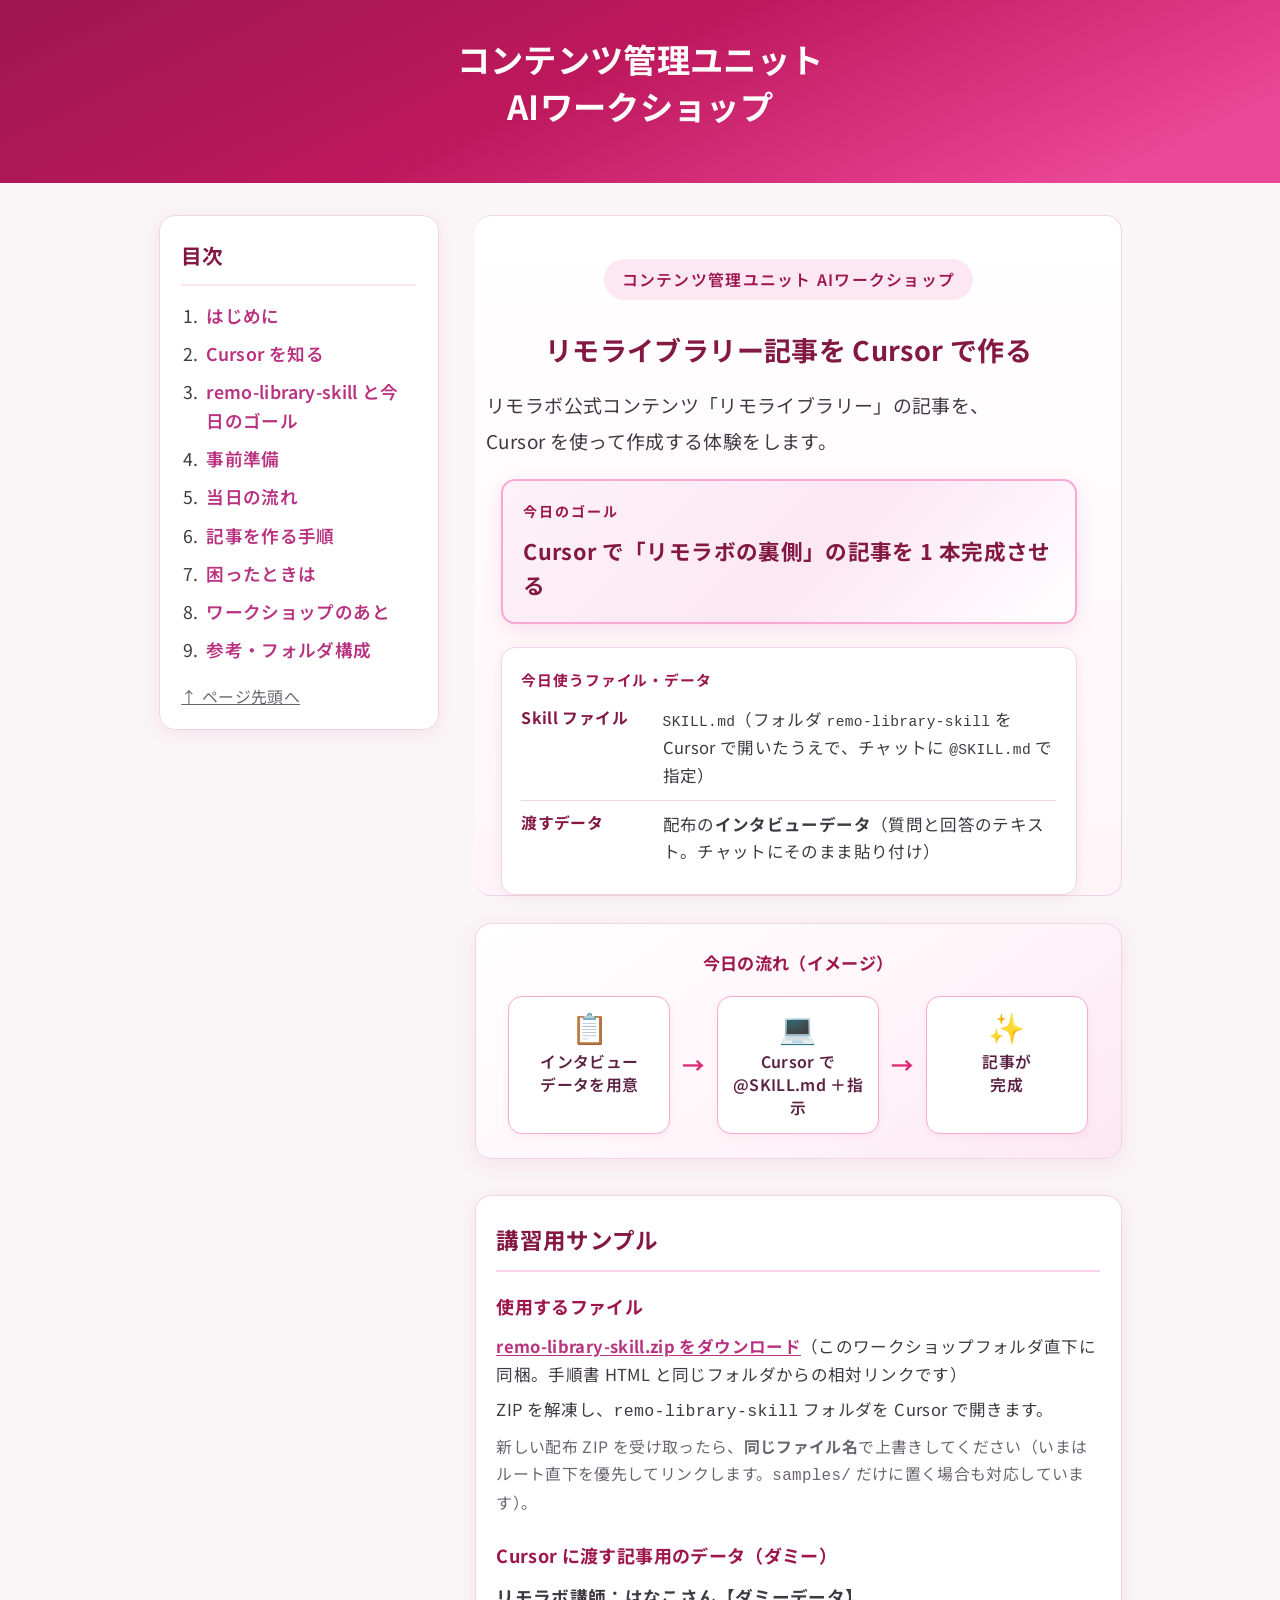
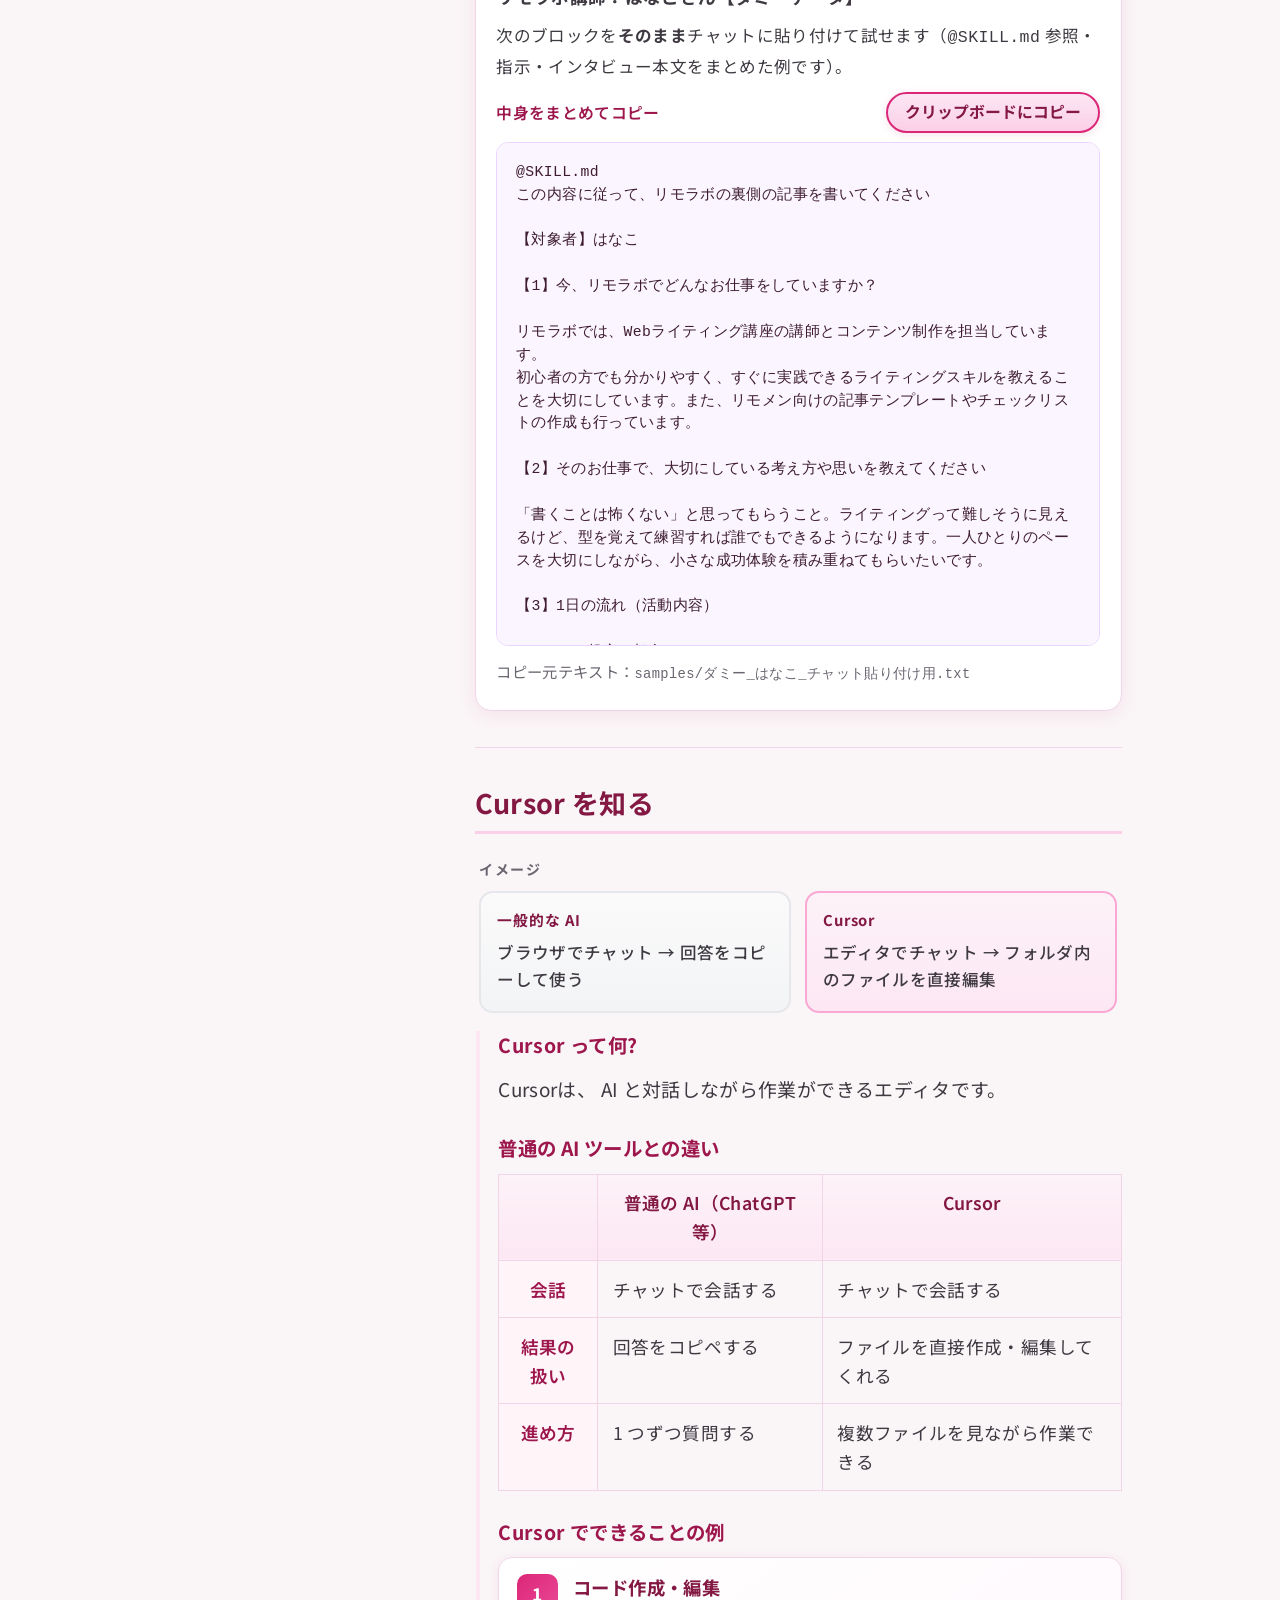
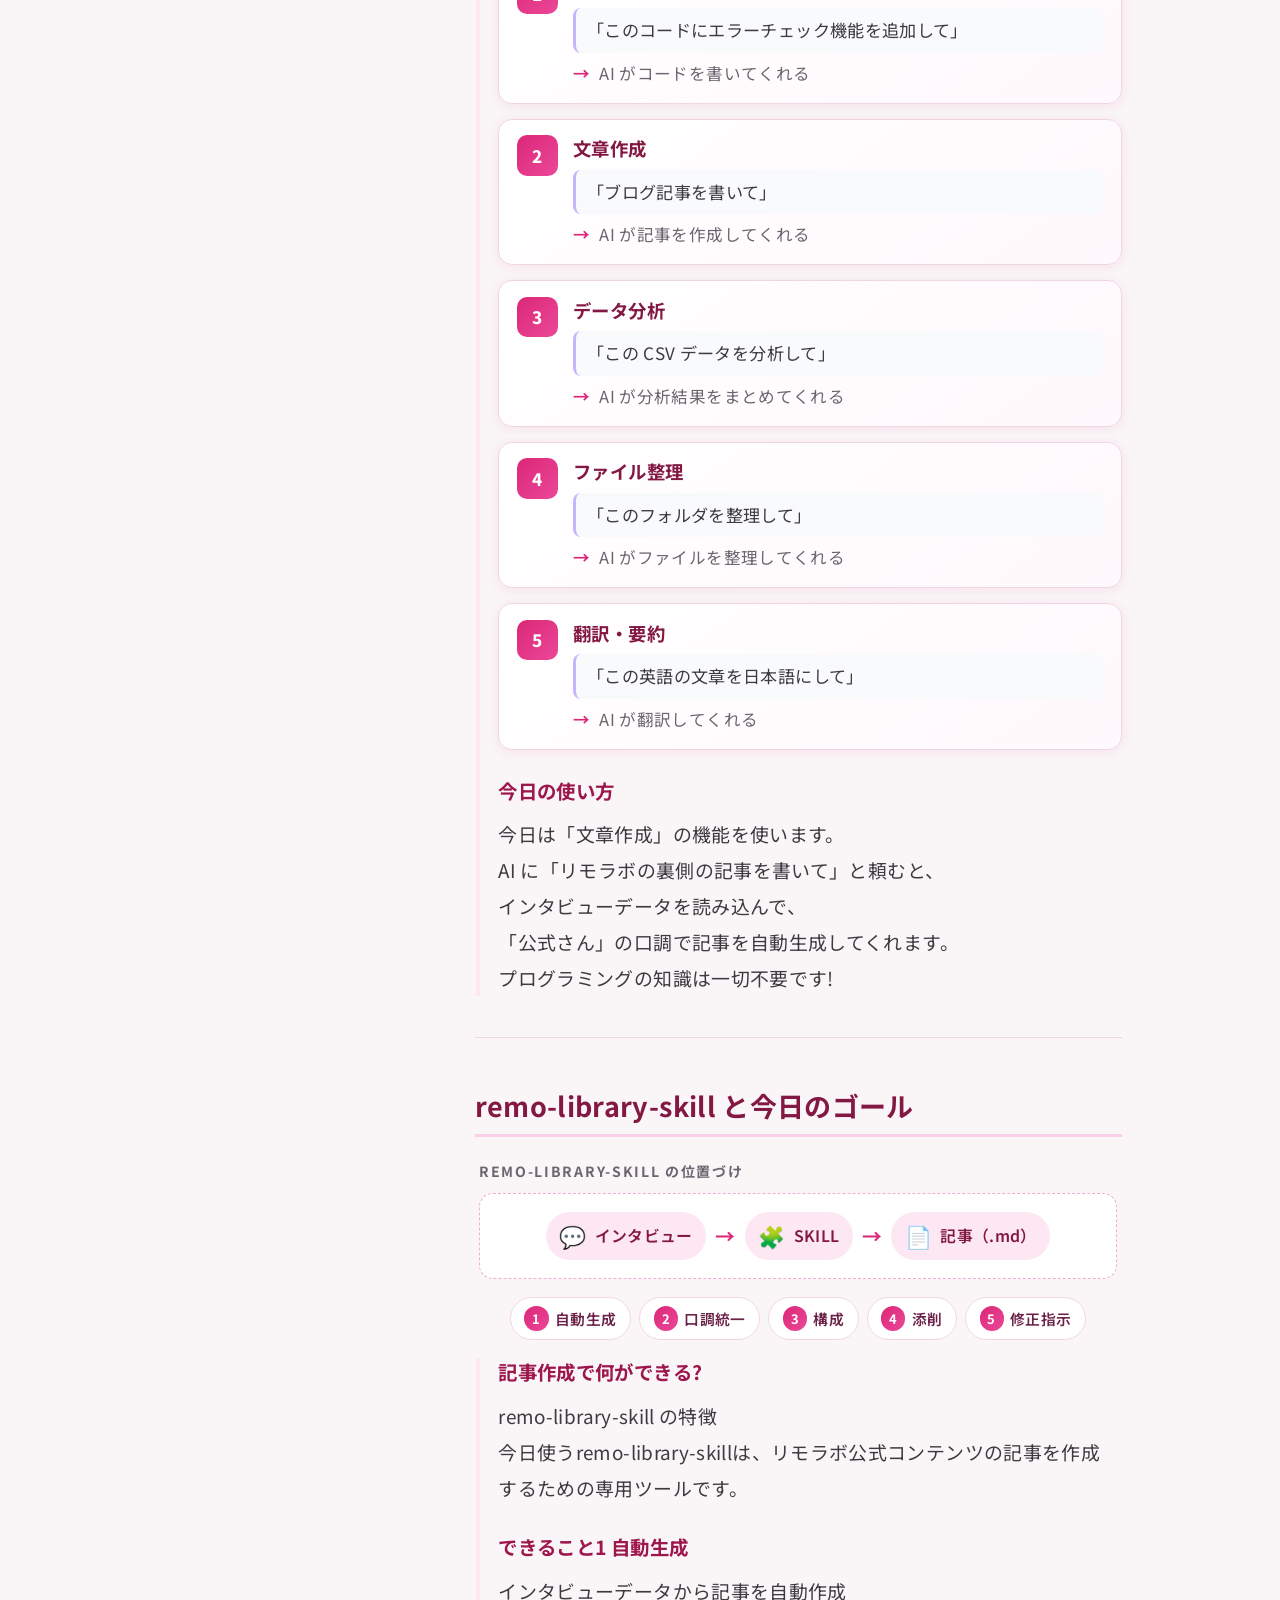
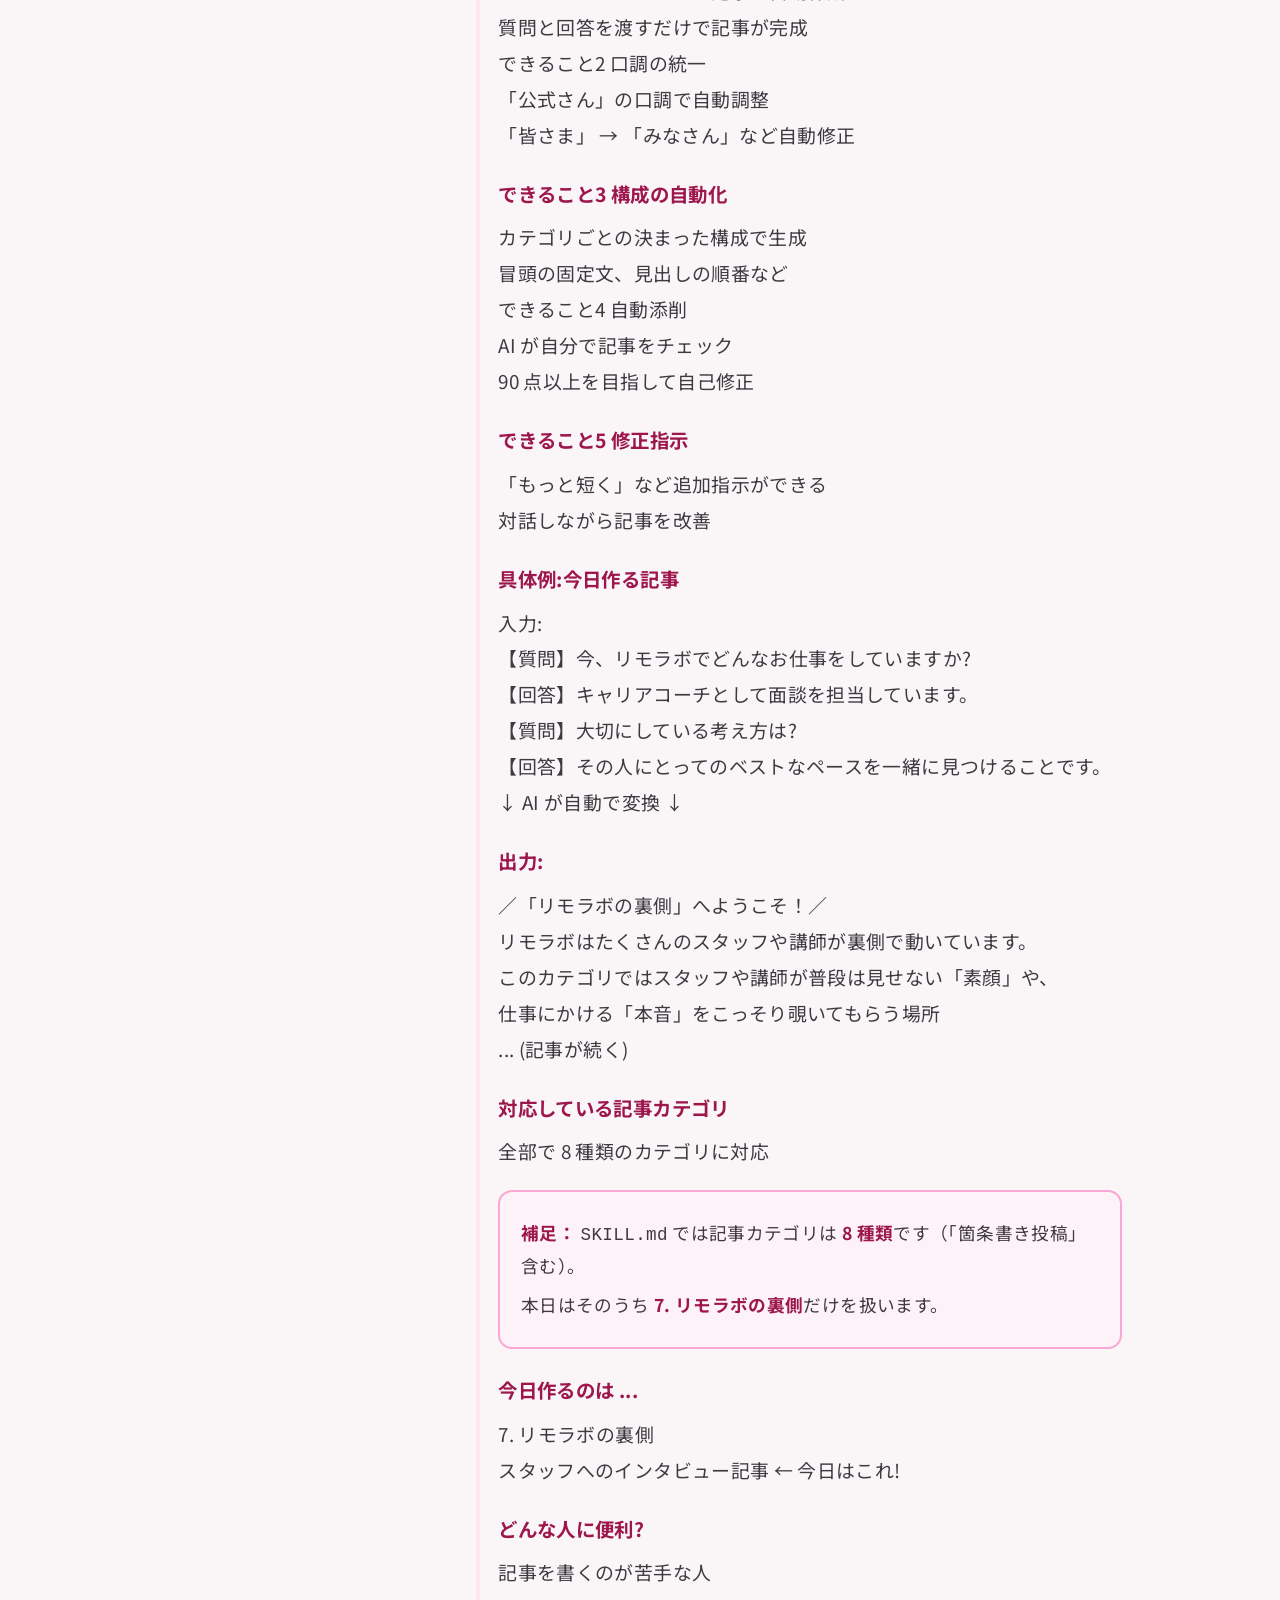
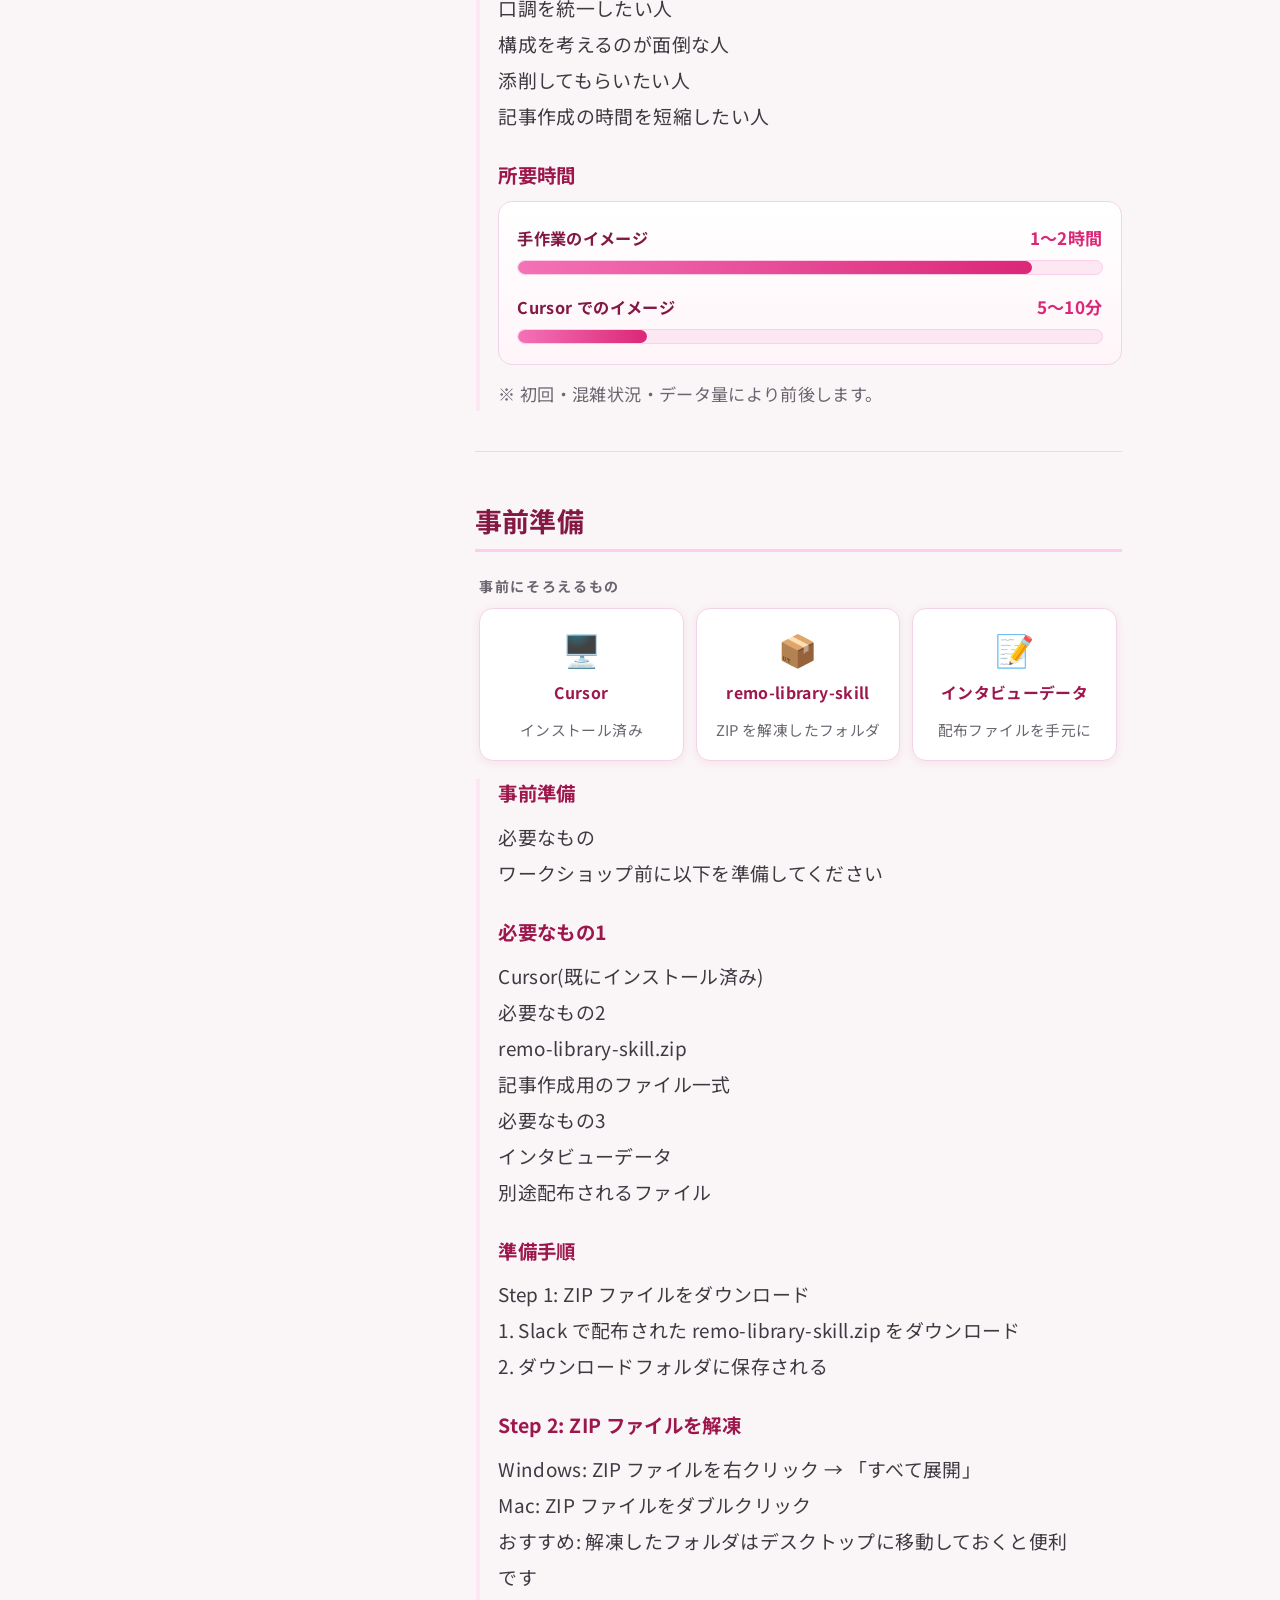
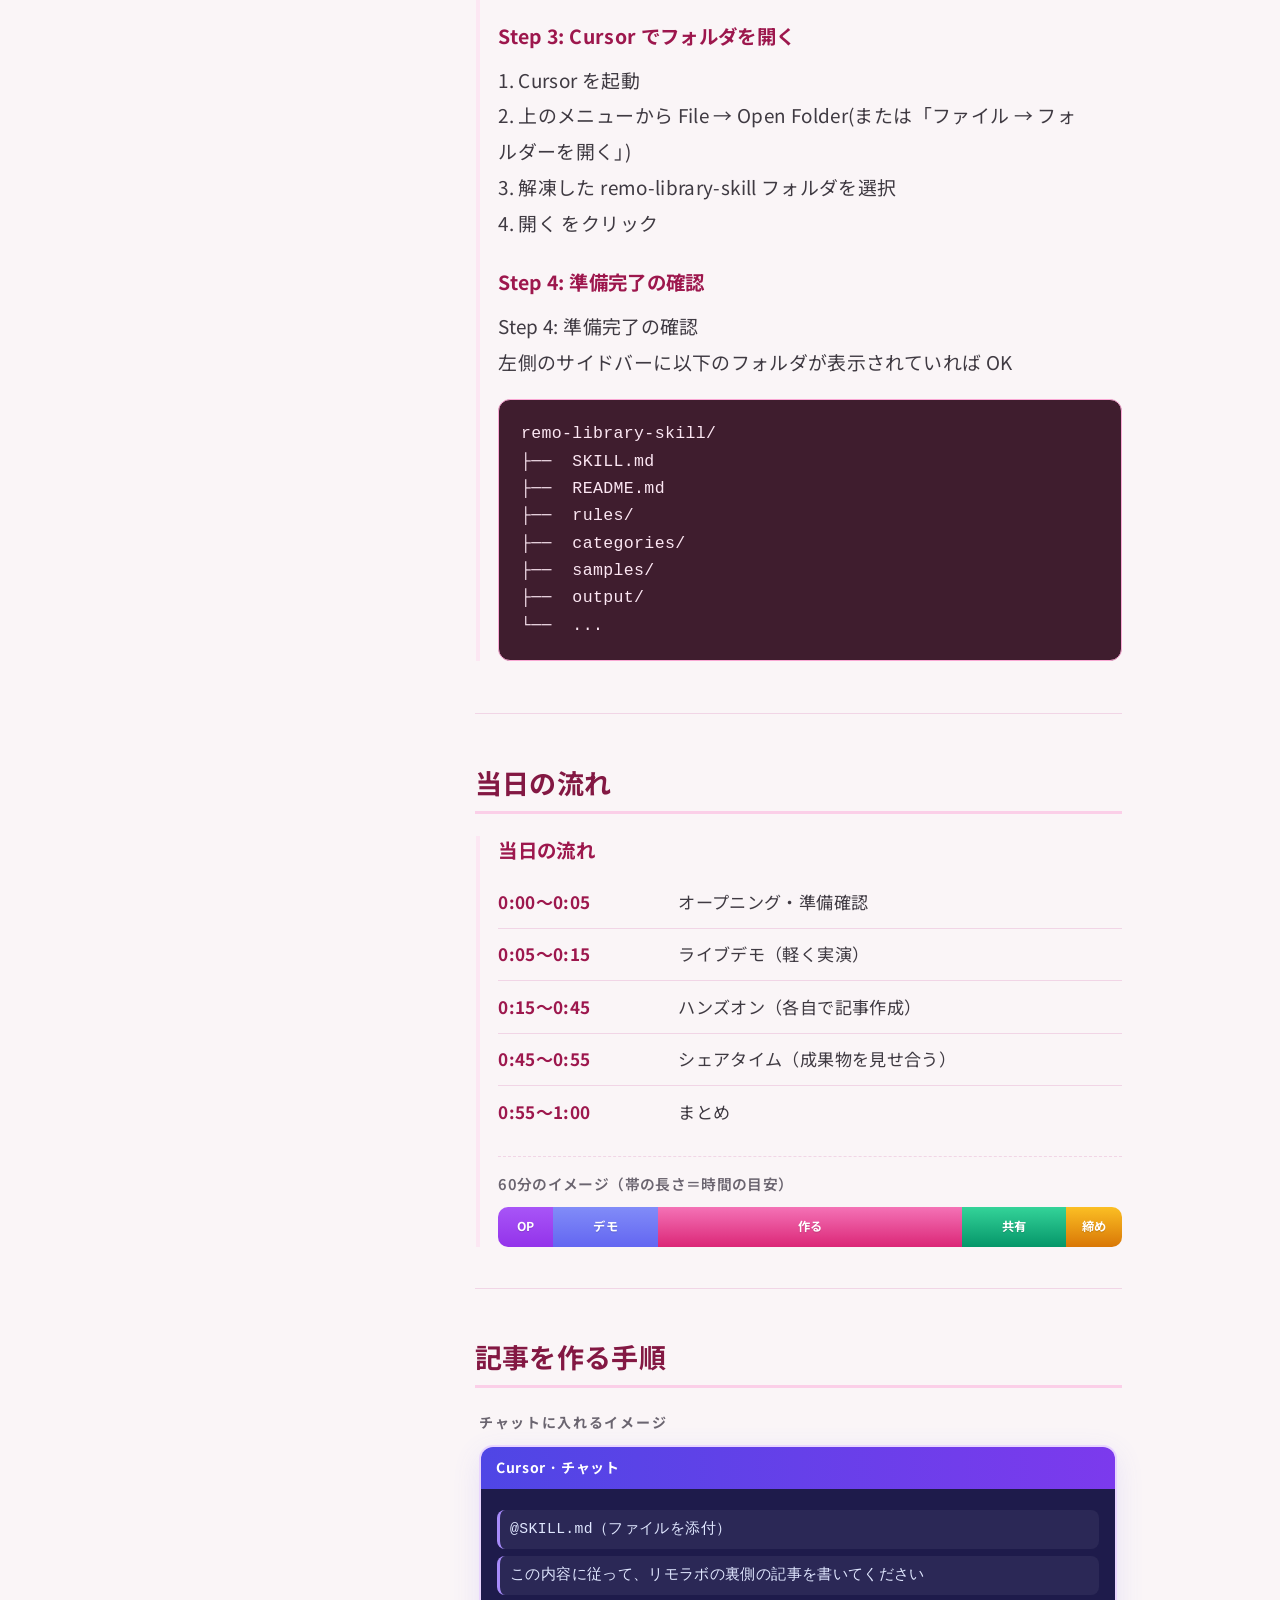
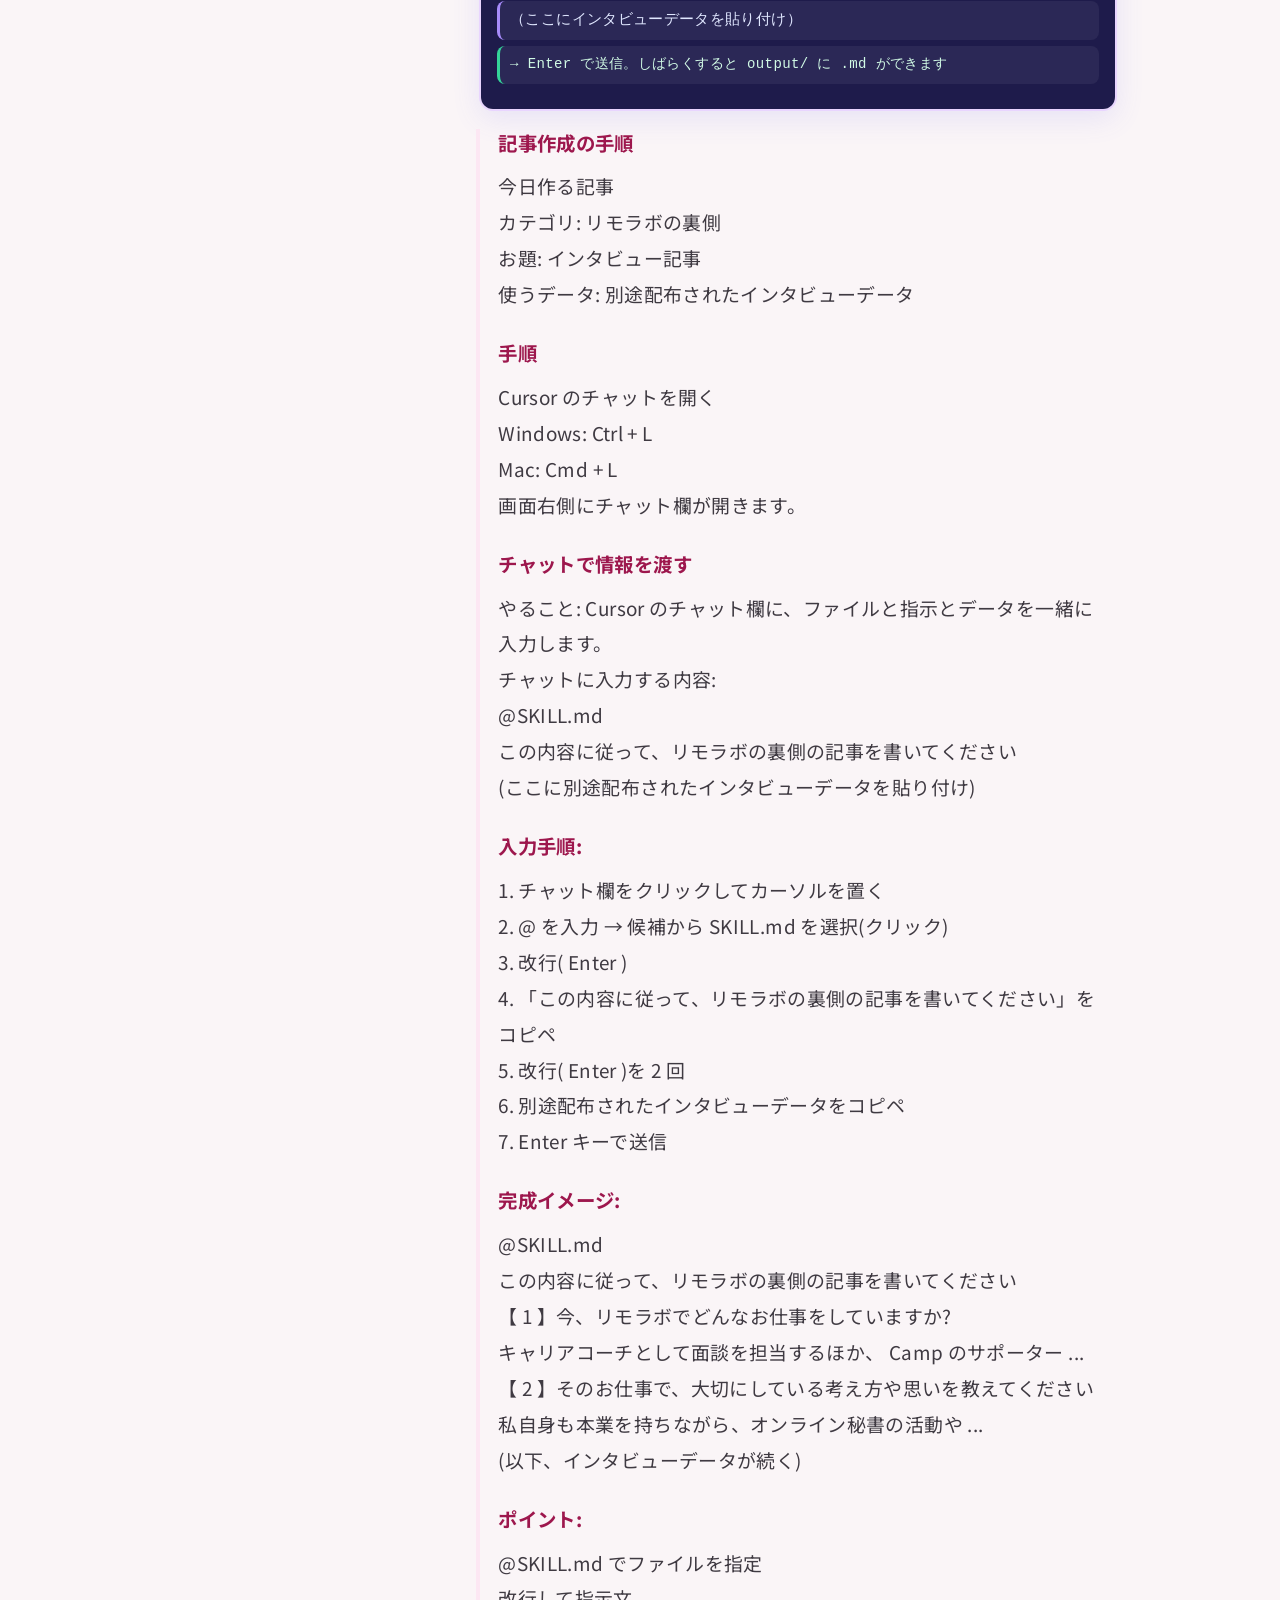
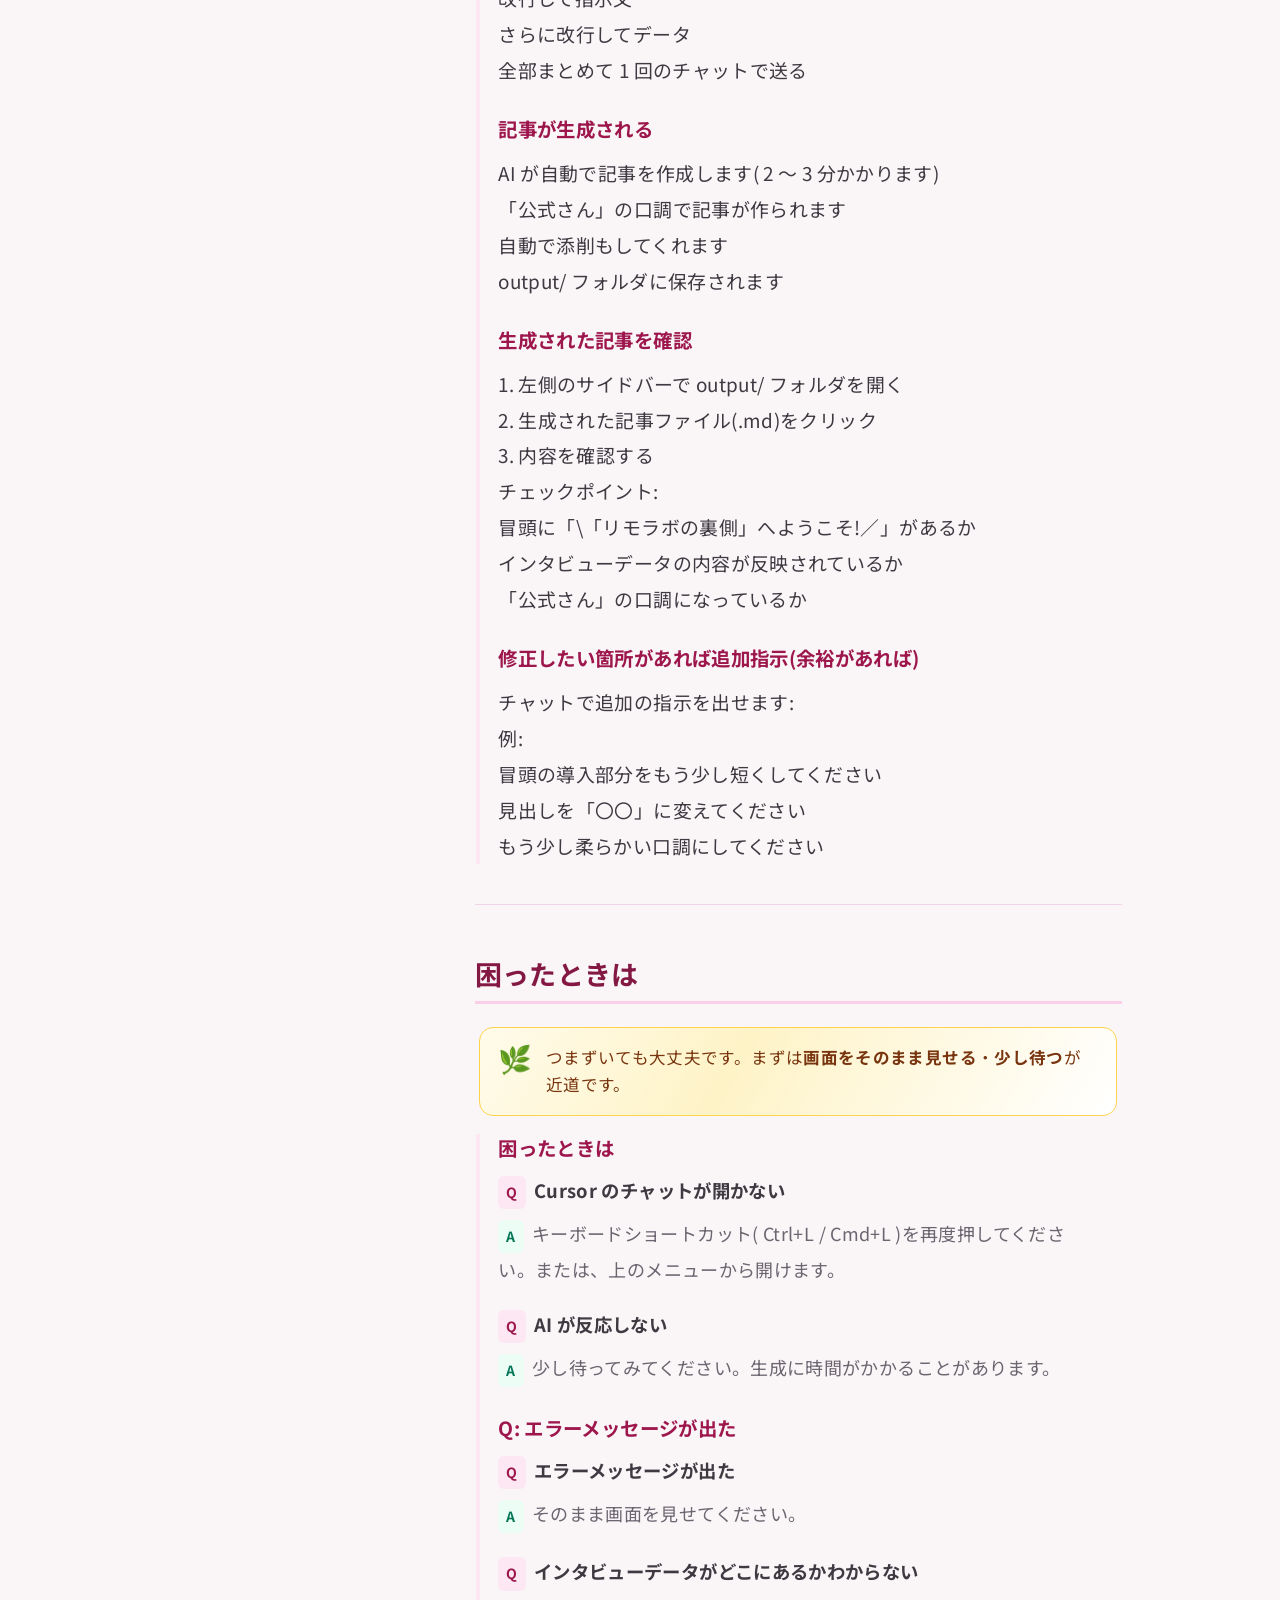
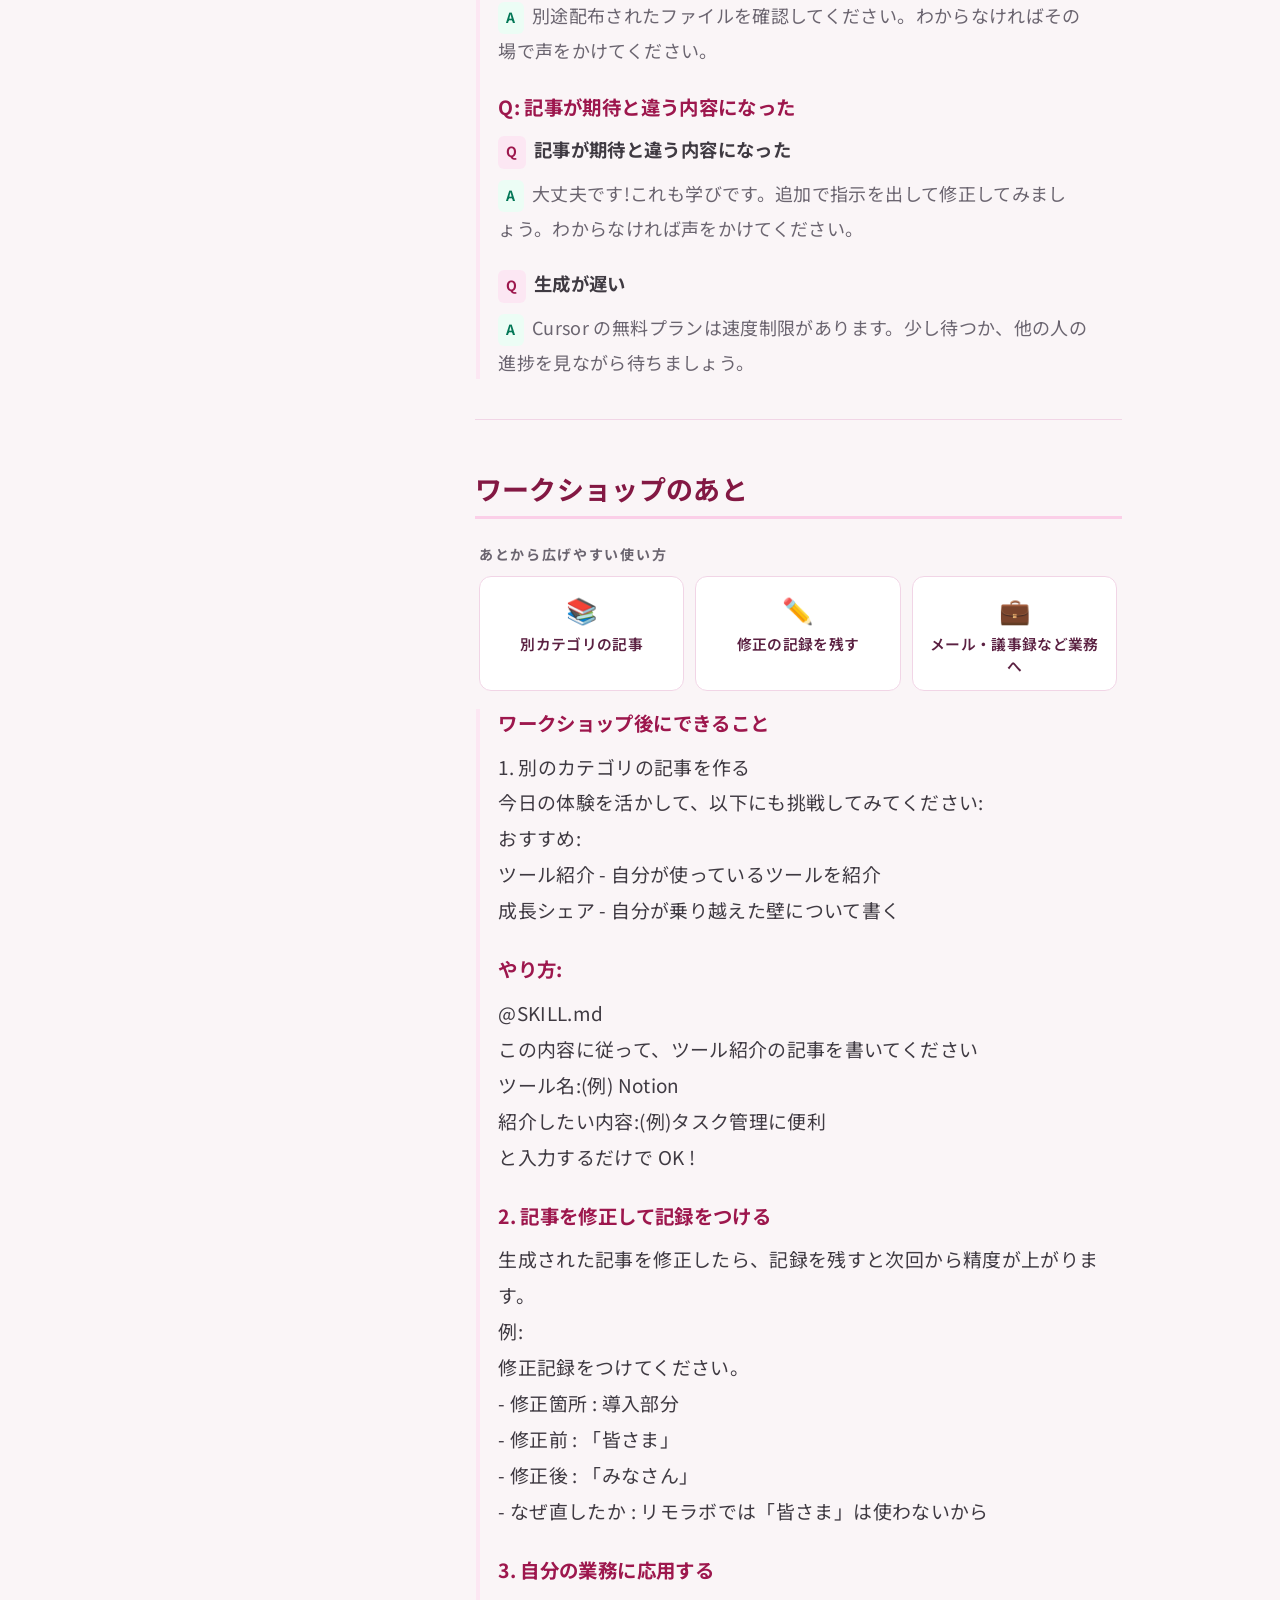
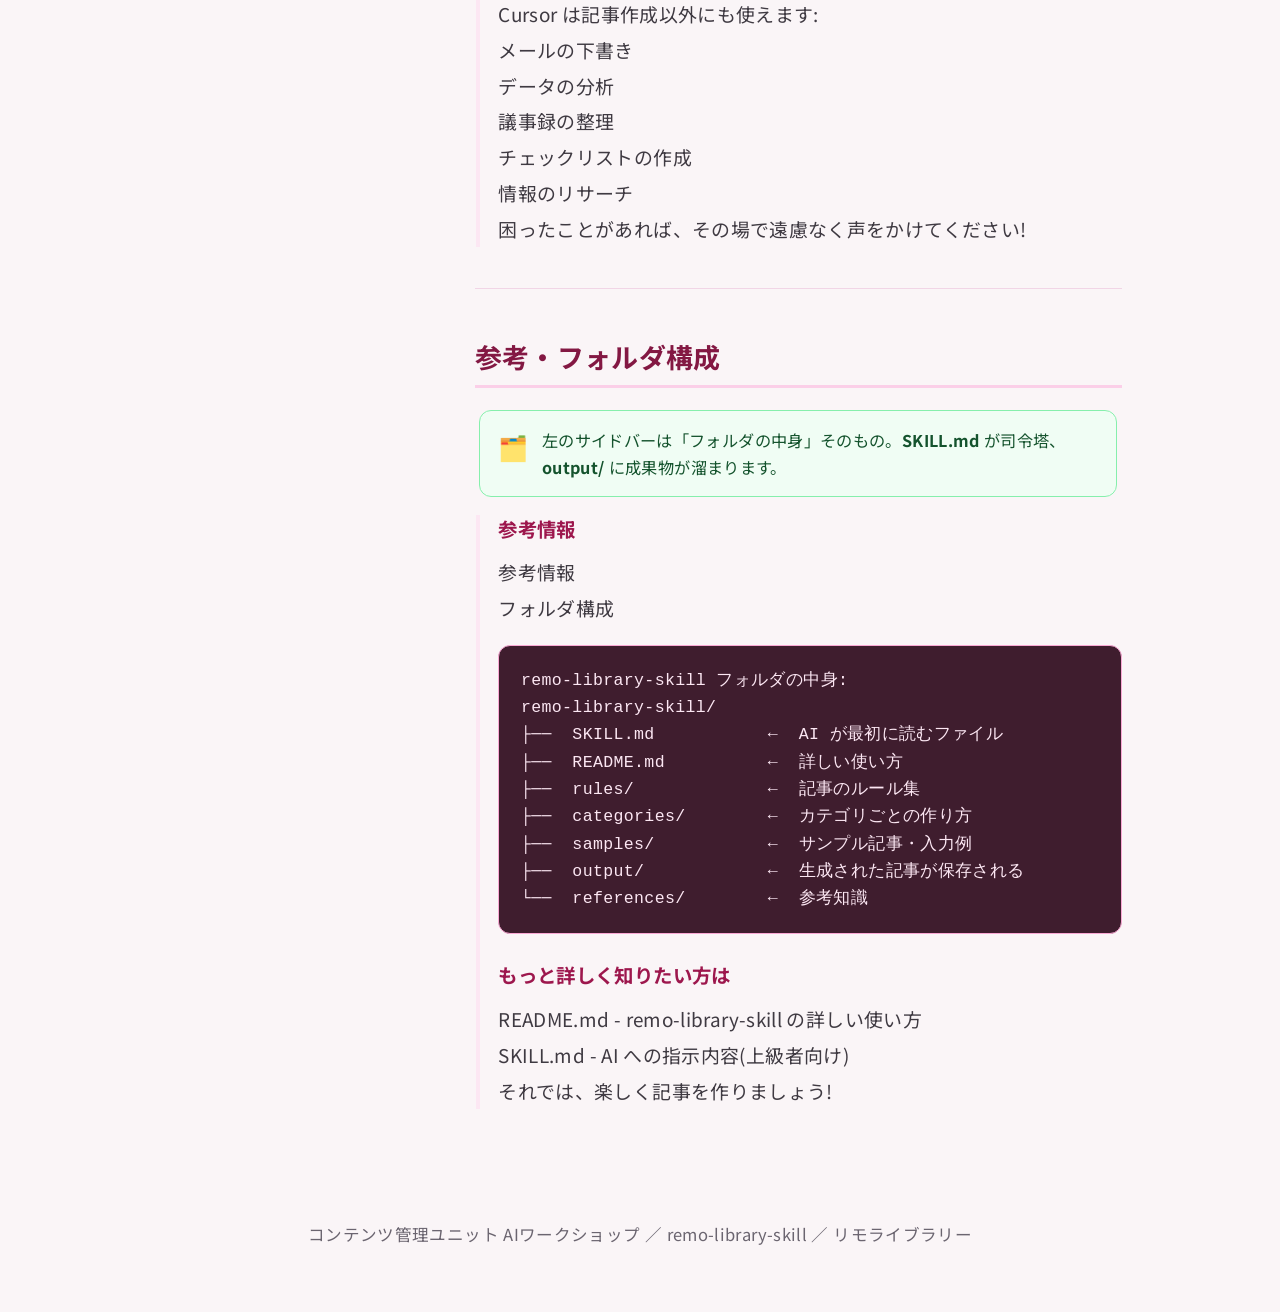
==== ワークショップ手順書_v2.html @ b2c441dd "Initial publish: workshop handbook and assets for GitHub Pages Made-with: Cursor" ====
<!DOCTYPE html>
<html lang="ja">
<head>
  <meta charset="UTF-8" />
  <meta name="viewport" content="width=device-width, initial-scale=1" />
  <meta name="robots" content="noindex, nofollow" />
  <title>コンテンツ管理ユニット AIワークショップ｜手順書（読みやすい版）</title>
  <link rel="preconnect" href="https://fonts.googleapis.com" />
  <link rel="preconnect" href="https://fonts.gstatic.com" crossorigin />
  <link href="https://fonts.googleapis.com/css2?family=Noto+Sans+JP:wght@400;500;600;700&display=swap" rel="stylesheet" />
  <link rel="stylesheet" href="workshop-handbook.css" />
  <link rel="stylesheet" href="workshop-document.css" />
  <link rel="stylesheet" href="workshop-visual.css" />
</head>
<body>
  <a class="skip-link" href="#toc">目次へスキップ</a>
  <header class="site-header">
    <div class="site-header-inner">
      <h1 class="site-title">コンテンツ管理ユニット<br />AIワークショップ</h1>
    </div>
  </header>

  <div class="doc-shell">
    <nav class="doc-toc" id="toc" aria-label="目次">
      <h2 class="toc-title">目次</h2>
      <ol class="toc-list">
      <li><a href="#intro">はじめに</a></li>
      <li><a href="#cursor">Cursor を知る</a></li>
      <li><a href="#skill">remo-library-skill と今日のゴール</a></li>
      <li><a href="#prep">事前準備</a></li>
      <li><a href="#schedule">当日の流れ</a></li>
      <li><a href="#howto">記事を作る手順</a></li>
      <li><a href="#trouble">困ったときは</a></li>
      <li><a href="#after">ワークショップのあと</a></li>
      <li><a href="#ref">参考・フォルダ構成</a></li>
      </ol>
      <p class="toc-back"><a href="#top">↑ ページ先頭へ</a></p>
    </nav>

    <article class="doc-article" id="top">
  <section class="chapter chapter-intro" id="intro" aria-label="はじめに">
    <div class="doc-hero-inner">
      <p class="badge">コンテンツ管理ユニット AIワークショップ</p>
      <h1>リモライブラリー記事を Cursor で作る</h1>
      <p class="hero-lead">リモラボ公式コンテンツ「リモライブラリー」の記事を、<br>Cursor を使って作成する体験をします。</p>
      <div class="hero-goal" role="region" aria-labelledby="today-goal-label">
        <p class="hero-goal-label" id="today-goal-label">今日のゴール</p>
        <p class="hero-goal-text">Cursor で「リモラボの裏側」の記事を 1 本完成させる</p>
      </div>

      <div class="hero-materials" role="region" aria-labelledby="hero-materials-heading">
        <p class="hero-materials-heading" id="hero-materials-heading">今日使うファイル・データ</p>
        <dl class="hero-materials-dl">
          <div class="hero-materials-item">
            <dt>Skill ファイル</dt>
            <dd><code>SKILL.md</code>（フォルダ <code>remo-library-skill</code> を Cursor で開いたうえで、チャットに <code>@SKILL.md</code> で指定）</dd>
          </div>
          <div class="hero-materials-item">
            <dt>渡すデータ</dt>
            <dd>配布の<strong>インタビューデータ</strong>（質問と回答のテキスト。チャットにそのまま貼り付け）</dd>
          </div>
        </dl>
      </div>
    </div>
    <figure class="viz-intro-flow">
      <figcaption>今日の流れ（イメージ）</figcaption>
      <div class="viz-steps">
        <div class="viz-step"><span class="viz-step-icon" aria-hidden="true">📋</span>インタビュー<br>データを用意</div>
        <span class="viz-arrow" aria-hidden="true">→</span>
        <div class="viz-step"><span class="viz-step-icon" aria-hidden="true">💻</span>Cursor で<br>@SKILL.md ＋指示</div>
        <span class="viz-arrow" aria-hidden="true">→</span>
        <div class="viz-step"><span class="viz-step-icon" aria-hidden="true">✨</span>記事が<br>完成</div>
      </div>
    </figure>
    <div class="workshop-sample-pack">
      <h2 class="workshop-sample-title">講習用サンプル</h2>

      <section class="workshop-sample-section" aria-labelledby="ws-zip-h">
        <h3 class="workshop-sample-h3" id="ws-zip-h">使用するファイル</h3>
        <p class="workshop-sample-p"><a href="remo-library-skill.zip" download="remo-library-skill.zip" class="zip-download">remo-library-skill.zip をダウンロード</a>（このワークショップフォルダ直下に同梱。手順書 HTML と同じフォルダからの相対リンクです）</p>
        <p class="workshop-sample-p">ZIP を解凍し、<code>remo-library-skill</code> フォルダを Cursor で開きます。</p>
        <p class="workshop-sample-note">新しい配布 ZIP を受け取ったら、<strong>同じファイル名</strong>で上書きしてください（いまはルート直下を優先してリンクします。<code>samples/</code> だけに置く場合も対応しています）。</p>
      </section>

      <section class="workshop-sample-section" aria-labelledby="ws-dummy-h">
        <h3 class="workshop-sample-h3" id="ws-dummy-h">Cursor に渡す記事用のデータ（ダミー）</h3>
        <p class="workshop-sample-lead"><strong>リモラボ講師：はなこさん【ダミーデータ】</strong></p>
        <p class="workshop-sample-hint">次のブロックを<strong>そのまま</strong>チャットに貼り付けて試せます（<code>@SKILL.md</code> 参照・指示・インタビュー本文をまとめた例です）。</p>
        <div class="prompt-sample-toolbar">
          <span class="prompt-sample-toolbar-hint">中身をまとめてコピー</span>
          <button type="button" class="copy-prompt-btn" data-copy-target="dummy-prompt-pre" data-copy-label="コピーしました！" aria-describedby="ws-dummy-h">クリップボードにコピー</button>
        </div>
        <div class="prompt-sample-wrap">
          <pre class="prompt-sample" id="dummy-prompt-pre" tabindex="0" title="クリックで全選択もできます"><code>@SKILL.md
この内容に従って、リモラボの裏側の記事を書いてください

【対象者】はなこ

【1】今、リモラボでどんなお仕事をしていますか？

リモラボでは、Webライティング講座の講師とコンテンツ制作を担当しています。
初心者の方でも分かりやすく、すぐに実践できるライティングスキルを教えることを大切にしています。また、リモメン向けの記事テンプレートやチェックリストの作成も行っています。

【2】そのお仕事で、大切にしている考え方や思いを教えてください

「書くことは怖くない」と思ってもらうこと。ライティングって難しそうに見えるけど、型を覚えて練習すれば誰でもできるようになります。一人ひとりのペースを大切にしながら、小さな成功体験を積み重ねてもらいたいです。

【3】1日の流れ（活動内容）

  7:00　起床・朝食
  8:00　子供を学校に送り出す
  9:00　メールチェック・講座準備
 10:00　ライティング講座（週2回）
 12:00　お昼休憩
 13:00　コンテンツ制作・記事執筆
 15:00　リモメンの課題添削
 16:00　子供のお迎え・おやつタイム
 17:00　夕食準備
 18:30　家族との時間
 20:00　講座の振り返り・改善案作成
 21:30　自由時間（読書や映画）
 23:00　就寝

【4】リモメンにおすすめしたいコンテンツ

・Webライティング基礎講座
・記事添削会
・SEOライティング実践講座
・ライティングチェックリスト
・記事構成テンプレート集

推しコンテンツは「記事添削会」です。
実際に書いた記事を一緒に見直しながら、どこをどう改善すればもっと良くなるかを具体的にお伝えしています。添削を受けた後、ぐんと成長する姿を見るのが本当に嬉しいです！

【5】推しコンテンツの推しポイントや作っていて大変なこと

記事添削会では、一人ひとりの記事を丁寧に読んで、その人に合ったアドバイスを心がけています。「ここが良い！」というポジティブなフィードバックを必ず入れながら、改善点も具体的に伝えるようにしています。大変なのは、添削に時間がかかること（笑）。一つの記事に30分以上かけることもありますが、「わかりやすかったです！」「すぐに修正できました！」という声をいただくと、疲れも吹き飛びます。ライティングって、ちょっとしたコツで劇的に変わるんです。そのコツを伝えられる瞬間が、講師としての一番のやりがいです。

【6】リモメンにメッセージをお願いします

私も最初は「文章書くの苦手…」って思ってました。でも、型を覚えて、練習して、添削してもらって、を繰り返したら、今では記事を書くのが楽しくなりました。ライティングスキルは一生使えるスキルです。最初は完璧じゃなくていいので、まずは書いてみることから始めましょう！間違えても大丈夫。添削会でたくさん質問してください。一緒に成長していきましょう✨

【7】公開していいアカウント（SNS等）

Instagram: https://www.instagram.com/hanako_writing/
X（Twitter）: https://x.com/hanako_writer
</code></pre>
        </div>
        <p class="workshop-sample-source">コピー元テキスト：<code>samples/ダミー_はなこ_チャット貼り付け用.txt</code></p>
      </section>
    </div>
  </section>

  <section class="chapter" id="cursor" data-chapter="cursor" aria-labelledby="cursor-heading">
    <h2 id="cursor-heading">Cursor を知る</h2>

    <div class="chapter-viz" aria-hidden="true">
      <p class="viz-caption">イメージ</p>
      <div class="viz-lanes">
        <div class="viz-lane viz-lane-chatgpt">
          <span class="viz-lane-label">一般的な AI</span>
          <span>ブラウザでチャット → 回答をコピーして使う</span>
        </div>
        <div class="viz-lane viz-lane-cursor">
          <span class="viz-lane-label">Cursor</span>
          <span>エディタでチャット → フォルダ内のファイルを直接編集</span>
        </div>
      </div>
    </div>
    <div class="chapter-inner">
    <h3 class="chunk-title">Cursor って何?</h3>
    <div class="chunk-body"><div class="prose">Cursorは、 AI と対話しながら作業ができるエディタです。</div></div>

    <h3 class="chunk-title">普通の AI ツールとの違い</h3>
    <div class="chunk-body">
      <table class="compare">
        <thead><tr><th></th><th>普通の AI（ChatGPT 等）</th><th>Cursor</th></tr></thead>
        <tbody>
          <tr><th>会話</th><td>チャットで会話する</td><td>チャットで会話する</td></tr>
          <tr><th>結果の扱い</th><td>回答をコピペする</td><td>ファイルを直接作成・編集してくれる</td></tr>
          <tr><th>進め方</th><td>1 つずつ質問する</td><td>複数ファイルを見ながら作業できる</td></tr>
        </tbody>
      </table>
    </div>

    <h3 class="chunk-title">Cursor でできることの例</h3>
    <div class="chunk-body">
      <ol class="cursor-example-list" aria-label="Cursor でできることの例（5つ）">
      <li class="cursor-example-item">
        <span class="cursor-example-num">1</span>
        <div class="cursor-example-body">
          <strong class="cursor-example-label">コード作成・編集</strong>
          <p class="cursor-example-prompt">「このコードにエラーチェック機能を追加して」</p>
          <p class="cursor-example-result"><span class="cursor-example-arrow" aria-hidden="true">→</span> AI がコードを書いてくれる</p>
        </div>
      </li>
      <li class="cursor-example-item">
        <span class="cursor-example-num">2</span>
        <div class="cursor-example-body">
          <strong class="cursor-example-label">文章作成</strong>
          <p class="cursor-example-prompt">「ブログ記事を書いて」</p>
          <p class="cursor-example-result"><span class="cursor-example-arrow" aria-hidden="true">→</span> AI が記事を作成してくれる</p>
        </div>
      </li>
      <li class="cursor-example-item">
        <span class="cursor-example-num">3</span>
        <div class="cursor-example-body">
          <strong class="cursor-example-label">データ分析</strong>
          <p class="cursor-example-prompt">「この CSV データを分析して」</p>
          <p class="cursor-example-result"><span class="cursor-example-arrow" aria-hidden="true">→</span> AI が分析結果をまとめてくれる</p>
        </div>
      </li>
      <li class="cursor-example-item">
        <span class="cursor-example-num">4</span>
        <div class="cursor-example-body">
          <strong class="cursor-example-label">ファイル整理</strong>
          <p class="cursor-example-prompt">「このフォルダを整理して」</p>
          <p class="cursor-example-result"><span class="cursor-example-arrow" aria-hidden="true">→</span> AI がファイルを整理してくれる</p>
        </div>
      </li>
      <li class="cursor-example-item">
        <span class="cursor-example-num">5</span>
        <div class="cursor-example-body">
          <strong class="cursor-example-label">翻訳・要約</strong>
          <p class="cursor-example-prompt">「この英語の文章を日本語にして」</p>
          <p class="cursor-example-result"><span class="cursor-example-arrow" aria-hidden="true">→</span> AI が翻訳してくれる</p>
        </div>
      </li>
      </ol>
    </div>

    <h3 class="chunk-title">今日の使い方</h3>
    <div class="chunk-body"><div class="prose">今日は「文章作成」の機能を使います。<br>AI に「リモラボの裏側の記事を書いて」と頼むと、<br>インタビューデータを読み込んで、<br>「公式さん」の口調で記事を自動生成してくれます。<br>プログラミングの知識は一切不要です!</div></div>
    </div>
  </section>

  <section class="chapter" id="skill" data-chapter="skill" aria-labelledby="skill-heading">
    <h2 id="skill-heading">remo-library-skill と今日のゴール</h2>

    <div class="chapter-viz">
      <p class="viz-caption">remo-library-skill の位置づけ</p>
      <div class="viz-pipeline" role="img" aria-label="インタビューから記事までの流れ">
        <span class="viz-pipe"><span class="viz-pipe-ico" aria-hidden="true">💬</span>インタビュー</span>
        <span class="viz-pipe-arrow" aria-hidden="true">→</span>
        <span class="viz-pipe"><span class="viz-pipe-ico" aria-hidden="true">🧩</span>SKILL</span>
        <span class="viz-pipe-arrow" aria-hidden="true">→</span>
        <span class="viz-pipe"><span class="viz-pipe-ico" aria-hidden="true">📄</span>記事（.md）</span>
      </div>
      <div class="viz-feature-chips" aria-label="主な機能（5つ）">
        <span class="viz-chip"><span class="viz-chip-num">1</span>自動生成</span>
        <span class="viz-chip"><span class="viz-chip-num">2</span>口調統一</span>
        <span class="viz-chip"><span class="viz-chip-num">3</span>構成</span>
        <span class="viz-chip"><span class="viz-chip-num">4</span>添削</span>
        <span class="viz-chip"><span class="viz-chip-num">5</span>修正指示</span>
      </div>
    </div>
    <div class="chapter-inner">
    <h3 class="chunk-title">記事作成で何ができる?</h3>
    <div class="chunk-body"><div class="prose">remo-library-skill の特徴<br>今日使うremo-library-skillは、リモラボ公式コンテンツの記事を作成<br>するための専用ツールです。</div></div>

    <h3 class="chunk-title">できること1  自動生成</h3>
    <div class="chunk-body"><div class="prose">インタビューデータから記事を自動作成<br>質問と回答を渡すだけで記事が完成<br>できること2  口調の統一<br>「公式さん」の口調で自動調整<br>「皆さま」 → 「みなさん」など自動修正</div></div>

    <h3 class="chunk-title">できること3  構成の自動化</h3>
    <div class="chunk-body"><div class="prose">カテゴリごとの決まった構成で生成<br>冒頭の固定文、見出しの順番など<br>できること4  自動添削<br>AI が自分で記事をチェック<br>90 点以上を目指して自己修正</div></div>

    <h3 class="chunk-title">できること5  修正指示</h3>
    <div class="chunk-body"><div class="prose">「もっと短く」など追加指示ができる<br>対話しながら記事を改善</div></div>

    <h3 class="chunk-title">具体例:今日作る記事</h3>
    <div class="chunk-body"><div class="prose">入力:<br>【質問】今、リモラボでどんなお仕事をしていますか?<br>【回答】キャリアコーチとして面談を担当しています。<br>【質問】大切にしている考え方は?<br>【回答】その人にとってのベストなペースを一緒に見つけることです。<br>↓  AI が自動で変換 ↓</div></div>

    <h3 class="chunk-title">出力:</h3>
    <div class="chunk-body"><div class="prose">／「リモラボの裏側」へようこそ！／<br>リモラボはたくさんのスタッフや講師が裏側で動いています。<br>このカテゴリではスタッフや講師が普段は見せない「素顔」や、<br>仕事にかける「本音」をこっそり覗いてもらう場所<br>... (記事が続く)</div></div>

    <h3 class="chunk-title">対応している記事カテゴリ</h3>
    <div class="chunk-body"><div class="prose">全部で 8 種類のカテゴリに対応</div></div>
    <aside class="callout callout-info">
      <p><strong>補足：</strong> <code>SKILL.md</code> では記事カテゴリは <strong>8 種類</strong>です（「箇条書き投稿」含む）。</p>
      <p>本日はそのうち <strong>7. リモラボの裏側</strong>だけを扱います。</p>
    </aside>

    <h3 class="chunk-title">今日作るのは ...</h3>
    <div class="chunk-body"><div class="prose">7. リモラボの裏側<br>スタッフへのインタビュー記事  ←  今日はこれ!</div></div>

    <h3 class="chunk-title">どんな人に便利?</h3>
    <div class="chunk-body"><div class="prose">記事を書くのが苦手な人<br> 口調を統一したい人<br> 構成を考えるのが面倒な人<br> 添削してもらいたい人<br> 記事作成の時間を短縮したい人</div></div>

    <h3 class="chunk-title">所要時間</h3>
    <div class="chunk-body">
      <div class="viz-time-compare" role="img" aria-label="作業時間の目安">
        <div class="viz-time-row viz-time-row--manual">
          <div class="viz-time-label"><span>手作業のイメージ</span><span class="viz-time-value">1〜2時間</span></div>
          <div class="viz-time-track"><span class="viz-time-fill"></span></div>
        </div>
        <div class="viz-time-row viz-time-row--cursor">
          <div class="viz-time-label"><span>Cursor でのイメージ</span><span class="viz-time-value">5〜10分</span></div>
          <div class="viz-time-track"><span class="viz-time-fill"></span></div>
        </div>
      </div>
      <p class="prose viz-note">※ 初回・混雑状況・データ量により前後します。</p>
    </div>
    </div>
  </section>

  <section class="chapter" id="prep" data-chapter="prep" aria-labelledby="prep-heading">
    <h2 id="prep-heading">事前準備</h2>

    <div class="chapter-viz">
      <p class="viz-caption">事前にそろえるもの</p>
      <div class="viz-prep-row">
        <div class="viz-prep-card">
          <span class="ico" aria-hidden="true">🖥️</span>
          <strong>Cursor</strong>
          <span>インストール済み</span>
        </div>
        <div class="viz-prep-card">
          <span class="ico" aria-hidden="true">📦</span>
          <strong>remo-library-skill</strong>
          <span>ZIP を解凍したフォルダ</span>
        </div>
        <div class="viz-prep-card">
          <span class="ico" aria-hidden="true">📝</span>
          <strong>インタビューデータ</strong>
          <span>配布ファイルを手元に</span>
        </div>
      </div>
    </div>
    <div class="chapter-inner">
    <h3 class="chunk-title">事前準備</h3>
    <div class="chunk-body"><div class="prose">必要なもの<br>ワークショップ前に以下を準備してください</div></div>

    <h3 class="chunk-title">必要なもの1</h3>
    <div class="chunk-body"><div class="prose">Cursor(既にインストール済み)<br>必要なもの2<br>remo-library-skill.zip<br>記事作成用のファイル一式<br>必要なもの3<br>インタビューデータ<br>別途配布されるファイル</div></div>

    <h3 class="chunk-title">準備手順</h3>
    <div class="chunk-body"><div class="prose">Step 1: ZIP ファイルをダウンロード<br>1. Slack で配布された  remo-library-skill.zip をダウンロード<br>2. ダウンロードフォルダに保存される</div></div>

    <h3 class="chunk-title">Step 2: ZIP ファイルを解凍</h3>
    <div class="chunk-body"><div class="prose">Windows: ZIP ファイルを右クリック  →  「すべて展開」<br>Mac: ZIP ファイルをダブルクリック<br> おすすめ: 解凍したフォルダはデスクトップに移動しておくと便利<br>です</div></div>

    <h3 class="chunk-title">Step 3: Cursor でフォルダを開く</h3>
    <div class="chunk-body"><div class="prose">1. Cursor を起動<br>2. 上のメニューから  File →  Open Folder(または「ファイル  →  フォ<br>ルダーを開く」)<br>3. 解凍した  remo-library-skill フォルダを選択<br>4. 開く をクリック</div></div>

    <h3 class="chunk-title">Step 4: 準備完了の確認</h3><div class="chunk-body"><p class="prose">Step 4: 準備完了の確認<br>左側のサイドバーに以下のフォルダが表示されていれば OK</p><pre class="tree">remo-library-skill/
├──  SKILL.md
├──  README.md
├──  rules/
├──  categories/
├──  samples/
├──  output/
└──  ...</pre></div>
    </div>
  </section>

  <section class="chapter" id="schedule" data-chapter="schedule" aria-labelledby="schedule-heading">
    <h2 id="schedule-heading">当日の流れ</h2>

    <div class="chapter-inner">
    <h3 class="chunk-title">当日の流れ</h3>
    <div class="chunk-body">
      <ol class="time-schedule" role="list">
        <li><span class="time-slot">0:00〜0:05</span><span class="time-desc">オープニング・準備確認</span></li>
        <li><span class="time-slot">0:05〜0:15</span><span class="time-desc">ライブデモ（軽く実演）</span></li>
        <li><span class="time-slot">0:15〜0:45</span><span class="time-desc">ハンズオン（各自で記事作成）</span></li>
        <li><span class="time-slot">0:45〜0:55</span><span class="time-desc">シェアタイム（成果物を見せ合う）</span></li>
        <li><span class="time-slot">0:55〜1:00</span><span class="time-desc">まとめ</span></li>
      </ol>
      <div class="schedule-strip-wrap">
        <p>60分のイメージ（帯の長さ＝時間の目安）</p>
        <div class="schedule-strip" role="img" aria-label="プログラムの時間配分の比較">
          <span class="schedule-seg schedule-seg--a" title="オープニング">OP</span>
          <span class="schedule-seg schedule-seg--b" title="デモ">デモ</span>
          <span class="schedule-seg schedule-seg--c" title="ハンズオン">作る</span>
          <span class="schedule-seg schedule-seg--d" title="シェア">共有</span>
          <span class="schedule-seg schedule-seg--e" title="まとめ">締め</span>
        </div>
      </div>
    </div>
    </div>
  </section>

  <section class="chapter" id="howto" data-chapter="howto" aria-labelledby="howto-heading">
    <h2 id="howto-heading">記事を作る手順</h2>

    <div class="chapter-viz">
      <p class="viz-caption">チャットに入れるイメージ</p>
      <div class="viz-chat-window" role="img" aria-label="チャット入力のイメージ">
        <div class="viz-chat-titlebar">Cursor · チャット</div>
        <div class="viz-chat-body">
          <div class="viz-chat-line">@SKILL.md（ファイルを添付）</div>
          <div class="viz-chat-line">この内容に従って、リモラボの裏側の記事を書いてください</div>
          <div class="viz-chat-line">（ここにインタビューデータを貼り付け）</div>
          <div class="viz-chat-line viz-chat-line--hint">→ Enter で送信。しばらくすると output/ に .md ができます</div>
        </div>
      </div>
    </div>
    <div class="chapter-inner">
    <h3 class="chunk-title">記事作成の手順</h3>
    <div class="chunk-body"><div class="prose">今日作る記事<br>カテゴリ: リモラボの裏側<br>お題: インタビュー記事<br>使うデータ: 別途配布されたインタビューデータ</div></div>

    <h3 class="chunk-title">手順</h3>
    <div class="chunk-body"><div class="prose">Cursor のチャットを開く<br>Windows: Ctrl + L<br>Mac: Cmd + L<br>画面右側にチャット欄が開きます。</div></div>

    <h3 class="chunk-title">チャットで情報を渡す</h3>
    <div class="chunk-body"><div class="prose">やること: Cursor のチャット欄に、ファイルと指示とデータを一緒に<br>入力します。<br> チャットに入力する内容:<br>@SKILL.md <br>この内容に従って、リモラボの裏側の記事を書いてください<br>(ここに別途配布されたインタビューデータを貼り付け)</div></div>

    <h3 class="chunk-title">入力手順:</h3>
    <div class="chunk-body"><div class="prose">1. チャット欄をクリックしてカーソルを置く<br>2. @ を入力  →  候補から  SKILL.md を選択(クリック)<br>3. 改行( Enter )<br>4. 「この内容に従って、リモラボの裏側の記事を書いてください」を<br>コピペ<br>5. 改行( Enter )を 2 回<br>6. 別途配布されたインタビューデータをコピペ<br>7. Enter キーで送信</div></div>

    <h3 class="chunk-title">完成イメージ:</h3>
    <div class="chunk-body"><div class="prose">@SKILL.md <br>この内容に従って、リモラボの裏側の記事を書いてください<br>【 1 】今、リモラボでどんなお仕事をしていますか?<br>キャリアコーチとして面談を担当するほか、 Camp のサポーター ...<br>【 2 】そのお仕事で、大切にしている考え方や思いを教えてください<br>私自身も本業を持ちながら、オンライン秘書の活動や ...<br>(以下、インタビューデータが続く)</div></div>

    <h3 class="chunk-title">ポイント:</h3>
    <div class="chunk-body"><div class="prose">@SKILL.md でファイルを指定<br>改行して指示文<br>さらに改行してデータ<br>全部まとめて 1 回のチャットで送る</div></div>

    <h3 class="chunk-title">記事が生成される</h3>
    <div class="chunk-body"><div class="prose">AI が自動で記事を作成します( 2 〜 3 分かかります)<br>「公式さん」の口調で記事が作られます<br>自動で添削もしてくれます<br>output/ フォルダに保存されます</div></div>

    <h3 class="chunk-title">生成された記事を確認</h3>
    <div class="chunk-body"><div class="prose">1. 左側のサイドバーで  output/ フォルダを開く<br>2. 生成された記事ファイル(.md)をクリック<br>3. 内容を確認する<br>チェックポイント:<br>冒頭に「\「リモラボの裏側」へようこそ!∕」があるか<br>インタビューデータの内容が反映されているか<br>「公式さん」の口調になっているか</div></div>

    <h3 class="chunk-title">修正したい箇所があれば追加指示(余裕があれば)</h3>
    <div class="chunk-body"><div class="prose">チャットで追加の指示を出せます:<br>例:<br>冒頭の導入部分をもう少し短くしてください<br>見出しを「〇〇」に変えてください<br>もう少し柔らかい口調にしてください</div></div>
    </div>
  </section>

  <section class="chapter" id="trouble" data-chapter="trouble" aria-labelledby="trouble-heading">
    <h2 id="trouble-heading">困ったときは</h2>

    <div class="chapter-viz">
      <div class="viz-trouble-banner">
        <span class="ico" aria-hidden="true">🌿</span>
        <span>つまずいても大丈夫です。まずは<strong>画面をそのまま見せる</strong>・<strong>少し待つ</strong>が近道です。</span>
      </div>
    </div>
    <div class="chapter-inner">
    <h3 class="chunk-title">困ったときは</h3><div class="chunk-body"><div class="qa-list"><div class="qa-item"><p class="q"><span class="label">Q</span>Cursor のチャットが開かない</p><p class="a"><span class="label">A</span>キーボードショートカット( Ctrl+L / Cmd+L )を再度押してくださ<br>い。または、上のメニューから開けます。</p></div><div class="qa-item"><p class="q"><span class="label">Q</span>AI が反応しない</p><p class="a"><span class="label">A</span>少し待ってみてください。生成に時間がかかることがあります。</p></div></div></div>

    <h3 class="chunk-title">Q: エラーメッセージが出た</h3><div class="chunk-body"><div class="qa-list"><div class="qa-item"><p class="q"><span class="label">Q</span>エラーメッセージが出た</p><p class="a"><span class="label">A</span>そのまま画面を見せてください。</p></div><div class="qa-item"><p class="q"><span class="label">Q</span>インタビューデータがどこにあるかわからない</p><p class="a"><span class="label">A</span>別途配布されたファイルを確認してください。わからなければその<br>場で声をかけてください。</p></div></div></div>

    <h3 class="chunk-title">Q: 記事が期待と違う内容になった</h3><div class="chunk-body"><div class="qa-list"><div class="qa-item"><p class="q"><span class="label">Q</span>記事が期待と違う内容になった</p><p class="a"><span class="label">A</span>大丈夫です!これも学びです。追加で指示を出して修正してみまし<br>ょう。わからなければ声をかけてください。</p></div><div class="qa-item"><p class="q"><span class="label">Q</span>生成が遅い</p><p class="a"><span class="label">A</span>Cursor の無料プランは速度制限があります。少し待つか、他の人の<br>進捗を見ながら待ちましょう。</p></div></div></div>
    </div>
  </section>

  <section class="chapter" id="after" data-chapter="after" aria-labelledby="after-heading">
    <h2 id="after-heading">ワークショップのあと</h2>

    <div class="chapter-viz">
      <p class="viz-caption">あとから広げやすい使い方</p>
      <div class="viz-after-grid">
        <div class="viz-after-card"><span class="ico" aria-hidden="true">📚</span>別カテゴリの記事</div>
        <div class="viz-after-card"><span class="ico" aria-hidden="true">✏️</span>修正の記録を残す</div>
        <div class="viz-after-card"><span class="ico" aria-hidden="true">💼</span>メール・議事録など業務へ</div>
      </div>
    </div>
    <div class="chapter-inner">
    <h3 class="chunk-title">ワークショップ後にできること</h3>
    <div class="chunk-body"><div class="prose">1. 別のカテゴリの記事を作る<br>今日の体験を活かして、以下にも挑戦してみてください:<br>おすすめ:<br>ツール紹介 - 自分が使っているツールを紹介<br>成⻑シェア - 自分が乗り越えた壁について書く</div></div>

    <h3 class="chunk-title">やり方:</h3>
    <div class="chunk-body"><div class="prose">@SKILL.md <br>この内容に従って、ツール紹介の記事を書いてください<br>ツール名:(例) Notion<br>紹介したい内容:(例)タスク管理に便利<br>と入力するだけで OK !</div></div>

    <h3 class="chunk-title">2. 記事を修正して記録をつける</h3>
    <div class="chunk-body"><div class="prose">生成された記事を修正したら、記録を残すと次回から精度が上がりま<br>す。<br>例:<br>修正記録をつけてください。<br>- 修正箇所 : 導入部分<br>- 修正前 : 「皆さま」<br>- 修正後 : 「みなさん」<br>- なぜ直したか : リモラボでは「皆さま」は使わないから</div></div>

    <h3 class="chunk-title">3. 自分の業務に応用する</h3>
    <div class="chunk-body"><div class="prose">Cursor は記事作成以外にも使えます:<br> メールの下書き<br> データの分析<br> 議事録の整理<br> チェックリストの作成<br> 情報のリサーチ<br>困ったことがあれば、その場で遠慮なく声をかけてください!</div></div>
    </div>
  </section>

  <section class="chapter" id="ref" data-chapter="ref" aria-labelledby="ref-heading">
    <h2 id="ref-heading">参考・フォルダ構成</h2>

    <div class="chapter-viz">
      <div class="viz-ref-note">
        <span class="ico" aria-hidden="true">🗂️</span>
        <span>左のサイドバーは「フォルダの中身」そのもの。<strong>SKILL.md</strong> が司令塔、<strong>output/</strong> に成果物が溜まります。</span>
      </div>
    </div>
    <div class="chapter-inner">
    <h3 class="chunk-title">参考情報</h3><div class="chunk-body"><p class="prose">参考情報<br>フォルダ構成</p><pre class="tree">remo-library-skill フォルダの中身:
remo-library-skill/
├──  SKILL.md           ←  AI が最初に読むファイル
├──  README.md          ←  詳しい使い方
├──  rules/             ←  記事のルール集
├──  categories/        ←  カテゴリごとの作り方
├──  samples/           ←  サンプル記事・入力例
├──  output/            ←  生成された記事が保存される
└──  references/        ←  参考知識</pre></div>

    <h3 class="chunk-title">もっと詳しく知りたい方は</h3>
    <div class="chunk-body"><div class="prose">README.md - remo-library-skill の詳しい使い方<br>SKILL.md - AI への指示内容(上級者向け)<br>それでは、楽しく記事を作りましょう!</div></div>
    </div>
  </section>
    </article>
  </div>

  <footer class="doc-footer">
    <p>コンテンツ管理ユニット AIワークショップ ／ remo-library-skill ／ リモライブラリー</p>
  </footer>
  <script src="workshop-copy.js" defer></script>
</body>
</html>
---- workshop-handbook.css ----
/* ワークショップ手順書 HTML 用（大きめフォント・ポイント強調・女性向けトーン） */
:root {
  --bg: #faf5f7;
  --card: #ffffff;
  --text: #3f3a42;
  --muted: #6b6570;
  --accent: #b83280;
  --accent-light: #fce7f3;
  --border: #f1d5e6;
  --callout: #fdf2f8;
  --point-line: #f472b6;
  --shadow: rgba(190, 24, 93, 0.08);
  font-size: 112.5%;
}
* { box-sizing: border-box; }
body {
  margin: 0;
  font-family: "Noto Sans JP", "Hiragino Sans", "Hiragino Kaku Gothic ProN", "Yu Gothic UI", "Meiryo", sans-serif;
  background: var(--bg);
  color: var(--text);
  line-height: 1.85;
  letter-spacing: 0.02em;
  -webkit-font-smoothing: antialiased;
}
.topbar {
  position: sticky;
  top: 0;
  z-index: 20;
  background: rgba(250,245,247,.94);
  backdrop-filter: blur(10px);
  border-bottom: 1px solid var(--border);
  padding: .85rem 1.1rem;
}
.topbar-inner {
  max-width: 42rem;
  margin: 0 auto;
  display: flex;
  align-items: center;
  gap: 1rem;
  flex-wrap: wrap;
}
.topbar h1 {
  font-size: 1.05rem;
  font-weight: 700;
  margin: 0;
  flex: 1;
  min-width: 200px;
  color: var(--text);
}
.nav-slides {
  display: flex;
  flex-wrap: wrap;
  gap: .4rem;
  max-height: 5.5rem;
  overflow-y: auto;
}
.nav-slides a {
  font-size: .88rem;
  font-weight: 600;
  padding: .4rem .55rem;
  min-width: 2.1rem;
  text-align: center;
  border-radius: 10px;
  background: var(--card);
  border: 1px solid var(--border);
  color: var(--accent);
  text-decoration: none;
  box-shadow: 0 1px 2px var(--shadow);
}
.nav-slides a:hover { background: var(--accent-light); border-color: #f9a8d4; }
main { max-width: 42rem; margin: 0 auto; padding: 1.75rem 1.15rem 4rem; }
.slide {
  background: var(--card);
  border: 1px solid var(--border);
  border-radius: 18px;
  padding: 1.6rem 1.5rem 1.75rem;
  margin-bottom: 1.5rem;
  box-shadow: 0 4px 20px var(--shadow);
}
.slide-cover {
  text-align: center;
  padding: 2.75rem 1.5rem;
  background: linear-gradient(155deg, #9d174d 0%, #be185d 40%, #ec4899 85%, #fbcfe8 100%);
  color: #fffdfb;
  border: none;
  box-shadow: 0 8px 32px rgba(157, 23, 77, 0.2);
}
.slide-cover h1 {
  font-size: clamp(1.35rem, 4.5vw, 1.75rem);
  margin: .6rem 0 1.1rem;
  font-weight: 700;
  line-height: 1.45;
  text-shadow: 0 1px 2px rgba(0,0,0,.12);
}
.slide-cover .lead {
  font-size: 1.05rem;
  line-height: 1.85;
  opacity: .98;
  text-align: left;
  max-width: 28em;
  margin: 0 auto;
}
.slide-cover .hero-lead {
  font-size: 1.05rem;
  line-height: 1.85;
  opacity: .98;
  text-align: left;
  max-width: 28em;
  margin: 0 auto 1rem;
}
.slide-cover .hero-goal {
  max-width: 28em;
  margin: 0 auto;
  padding: 0.95rem 1.1rem 1.05rem;
  text-align: left;
  background: rgba(255, 255, 255, 0.2);
  border: 2px solid rgba(255, 255, 255, 0.45);
  border-radius: 14px;
  backdrop-filter: blur(6px);
}
.slide-cover .hero-goal-label {
  margin: 0 0 0.4rem;
  font-size: 0.78rem;
  font-weight: 700;
  letter-spacing: 0.14em;
  opacity: 0.95;
}
.slide-cover .hero-goal-text {
  margin: 0;
  font-size: clamp(1.05rem, 3vw, 1.22rem);
  font-weight: 700;
  line-height: 1.55;
  text-shadow: 0 1px 2px rgba(0, 0, 0, 0.1);
}
.slide-cover .hero-materials {
  max-width: 28em;
  margin: 1rem auto 0;
  padding: 0.75rem 0.9rem 0.85rem;
  text-align: left;
  background: rgba(255, 255, 255, 0.16);
  border: 1px solid rgba(255, 255, 255, 0.35);
  border-radius: 12px;
}
.slide-cover .hero-materials-heading {
  margin: 0 0 0.45rem;
  font-size: 0.72rem;
  font-weight: 700;
  letter-spacing: 0.08em;
  opacity: 0.95;
}
.slide-cover .hero-materials-item {
  display: grid;
  grid-template-columns: minmax(4.5rem, 6rem) 1fr;
  gap: 0.25rem 0.6rem;
  padding: 0.4rem 0;
  border-top: 1px solid rgba(255, 255, 255, 0.2);
  font-size: 0.88rem;
  line-height: 1.5;
}
.slide-cover .hero-materials-item:first-of-type {
  border-top: none;
  padding-top: 0;
}
.slide-cover .hero-materials-item dt {
  margin: 0;
  font-weight: 700;
  font-size: 0.82rem;
}
.slide-cover .hero-materials-item dd {
  margin: 0;
  opacity: 0.98;
}
.slide-cover .hero-materials-item code {
  font-size: 0.85em;
  background: rgba(0, 0, 0, 0.15);
  padding: 0.1rem 0.35rem;
  border-radius: 4px;
}
@media (max-width: 520px) {
  .slide-cover .hero-materials-item {
    grid-template-columns: 1fr;
  }
}
.slide-cover-footnote {
  max-width: 28em;
  margin: 0.85rem auto 0;
  font-size: 0.82rem;
  line-height: 1.55;
  opacity: 0.92;
  text-align: left;
}
.slide-cover .badge {
  display: inline-block;
  font-size: .88rem;
  font-weight: 600;
  letter-spacing: .08em;
  background: rgba(255,255,255,.22);
  padding: .35rem 1rem;
  border-radius: 999px;
}
.slide header {
  display: flex;
  align-items: flex-start;
  gap: .85rem;
  margin-bottom: 1.15rem;
  padding-bottom: .85rem;
  border-bottom: 2px solid var(--accent-light);
}
.slide header h2 {
  margin: 0;
  font-size: clamp(1.2rem, 3.8vw, 1.45rem);
  font-weight: 700;
  line-height: 1.45;
  color: #831843;
}
.num {
  flex-shrink: 0;
  font-size: .95rem;
  font-weight: 700;
  color: #fff;
  background: linear-gradient(135deg, #db2777, #ec4899);
  padding: .25rem .6rem;
  border-radius: 10px;
  min-width: 2.4rem;
  text-align: center;
  line-height: 1.3;
}
.slide-body {
  padding-left: .35rem;
  border-left: 4px solid #fbcfe8;
  margin-left: .15rem;
}
.slide-cover .slide-body,
#slide-4 .slide-body {
  border-left: none;
  padding-left: 0;
  margin-left: 0;
}
.prose {
  font-size: 1.05rem;
  line-height: 1.9;
  color: var(--text);
}
.prose code {
  font-size: .92em;
  background: var(--accent-light);
  padding: .15rem .4rem;
  border-radius: 6px;
  color: #831843;
}
table.compare {
  width: 100%;
  border-collapse: collapse;
  font-size: .98rem;
  line-height: 1.65;
}
table.compare th, table.compare td {
  border: 1px solid var(--border);
  padding: .75rem .8rem;
  vertical-align: top;
}
table.compare thead th {
  background: linear-gradient(180deg, #fdf2f8, #fce7f3);
  color: #831843;
  font-weight: 600;
}
table.compare tbody th {
  width: 5.5rem;
  background: #fff5f9;
  font-weight: 600;
  color: #9d174d;
}
ol.toc {
  margin: 0;
  padding-left: 1.5rem;
  font-size: 1.05rem;
  line-height: 1.85;
}
ol.toc li {
  margin: .55rem 0;
  padding-left: .25rem;
}
ol.toc li::marker { color: #db2777; font-weight: 700; }
pre.tree {
  background: #3f1d2e;
  color: #fce7f3;
  padding: 1.15rem 1.2rem;
  border-radius: 12px;
  overflow-x: auto;
  font-size: .92rem;
  line-height: 1.65;
  border: 1px solid #f9a8d4;
}
.qa-list { display: flex; flex-direction: column; gap: 1.25rem; }
.qa-item .label {
  display: inline-block;
  font-size: .78rem;
  font-weight: 700;
  margin-right: .45rem;
  padding: .2rem .45rem;
  border-radius: 6px;
  vertical-align: middle;
}
.qa-item .q .label { background: #fce7f3; color: #9d174d; }
.qa-item .a .label { background: #ecfdf5; color: #047857; }
.qa-item .q { margin: 0 0 .45rem; font-weight: 700; font-size: 1.02rem; }
.qa-item .a { margin: 0; color: var(--muted); font-size: 1rem; line-height: 1.8; }
.callout {
  margin-top: 1.15rem;
  padding: 1rem 1.15rem;
  border-radius: 14px;
  font-size: .98rem;
  line-height: 1.75;
  border: 2px solid #f9a8d4;
  background: var(--callout);
}
.callout p { margin: .45rem 0; }
.callout strong { color: #9d174d; }
footer.doc {
  text-align: center;
  font-size: .92rem;
  line-height: 1.75;
  color: var(--muted);
  padding: 2.5rem 1rem;
}
@media (max-width: 520px) {
  :root { font-size: 106%; }
  main { padding-left: .85rem; padding-right: .85rem; }
  .slide { padding: 1.35rem 1.1rem; }
}
@media print {
  .topbar { display: none; }
  .slide { break-inside: avoid; box-shadow: none; }
}
---- workshop-document.css ----
/* 章立てドキュメント用（スライド1枚=1カードは使わない） */
html {
  scroll-behavior: smooth;
}
.skip-link {
  position: absolute;
  left: -9999px;
  z-index: 100;
  padding: .5rem 1rem;
  background: #be185d;
  color: #fff;
  font-weight: 600;
}
.skip-link:focus {
  left: 1rem;
  top: 1rem;
}

.site-header {
  background: linear-gradient(155deg, #9d174d 0%, #be185d 45%, #ec4899 90%);
  color: #fffdfb;
  padding: 2rem 1.25rem 2.25rem;
  text-align: center;
}
.site-header-inner {
  max-width: 40rem;
  margin: 0 auto;
}
.site-tagline {
  margin: 0 0 .5rem;
  font-size: .88rem;
  opacity: .92;
  letter-spacing: .04em;
}
.site-title {
  margin: 0 0 .75rem;
  font-size: clamp(1.35rem, 4vw, 1.85rem);
  font-weight: 700;
  line-height: 1.4;
}
.site-title br {
  display: block;
}
.site-note {
  margin: 0;
  font-size: .95rem;
  line-height: 1.7;
  opacity: .95;
}

.doc-shell {
  max-width: 56rem;
  margin: 0 auto;
  padding: 1.75rem 1rem 3rem;
  display: grid;
  gap: 2rem;
  align-items: start;
}

@media (min-width: 900px) {
  .doc-shell {
    grid-template-columns: minmax(220px, 280px) minmax(0, 1fr);
    padding-left: 1.25rem;
    padding-right: 1.25rem;
  }
}

/* 目次 */
.doc-toc {
  position: sticky;
  top: 0.75rem;
  background: var(--card);
  border: 1px solid var(--border);
  border-radius: 16px;
  padding: 1.15rem 1.2rem 1rem;
  box-shadow: 0 4px 18px var(--shadow);
}
.toc-title {
  margin: 0 0 .85rem;
  font-size: 1.15rem;
  font-weight: 700;
  color: #831843;
  padding-bottom: .5rem;
  border-bottom: 2px solid var(--accent-light);
}
.toc-list {
  margin: 0;
  padding-left: 1.2rem;
  font-size: .98rem;
  line-height: 1.65;
}
.toc-list li {
  margin: .5rem 0;
  padding-left: .2rem;
}
.toc-list a {
  color: var(--accent);
  font-weight: 600;
  text-decoration: none;
}
.toc-list a:hover {
  text-decoration: underline;
}
.toc-back {
  margin: 1rem 0 0;
  font-size: .88rem;
}
.toc-back a {
  color: var(--muted);
}

/* 本文エリア */
.doc-article {
  min-width: 0;
}
.chapter {
  margin-bottom: 2.75rem;
  padding-bottom: 2rem;
  border-bottom: 1px solid var(--border);
}
.chapter:last-child {
  margin-bottom: 0;
  padding-bottom: 0;
  border-bottom: none;
}
.chapter > h2 {
  margin: 0 0 1.25rem;
  font-size: clamp(1.25rem, 3vw, 1.5rem);
  font-weight: 700;
  color: #831843;
  line-height: 1.4;
  padding-bottom: .5rem;
  border-bottom: 3px solid #fbcfe8;
}
.chapter-inner {
  padding-left: .25rem;
  border-left: 4px solid #fce7f3;
  margin-left: .1rem;
  padding-left: 1rem;
}

.chapter-intro {
  border-bottom: 1px solid var(--border);
  padding-bottom: 2rem;
  margin-bottom: 2rem;
}
.chapter-intro .doc-hero-inner {
  border-left: none;
  padding-left: 0;
  margin-left: 0;
}
.chapter-intro .viz-intro-flow {
  margin-top: 1.5rem;
}

.chunk-title {
  margin: 1.5rem 0 .65rem;
  font-size: 1.08rem;
  font-weight: 700;
  color: #9d174d;
  line-height: 1.45;
}
.chapter-inner > .chunk-title:first-child {
  margin-top: 0;
}
.chunk-body {
  margin-bottom: .25rem;
}
.chunk-body .prose {
  margin-top: 0;
}

/* 表紙ブロック（はじめに） */
.doc-hero-inner {
  text-align: center;
  padding: 1.5rem 1rem 0;
  background: linear-gradient(180deg, #fff 0%, #fff5f9 100%);
  border-radius: 16px;
  border: 1px solid var(--border);
}
.doc-hero-inner .badge {
  display: inline-block;
  font-size: .88rem;
  font-weight: 600;
  letter-spacing: .08em;
  background: var(--accent-light);
  color: #9d174d;
  padding: .35rem 1rem;
  border-radius: 999px;
}
.doc-hero-inner h1 {
  font-size: clamp(1.2rem, 3.5vw, 1.5rem);
  margin: .75rem 0 1rem;
  font-weight: 700;
  color: #831843;
  line-height: 1.45;
}
.doc-hero-inner .lead {
  text-align: left;
  max-width: 32em;
  margin: 0 auto;
  font-size: 1.05rem;
  line-height: 1.9;
  color: var(--text);
}

.doc-hero-inner .hero-lead {
  text-align: left;
  max-width: 32em;
  margin: 0 auto 1.15rem;
  font-size: 1.05rem;
  line-height: 1.9;
  color: var(--text);
}

.doc-hero-inner .hero-goal {
  max-width: 32em;
  margin: 0 auto;
  padding: 1rem 1.15rem 1.15rem;
  text-align: left;
  background: linear-gradient(135deg, #fdf2f8 0%, #fce7f3 55%, #fff 100%);
  border: 2px solid #f9a8d4;
  border-radius: 14px;
  box-shadow: 0 6px 20px rgba(190, 24, 93, 0.1);
}
.doc-hero-inner .hero-goal-label {
  margin: 0 0 0.5rem;
  font-size: 0.78rem;
  font-weight: 700;
  letter-spacing: 0.14em;
  color: #9d174d;
  text-transform: uppercase;
}
.doc-hero-inner .hero-goal-text {
  margin: 0;
  font-size: clamp(1.05rem, 2.8vw, 1.2rem);
  font-weight: 700;
  line-height: 1.55;
  color: #831843;
}

.doc-hero-inner .hero-materials {
  max-width: 32em;
  margin: 1.25rem auto 0;
  padding: 1rem 1.1rem 1.05rem;
  text-align: left;
  background: #fff;
  border: 1px solid var(--border);
  border-radius: 14px;
  box-shadow: 0 2px 14px var(--shadow);
}
.doc-hero-inner .hero-materials-heading {
  margin: 0 0 0.75rem;
  font-size: 0.82rem;
  font-weight: 700;
  letter-spacing: 0.06em;
  color: #9d174d;
}
.doc-hero-inner .hero-materials-dl {
  margin: 0;
}
.doc-hero-inner .hero-materials-item {
  display: grid;
  grid-template-columns: minmax(5.5rem, 7rem) 1fr;
  gap: 0.45rem 0.85rem;
  align-items: start;
  padding: 0.55rem 0;
  border-top: 1px solid var(--border);
}
.doc-hero-inner .hero-materials-item:first-of-type {
  border-top: none;
  padding-top: 0;
}
.doc-hero-inner .hero-materials-item dt {
  margin: 0;
  font-size: 0.88rem;
  font-weight: 700;
  color: #831843;
  line-height: 1.5;
}
.doc-hero-inner .hero-materials-item dd {
  margin: 0;
  font-size: 0.92rem;
  line-height: 1.65;
  color: var(--text);
}
.doc-hero-inner .hero-materials-item code {
  font-size: 0.88em;
}
@media (max-width: 520px) {
  .doc-hero-inner .hero-materials-item {
    grid-template-columns: 1fr;
    gap: 0.2rem;
  }
}

/* はじめに：講習用サンプル（ZIP 案内・ダミー貼り付け） */
.workshop-sample-pack {
  margin: 2rem 0 0;
  padding: 1.25rem 1.15rem 1.35rem;
  background: var(--card);
  border: 1px solid var(--border);
  border-radius: 16px;
  box-shadow: 0 4px 18px var(--shadow);
  text-align: left;
}
.workshop-sample-title {
  margin: 0 0 1rem;
  font-size: clamp(1.1rem, 2.5vw, 1.25rem);
  font-weight: 700;
  color: #831843;
  padding-bottom: 0.5rem;
  border-bottom: 2px solid #fbcfe8;
}
.workshop-sample-section {
  margin: 0 0 1.25rem;
}
.workshop-sample-section:last-child {
  margin-bottom: 0;
}
.workshop-sample-h3 {
  margin: 0 0 0.5rem;
  font-size: 1rem;
  font-weight: 700;
  color: #9d174d;
}
.workshop-sample-p,
.workshop-sample-note,
.workshop-sample-hint,
.workshop-sample-source {
  margin: 0.4rem 0 0;
  font-size: 0.92rem;
  line-height: 1.7;
  color: var(--text);
}
.workshop-sample-note {
  color: var(--muted);
  font-size: 0.88rem;
}
.workshop-sample-lead {
  margin: 0 0 0.35rem;
  font-size: 0.98rem;
}
.workshop-sample-hint {
  margin-bottom: 0.65rem;
}

.prompt-sample-toolbar {
  display: flex;
  flex-wrap: wrap;
  align-items: center;
  justify-content: space-between;
  gap: 0.5rem 0.75rem;
  margin: 0 0 0.5rem;
}
.prompt-sample-toolbar-hint {
  font-size: 0.88rem;
  font-weight: 600;
  color: #9d174d;
}
.copy-prompt-btn {
  appearance: none;
  border: 2px solid #db2777;
  background: linear-gradient(180deg, #fce7f3 0%, #fbcfe8 100%);
  color: #831843;
  font-size: 0.88rem;
  font-weight: 700;
  padding: 0.45rem 0.95rem;
  border-radius: 999px;
  cursor: pointer;
  font-family: inherit;
  line-height: 1.3;
  box-shadow: 0 2px 8px rgba(190, 24, 93, 0.12);
}
.copy-prompt-btn:hover {
  background: linear-gradient(180deg, #fbcfe8 0%, #f9a8d4 100%);
  border-color: #be185d;
}
.copy-prompt-btn:focus-visible {
  outline: 3px solid #f472b6;
  outline-offset: 2px;
}
.copy-prompt-btn:disabled {
  opacity: 0.85;
  cursor: wait;
}
.workshop-sample-source {
  margin-top: 0.65rem;
  font-size: 0.85rem;
  color: var(--muted);
}
.workshop-sample-source code {
  font-size: 0.9em;
}
a.zip-download {
  font-weight: 700;
  color: var(--accent);
  text-decoration: underline;
  text-underline-offset: 0.15em;
}
a.zip-download:hover {
  color: #9d174d;
}
.prompt-sample-wrap {
  margin: 0;
  border-radius: 12px;
  border: 1px solid #e9d5ff;
  background: #faf5ff;
  max-height: min(70vh, 28rem);
  overflow: auto;
}
.prompt-sample {
  margin: 0;
  padding: 1rem 1.05rem 1.1rem;
  font-size: 0.82rem;
  line-height: 1.55;
  color: #3f1d2e;
  white-space: pre-wrap;
  word-break: break-word;
  cursor: text;
}
.prompt-sample:focus {
  outline: 2px solid #c4b5fd;
  outline-offset: 2px;
}
.prompt-sample code {
  font-family: ui-monospace, "Cascadia Code", "Consolas", "Meiryo UI", monospace;
  font-size: inherit;
  background: transparent;
  padding: 0;
  color: inherit;
}

/* 本文の左ラインは chapter-inner で統一。スライド用 .slide-body は未使用 */
.doc-article .slide-body {
  border-left: none;
  padding-left: 0;
  margin-left: 0;
}

.doc-footer {
  text-align: center;
  padding: 2rem 1rem 3rem;
  font-size: .92rem;
  color: var(--muted);
  line-height: 1.7;
}

@media (max-width: 899px) {
  .doc-toc {
    position: relative;
    top: 0;
  }
}
---- workshop-visual.css ----
/* 手順書の視覚補助（図解・タイムライン・チャット風モック等） */
@media (prefers-reduced-motion: reduce) {
  .viz * {
    animation: none !important;
    transition: none !important;
  }
}

/* ── はじめに：今日の流れ ── */
.viz-intro-flow {
  margin: 1.25rem auto 0;
  max-width: 36rem;
  padding: 1.25rem 1rem 1.35rem;
  background: linear-gradient(145deg, #fff 0%, #fff5f9 55%, #fce7f3 100%);
  border: 1px solid var(--border);
  border-radius: 16px;
  box-shadow: 0 6px 24px var(--shadow);
}
.viz-intro-flow figcaption {
  margin: 0 0 1rem;
  font-size: 0.95rem;
  font-weight: 700;
  color: #9d174d;
  text-align: center;
}
.viz-steps {
  display: flex;
  flex-wrap: wrap;
  align-items: stretch;
  justify-content: center;
  gap: 0.35rem 0.5rem;
}
.viz-step {
  flex: 1 1 5.5rem;
  min-width: 5rem;
  max-width: 9rem;
  text-align: center;
  padding: 0.65rem 0.5rem 0.75rem;
  background: #fff;
  border: 1px solid #f9a8d4;
  border-radius: 14px;
  font-size: 0.88rem;
  font-weight: 600;
  line-height: 1.45;
  color: #5b2142;
  box-shadow: 0 2px 8px rgba(190, 24, 93, 0.06);
}
.viz-step-icon {
  display: block;
  font-size: 1.65rem;
  line-height: 1.2;
  margin-bottom: 0.35rem;
}
.viz-arrow {
  align-self: center;
  font-size: 1.25rem;
  font-weight: 700;
  color: #db2777;
  padding: 0 0.15rem;
}

/* ── Cursor を知る：2レーン比較 ── */
.viz-lanes {
  display: grid;
  grid-template-columns: 1fr 1fr;
  gap: 0.75rem;
  margin-top: 0.35rem;
}
@media (max-width: 520px) {
  .viz-lanes {
    grid-template-columns: 1fr;
  }
}
.viz-lane {
  padding: 0.85rem 0.9rem 1rem;
  border-radius: 14px;
  border: 2px solid var(--border);
  font-size: 0.92rem;
  line-height: 1.65;
}
.viz-lane-label {
  display: block;
  font-weight: 700;
  font-size: 0.82rem;
  letter-spacing: 0.06em;
  margin-bottom: 0.35rem;
  color: #831843;
}
.viz-lane-chatgpt {
  background: linear-gradient(180deg, #fafafa 0%, #f3f4f6 100%);
  border-color: #e5e7eb;
}
.viz-lane-cursor {
  background: linear-gradient(180deg, #fdf2f8 0%, #fce7f3 100%);
  border-color: #f9a8d4;
}
.viz-lane span:last-child {
  color: var(--text);
  font-weight: 500;
}

/* ── skill：パイプライン ── */
.viz-pipeline {
  display: flex;
  flex-wrap: wrap;
  align-items: center;
  justify-content: center;
  gap: 0.5rem;
  margin: 0 0 1rem;
  padding: 1rem;
  background: #fff;
  border: 1px dashed #f9a8d4;
  border-radius: 14px;
}
.viz-pipe {
  display: flex;
  align-items: center;
  gap: 0.45rem;
  padding: 0.5rem 0.75rem;
  background: var(--accent-light);
  border-radius: 999px;
  font-size: 0.88rem;
  font-weight: 600;
  color: #831843;
}
.viz-pipe-ico {
  font-size: 1.2rem;
  line-height: 1;
}
.viz-pipe-arrow {
  color: #db2777;
  font-weight: 700;
  font-size: 1.1rem;
}

/* ── skill：5つのメリットチップ ── */
.viz-feature-chips {
  display: flex;
  flex-wrap: wrap;
  gap: 0.45rem;
  margin: 0 0 1rem;
  justify-content: center;
}
.viz-chip {
  display: inline-flex;
  align-items: center;
  gap: 0.35rem;
  padding: 0.4rem 0.75rem;
  background: #fff;
  border: 1px solid var(--border);
  border-radius: 999px;
  font-size: 0.82rem;
  font-weight: 600;
  color: #6b2148;
}
.viz-chip-num {
  display: inline-flex;
  align-items: center;
  justify-content: center;
  width: 1.35rem;
  height: 1.35rem;
  border-radius: 50%;
  background: linear-gradient(135deg, #db2777, #ec4899);
  color: #fff;
  font-size: 0.72rem;
  font-weight: 700;
}

/* ── 事前準備：必要なもの ── */
.viz-prep-row {
  display: grid;
  grid-template-columns: repeat(3, 1fr);
  gap: 0.65rem;
  margin: 0 0 1rem;
}
@media (max-width: 600px) {
  .viz-prep-row {
    grid-template-columns: 1fr;
  }
}
.viz-prep-card {
  text-align: center;
  padding: 0.85rem 0.65rem;
  background: #fff;
  border: 1px solid var(--border);
  border-radius: 14px;
  box-shadow: 0 2px 10px var(--shadow);
}
.viz-prep-card .ico {
  font-size: 1.75rem;
  display: block;
  margin-bottom: 0.35rem;
}
.viz-prep-card strong {
  display: block;
  font-size: 0.88rem;
  color: #9d174d;
  margin-bottom: 0.25rem;
}
.viz-prep-card span {
  font-size: 0.82rem;
  color: var(--muted);
  line-height: 1.5;
}

/* ── 所要時間：バー比較 ── */
.viz-time-compare {
  margin: 0 0 0.75rem;
  padding: 1.1rem 1rem;
  background: linear-gradient(180deg, #fff 0%, #fff5f9 100%);
  border-radius: 14px;
  border: 1px solid var(--border);
}
.viz-time-row {
  margin-bottom: 0.85rem;
}
.viz-time-row:last-of-type {
  margin-bottom: 0;
}
.viz-time-label {
  display: flex;
  justify-content: space-between;
  align-items: baseline;
  margin-bottom: 0.35rem;
  font-size: 0.9rem;
  font-weight: 700;
  color: #831843;
}
.viz-time-value {
  font-size: 0.95rem;
  font-weight: 700;
  color: #db2777;
}
.viz-time-track {
  height: 0.85rem;
  border-radius: 999px;
  background: #fce7f3;
  overflow: hidden;
  border: 1px solid #fbcfe8;
}
.viz-time-fill {
  display: block;
  height: 100%;
  border-radius: 999px;
  background: linear-gradient(90deg, #f472b6, #db2777);
  transition: width 0.6s ease;
}
.viz-time-row--manual .viz-time-fill {
  width: 88%;
}
.viz-time-row--cursor .viz-time-fill {
  width: 22%;
}
.viz-note {
  margin: 0.75rem 0 0;
  font-size: 0.95rem;
  color: var(--muted);
}

/* ── 当日の流れ：リスト＋帯グラフ ── */
.time-schedule {
  list-style: none;
  margin: 0;
  padding: 0;
}
.time-schedule li {
  display: grid;
  grid-template-columns: minmax(7.5rem, 9rem) 1fr;
  gap: 0.65rem 1rem;
  align-items: start;
  padding: 0.65rem 0;
  border-bottom: 1px solid var(--border);
  font-size: 0.95rem;
  line-height: 1.65;
}
.time-schedule li:last-child {
  border-bottom: none;
}
.time-slot {
  font-weight: 700;
  color: #9d174d;
  font-variant-numeric: tabular-nums;
}
.time-desc {
  color: var(--text);
}
.schedule-strip-wrap {
  margin: 1rem 0 0;
  padding: 0.75rem 0 0;
  border-top: 1px dashed var(--border);
}
.schedule-strip-wrap p {
  margin: 0 0 0.5rem;
  font-size: 0.82rem;
  font-weight: 600;
  color: var(--muted);
}
.schedule-strip {
  display: flex;
  height: 2.25rem;
  border-radius: 10px;
  overflow: hidden;
  font-size: 0.68rem;
  font-weight: 700;
  color: #fff;
  text-shadow: 0 1px 1px rgba(0, 0, 0, 0.15);
  box-shadow: inset 0 0 0 1px rgba(255, 255, 255, 0.2);
}
.schedule-seg {
  display: flex;
  align-items: center;
  justify-content: center;
  text-align: center;
  padding: 0.15rem;
  line-height: 1.25;
  min-width: 0;
}
.schedule-seg--a {
  flex: 5;
  background: linear-gradient(180deg, #a855f7, #9333ea);
}
.schedule-seg--b {
  flex: 10;
  background: linear-gradient(180deg, #818cf8, #6366f1);
}
.schedule-seg--c {
  flex: 30;
  background: linear-gradient(180deg, #f472b6, #db2777);
}
.schedule-seg--d {
  flex: 10;
  background: linear-gradient(180deg, #34d399, #059669);
}
.schedule-seg--e {
  flex: 5;
  background: linear-gradient(180deg, #fbbf24, #d97706);
}

/* ── 記事を作る手順：チャット風モック ── */
.viz-chat-window {
  margin: 0 0 1rem;
  border-radius: 14px;
  overflow: hidden;
  border: 2px solid #e9d5ff;
  box-shadow: 0 8px 28px rgba(99, 102, 241, 0.12);
  background: #fafafa;
}
.viz-chat-titlebar {
  padding: 0.45rem 0.85rem;
  font-size: 0.78rem;
  font-weight: 700;
  letter-spacing: 0.04em;
  background: linear-gradient(90deg, #4f46e5, #7c3aed);
  color: #fff;
}
.viz-chat-body {
  padding: 0.85rem 0.9rem 1rem;
  font-family: ui-monospace, "Cascadia Code", "Consolas", monospace;
  font-size: 0.82rem;
  line-height: 1.55;
  background: #1e1b4b;
  color: #e0e7ff;
}
.viz-chat-line {
  margin: 0.35rem 0;
  padding: 0.45rem 0.55rem;
  border-radius: 8px;
  border-left: 3px solid #a78bfa;
  background: rgba(255, 255, 255, 0.06);
}
.viz-chat-line--hint {
  border-left-color: #34d399;
  color: #d1fae5;
  font-size: 0.78rem;
}

/* ── 困ったとき ── */
.viz-trouble-banner {
  display: flex;
  align-items: flex-start;
  gap: 0.75rem;
  margin: 0 0 1rem;
  padding: 0.9rem 1rem;
  border-radius: 14px;
  background: linear-gradient(120deg, #fffbeb 0%, #fef3c7 40%, #fff 100%);
  border: 1px solid #fcd34d;
  font-size: 0.92rem;
  line-height: 1.65;
  color: #78350f;
}
.viz-trouble-banner .ico {
  font-size: 1.5rem;
  flex-shrink: 0;
  line-height: 1;
}

/* ── あと：活用アイデア ── */
.viz-after-grid {
  display: grid;
  grid-template-columns: repeat(3, 1fr);
  gap: 0.6rem;
  margin: 0 0 1rem;
}
@media (max-width: 640px) {
  .viz-after-grid {
    grid-template-columns: 1fr;
  }
}
.viz-after-card {
  padding: 0.75rem 0.65rem;
  text-align: center;
  background: #fff;
  border: 1px solid var(--border);
  border-radius: 12px;
  font-size: 0.82rem;
  font-weight: 600;
  line-height: 1.45;
  color: #5b2142;
}
.viz-after-card .ico {
  display: block;
  font-size: 1.4rem;
  margin-bottom: 0.35rem;
}

/* ── 参考：フォルダのイメージ ── */
.viz-ref-note {
  display: flex;
  gap: 0.75rem;
  align-items: flex-start;
  margin: 0 0 1rem;
  padding: 0.85rem 1rem;
  background: #f0fdf4;
  border: 1px solid #86efac;
  border-radius: 12px;
  font-size: 0.9rem;
  line-height: 1.65;
  color: #14532d;
}
.viz-ref-note .ico {
  font-size: 1.35rem;
  flex-shrink: 0;
}

/* ── Cursor でできることの例（1〜5を1ブロックで） ── */
.cursor-example-list {
  list-style: none;
  margin: 0;
  padding: 0;
  display: flex;
  flex-direction: column;
  gap: 0.85rem;
}
.cursor-example-item {
  display: grid;
  grid-template-columns: 2.25rem 1fr;
  gap: 0.65rem 0.85rem;
  align-items: start;
  padding: 0.85rem 1rem;
  background: linear-gradient(145deg, #fff 0%, #fff8fc 100%);
  border: 1px solid var(--border);
  border-radius: 14px;
  box-shadow: 0 2px 12px var(--shadow);
}
.cursor-example-num {
  display: flex;
  align-items: center;
  justify-content: center;
  width: 2.25rem;
  height: 2.25rem;
  border-radius: 10px;
  font-size: 0.95rem;
  font-weight: 800;
  color: #fff;
  background: linear-gradient(135deg, #db2777, #ec4899);
  line-height: 1;
}
.cursor-example-body {
  min-width: 0;
}
.cursor-example-label {
  display: block;
  font-size: 1.02rem;
  color: #831843;
  margin: 0 0 0.45rem;
  line-height: 1.45;
}
.cursor-example-prompt {
  margin: 0 0 0.4rem;
  font-size: 0.95rem;
  line-height: 1.65;
  color: var(--text);
  padding: 0.45rem 0.6rem;
  background: #f8fafc;
  border-radius: 8px;
  border-left: 3px solid #c4b5fd;
}
.cursor-example-result {
  margin: 0;
  font-size: 0.92rem;
  line-height: 1.65;
  color: var(--muted);
}
.cursor-example-arrow {
  color: #db2777;
  font-weight: 700;
  margin-right: 0.25rem;
}
@media (max-width: 520px) {
  .cursor-example-item {
    grid-template-columns: 1fr;
  }
  .cursor-example-num {
    width: fit-content;
    height: auto;
    padding: 0.25rem 0.55rem;
  }
}

/* スライド1枚内で5例を収める */
.slide .cursor-example-list {
  gap: 0.5rem;
}
.slide .cursor-example-item {
  padding: 0.55rem 0.75rem;
}
.slide .cursor-example-label {
  font-size: 0.95rem;
}
.slide .cursor-example-prompt {
  font-size: 0.88rem;
  padding: 0.35rem 0.5rem;
}
.slide .cursor-example-result {
  font-size: 0.85rem;
}

/* 章直下のビジュアルブロック共通 */
.chapter-viz {
  margin: 0 0 1rem;
  padding: 0 0.25rem;
}
.chapter-viz .viz-caption {
  font-size: 0.78rem;
  font-weight: 700;
  letter-spacing: 0.12em;
  color: var(--muted);
  text-transform: uppercase;
  margin-bottom: 0.45rem;
}
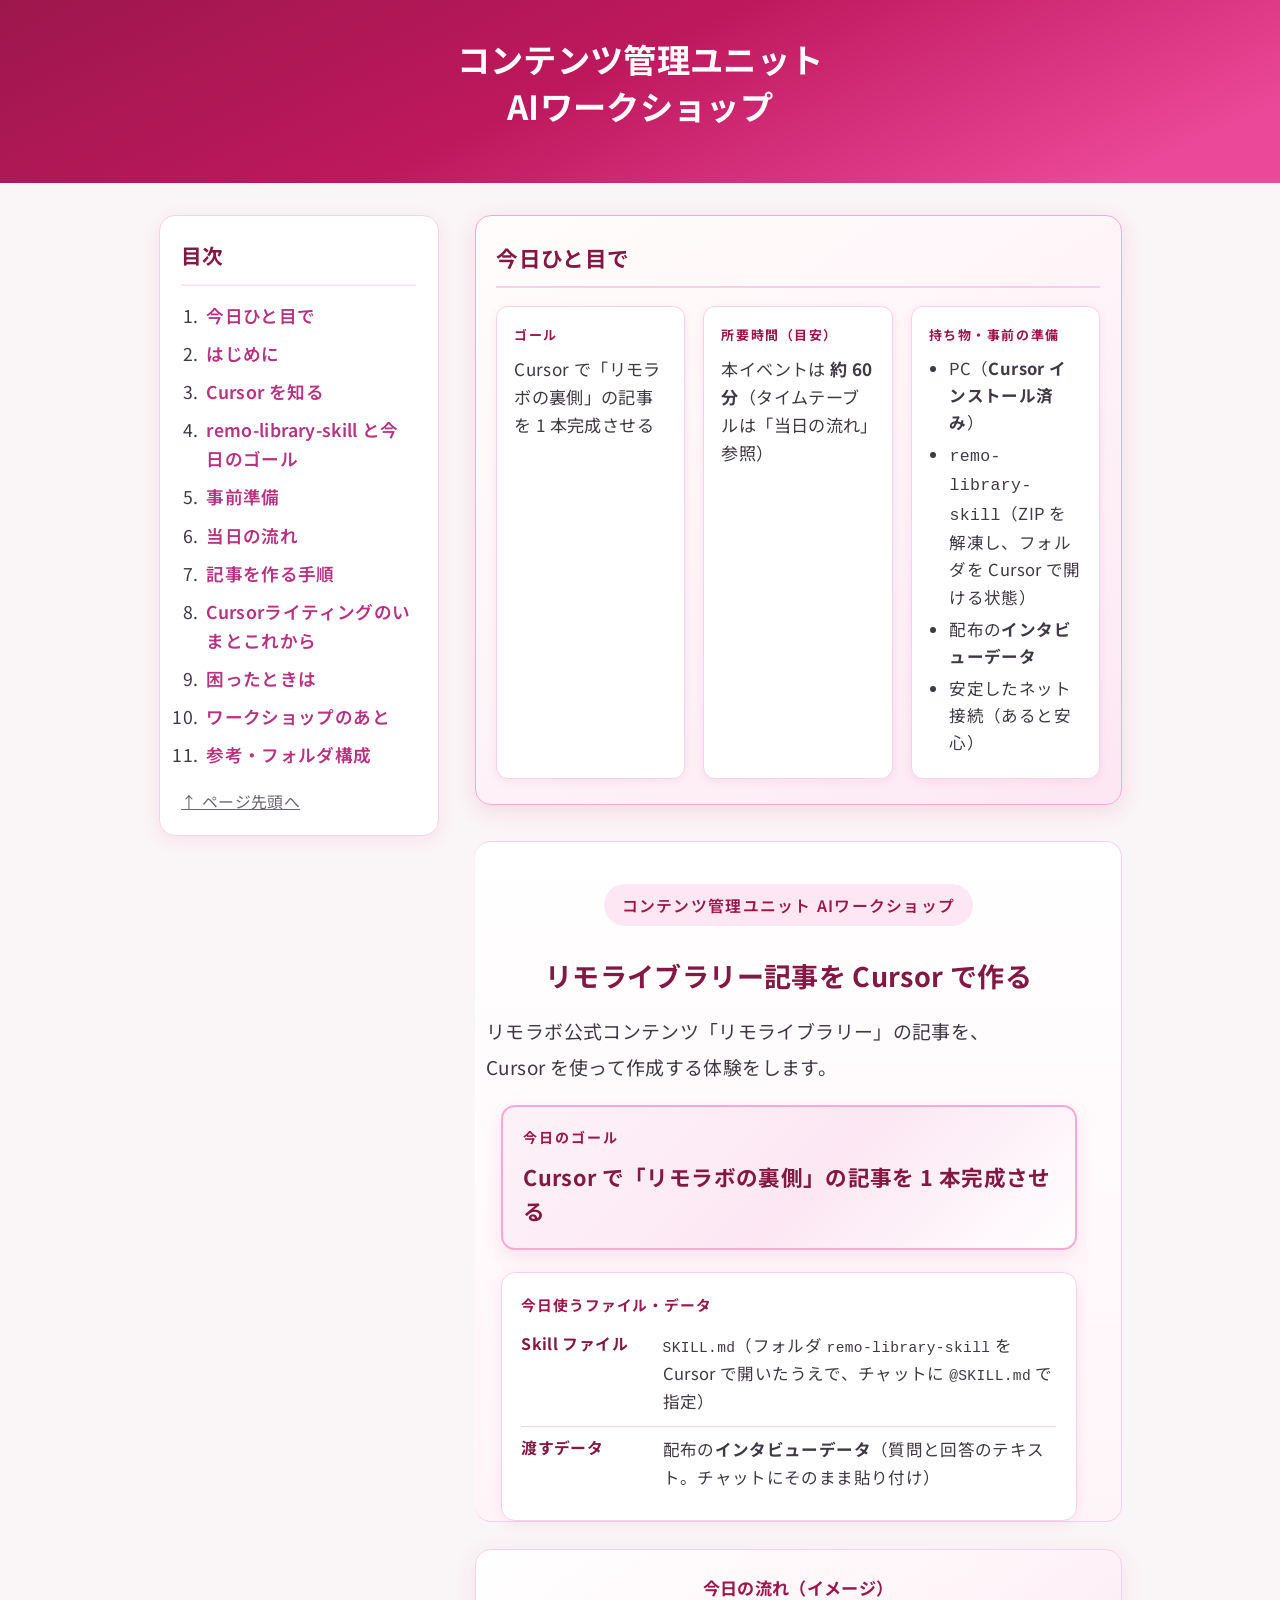
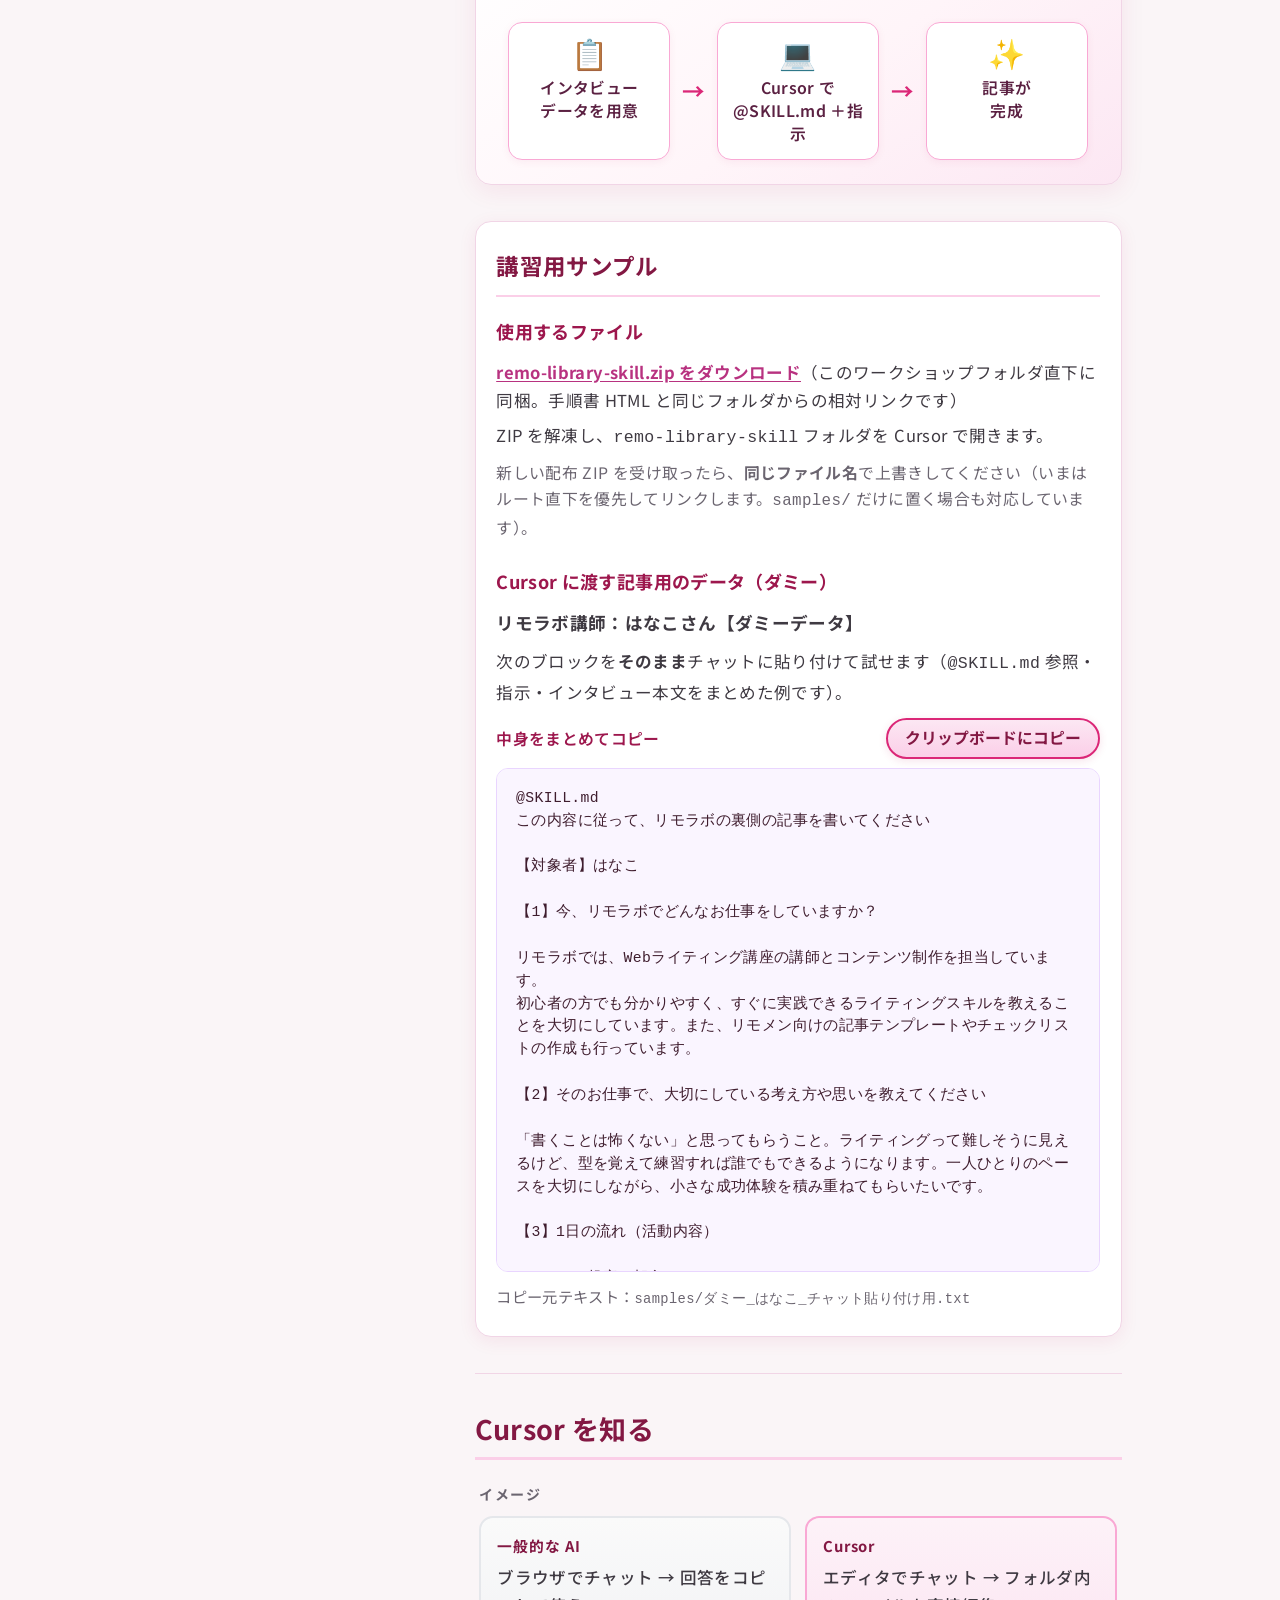
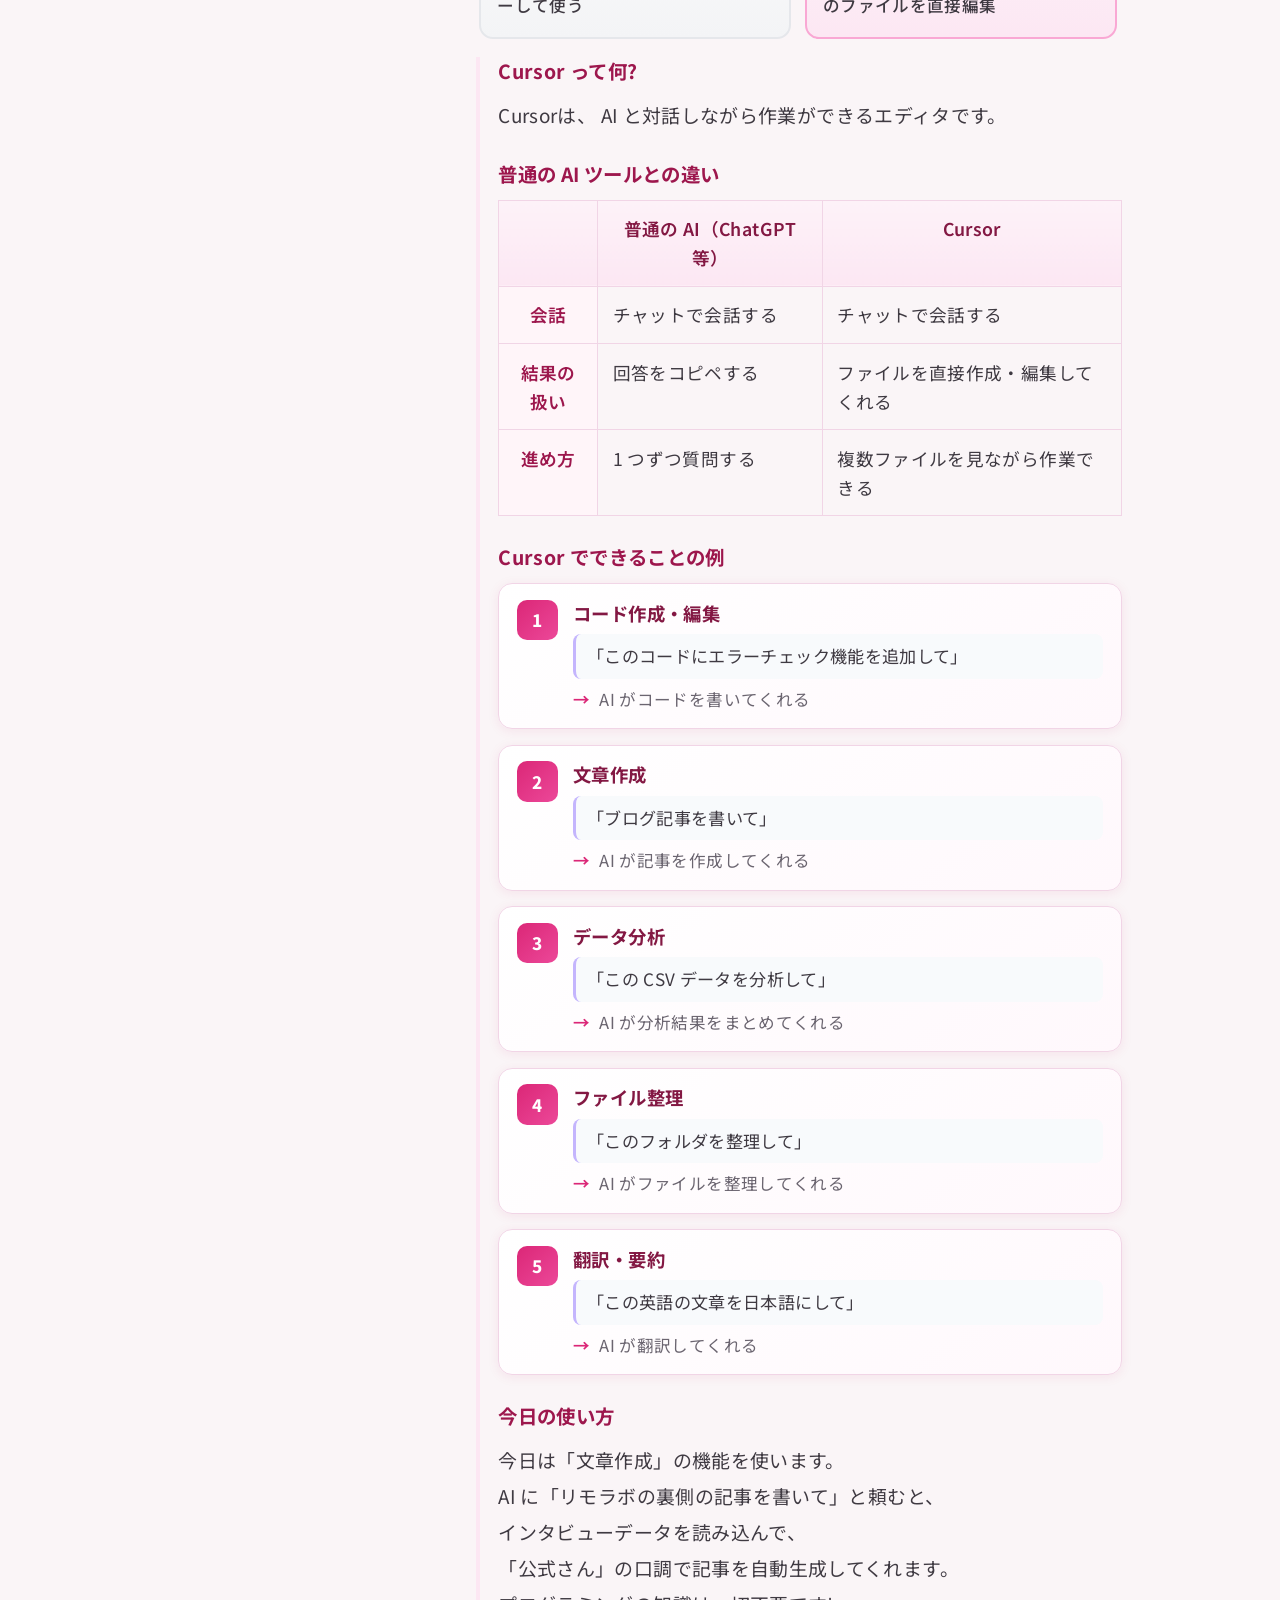
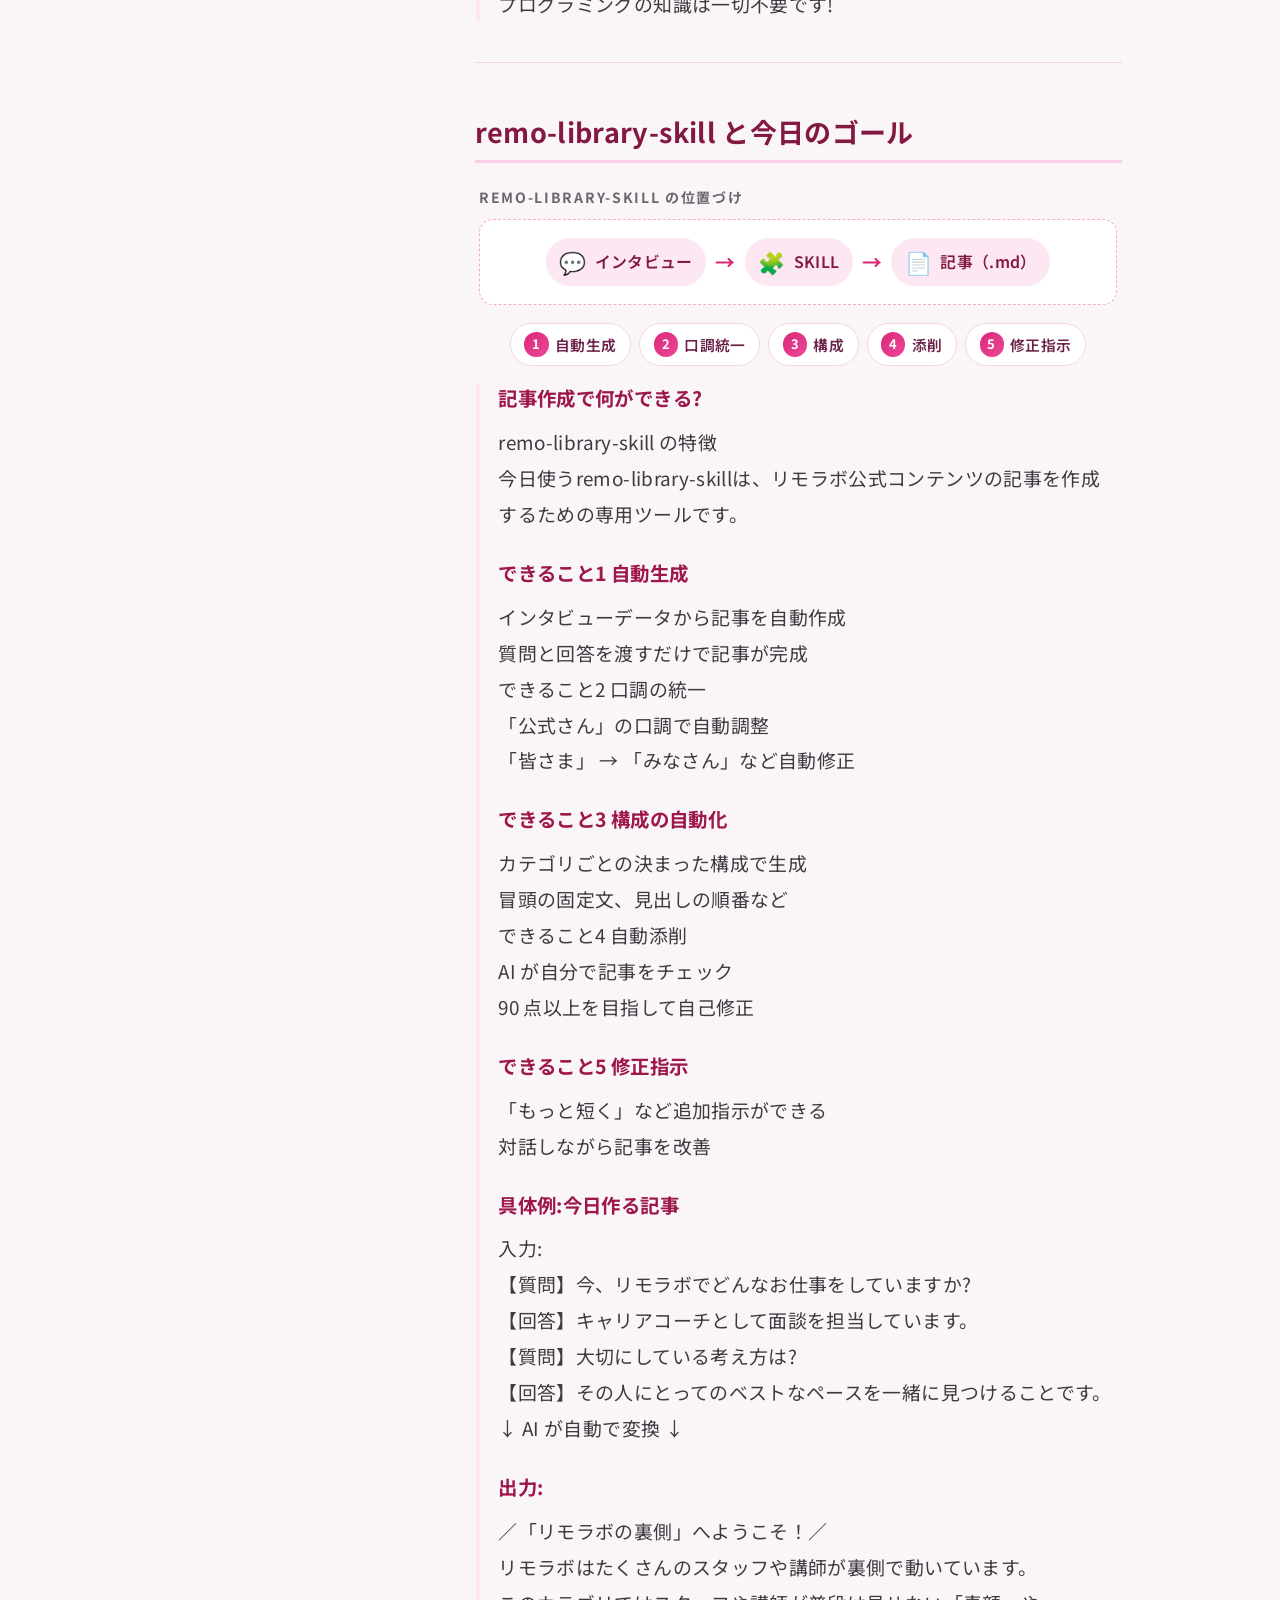
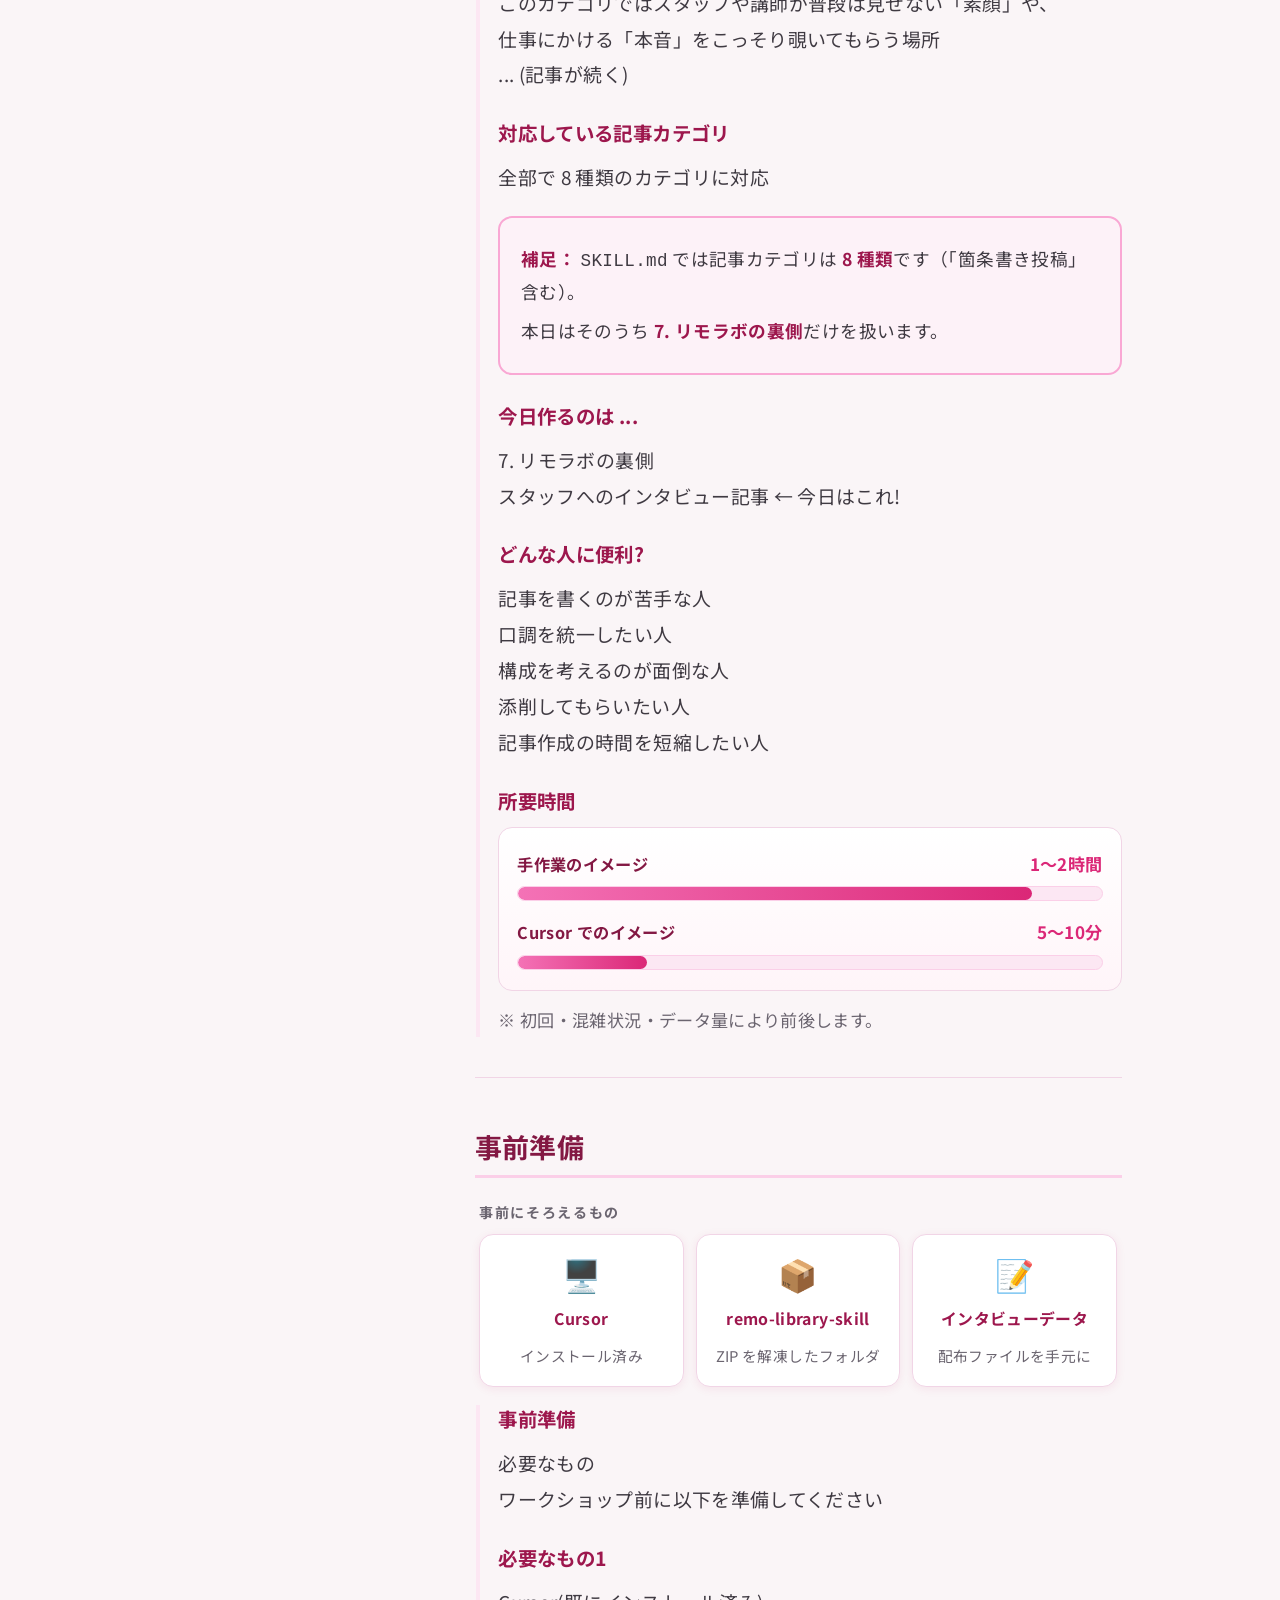
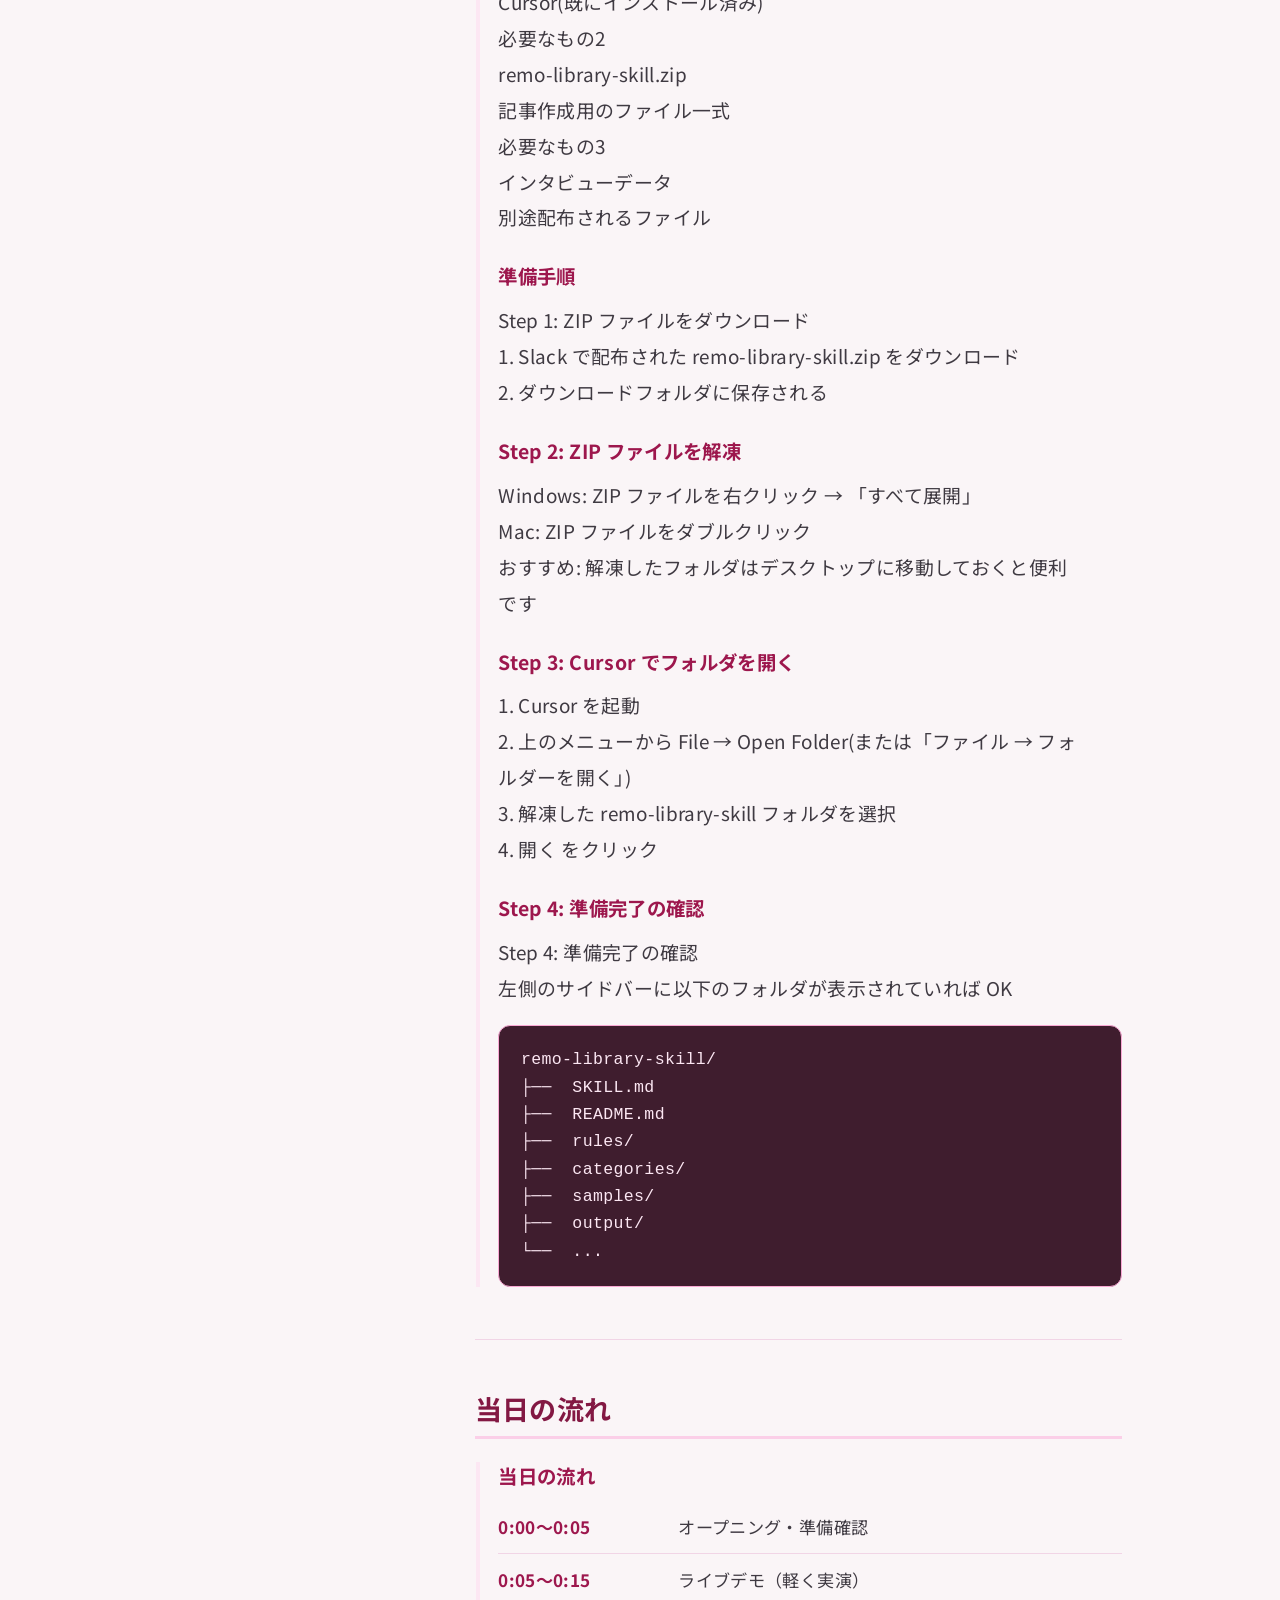
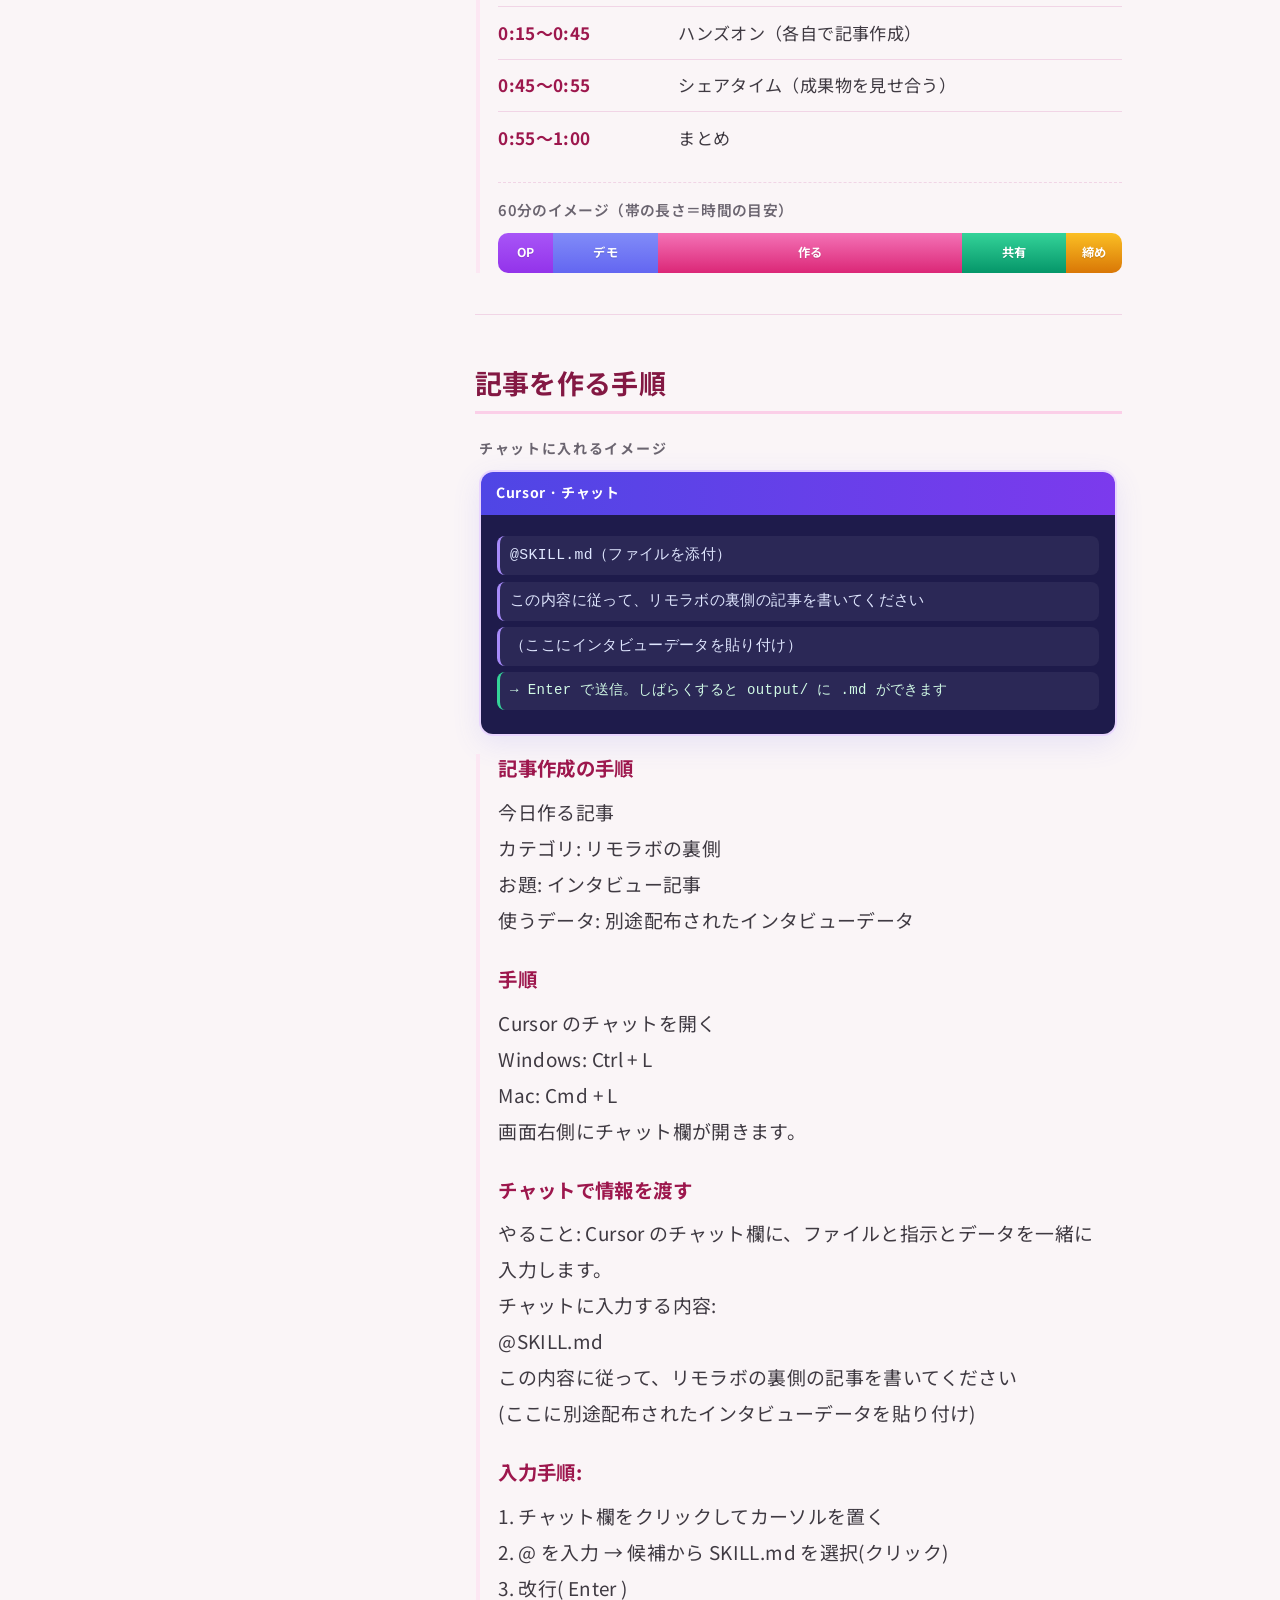
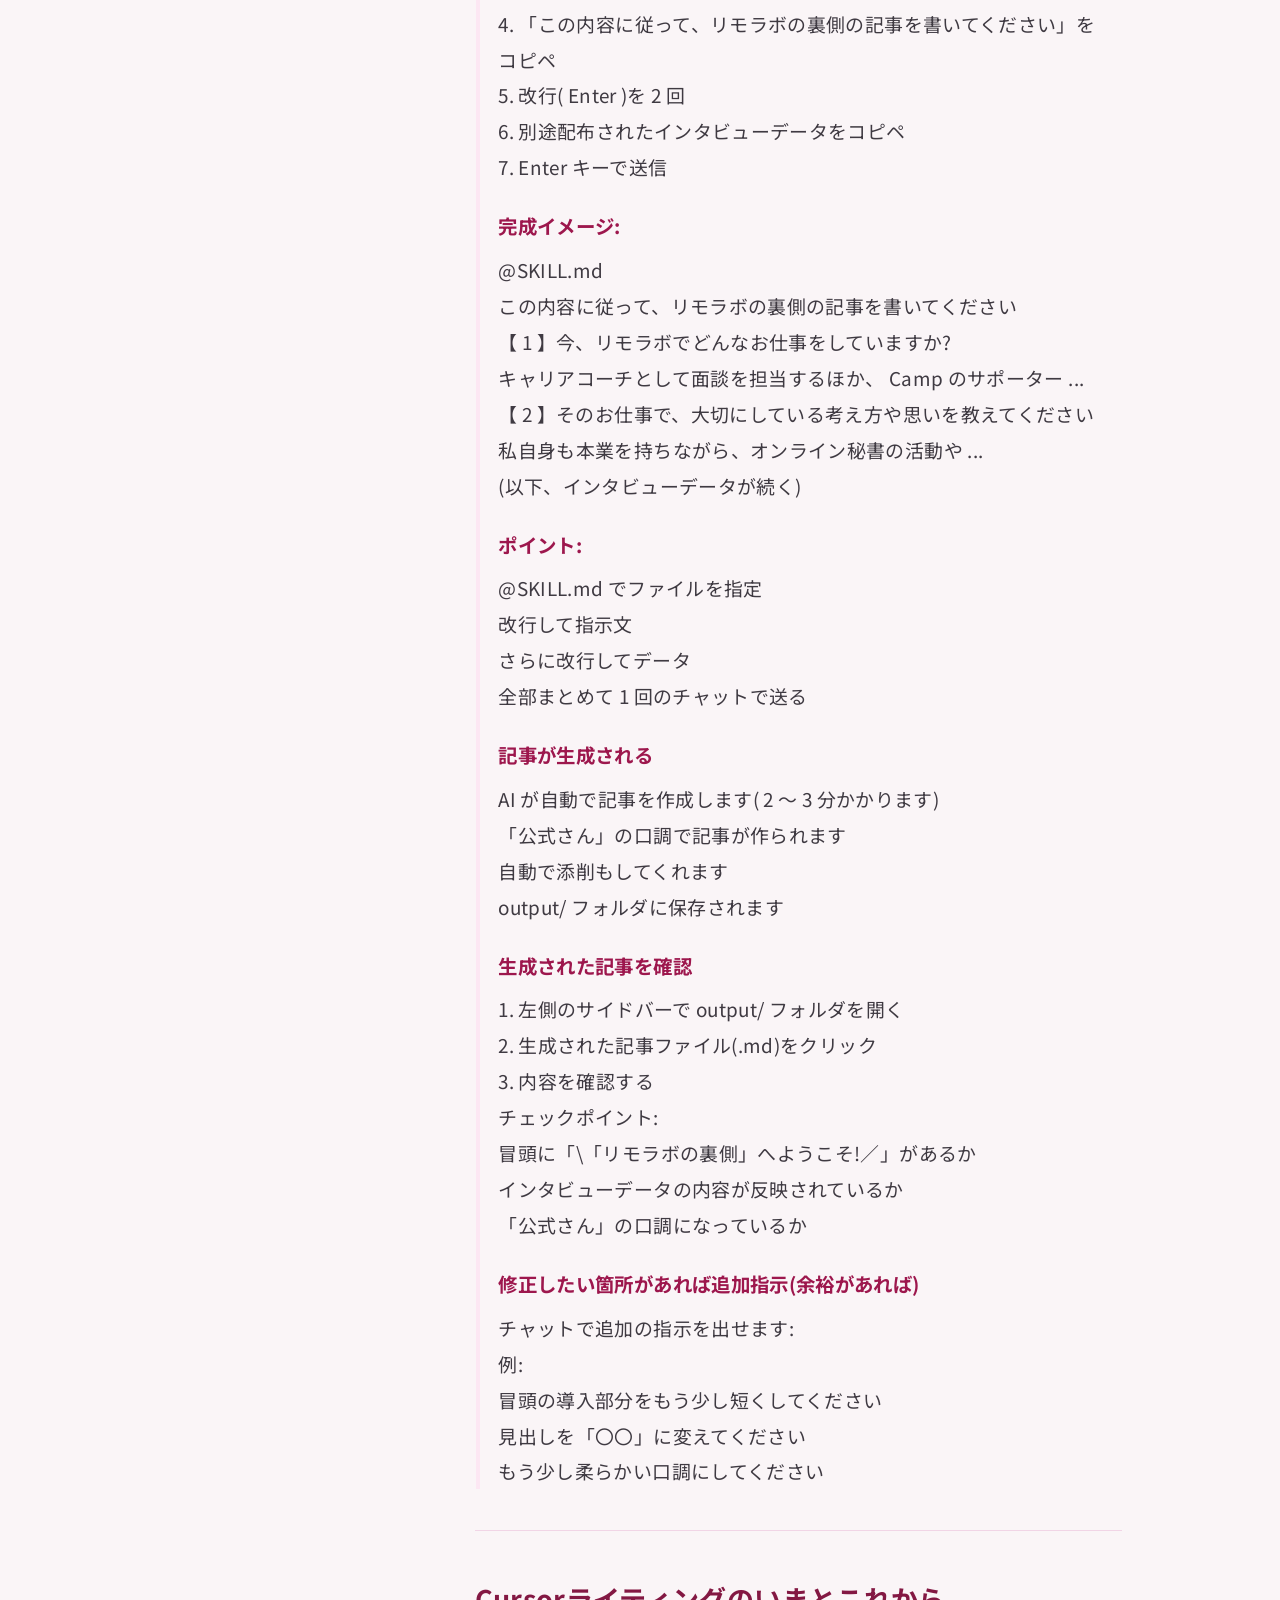
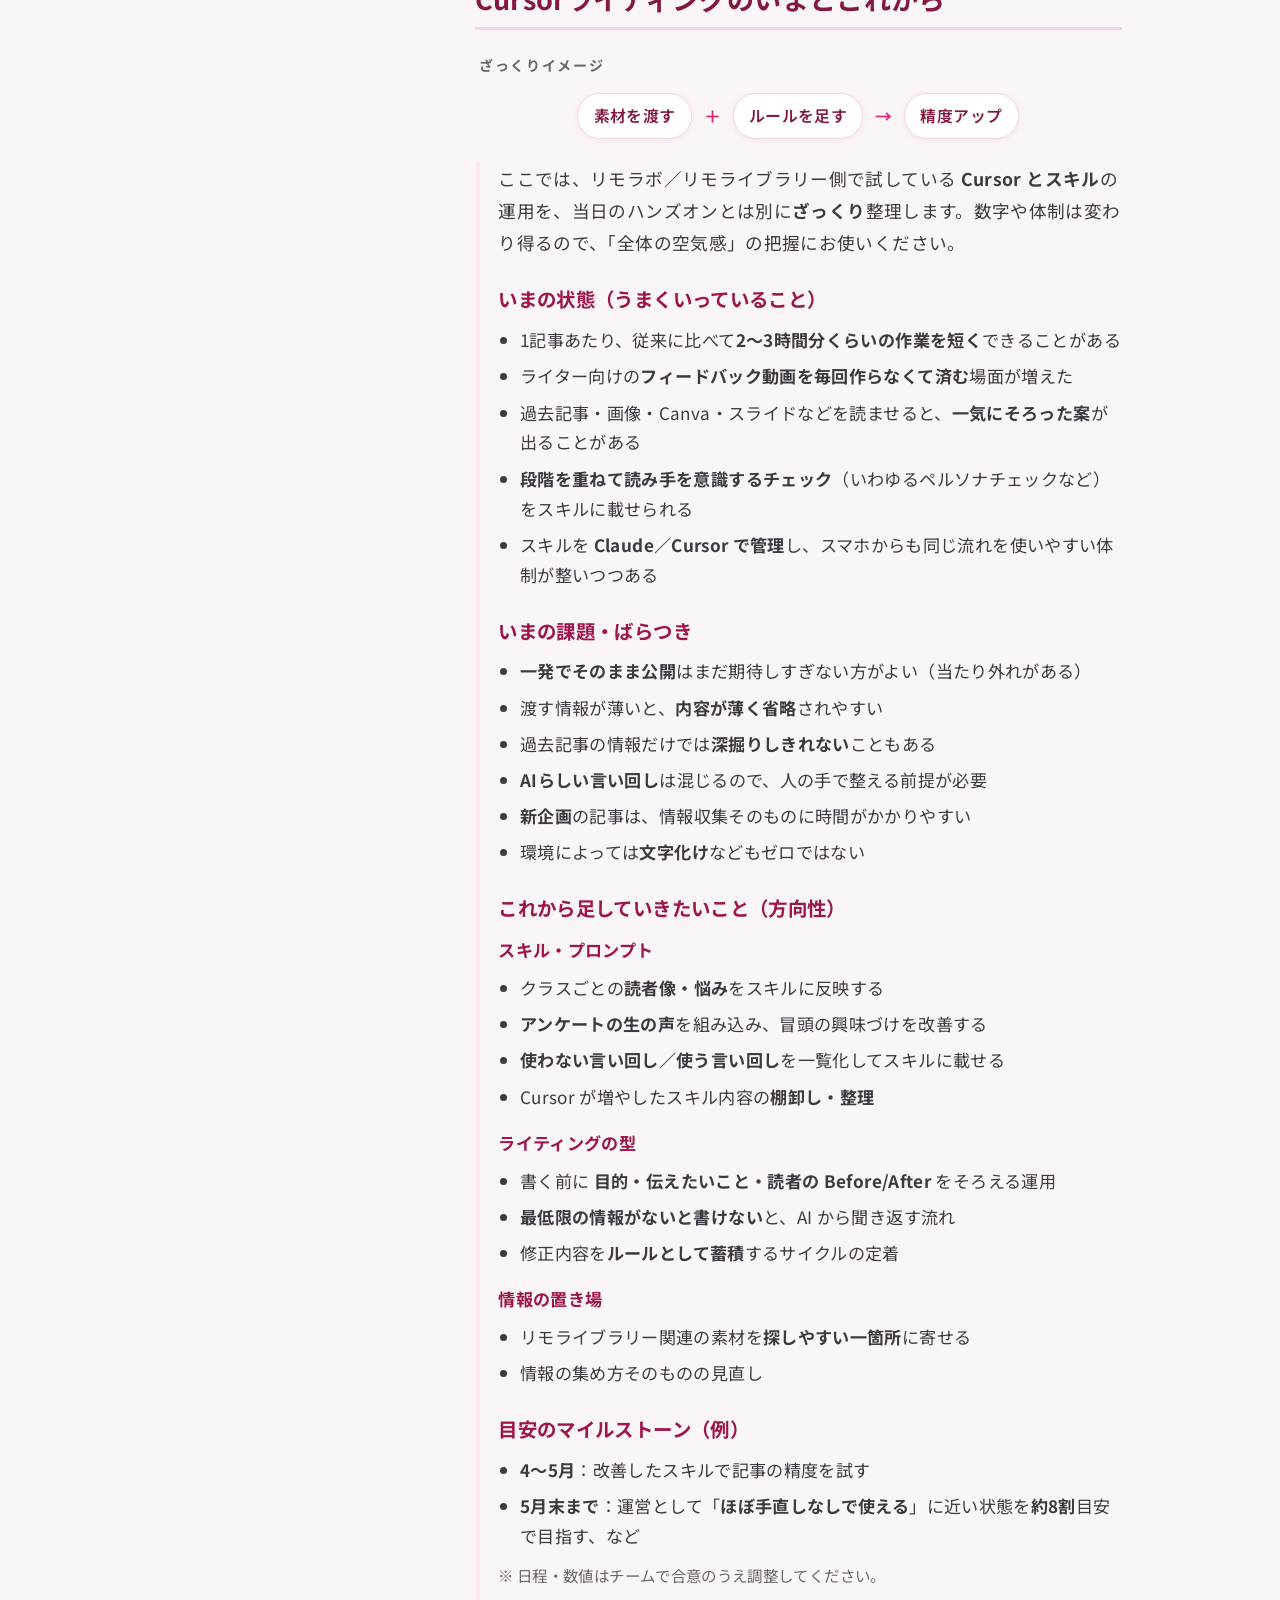
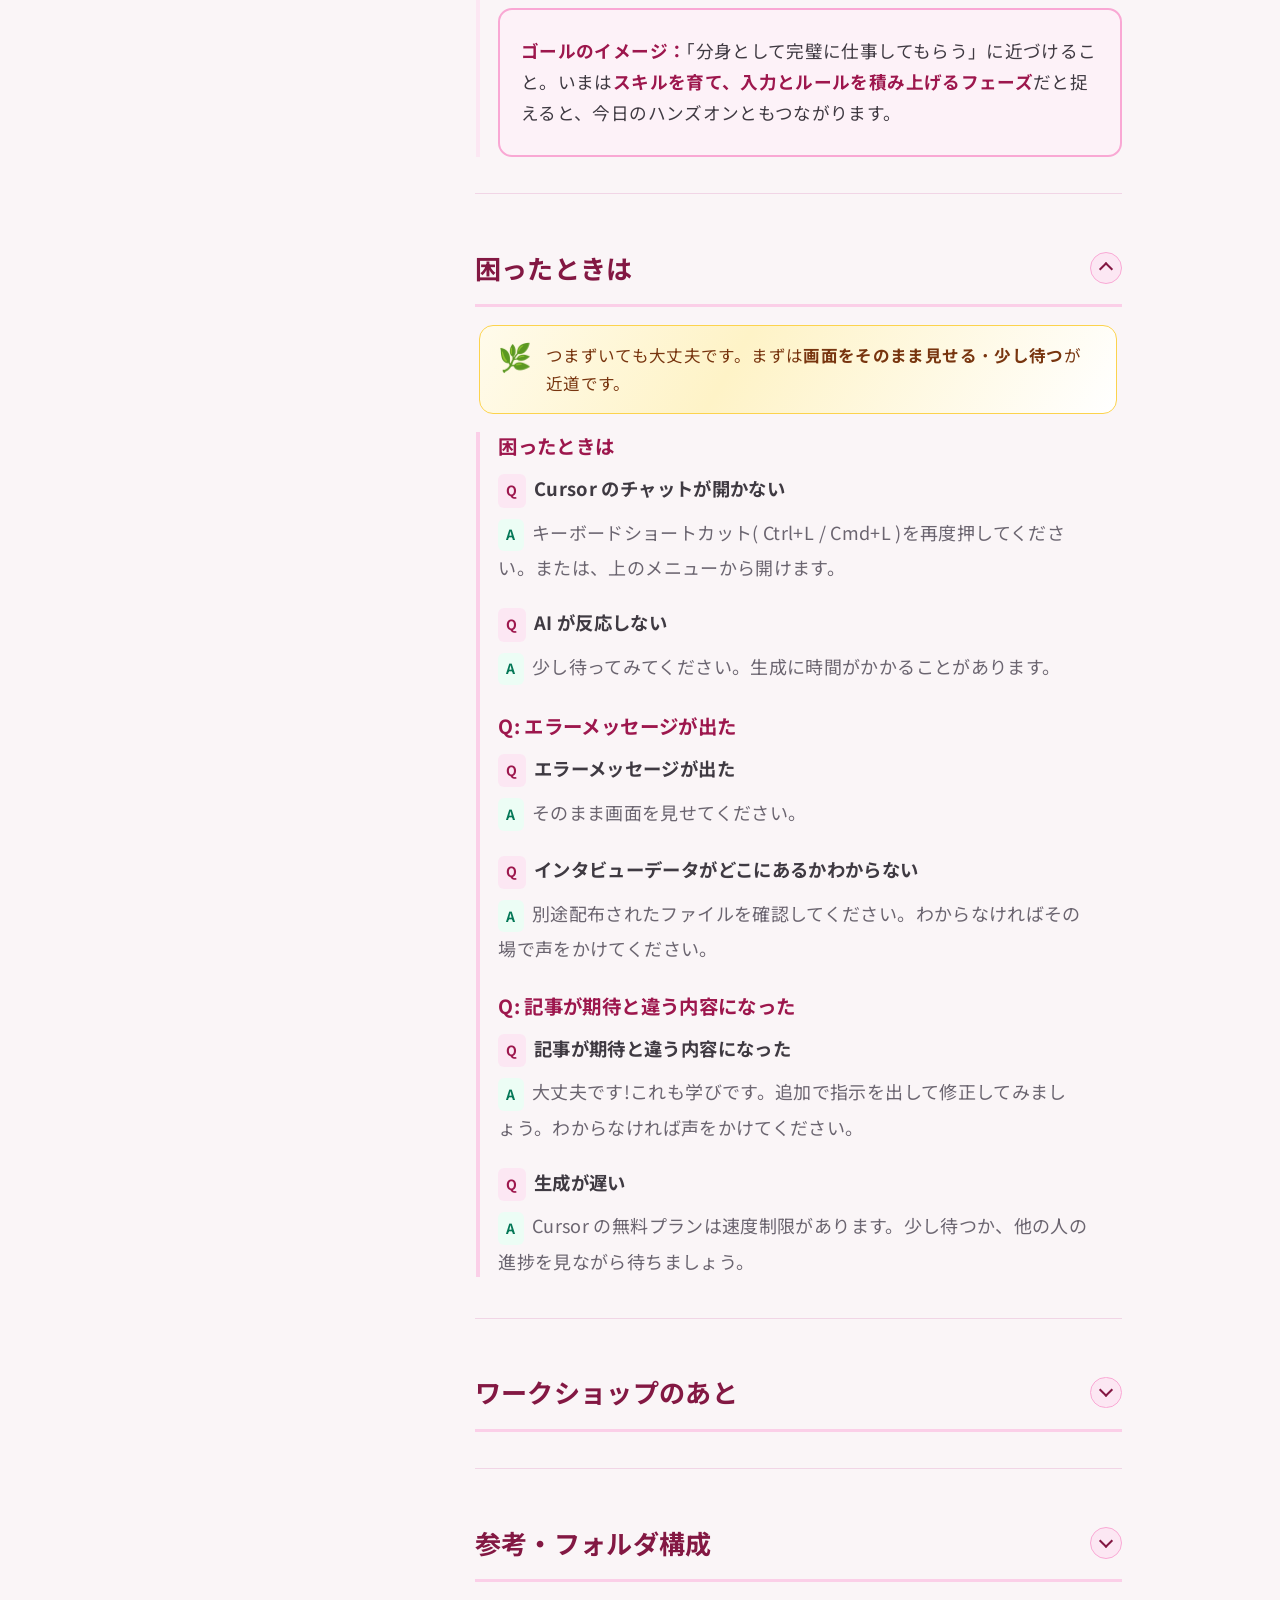
==== commit afdf9320: "Update handbook: outlook chapter, at-a-glance, sticky TOC, appendix details, CSS Made-with: Cursor" ====
--- a/ワークショップ手順書_v2.html
+++ b/ワークショップ手順書_v2.html
@@ -24,12 +24,14 @@
     <nav class="doc-toc" id="toc" aria-label="目次">
       <h2 class="toc-title">目次</h2>
       <ol class="toc-list">
+      <li><a href="#at-a-glance">今日ひと目で</a></li>
       <li><a href="#intro">はじめに</a></li>
       <li><a href="#cursor">Cursor を知る</a></li>
       <li><a href="#skill">remo-library-skill と今日のゴール</a></li>
       <li><a href="#prep">事前準備</a></li>
       <li><a href="#schedule">当日の流れ</a></li>
       <li><a href="#howto">記事を作る手順</a></li>
+      <li><a href="#outlook">Cursorライティングのいまとこれから</a></li>
       <li><a href="#trouble">困ったときは</a></li>
       <li><a href="#after">ワークショップのあと</a></li>
       <li><a href="#ref">参考・フォルダ構成</a></li>
@@ -38,6 +40,28 @@
     </nav>
 
     <article class="doc-article" id="top">
+  <section class="workshop-at-a-glance" id="at-a-glance" aria-labelledby="aag-title">
+    <h2 id="aag-title" class="workshop-at-a-glance-title">今日ひと目で</h2>
+    <div class="workshop-at-a-glance-grid">
+      <div class="workshop-aag-card workshop-aag-card--goal">
+        <h3 class="workshop-aag-label">ゴール</h3>
+        <p class="workshop-aag-value">Cursor で「リモラボの裏側」の記事を 1 本完成させる</p>
+      </div>
+      <div class="workshop-aag-card workshop-aag-card--time">
+        <h3 class="workshop-aag-label">所要時間（目安）</h3>
+        <p class="workshop-aag-value">本イベントは <strong>約 60 分</strong>（タイムテーブルは「当日の流れ」参照）</p>
+      </div>
+      <div class="workshop-aag-card workshop-aag-card--bring">
+        <h3 class="workshop-aag-label">持ち物・事前の準備</h3>
+        <ul class="workshop-aag-list">
+          <li>PC（<strong>Cursor インストール済み</strong>）</li>
+          <li><code>remo-library-skill</code>（ZIP を解凍し、フォルダを Cursor で開ける状態）</li>
+          <li>配布の<strong>インタビューデータ</strong></li>
+          <li>安定したネット接続（あると安心）</li>
+        </ul>
+      </div>
+    </div>
+  </section>
   <section class="chapter chapter-intro" id="intro" aria-label="はじめに">
     <div class="doc-hero-inner">
       <p class="badge">コンテンツ管理ユニット AIワークショップ</p>
@@ -425,8 +449,86 @@
     </div>
   </section>
 
-  <section class="chapter" id="trouble" data-chapter="trouble" aria-labelledby="trouble-heading">
-    <h2 id="trouble-heading">困ったときは</h2>
+  <section class="chapter chapter-outlook" id="outlook" data-chapter="outlook" aria-labelledby="outlook-heading">
+    <h2 id="outlook-heading">Cursorライティングのいまとこれから</h2>
+
+    <div class="chapter-viz chapter-viz-outlook">
+      <p class="viz-caption">ざっくりイメージ</p>
+      <div class="viz-outlook-flow" role="img" aria-label="素材とルールを足すと精度が上がるイメージ">
+        <span class="viz-outlook-step">素材を渡す</span>
+        <span class="viz-outlook-arr" aria-hidden="true">＋</span>
+        <span class="viz-outlook-step">ルールを足す</span>
+        <span class="viz-outlook-arr" aria-hidden="true">→</span>
+        <span class="viz-outlook-step">精度アップ</span>
+      </div>
+    </div>
+    <div class="chapter-inner">
+
+      <p class="outlook-lead">ここでは、リモラボ／リモライブラリー側で試している <strong>Cursor とスキル</strong>の運用を、当日のハンズオンとは別に<strong>ざっくり</strong>整理します。数字や体制は変わり得るので、「全体の空気感」の把握にお使いください。</p>
+
+      <h3 class="chunk-title">いまの状態（うまくいっていること）</h3>
+      <div class="chunk-body">
+        <ul class="outlook-list">
+          <li>1記事あたり、従来に比べて<strong>2〜3時間分くらいの作業を短く</strong>できることがある</li>
+          <li>ライター向けの<strong>フィードバック動画を毎回作らなくて済む</strong>場面が増えた</li>
+          <li>過去記事・画像・Canva・スライドなどを読ませると、<strong>一気にそろった案</strong>が出ることがある</li>
+          <li><strong>段階を重ねて読み手を意識するチェック</strong>（いわゆるペルソナチェックなど）をスキルに載せられる</li>
+          <li>スキルを <strong>Claude／Cursor で管理</strong>し、スマホからも同じ流れを使いやすい体制が整いつつある</li>
+        </ul>
+      </div>
+
+      <h3 class="chunk-title">いまの課題・ばらつき</h3>
+      <div class="chunk-body">
+        <ul class="outlook-list">
+          <li><strong>一発でそのまま公開</strong>はまだ期待しすぎない方がよい（当たり外れがある）</li>
+          <li>渡す情報が薄いと、<strong>内容が薄く省略</strong>されやすい</li>
+          <li>過去記事の情報だけでは<strong>深掘りしきれない</strong>こともある</li>
+          <li><strong>AIらしい言い回し</strong>は混じるので、人の手で整える前提が必要</li>
+          <li><strong>新企画</strong>の記事は、情報収集そのものに時間がかかりやすい</li>
+          <li>環境によっては<strong>文字化け</strong>などもゼロではない</li>
+        </ul>
+      </div>
+
+      <h3 class="chunk-title">これから足していきたいこと（方向性）</h3>
+      <div class="chunk-body">
+        <p class="prose outlook-subhead"><strong>スキル・プロンプト</strong></p>
+        <ul class="outlook-list">
+          <li>クラスごとの<strong>読者像・悩み</strong>をスキルに反映する</li>
+          <li><strong>アンケートの生の声</strong>を組み込み、冒頭の興味づけを改善する</li>
+          <li><strong>使わない言い回し／使う言い回し</strong>を一覧化してスキルに載せる</li>
+          <li>Cursor が増やしたスキル内容の<strong>棚卸し・整理</strong></li>
+        </ul>
+        <p class="prose outlook-subhead"><strong>ライティングの型</strong></p>
+        <ul class="outlook-list">
+          <li>書く前に <strong>目的・伝えたいこと・読者の Before/After</strong> をそろえる運用</li>
+          <li><strong>最低限の情報がないと書けない</strong>と、AI から聞き返す流れ</li>
+          <li>修正内容を<strong>ルールとして蓄積</strong>するサイクルの定着</li>
+        </ul>
+        <p class="prose outlook-subhead"><strong>情報の置き場</strong></p>
+        <ul class="outlook-list">
+          <li>リモライブラリー関連の素材を<strong>探しやすい一箇所</strong>に寄せる</li>
+          <li>情報の集め方そのものの見直し</li>
+        </ul>
+      </div>
+
+      <h3 class="chunk-title">目安のマイルストーン（例）</h3>
+      <div class="chunk-body">
+        <ul class="outlook-list">
+          <li><strong>4〜5月</strong>：改善したスキルで記事の精度を試す</li>
+          <li><strong>5月末まで</strong>：運営として「<strong>ほぼ手直しなしで使える</strong>」に近い状態を<strong>約8割</strong>目安で目指す、など</li>
+        </ul>
+        <p class="outlook-note">※ 日程・数値はチームで合意のうえ調整してください。</p>
+      </div>
+
+      <aside class="callout callout-info">
+        <p><strong>ゴールのイメージ：</strong>「分身として完璧に仕事してもらう」に近づけること。いまは<strong>スキルを育て、入力とルールを積み上げるフェーズ</strong>だと捉えると、今日のハンズオンともつながります。</p>
+      </aside>
+    </div>
+  </section>
+
+  <details class="chapter-details chapter-appendix" id="trouble" open>
+    <summary class="chapter-details-summary"><span class="chapter-details-summary-title">困ったときは</span><span class="chapter-details-chevron" aria-hidden="true"></span></summary>
+    <div class="chapter-details-body">
 
     <div class="chapter-viz">
       <div class="viz-trouble-banner">
@@ -441,10 +543,12 @@
 
     <h3 class="chunk-title">Q: 記事が期待と違う内容になった</h3><div class="chunk-body"><div class="qa-list"><div class="qa-item"><p class="q"><span class="label">Q</span>記事が期待と違う内容になった</p><p class="a"><span class="label">A</span>大丈夫です!これも学びです。追加で指示を出して修正してみまし<br>ょう。わからなければ声をかけてください。</p></div><div class="qa-item"><p class="q"><span class="label">Q</span>生成が遅い</p><p class="a"><span class="label">A</span>Cursor の無料プランは速度制限があります。少し待つか、他の人の<br>進捗を見ながら待ちましょう。</p></div></div></div>
     </div>
-  </section>
-
-  <section class="chapter" id="after" data-chapter="after" aria-labelledby="after-heading">
-    <h2 id="after-heading">ワークショップのあと</h2>
+    </div>
+  </details>
+
+  <details class="chapter-details chapter-appendix" id="after">
+    <summary class="chapter-details-summary"><span class="chapter-details-summary-title">ワークショップのあと</span><span class="chapter-details-chevron" aria-hidden="true"></span></summary>
+    <div class="chapter-details-body">
 
     <div class="chapter-viz">
       <p class="viz-caption">あとから広げやすい使い方</p>
@@ -467,10 +571,12 @@
     <h3 class="chunk-title">3. 自分の業務に応用する</h3>
     <div class="chunk-body"><div class="prose">Cursor は記事作成以外にも使えます:<br> メールの下書き<br> データの分析<br> 議事録の整理<br> チェックリストの作成<br> 情報のリサーチ<br>困ったことがあれば、その場で遠慮なく声をかけてください!</div></div>
     </div>
-  </section>
-
-  <section class="chapter" id="ref" data-chapter="ref" aria-labelledby="ref-heading">
-    <h2 id="ref-heading">参考・フォルダ構成</h2>
+    </div>
+  </details>
+
+  <details class="chapter-details chapter-appendix" id="ref">
+    <summary class="chapter-details-summary"><span class="chapter-details-summary-title">参考・フォルダ構成</span><span class="chapter-details-chevron" aria-hidden="true"></span></summary>
+    <div class="chapter-details-body">
 
     <div class="chapter-viz">
       <div class="viz-ref-note">
@@ -492,7 +598,8 @@
     <h3 class="chunk-title">もっと詳しく知りたい方は</h3>
     <div class="chunk-body"><div class="prose">README.md - remo-library-skill の詳しい使い方<br>SKILL.md - AI への指示内容(上級者向け)<br>それでは、楽しく記事を作りましょう!</div></div>
     </div>
-  </section>
+    </div>
+  </details>
     </article>
   </div>
 
--- a/workshop-document.css
+++ b/workshop-document.css
@@ -65,10 +65,207 @@
   }
 }
 
+/* 冒頭：ゴール・時間・持ち物 */
+.workshop-at-a-glance {
+  margin-bottom: 2rem;
+  padding: 1.25rem 1.15rem 1.35rem;
+  background: linear-gradient(145deg, #fffdfb 0%, #fff5f9 45%, #fce7f3 100%);
+  border: 1px solid #f9a8d4;
+  border-radius: 16px;
+  box-shadow: 0 6px 22px rgba(190, 24, 93, 0.12);
+}
+.workshop-at-a-glance-title {
+  margin: 0 0 1rem;
+  font-size: clamp(1.05rem, 2.5vw, 1.2rem);
+  font-weight: 700;
+  color: #831843;
+  padding-bottom: 0.45rem;
+  border-bottom: 2px solid #fbcfe8;
+}
+.workshop-at-a-glance-grid {
+  display: grid;
+  gap: 1rem;
+  margin: 0;
+}
+@media (min-width: 640px) {
+  .workshop-at-a-glance-grid {
+    grid-template-columns: repeat(3, minmax(0, 1fr));
+    gap: 0.85rem 1rem;
+  }
+}
+.workshop-aag-card {
+  margin: 0;
+  padding: 0.85rem 0.95rem 0.95rem;
+  background: #fff;
+  border: 1px solid var(--border);
+  border-radius: 12px;
+  box-shadow: 0 2px 10px var(--shadow);
+}
+.workshop-aag-label {
+  margin: 0 0 0.45rem;
+  font-size: 0.72rem;
+  font-weight: 700;
+  letter-spacing: 0.12em;
+  color: #9d174d;
+  text-transform: uppercase;
+}
+.workshop-aag-value {
+  margin: 0;
+  font-size: 0.95rem;
+  line-height: 1.65;
+  color: var(--text);
+}
+.workshop-aag-list {
+  margin: 0;
+  padding-left: 1.15rem;
+  font-size: 0.92rem;
+  line-height: 1.65;
+  color: var(--text);
+}
+.workshop-aag-list li {
+  margin: 0.25rem 0;
+}
+
+/* Cursorライティングのいまとこれから（章） */
+.chapter-outlook .outlook-lead {
+  margin: 0 0 1.25rem;
+  font-size: 0.98rem;
+  line-height: 1.8;
+  color: var(--text);
+}
+.chapter-outlook .outlook-subhead {
+  margin: 1.1rem 0 0.35rem;
+  font-size: 0.95rem;
+  color: #9d174d;
+}
+.chapter-outlook .outlook-subhead:first-of-type {
+  margin-top: 0;
+}
+.chapter-outlook .outlook-list {
+  margin: 0.25rem 0 0.85rem;
+  padding-left: 1.2rem;
+  font-size: 0.95rem;
+  line-height: 1.75;
+  color: var(--text);
+}
+.chapter-outlook .outlook-list:last-of-type {
+  margin-bottom: 0.25rem;
+}
+.chapter-outlook .outlook-list li {
+  margin: 0.35rem 0;
+}
+.chapter-outlook .outlook-note {
+  margin: 0.65rem 0 0;
+  font-size: 0.86rem;
+  color: var(--muted);
+  line-height: 1.6;
+}
+.chapter-viz-outlook .viz-outlook-flow {
+  display: flex;
+  flex-wrap: wrap;
+  align-items: center;
+  justify-content: center;
+  gap: 0.45rem 0.65rem;
+  padding: 0.35rem 0;
+}
+.chapter-viz-outlook .viz-outlook-step {
+  display: inline-block;
+  padding: 0.4rem 0.85rem;
+  background: #fff;
+  border: 1px solid var(--border);
+  border-radius: 999px;
+  font-size: 0.88rem;
+  font-weight: 600;
+  color: #831843;
+  box-shadow: 0 1px 6px var(--shadow);
+}
+.chapter-viz-outlook .viz-outlook-arr {
+  font-weight: 700;
+  color: #db2777;
+  font-size: 0.95rem;
+}
+
+/* 付録：details で畳む章 */
+.chapter-details {
+  margin-bottom: 2.75rem;
+  padding-bottom: 2rem;
+  border-bottom: 1px solid var(--border);
+}
+.chapter-details:last-of-type {
+  margin-bottom: 0;
+  padding-bottom: 0;
+  border-bottom: none;
+}
+.chapter-details-summary {
+  list-style: none;
+  cursor: pointer;
+  display: flex;
+  align-items: center;
+  justify-content: space-between;
+  gap: 0.75rem;
+  font-size: clamp(1.2rem, 3vw, 1.45rem);
+  font-weight: 700;
+  color: #831843;
+  line-height: 1.4;
+  padding: 0.35rem 0 1rem;
+  border-bottom: 3px solid #fbcfe8;
+}
+.chapter-details-summary:focus {
+  outline: none;
+}
+.chapter-details-summary:focus-visible {
+  outline: 3px solid #f472b6;
+  outline-offset: 3px;
+  border-radius: 4px;
+}
+.chapter-details-summary::-webkit-details-marker {
+  display: none;
+}
+.chapter-details-summary::marker {
+  content: "";
+}
+.chapter-details-chevron {
+  flex-shrink: 0;
+  width: 1.75rem;
+  height: 1.75rem;
+  border-radius: 999px;
+  background: #fce7f3;
+  border: 1px solid #f9a8d4;
+  position: relative;
+}
+.chapter-details-chevron::after {
+  content: "";
+  position: absolute;
+  left: 50%;
+  top: 42%;
+  width: 0.45rem;
+  height: 0.45rem;
+  border-right: 2px solid #831843;
+  border-bottom: 2px solid #831843;
+  transform: translate(-50%, -50%) rotate(45deg);
+  transition: transform 0.2s ease;
+}
+.chapter-details[open] > .chapter-details-summary .chapter-details-chevron::after {
+  top: 55%;
+  transform: translate(-50%, -50%) rotate(-135deg);
+}
+.chapter-details-body {
+  padding-top: 1rem;
+}
+.chapter-details-body .chapter-inner {
+  border-left-color: #fbcfe8;
+}
+
 /* 目次 */
 .doc-toc {
   position: sticky;
-  top: 0.75rem;
+  top: 1rem;
+  align-self: start;
+  z-index: 8;
+  max-height: calc(100vh - 2rem);
+  overflow-y: auto;
+  overscroll-behavior: contain;
+  -webkit-overflow-scrolling: touch;
   background: var(--card);
   border: 1px solid var(--border);
   border-radius: 16px;
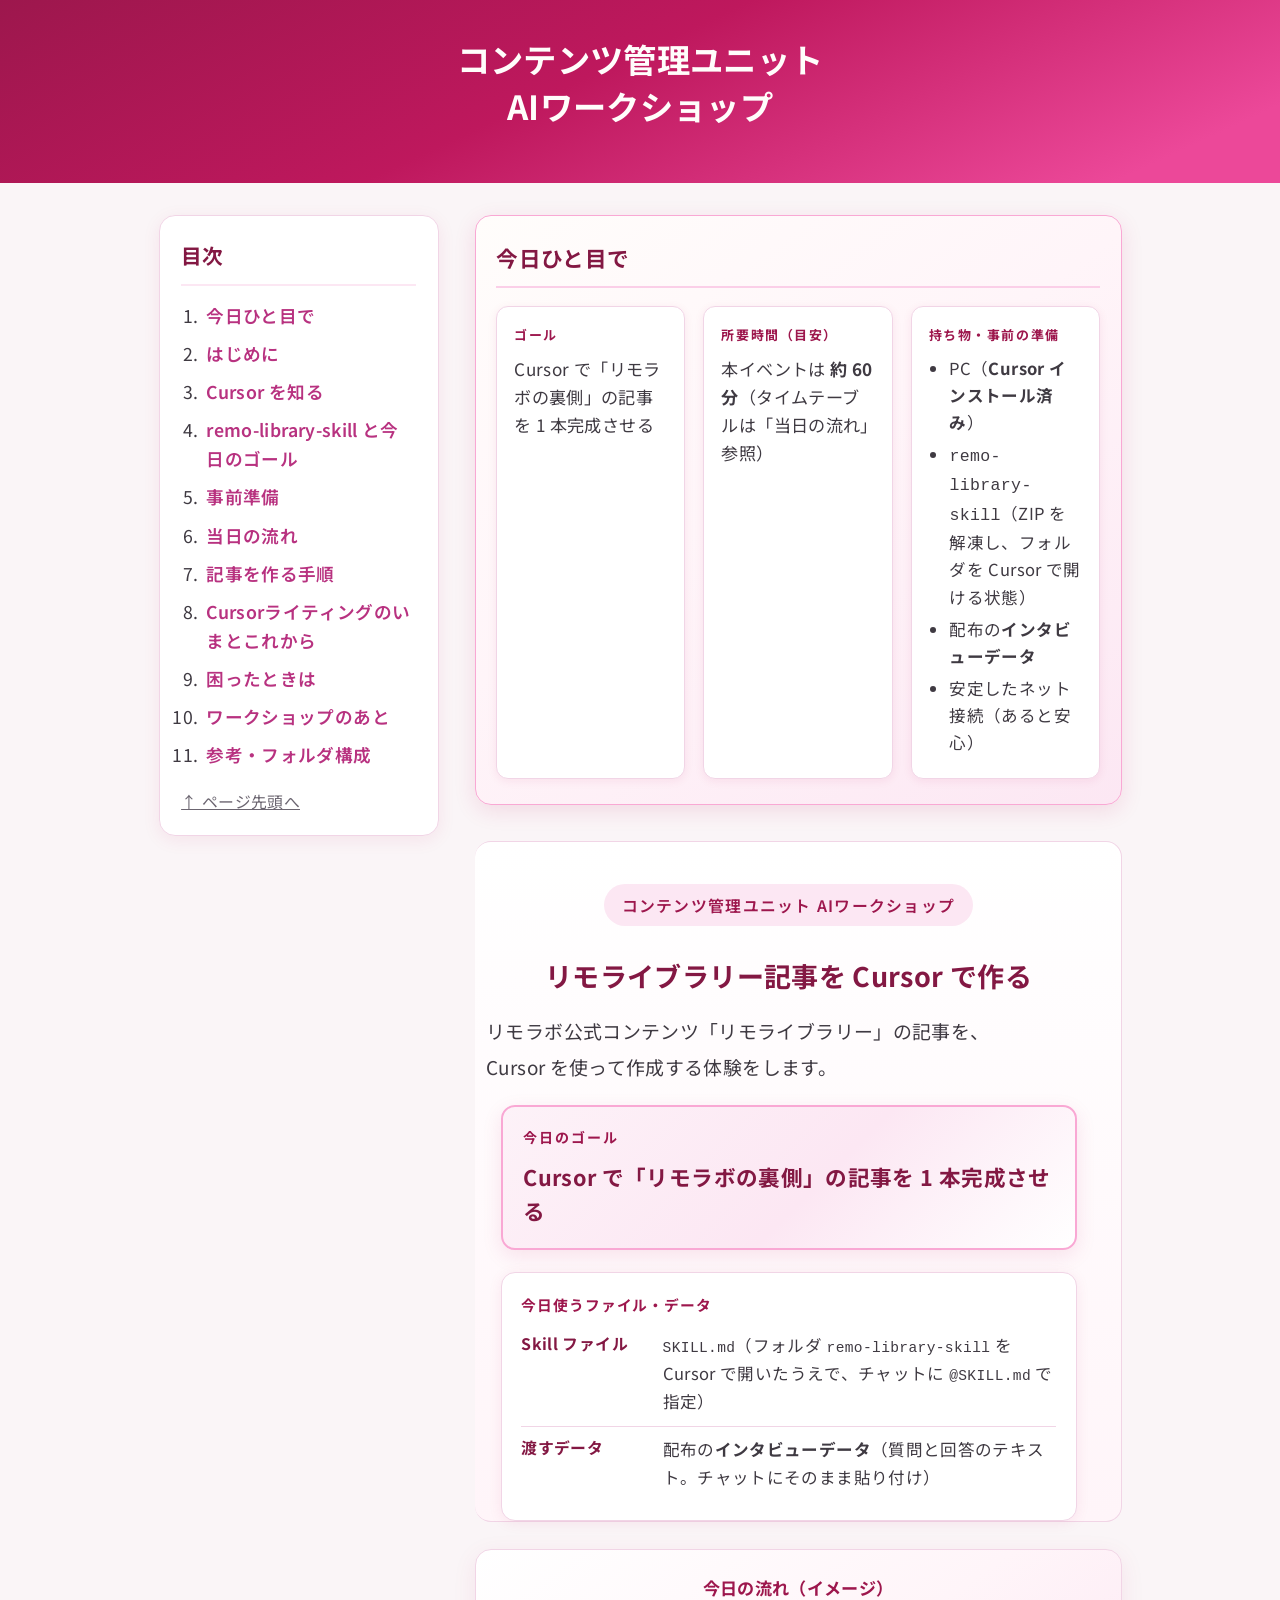
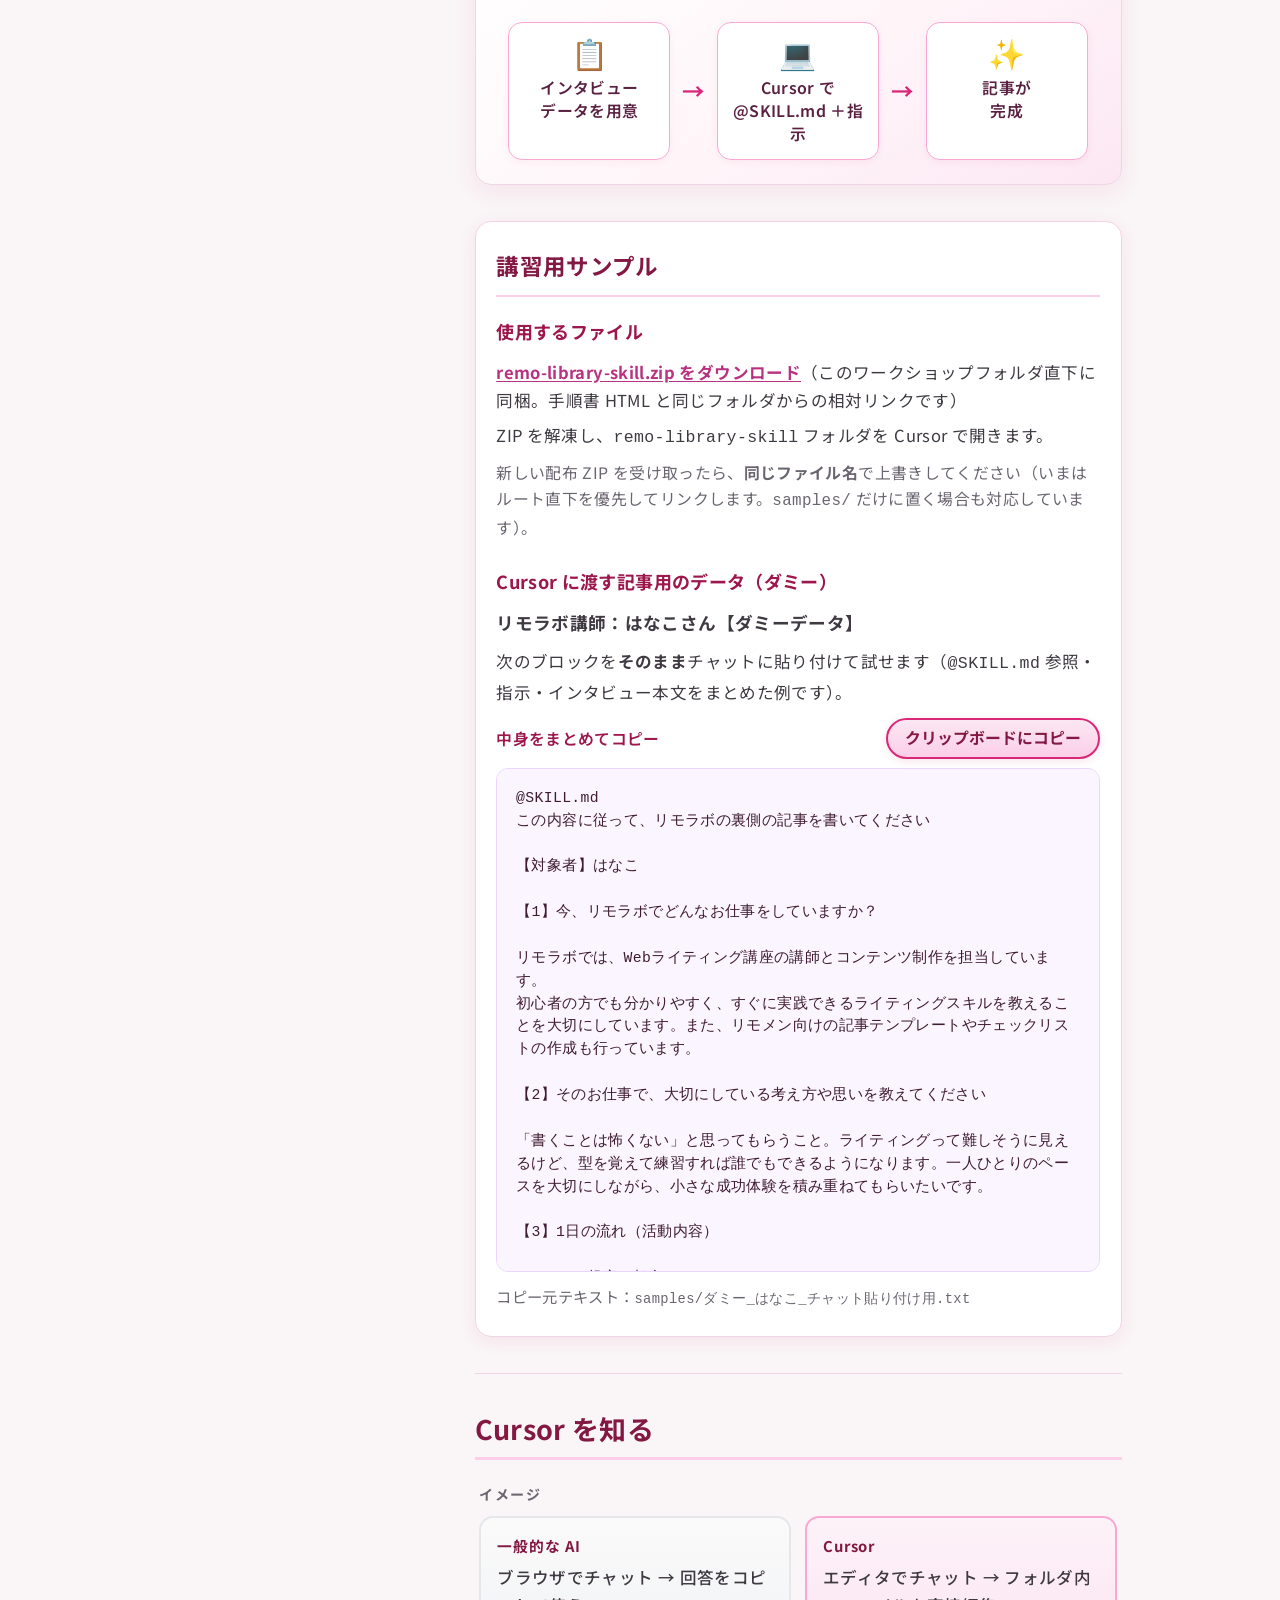
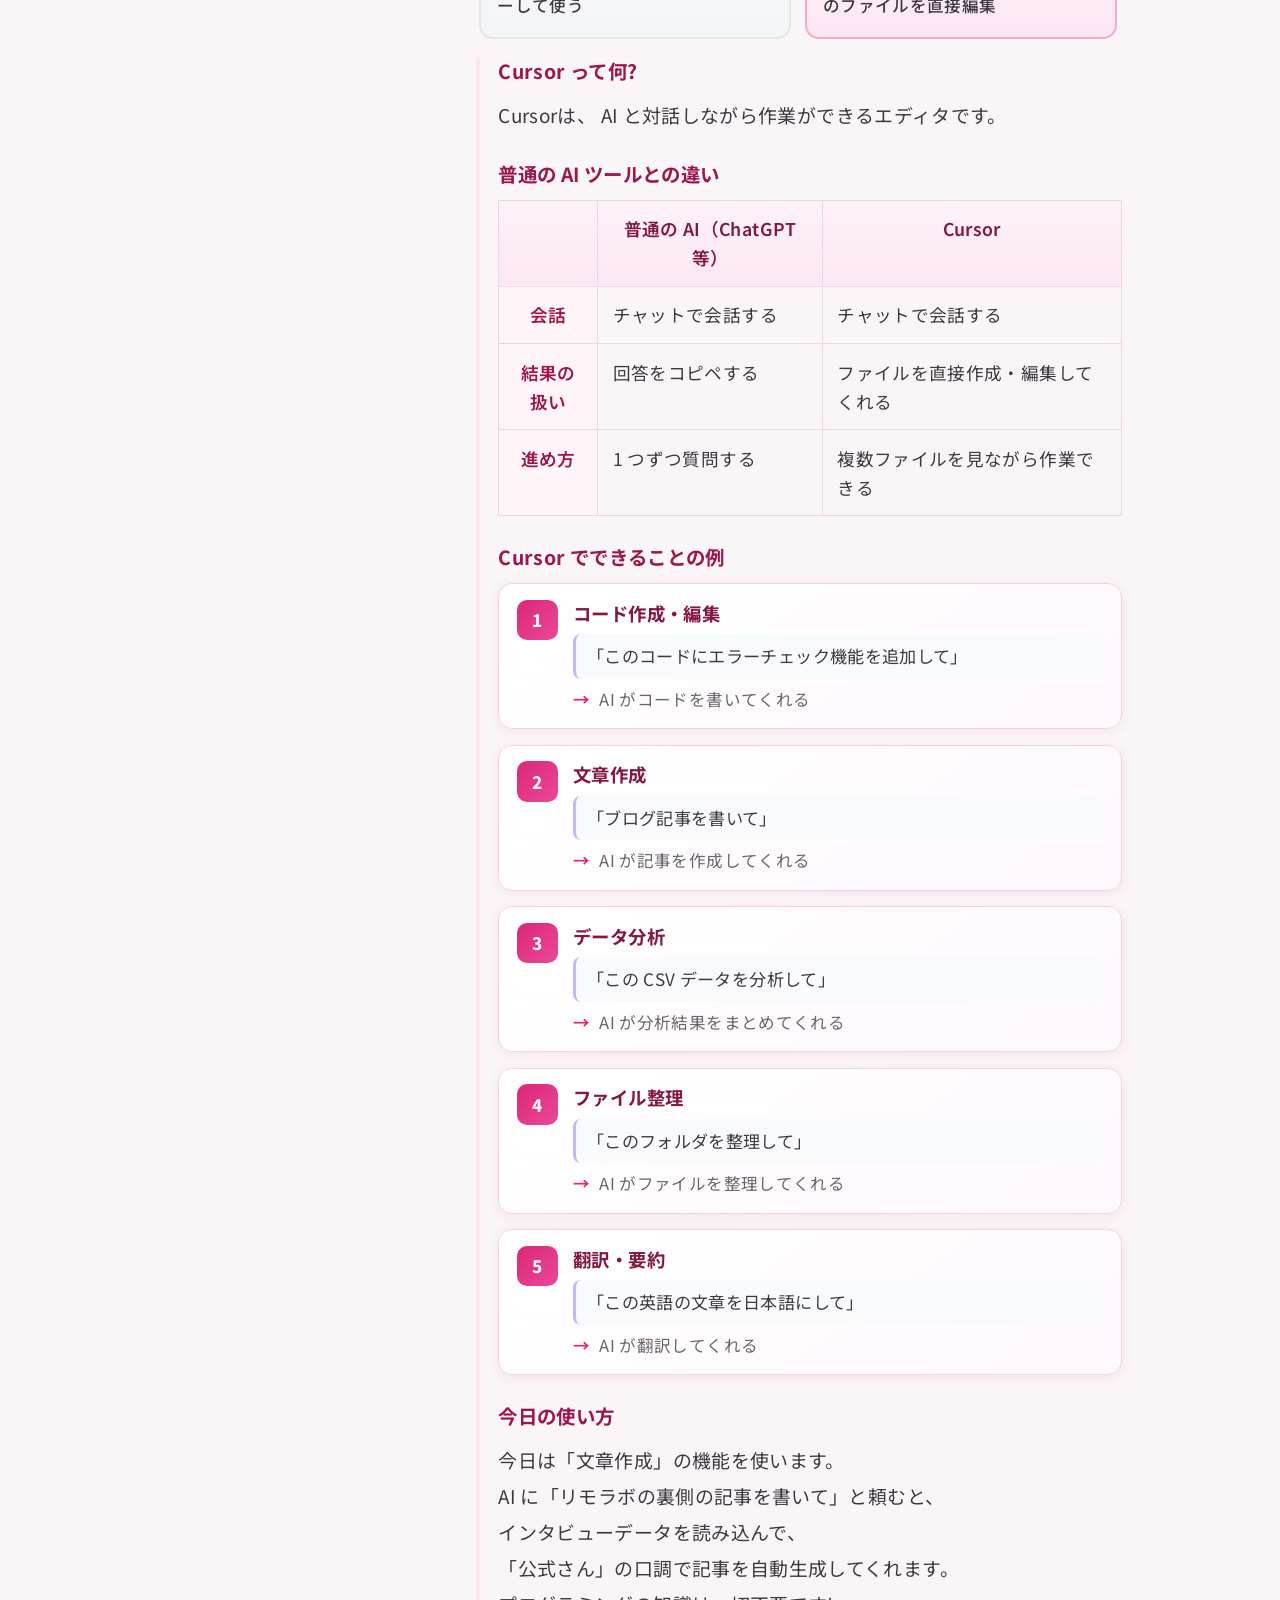
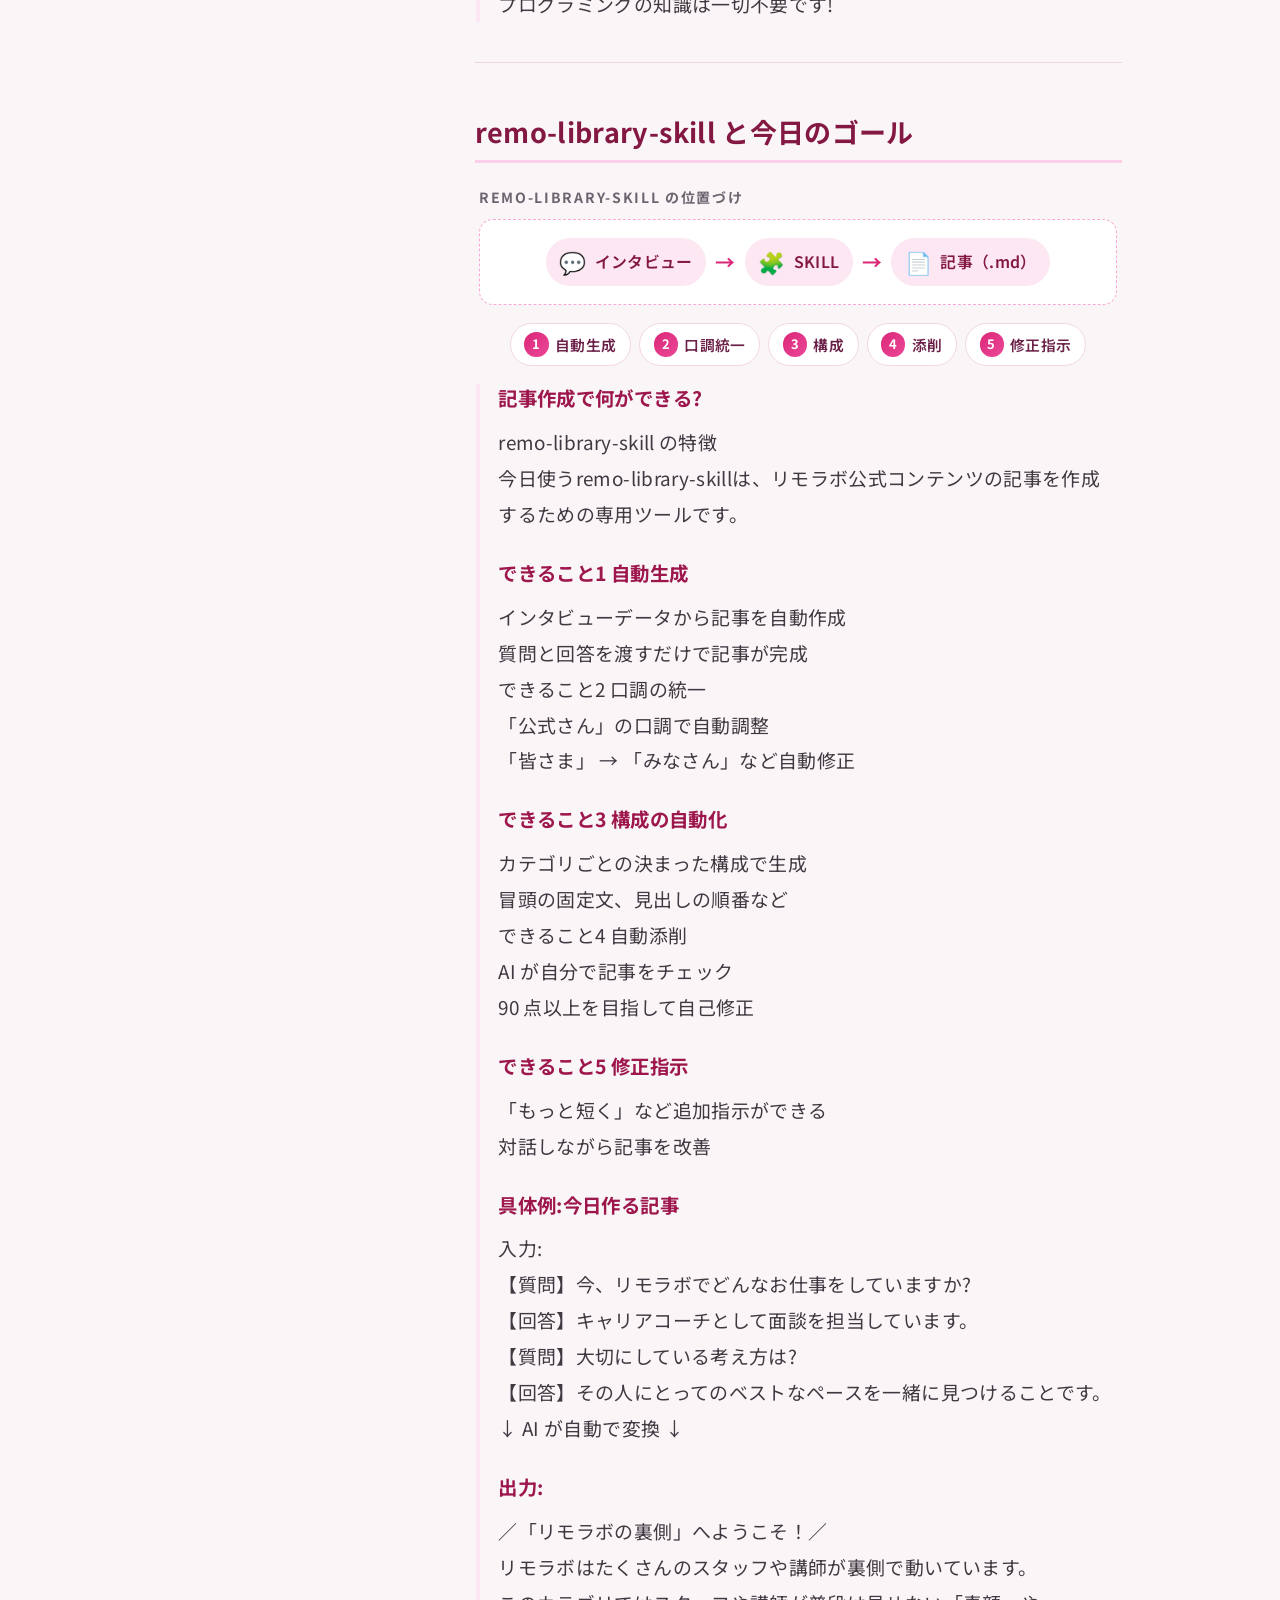
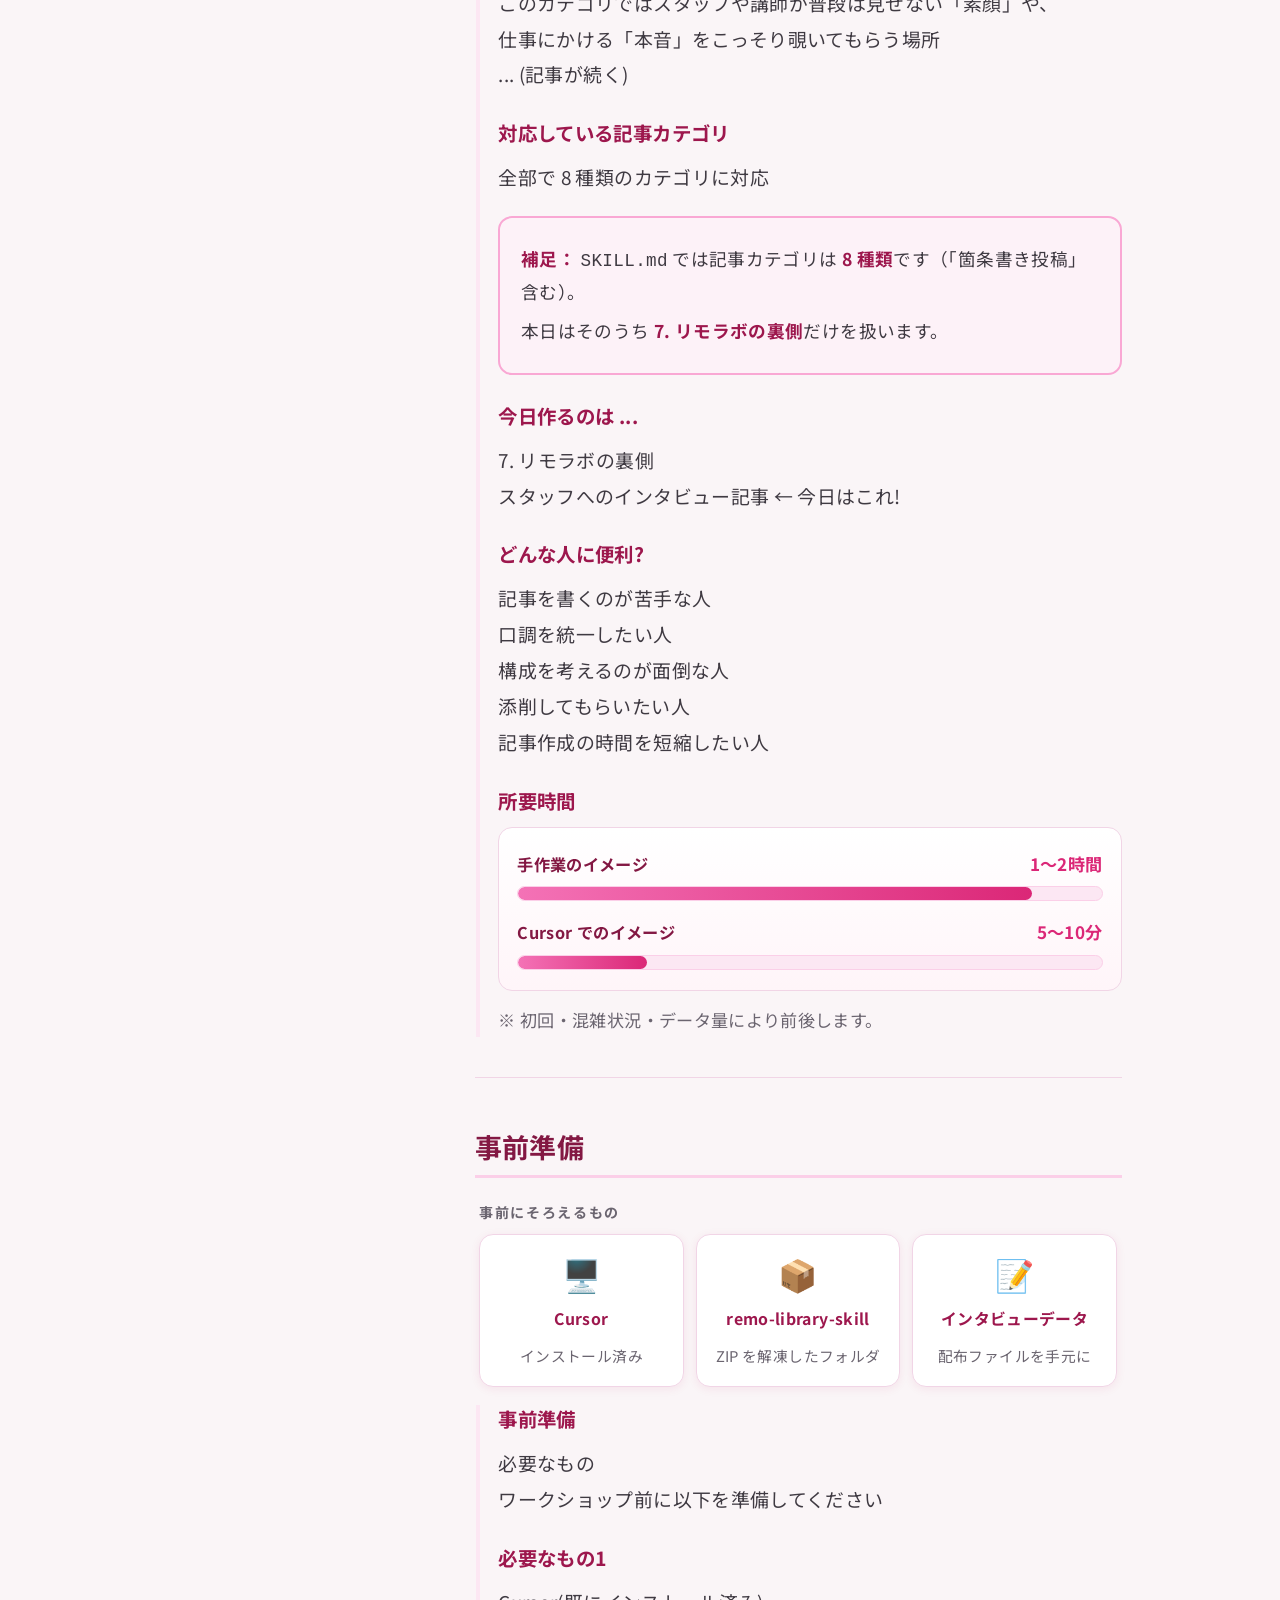
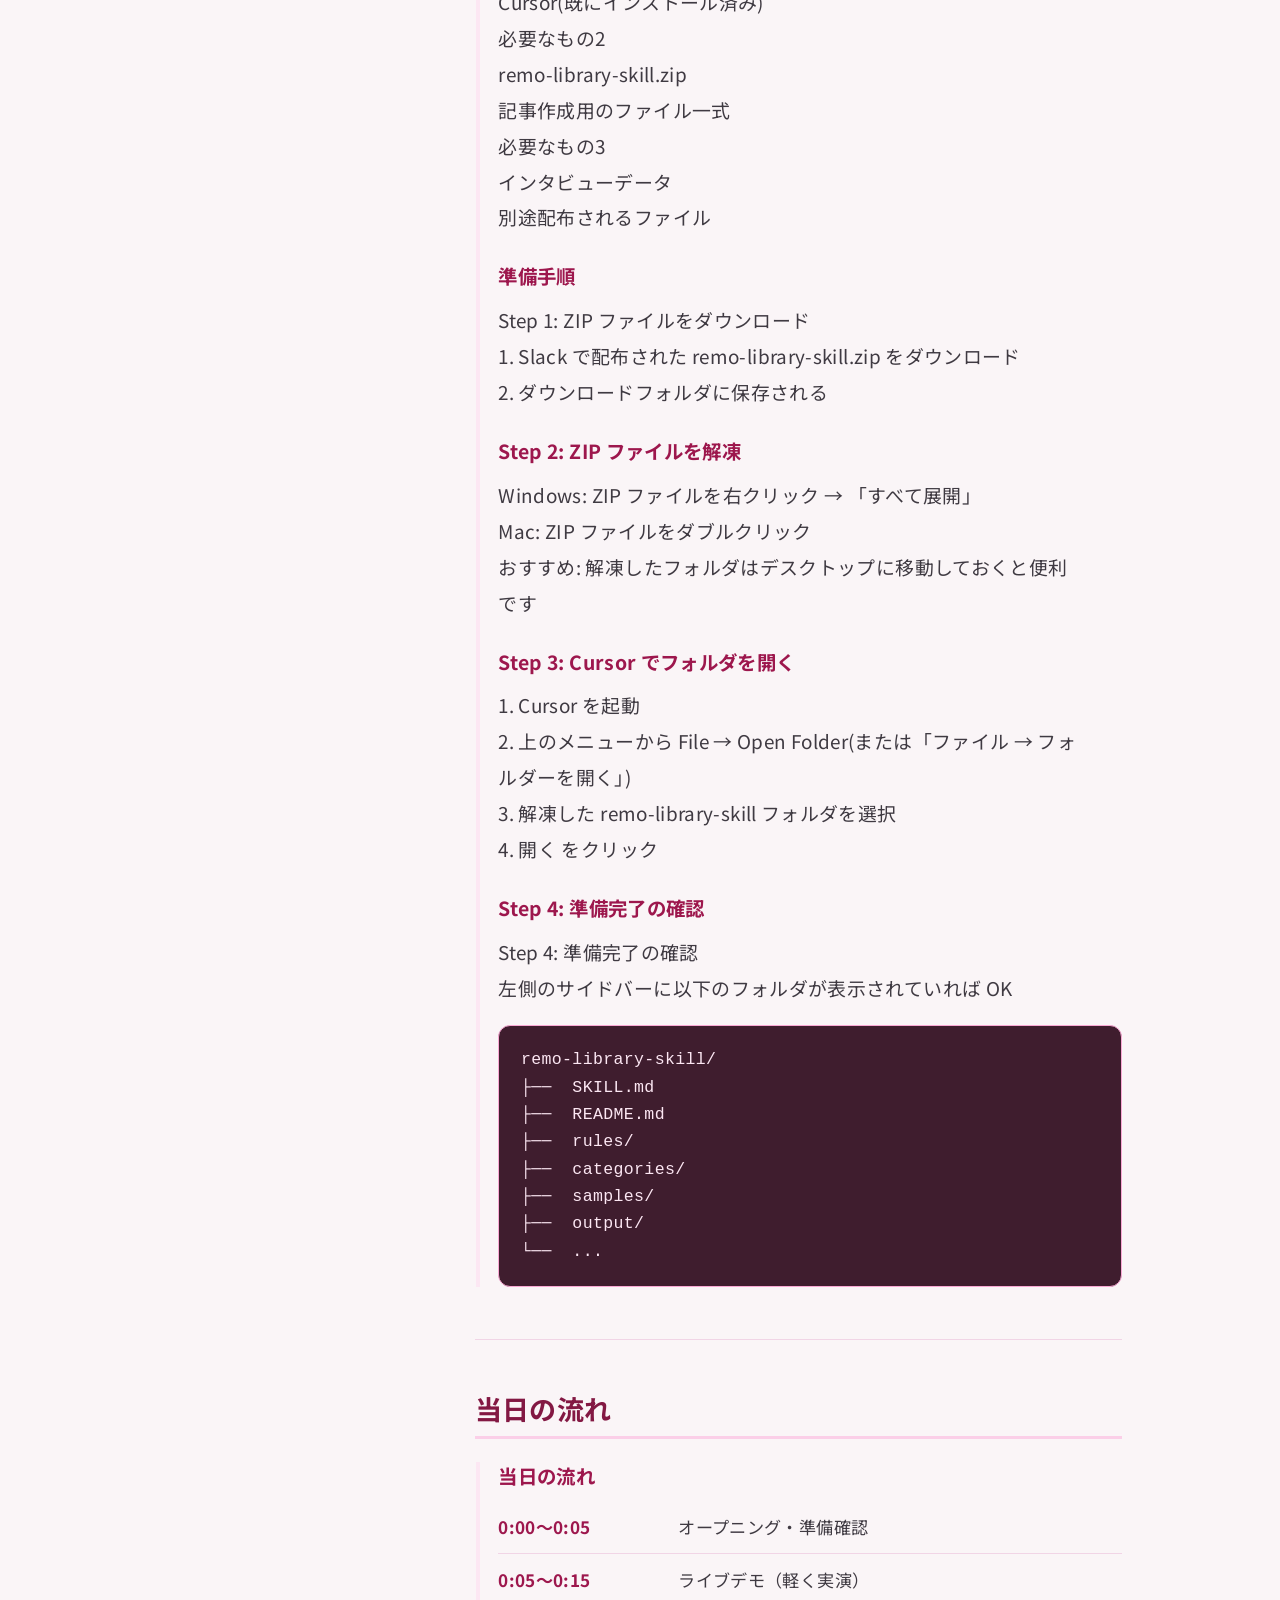
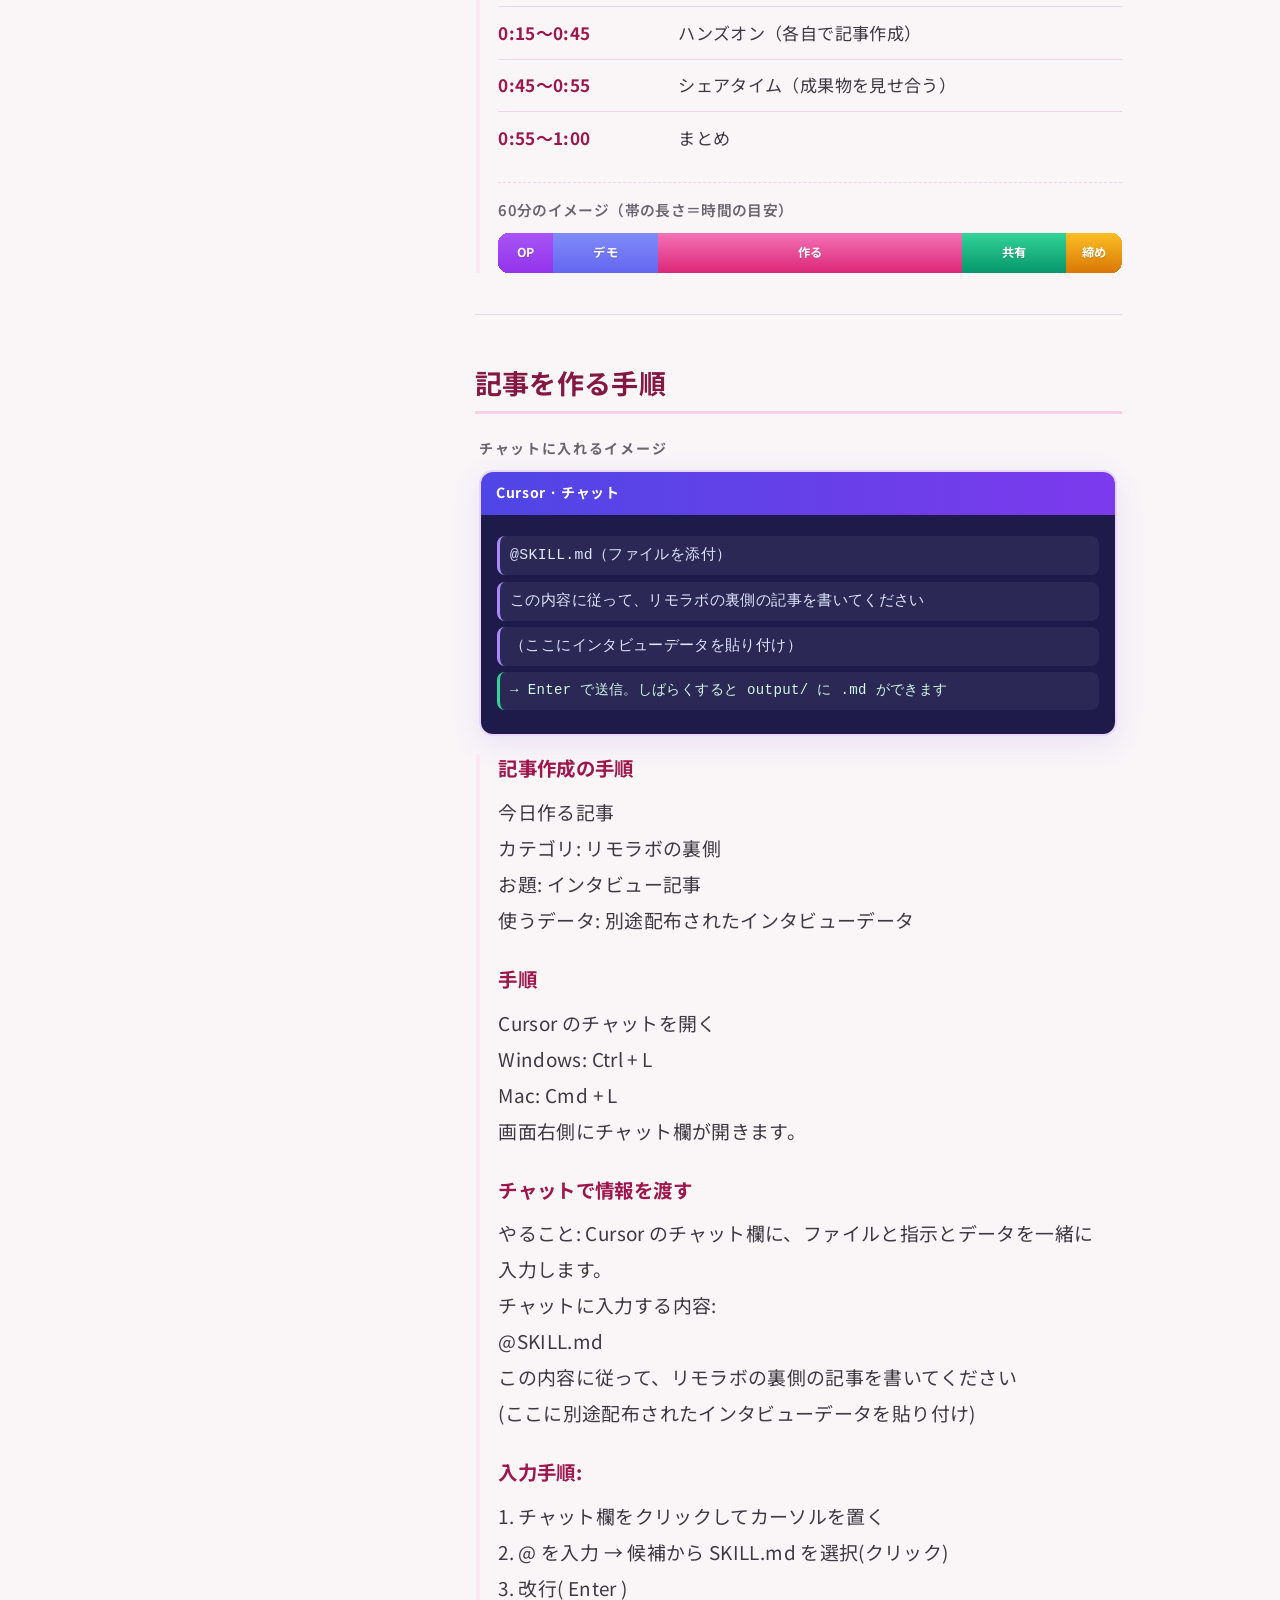
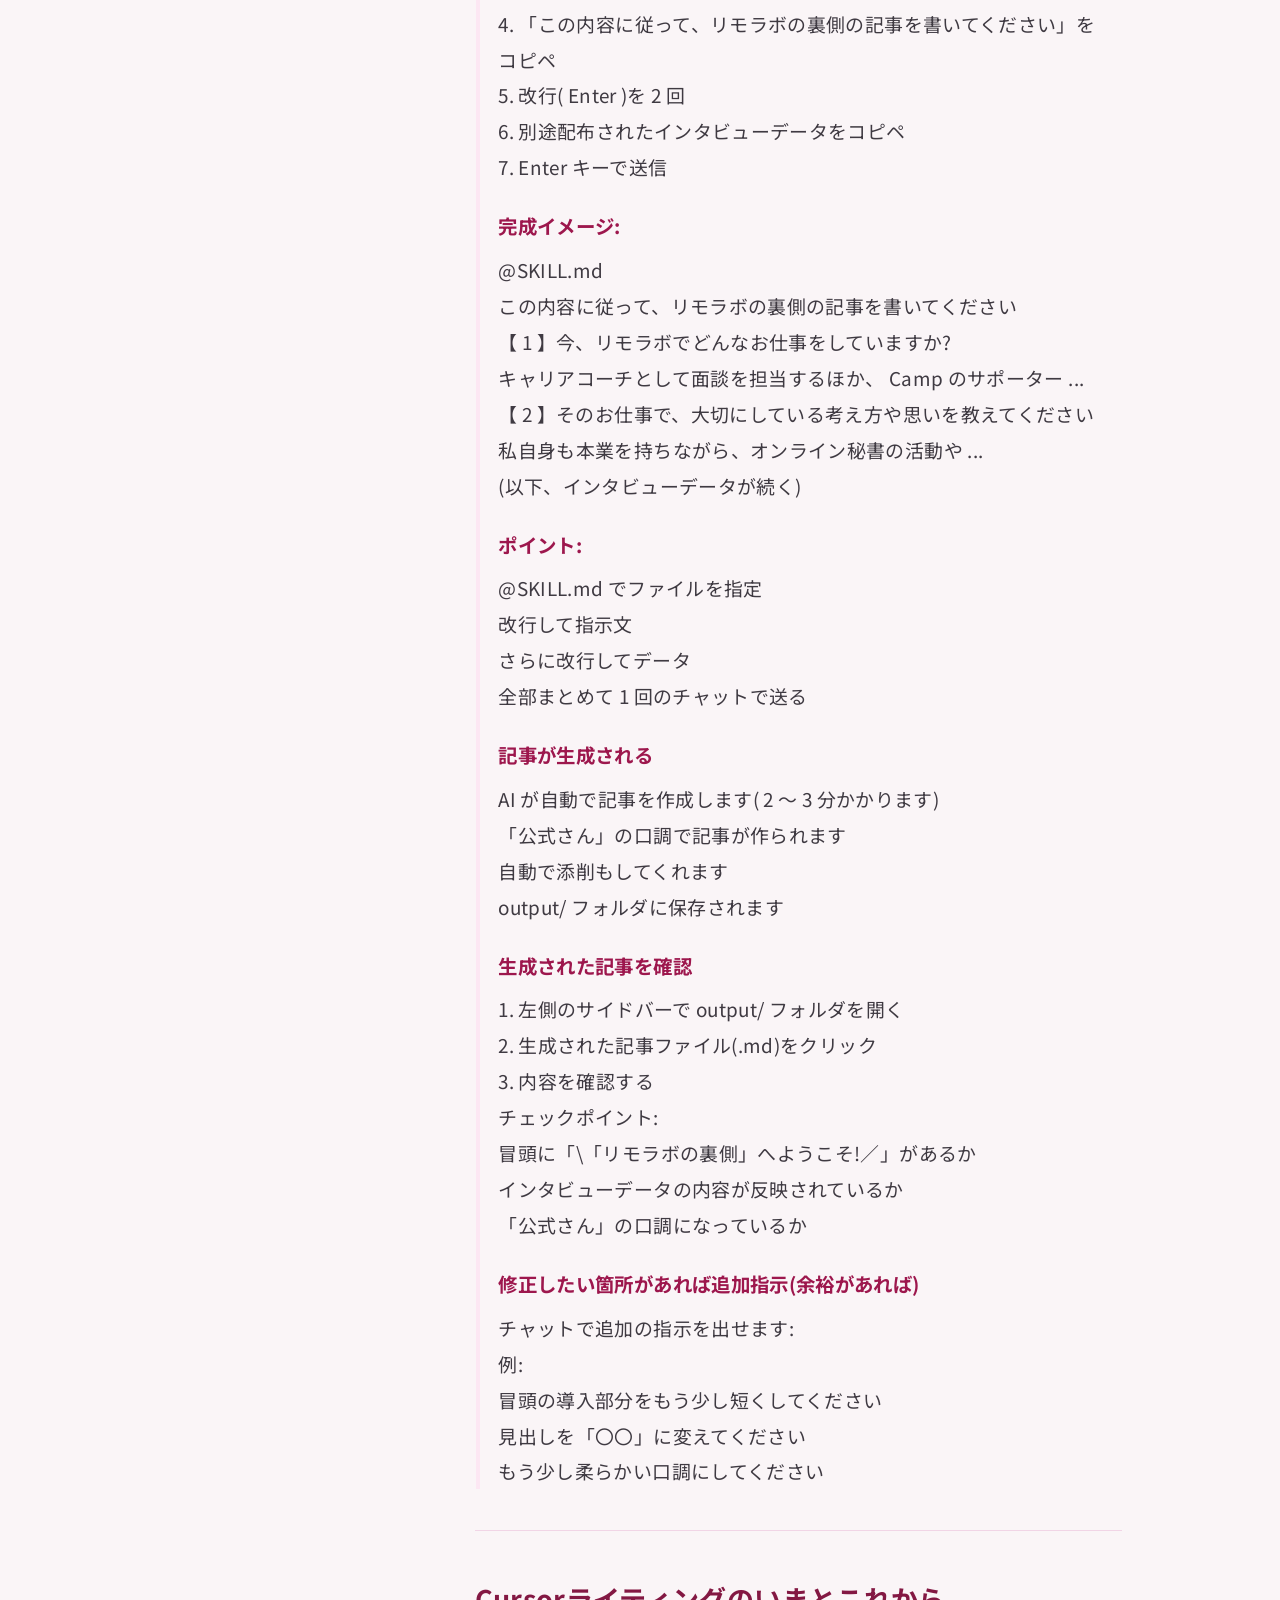
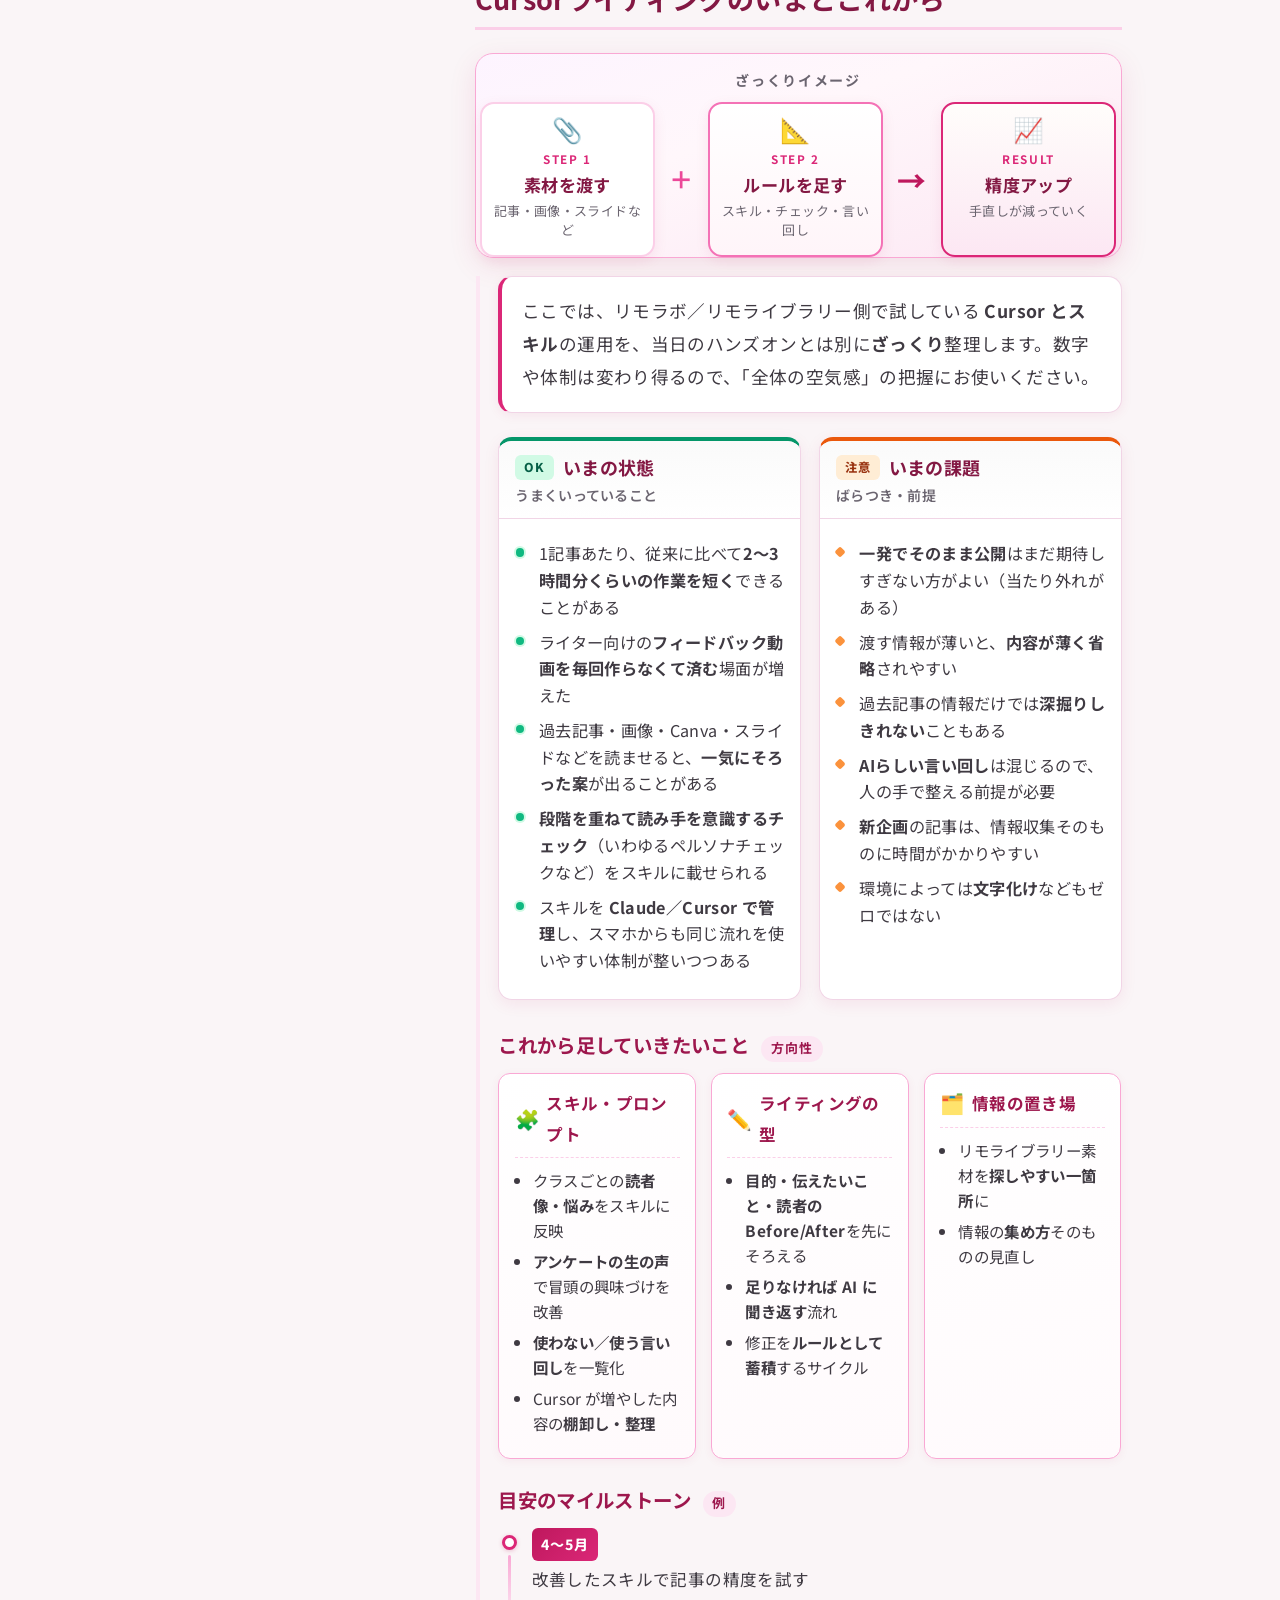
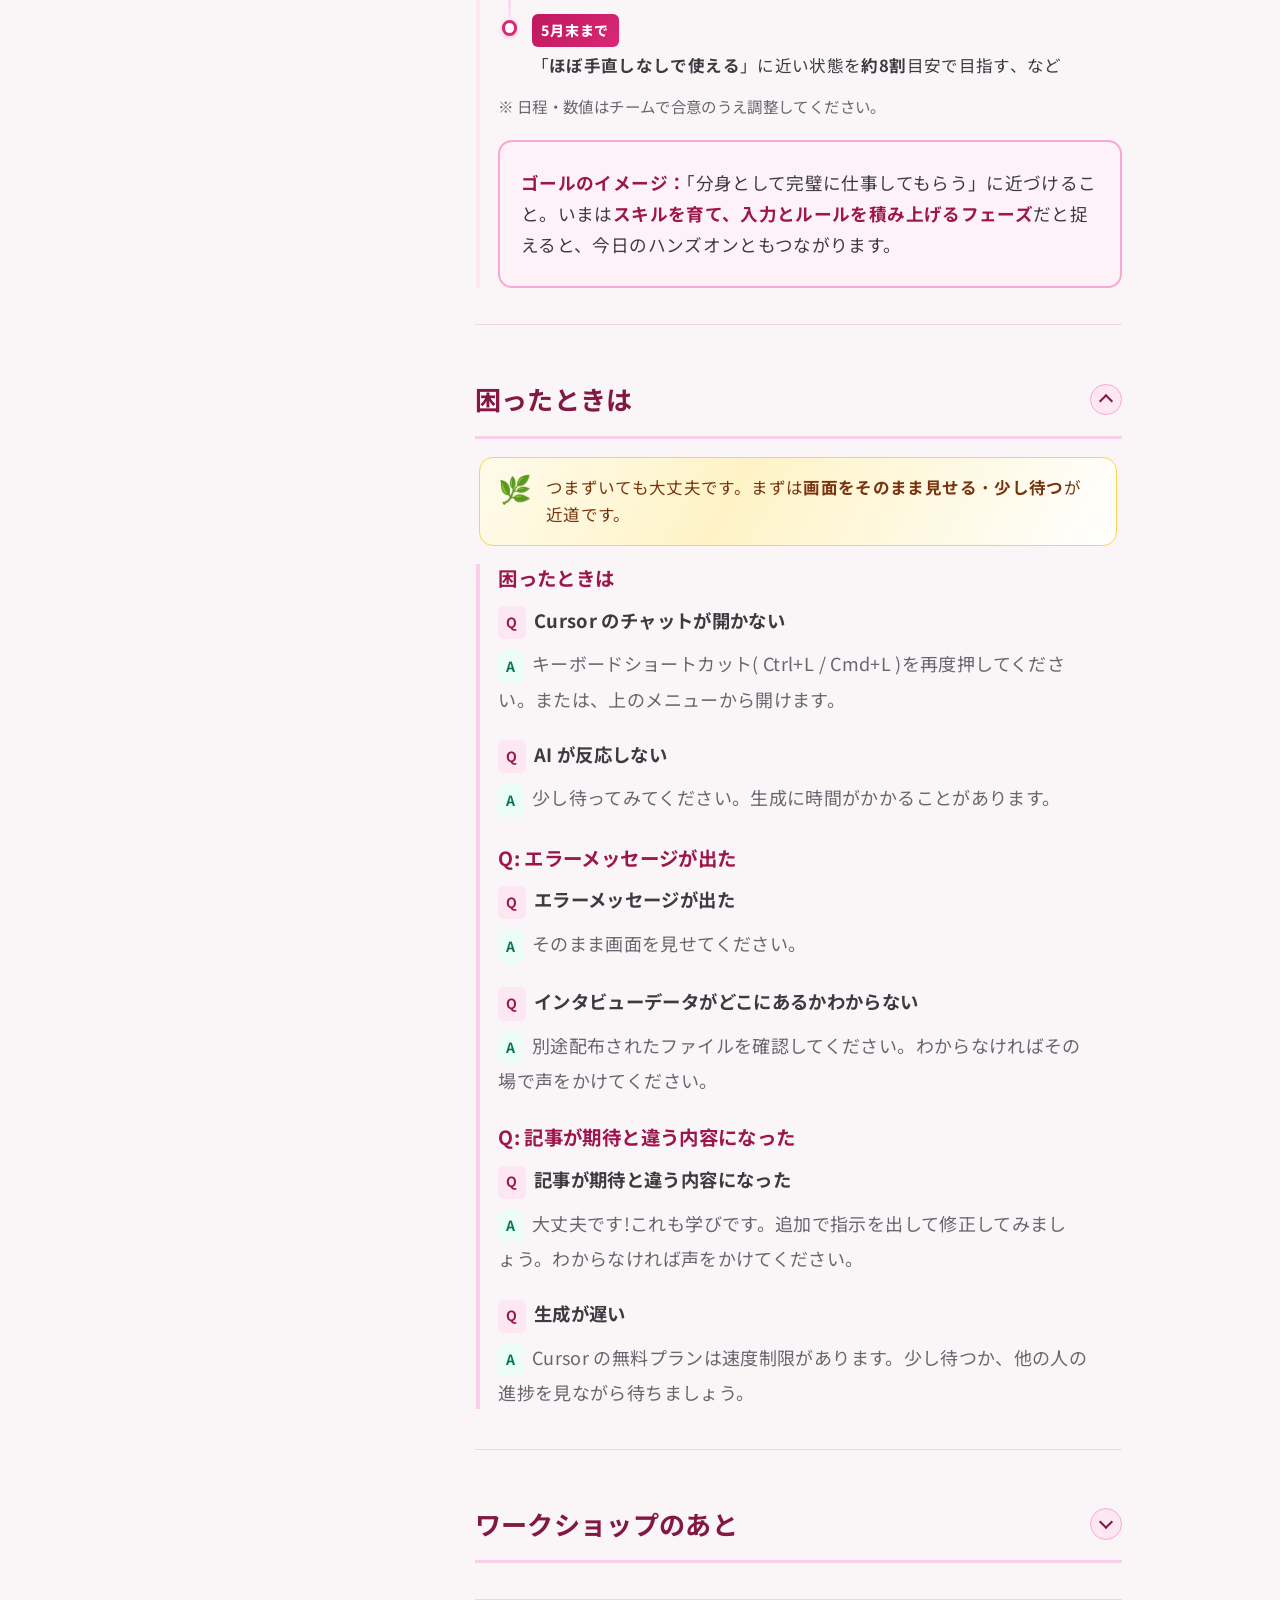
==== commit 16d0bdf5: "Update handbook: outlook chapter visual layout and CSS Made-with: Cursor" ====
--- a/ワークショップ手順書_v2.html
+++ b/ワークショップ手順書_v2.html
@@ -454,73 +454,111 @@
 
     <div class="chapter-viz chapter-viz-outlook">
       <p class="viz-caption">ざっくりイメージ</p>
-      <div class="viz-outlook-flow" role="img" aria-label="素材とルールを足すと精度が上がるイメージ">
-        <span class="viz-outlook-step">素材を渡す</span>
-        <span class="viz-outlook-arr" aria-hidden="true">＋</span>
-        <span class="viz-outlook-step">ルールを足す</span>
-        <span class="viz-outlook-arr" aria-hidden="true">→</span>
-        <span class="viz-outlook-step">精度アップ</span>
-      </div>
-    </div>
-    <div class="chapter-inner">
-
-      <p class="outlook-lead">ここでは、リモラボ／リモライブラリー側で試している <strong>Cursor とスキル</strong>の運用を、当日のハンズオンとは別に<strong>ざっくり</strong>整理します。数字や体制は変わり得るので、「全体の空気感」の把握にお使いください。</p>
-
-      <h3 class="chunk-title">いまの状態（うまくいっていること）</h3>
+      <div class="outlook-flow-diagram" role="img" aria-label="素材とルールを足すと精度が上がるイメージ">
+        <div class="outlook-flow-card">
+          <span class="outlook-flow-ico" aria-hidden="true">📎</span>
+          <span class="outlook-flow-kicker">STEP 1</span>
+          <span class="outlook-flow-main">素材を渡す</span>
+          <span class="outlook-flow-sub">記事・画像・スライドなど</span>
+        </div>
+        <span class="outlook-flow-op" aria-hidden="true">＋</span>
+        <div class="outlook-flow-card outlook-flow-card--accent">
+          <span class="outlook-flow-ico" aria-hidden="true">📐</span>
+          <span class="outlook-flow-kicker">STEP 2</span>
+          <span class="outlook-flow-main">ルールを足す</span>
+          <span class="outlook-flow-sub">スキル・チェック・言い回し</span>
+        </div>
+        <span class="outlook-flow-op outlook-flow-op--arrow" aria-hidden="true">→</span>
+        <div class="outlook-flow-card outlook-flow-card--goal">
+          <span class="outlook-flow-ico" aria-hidden="true">📈</span>
+          <span class="outlook-flow-kicker">RESULT</span>
+          <span class="outlook-flow-main">精度アップ</span>
+          <span class="outlook-flow-sub">手直しが減っていく</span>
+        </div>
+      </div>
+    </div>
+    <div class="chapter-inner">
+
+      <div class="outlook-lead-card">
+        <p class="outlook-lead">ここでは、リモラボ／リモライブラリー側で試している <strong>Cursor とスキル</strong>の運用を、当日のハンズオンとは別に<strong>ざっくり</strong>整理します。数字や体制は変わり得るので、「全体の空気感」の把握にお使いください。</p>
+      </div>
+
+      <div class="outlook-compare" role="presentation">
+        <article class="outlook-panel outlook-panel--good" aria-labelledby="outlook-good-h">
+          <h3 class="outlook-panel-head" id="outlook-good-h"><span class="outlook-panel-badge outlook-panel-badge--good">OK</span>いまの状態<span class="outlook-panel-sub">うまくいっていること</span></h3>
+          <ul class="outlook-item-list outlook-item-list--good">
+            <li>1記事あたり、従来に比べて<strong>2〜3時間分くらいの作業を短く</strong>できることがある</li>
+            <li>ライター向けの<strong>フィードバック動画を毎回作らなくて済む</strong>場面が増えた</li>
+            <li>過去記事・画像・Canva・スライドなどを読ませると、<strong>一気にそろった案</strong>が出ることがある</li>
+            <li><strong>段階を重ねて読み手を意識するチェック</strong>（いわゆるペルソナチェックなど）をスキルに載せられる</li>
+            <li>スキルを <strong>Claude／Cursor で管理</strong>し、スマホからも同じ流れを使いやすい体制が整いつつある</li>
+          </ul>
+        </article>
+        <article class="outlook-panel outlook-panel--risk" aria-labelledby="outlook-risk-h">
+          <h3 class="outlook-panel-head" id="outlook-risk-h"><span class="outlook-panel-badge outlook-panel-badge--risk">注意</span>いまの課題<span class="outlook-panel-sub">ばらつき・前提</span></h3>
+          <ul class="outlook-item-list outlook-item-list--risk">
+            <li><strong>一発でそのまま公開</strong>はまだ期待しすぎない方がよい（当たり外れがある）</li>
+            <li>渡す情報が薄いと、<strong>内容が薄く省略</strong>されやすい</li>
+            <li>過去記事の情報だけでは<strong>深掘りしきれない</strong>こともある</li>
+            <li><strong>AIらしい言い回し</strong>は混じるので、人の手で整える前提が必要</li>
+            <li><strong>新企画</strong>の記事は、情報収集そのものに時間がかかりやすい</li>
+            <li>環境によっては<strong>文字化け</strong>などもゼロではない</li>
+          </ul>
+        </article>
+      </div>
+
+      <h3 class="chunk-title outlook-section-heading">これから足していきたいこと<span class="outlook-section-tag">方向性</span></h3>
+      <div class="chunk-body outlook-future-wrap">
+        <div class="outlook-future-grid">
+          <div class="outlook-mini-card">
+            <h4 class="outlook-mini-title"><span class="outlook-mini-ico" aria-hidden="true">🧩</span>スキル・プロンプト</h4>
+            <ul class="outlook-mini-list">
+              <li>クラスごとの<strong>読者像・悩み</strong>をスキルに反映</li>
+              <li><strong>アンケートの生の声</strong>で冒頭の興味づけを改善</li>
+              <li><strong>使わない／使う言い回し</strong>を一覧化</li>
+              <li>Cursor が増やした内容の<strong>棚卸し・整理</strong></li>
+            </ul>
+          </div>
+          <div class="outlook-mini-card">
+            <h4 class="outlook-mini-title"><span class="outlook-mini-ico" aria-hidden="true">✏️</span>ライティングの型</h4>
+            <ul class="outlook-mini-list">
+              <li><strong>目的・伝えたいこと・読者の Before/After</strong>を先にそろえる</li>
+              <li><strong>足りなければ AI に聞き返す</strong>流れ</li>
+              <li>修正を<strong>ルールとして蓄積</strong>するサイクル</li>
+            </ul>
+          </div>
+          <div class="outlook-mini-card">
+            <h4 class="outlook-mini-title"><span class="outlook-mini-ico" aria-hidden="true">🗂️</span>情報の置き場</h4>
+            <ul class="outlook-mini-list">
+              <li>リモライブラリー素材を<strong>探しやすい一箇所</strong>に</li>
+              <li>情報の<strong>集め方</strong>そのものの見直し</li>
+            </ul>
+          </div>
+        </div>
+      </div>
+
+      <h3 class="chunk-title outlook-section-heading">目安のマイルストーン<span class="outlook-section-tag">例</span></h3>
       <div class="chunk-body">
-        <ul class="outlook-list">
-          <li>1記事あたり、従来に比べて<strong>2〜3時間分くらいの作業を短く</strong>できることがある</li>
-          <li>ライター向けの<strong>フィードバック動画を毎回作らなくて済む</strong>場面が増えた</li>
-          <li>過去記事・画像・Canva・スライドなどを読ませると、<strong>一気にそろった案</strong>が出ることがある</li>
-          <li><strong>段階を重ねて読み手を意識するチェック</strong>（いわゆるペルソナチェックなど）をスキルに載せられる</li>
-          <li>スキルを <strong>Claude／Cursor で管理</strong>し、スマホからも同じ流れを使いやすい体制が整いつつある</li>
-        </ul>
-      </div>
-
-      <h3 class="chunk-title">いまの課題・ばらつき</h3>
-      <div class="chunk-body">
-        <ul class="outlook-list">
-          <li><strong>一発でそのまま公開</strong>はまだ期待しすぎない方がよい（当たり外れがある）</li>
-          <li>渡す情報が薄いと、<strong>内容が薄く省略</strong>されやすい</li>
-          <li>過去記事の情報だけでは<strong>深掘りしきれない</strong>こともある</li>
-          <li><strong>AIらしい言い回し</strong>は混じるので、人の手で整える前提が必要</li>
-          <li><strong>新企画</strong>の記事は、情報収集そのものに時間がかかりやすい</li>
-          <li>環境によっては<strong>文字化け</strong>などもゼロではない</li>
-        </ul>
-      </div>
-
-      <h3 class="chunk-title">これから足していきたいこと（方向性）</h3>
-      <div class="chunk-body">
-        <p class="prose outlook-subhead"><strong>スキル・プロンプト</strong></p>
-        <ul class="outlook-list">
-          <li>クラスごとの<strong>読者像・悩み</strong>をスキルに反映する</li>
-          <li><strong>アンケートの生の声</strong>を組み込み、冒頭の興味づけを改善する</li>
-          <li><strong>使わない言い回し／使う言い回し</strong>を一覧化してスキルに載せる</li>
-          <li>Cursor が増やしたスキル内容の<strong>棚卸し・整理</strong></li>
-        </ul>
-        <p class="prose outlook-subhead"><strong>ライティングの型</strong></p>
-        <ul class="outlook-list">
-          <li>書く前に <strong>目的・伝えたいこと・読者の Before/After</strong> をそろえる運用</li>
-          <li><strong>最低限の情報がないと書けない</strong>と、AI から聞き返す流れ</li>
-          <li>修正内容を<strong>ルールとして蓄積</strong>するサイクルの定着</li>
-        </ul>
-        <p class="prose outlook-subhead"><strong>情報の置き場</strong></p>
-        <ul class="outlook-list">
-          <li>リモライブラリー関連の素材を<strong>探しやすい一箇所</strong>に寄せる</li>
-          <li>情報の集め方そのものの見直し</li>
-        </ul>
-      </div>
-
-      <h3 class="chunk-title">目安のマイルストーン（例）</h3>
-      <div class="chunk-body">
-        <ul class="outlook-list">
-          <li><strong>4〜5月</strong>：改善したスキルで記事の精度を試す</li>
-          <li><strong>5月末まで</strong>：運営として「<strong>ほぼ手直しなしで使える</strong>」に近い状態を<strong>約8割</strong>目安で目指す、など</li>
-        </ul>
+        <ol class="outlook-milestones" aria-label="マイルストーンの例">
+          <li class="outlook-ms-item">
+            <span class="outlook-ms-dot" aria-hidden="true"></span>
+            <div class="outlook-ms-body">
+              <span class="outlook-ms-when">4〜5月</span>
+              <span class="outlook-ms-text">改善したスキルで記事の精度を試す</span>
+            </div>
+          </li>
+          <li class="outlook-ms-item">
+            <span class="outlook-ms-dot" aria-hidden="true"></span>
+            <div class="outlook-ms-body">
+              <span class="outlook-ms-when">5月末まで</span>
+              <span class="outlook-ms-text">「<strong>ほぼ手直しなしで使える</strong>」に近い状態を<strong>約8割</strong>目安で目指す、など</span>
+            </div>
+          </li>
+        </ol>
         <p class="outlook-note">※ 日程・数値はチームで合意のうえ調整してください。</p>
       </div>
 
-      <aside class="callout callout-info">
+      <aside class="callout callout-info outlook-goal-callout">
         <p><strong>ゴールのイメージ：</strong>「分身として完璧に仕事してもらう」に近づけること。いまは<strong>スキルを育て、入力とルールを積み上げるフェーズ</strong>だと捉えると、今日のハンズオンともつながります。</p>
       </aside>
     </div>
--- a/workshop-document.css
+++ b/workshop-document.css
@@ -126,63 +126,351 @@
   margin: 0.25rem 0;
 }
 
-/* Cursorライティングのいまとこれから（章） */
+/* Cursorライティングのいまとこれから（章・視覚強化） */
+.chapter-viz-outlook {
+  background: linear-gradient(160deg, #fdf4ff 0%, #fff7fb 40%, #fce7f3 100%);
+  border: 1px solid #f9a8d4;
+  border-radius: 18px;
+  padding: 1.1rem 1rem 1.25rem;
+  margin-bottom: 0.25rem;
+  box-shadow: 0 8px 28px rgba(190, 24, 93, 0.1);
+}
+.chapter-viz-outlook .viz-caption {
+  text-align: center;
+  margin-bottom: 0.85rem;
+  font-weight: 700;
+  color: #9d174d;
+  letter-spacing: 0.06em;
+}
+.outlook-flow-diagram {
+  display: flex;
+  flex-wrap: wrap;
+  align-items: stretch;
+  justify-content: center;
+  gap: 0.5rem 0.65rem;
+}
+.outlook-flow-card {
+  flex: 1 1 7.5rem;
+  max-width: 11rem;
+  min-height: 7.5rem;
+  display: flex;
+  flex-direction: column;
+  align-items: center;
+  text-align: center;
+  padding: 0.75rem 0.65rem 0.85rem;
+  background: #fff;
+  border: 2px solid #fbcfe8;
+  border-radius: 14px;
+  box-shadow: 0 4px 14px rgba(190, 24, 93, 0.08);
+}
+.outlook-flow-card--accent {
+  border-color: #f472b6;
+  background: linear-gradient(180deg, #fff 0%, #fff5f9 100%);
+}
+.outlook-flow-card--goal {
+  border-color: #db2777;
+  background: linear-gradient(180deg, #fffdfb 0%, #fce7f3 100%);
+}
+.outlook-flow-ico {
+  font-size: 1.35rem;
+  line-height: 1;
+  margin-bottom: 0.35rem;
+}
+.outlook-flow-kicker {
+  font-size: 0.65rem;
+  font-weight: 700;
+  letter-spacing: 0.14em;
+  color: #db2777;
+  margin-bottom: 0.2rem;
+}
+.outlook-flow-main {
+  font-size: 0.95rem;
+  font-weight: 700;
+  color: #831843;
+  line-height: 1.35;
+}
+.outlook-flow-sub {
+  margin-top: 0.35rem;
+  font-size: 0.72rem;
+  line-height: 1.45;
+  color: var(--muted);
+}
+.outlook-flow-op {
+  align-self: center;
+  font-size: 1.35rem;
+  font-weight: 800;
+  color: #ec4899;
+  padding: 0 0.15rem;
+}
+.outlook-flow-op--arrow {
+  font-size: 1.6rem;
+  color: #be185d;
+}
+@media (max-width: 520px) {
+  .outlook-flow-diagram {
+    flex-direction: column;
+    align-items: center;
+  }
+  .outlook-flow-card {
+    max-width: 100%;
+    width: 100%;
+    min-height: 0;
+  }
+  .outlook-flow-op {
+    transform: rotate(90deg);
+    padding: 0.25rem 0;
+  }
+  .outlook-flow-op--arrow {
+    transform: none;
+  }
+}
+
+.chapter-outlook .outlook-lead-card {
+  margin: 0 0 1.35rem;
+  padding: 1rem 1.1rem 1.05rem;
+  background: #fff;
+  border: 1px solid var(--border);
+  border-radius: 14px;
+  border-left: 4px solid #db2777;
+  box-shadow: 0 2px 12px var(--shadow);
+}
 .chapter-outlook .outlook-lead {
-  margin: 0 0 1.25rem;
+  margin: 0;
   font-size: 0.98rem;
-  line-height: 1.8;
+  line-height: 1.85;
   color: var(--text);
 }
-.chapter-outlook .outlook-subhead {
-  margin: 1.1rem 0 0.35rem;
-  font-size: 0.95rem;
-  color: #9d174d;
-}
-.chapter-outlook .outlook-subhead:first-of-type {
-  margin-top: 0;
-}
-.chapter-outlook .outlook-list {
-  margin: 0.25rem 0 0.85rem;
-  padding-left: 1.2rem;
-  font-size: 0.95rem;
-  line-height: 1.75;
+
+.outlook-compare {
+  display: grid;
+  grid-template-columns: 1fr 1fr;
+  gap: 1rem;
+  margin: 0 0 1.75rem;
+}
+@media (max-width: 720px) {
+  .outlook-compare {
+    grid-template-columns: 1fr;
+  }
+}
+.outlook-panel {
+  margin: 0;
+  padding: 0;
+  border-radius: 14px;
+  overflow: hidden;
+  border: 1px solid var(--border);
+  background: var(--card);
+  box-shadow: 0 4px 16px var(--shadow);
+}
+.outlook-panel--good {
+  border-top: 4px solid #059669;
+}
+.outlook-panel--risk {
+  border-top: 4px solid #ea580c;
+}
+.outlook-panel-head {
+  margin: 0;
+  padding: 0.75rem 0.9rem 0.65rem;
+  font-size: 1rem;
+  font-weight: 700;
+  color: #831843;
+  line-height: 1.4;
+  background: linear-gradient(180deg, #fafafa 0%, #fff 100%);
+  border-bottom: 1px solid var(--border);
+  display: flex;
+  flex-wrap: wrap;
+  align-items: center;
+  gap: 0.35rem 0.5rem;
+}
+.outlook-panel-sub {
+  display: block;
+  width: 100%;
+  font-size: 0.78rem;
+  font-weight: 600;
+  color: var(--muted);
+  letter-spacing: 0.02em;
+}
+.outlook-panel-badge {
+  display: inline-block;
+  padding: 0.2rem 0.5rem;
+  border-radius: 6px;
+  font-size: 0.68rem;
+  font-weight: 800;
+  letter-spacing: 0.06em;
+}
+.outlook-panel-badge--good {
+  background: #d1fae5;
+  color: #065f46;
+}
+.outlook-panel-badge--risk {
+  background: #ffedd5;
+  color: #9a3412;
+}
+.outlook-item-list {
+  margin: 0;
+  padding: 0.75rem 0.85rem 0.95rem 2.05rem;
+  list-style: none;
+  font-size: 0.9rem;
+  line-height: 1.65;
   color: var(--text);
 }
-.chapter-outlook .outlook-list:last-of-type {
+.outlook-item-list li {
+  position: relative;
+  margin: 0.45rem 0;
+  padding-left: 0.15rem;
+}
+.outlook-item-list--good li::before {
+  content: "";
+  position: absolute;
+  left: -1.15rem;
+  top: 0.5em;
+  width: 0.45rem;
+  height: 0.45rem;
+  border-radius: 50%;
+  background: #10b981;
+  box-shadow: 0 0 0 2px #d1fae5;
+}
+.outlook-item-list--risk li::before {
+  content: "";
+  position: absolute;
+  left: -1.15rem;
+  top: 0.5em;
+  width: 0.45rem;
+  height: 0.45rem;
+  border-radius: 2px;
+  background: #fb923c;
+  transform: rotate(45deg);
+}
+.chapter-outlook .outlook-section-heading {
+  display: flex;
+  flex-wrap: wrap;
+  align-items: baseline;
+  gap: 0.5rem 0.65rem;
+}
+.outlook-section-tag {
+  display: inline-block;
+  font-size: 0.72rem;
+  font-weight: 700;
+  letter-spacing: 0.08em;
+  color: #9d174d;
+  background: #fce7f3;
+  padding: 0.2rem 0.55rem;
+  border-radius: 999px;
+  vertical-align: middle;
+}
+.outlook-future-wrap {
   margin-bottom: 0.25rem;
 }
-.chapter-outlook .outlook-list li {
-  margin: 0.35rem 0;
+.outlook-future-grid {
+  display: grid;
+  grid-template-columns: repeat(3, minmax(0, 1fr));
+  gap: 0.85rem;
+  margin-top: 0.35rem;
+}
+@media (max-width: 820px) {
+  .outlook-future-grid {
+    grid-template-columns: 1fr;
+  }
+}
+.outlook-mini-card {
+  background: linear-gradient(165deg, #fff 0%, #fffafc 100%);
+  border: 1px solid #f9a8d4;
+  border-radius: 12px;
+  padding: 0.75rem 0.85rem 0.9rem;
+  box-shadow: 0 2px 10px rgba(190, 24, 93, 0.06);
+}
+.outlook-mini-title {
+  margin: 0 0 0.55rem;
+  font-size: 0.92rem;
+  font-weight: 700;
+  color: #9d174d;
+  display: flex;
+  align-items: center;
+  gap: 0.35rem;
+  padding-bottom: 0.45rem;
+  border-bottom: 1px dashed #fbcfe8;
+}
+.outlook-mini-ico {
+  font-size: 1.1rem;
+  line-height: 1;
+}
+.outlook-mini-list {
+  margin: 0;
+  padding-left: 1rem;
+  font-size: 0.86rem;
+  line-height: 1.62;
+  color: var(--text);
+}
+.outlook-mini-list li {
+  margin: 0.32rem 0;
+}
+
+.outlook-milestones {
+  list-style: none;
+  margin: 0.35rem 0 0;
+  padding: 0;
+  position: relative;
+}
+.outlook-ms-item {
+  position: relative;
+  padding: 0 0 1.15rem 1.85rem;
+  margin: 0;
+}
+.outlook-ms-item:last-child {
+  padding-bottom: 0;
+}
+.outlook-ms-item::before {
+  content: "";
+  position: absolute;
+  left: 0.55rem;
+  top: 1.5rem;
+  bottom: -0.25rem;
+  width: 3px;
+  background: linear-gradient(180deg, #f9a8d4 0%, #fce7f3 100%);
+  border-radius: 2px;
+}
+.outlook-ms-item:last-child::before {
+  display: none;
+}
+.outlook-ms-dot {
+  position: absolute;
+  left: 0.2rem;
+  top: 0.35rem;
+  width: 0.85rem;
+  height: 0.85rem;
+  border-radius: 50%;
+  background: #fff;
+  border: 3px solid #db2777;
+  box-shadow: 0 1px 4px rgba(190, 24, 93, 0.25);
+}
+.outlook-ms-body {
+  display: flex;
+  flex-direction: column;
+  gap: 0.25rem;
+}
+.outlook-ms-when {
+  display: inline-block;
+  font-size: 0.78rem;
+  font-weight: 800;
+  letter-spacing: 0.05em;
+  color: #fff;
+  background: linear-gradient(135deg, #be185d 0%, #db2777 100%);
+  padding: 0.2rem 0.55rem;
+  border-radius: 6px;
+  width: fit-content;
+}
+.outlook-ms-text {
+  font-size: 0.92rem;
+  line-height: 1.65;
+  color: var(--text);
 }
 .chapter-outlook .outlook-note {
-  margin: 0.65rem 0 0;
+  margin: 0.85rem 0 0;
   font-size: 0.86rem;
   color: var(--muted);
   line-height: 1.6;
 }
-.chapter-viz-outlook .viz-outlook-flow {
-  display: flex;
-  flex-wrap: wrap;
-  align-items: center;
-  justify-content: center;
-  gap: 0.45rem 0.65rem;
-  padding: 0.35rem 0;
-}
-.chapter-viz-outlook .viz-outlook-step {
-  display: inline-block;
-  padding: 0.4rem 0.85rem;
-  background: #fff;
-  border: 1px solid var(--border);
-  border-radius: 999px;
-  font-size: 0.88rem;
-  font-weight: 600;
-  color: #831843;
-  box-shadow: 0 1px 6px var(--shadow);
-}
-.chapter-viz-outlook .viz-outlook-arr {
-  font-weight: 700;
-  color: #db2777;
-  font-size: 0.95rem;
+.chapter-outlook .outlook-goal-callout {
+  margin-top: 1.15rem;
 }
 
 /* 付録：details で畳む章 */
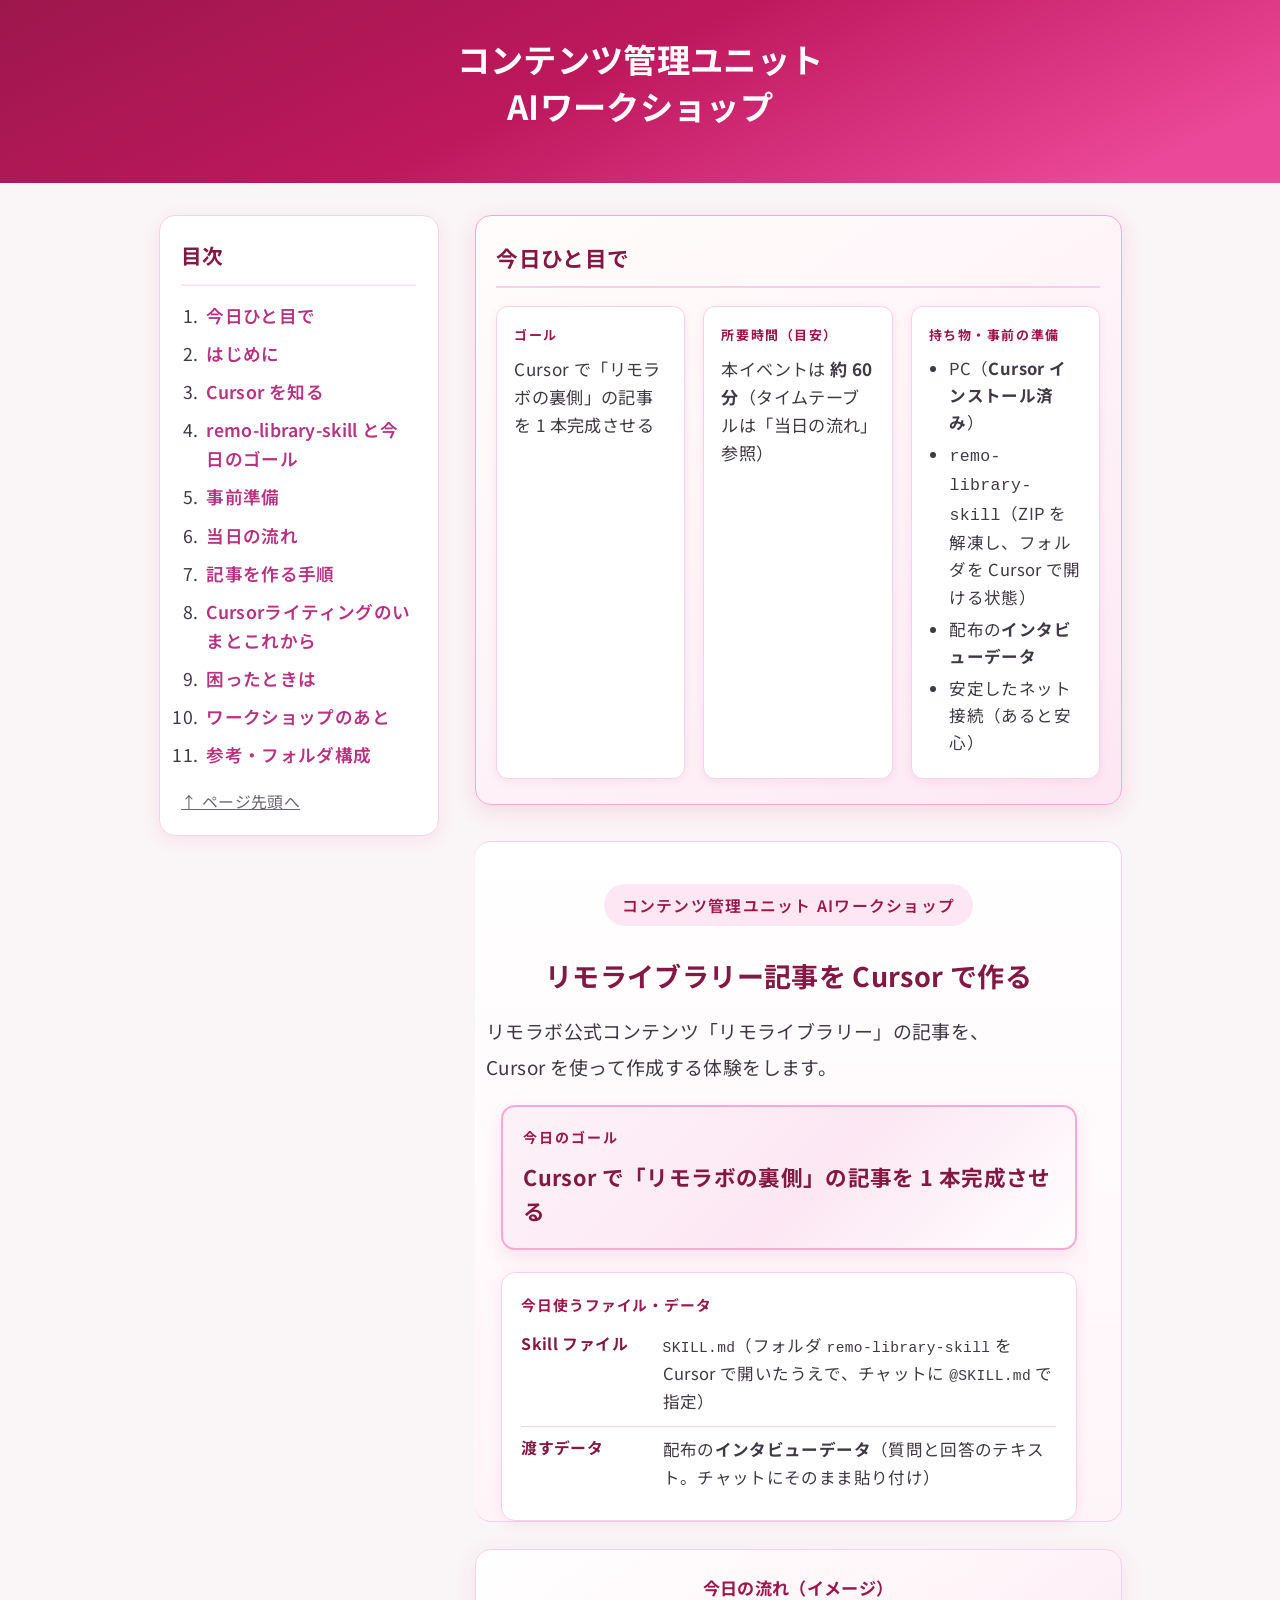
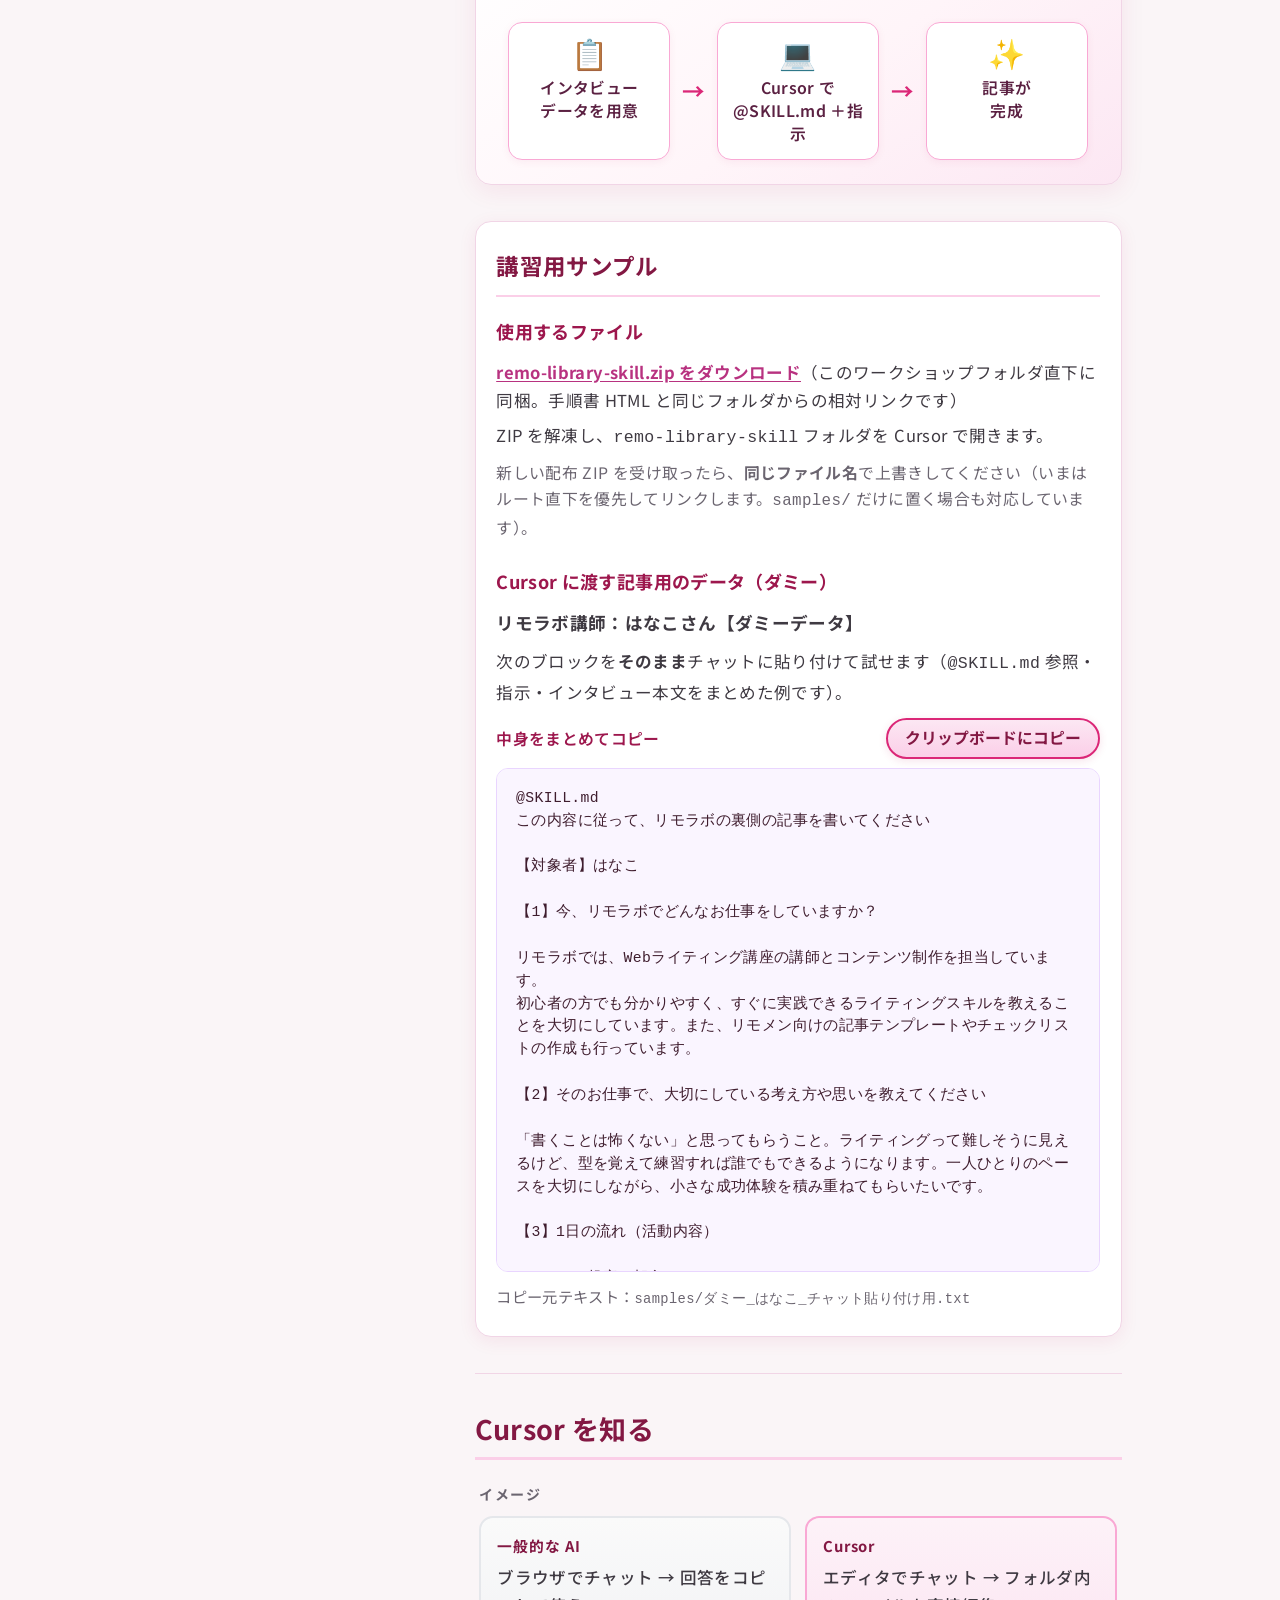
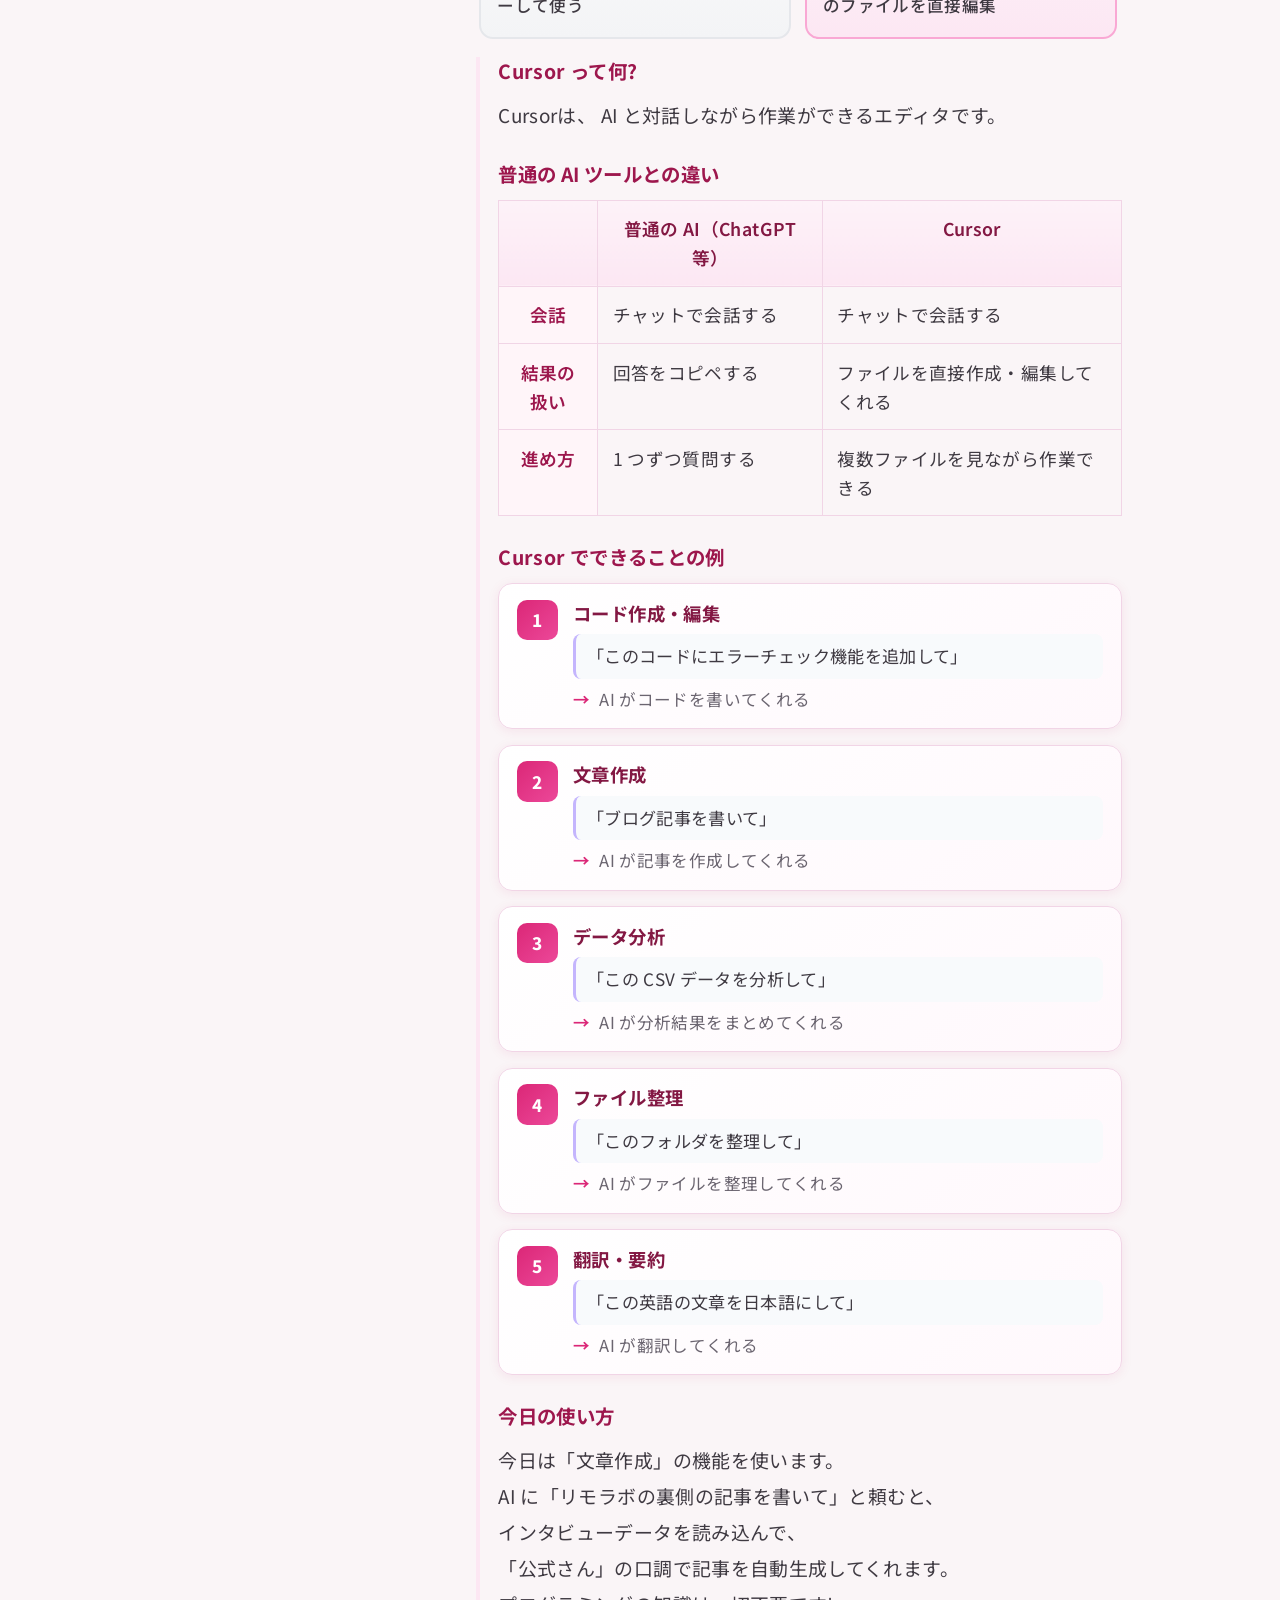
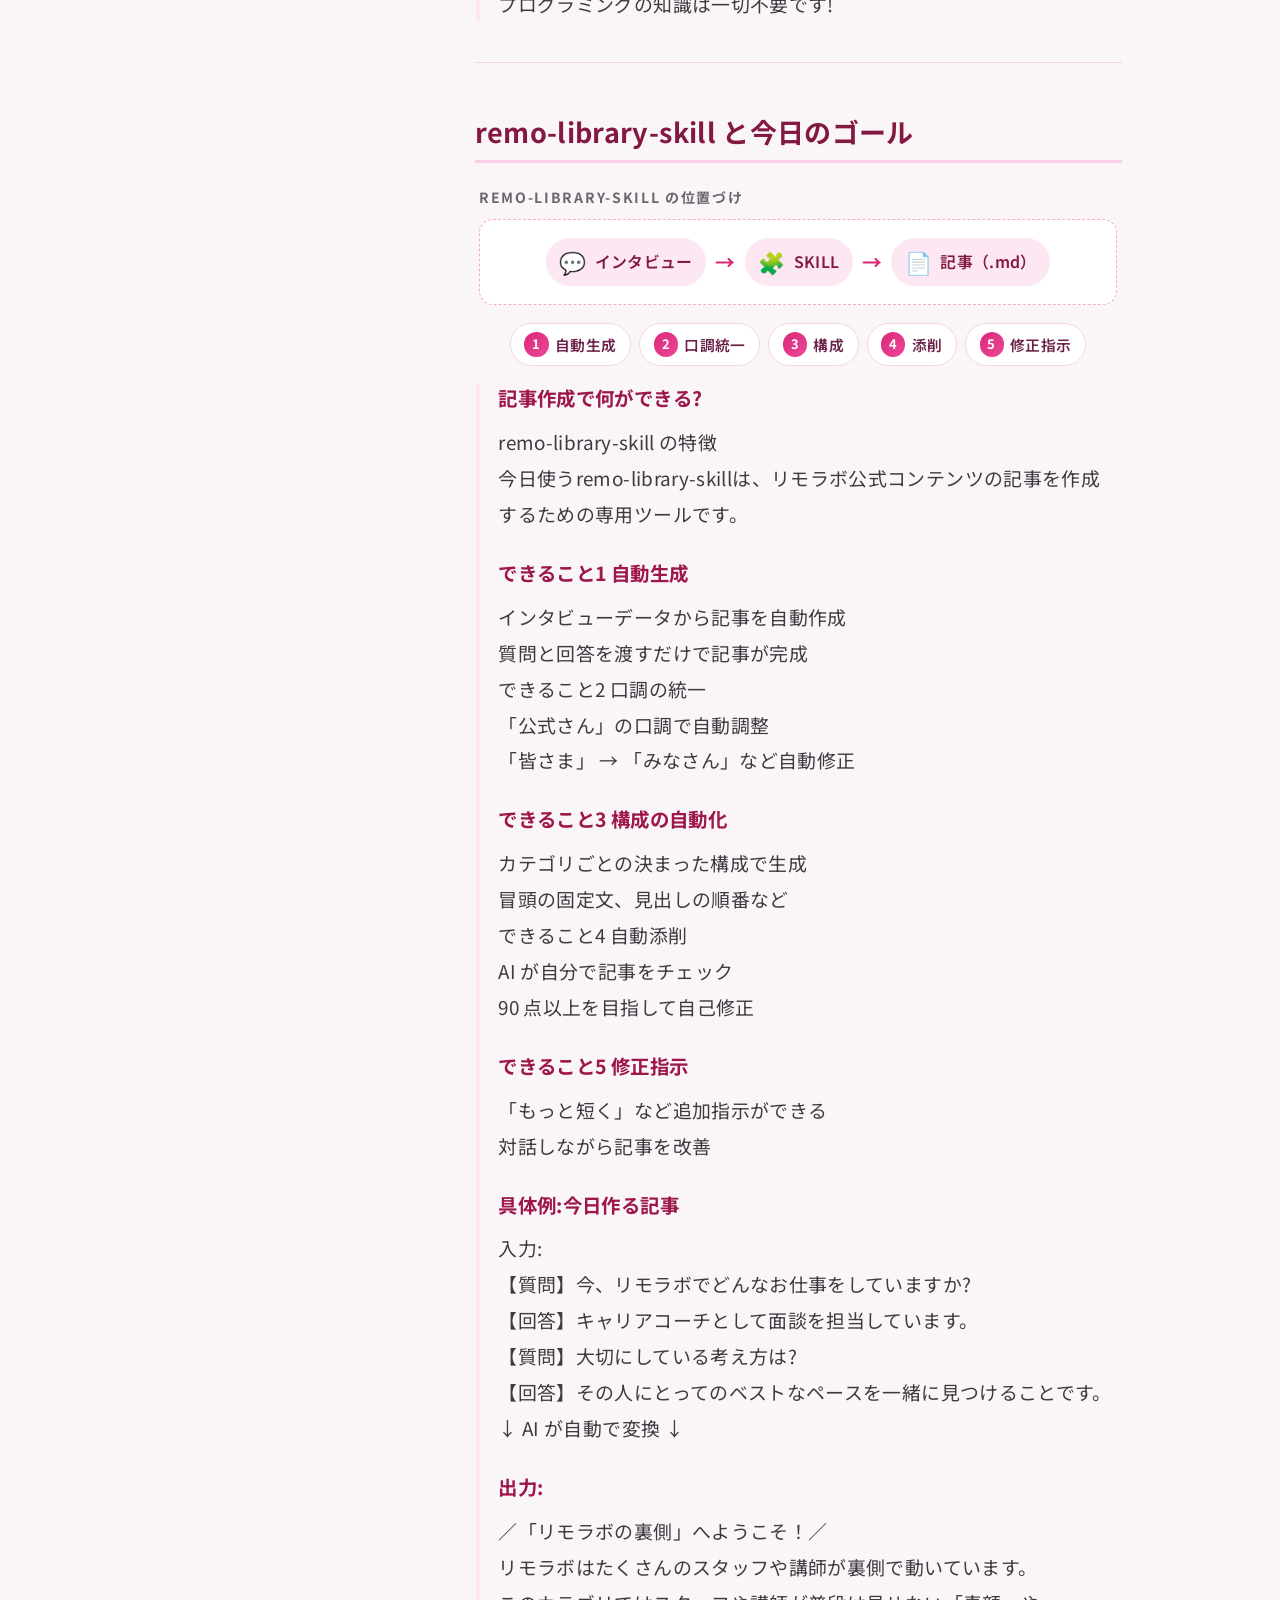
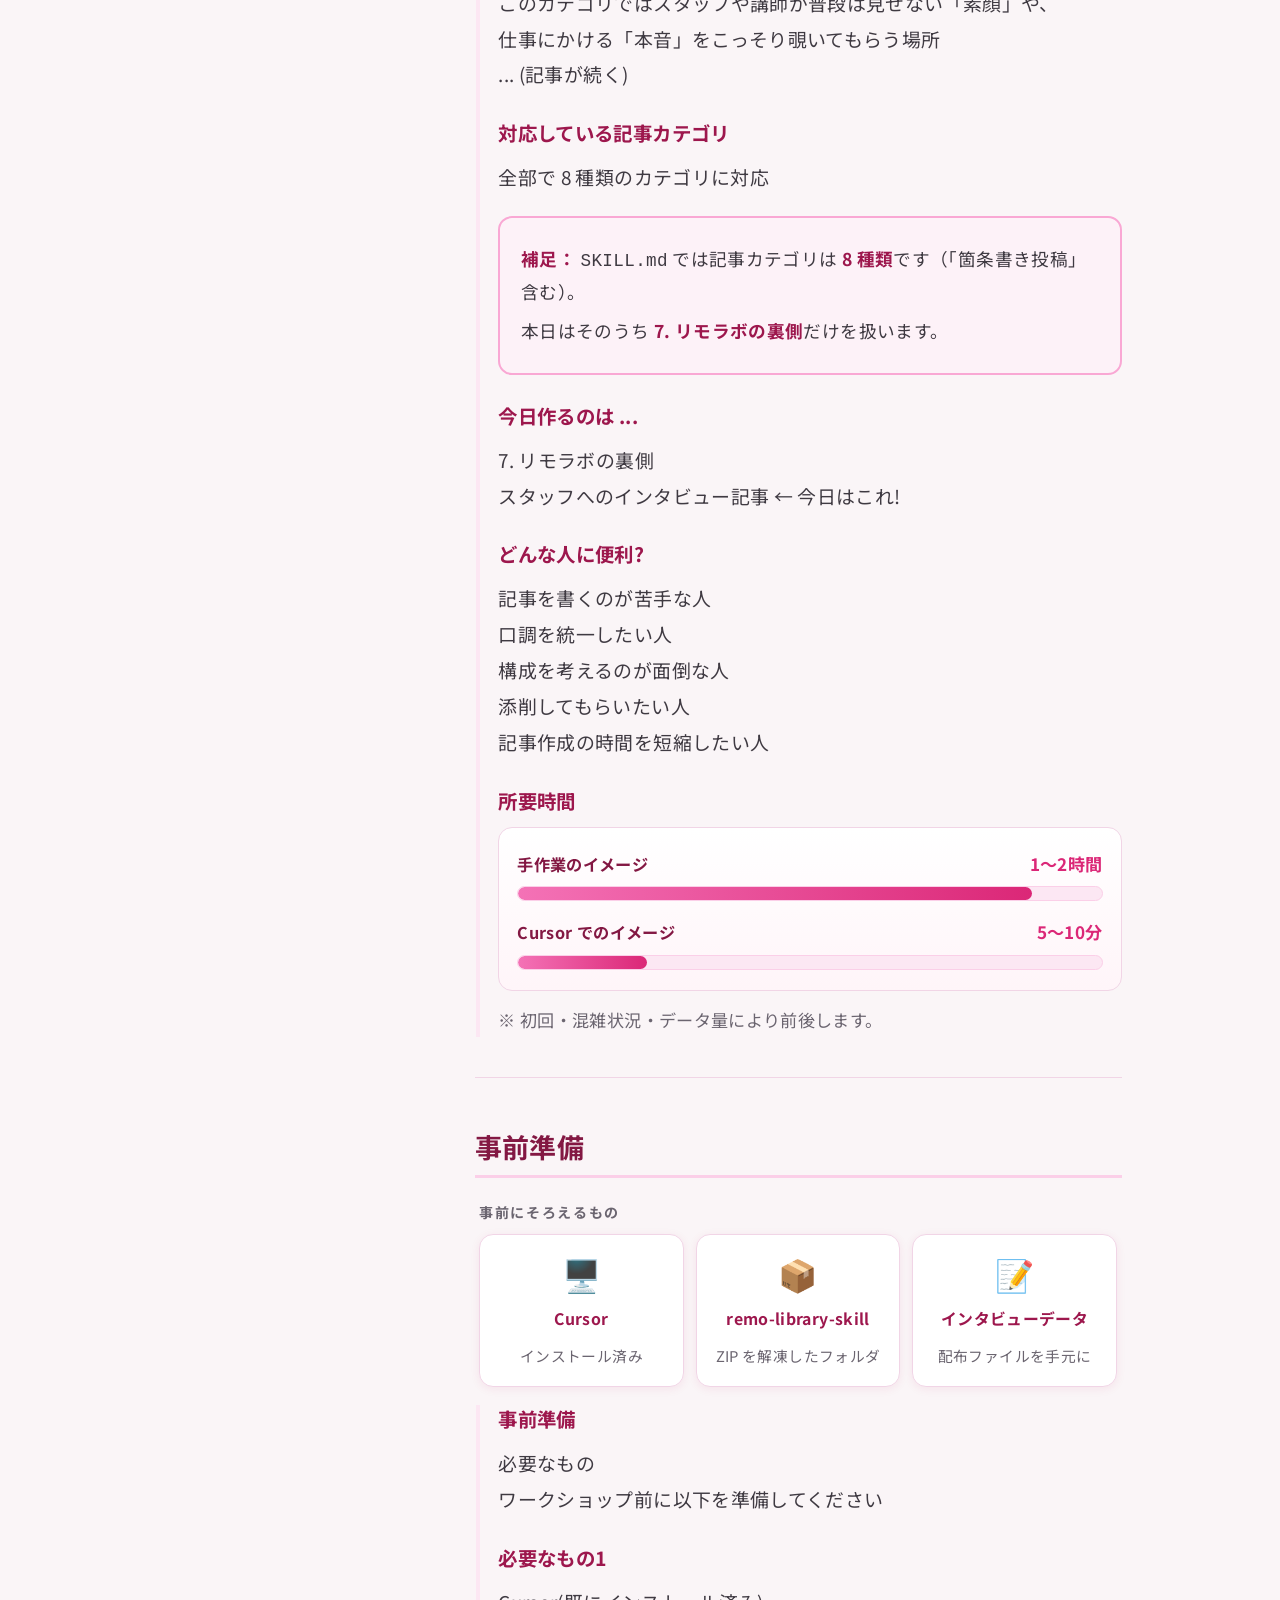
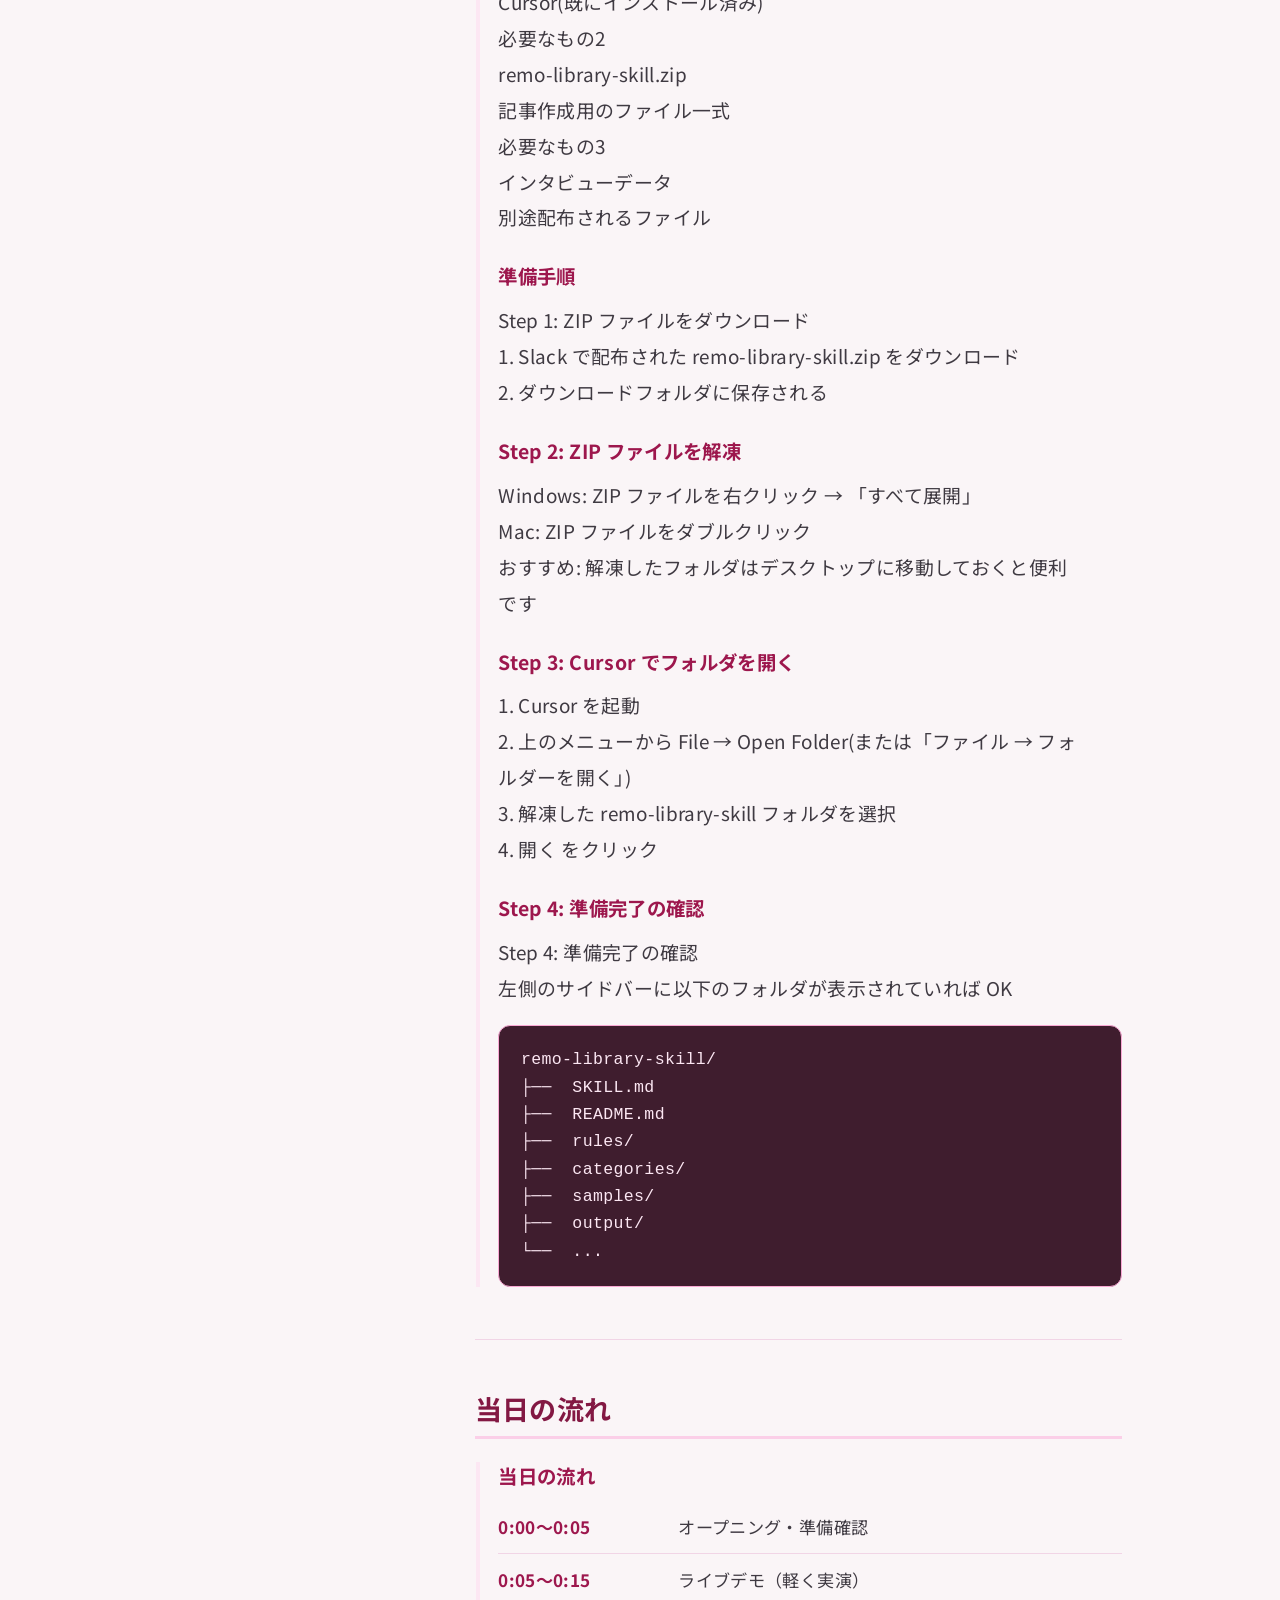
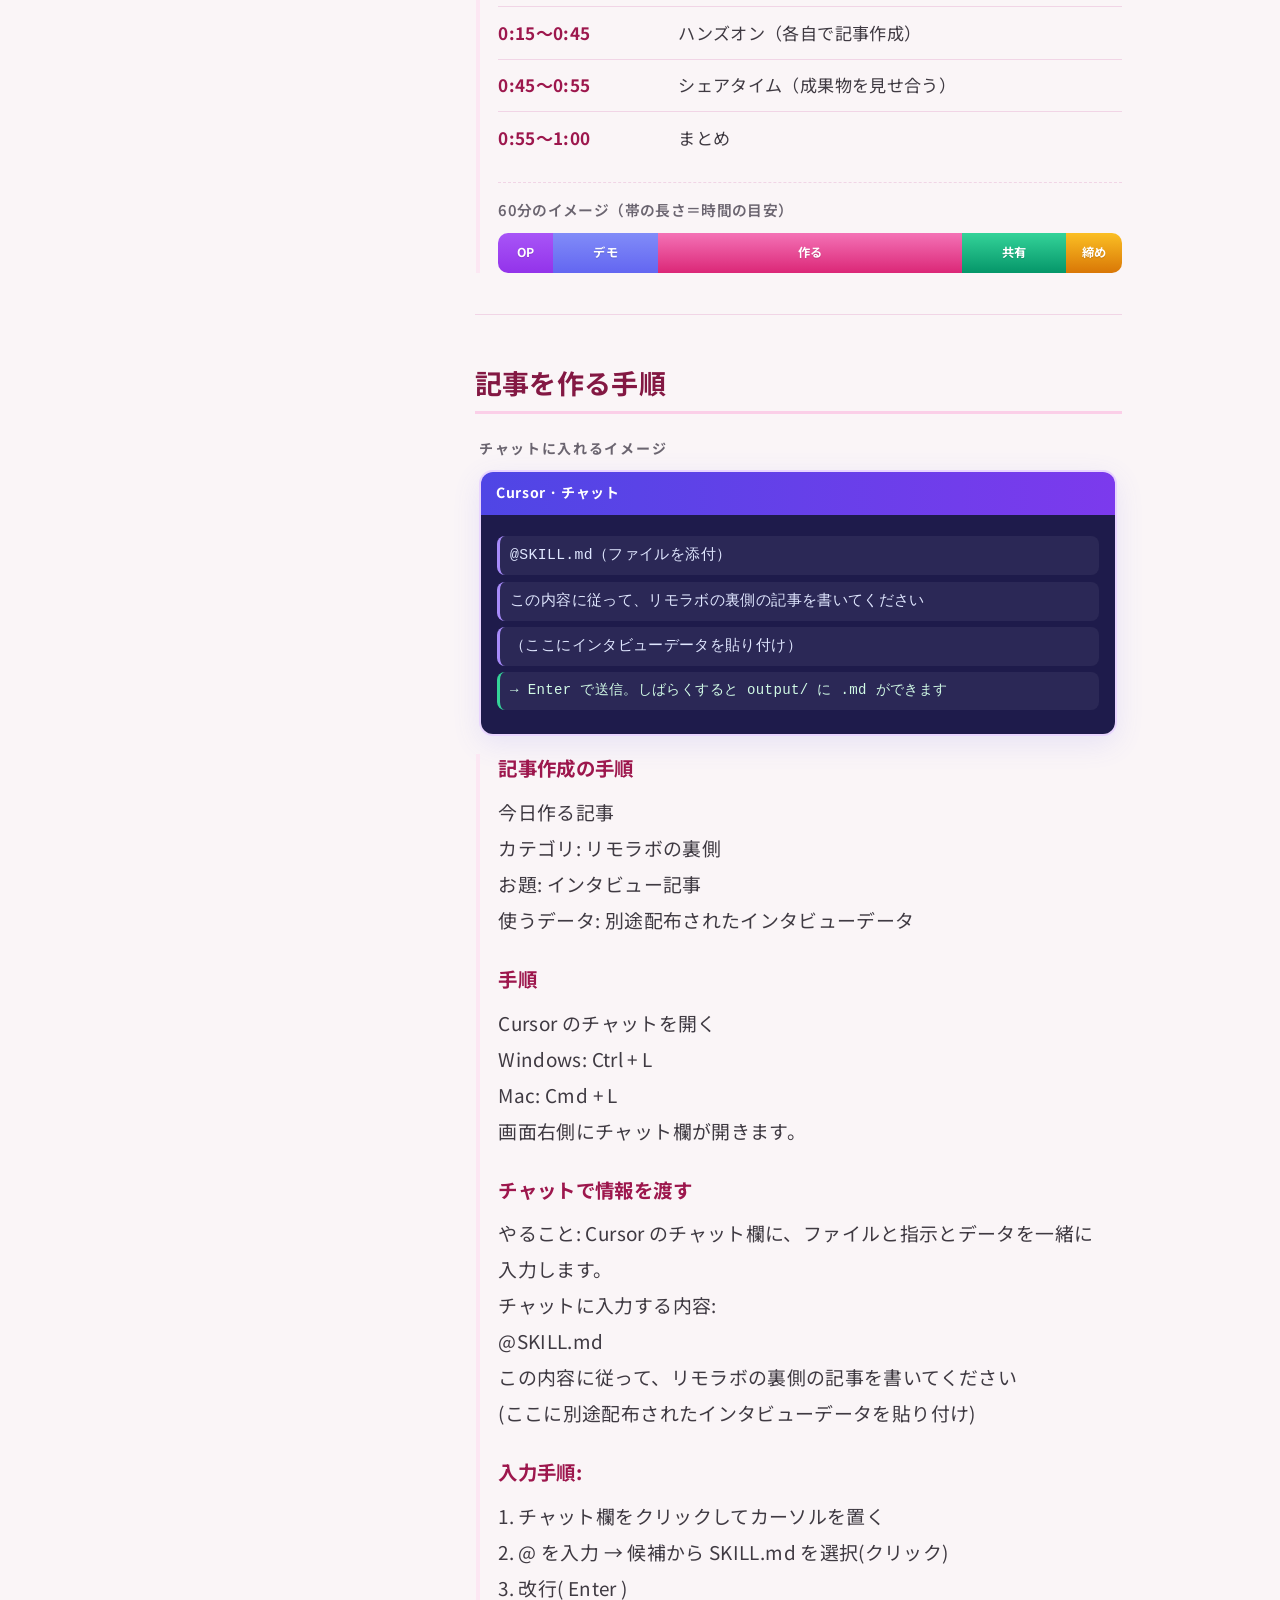
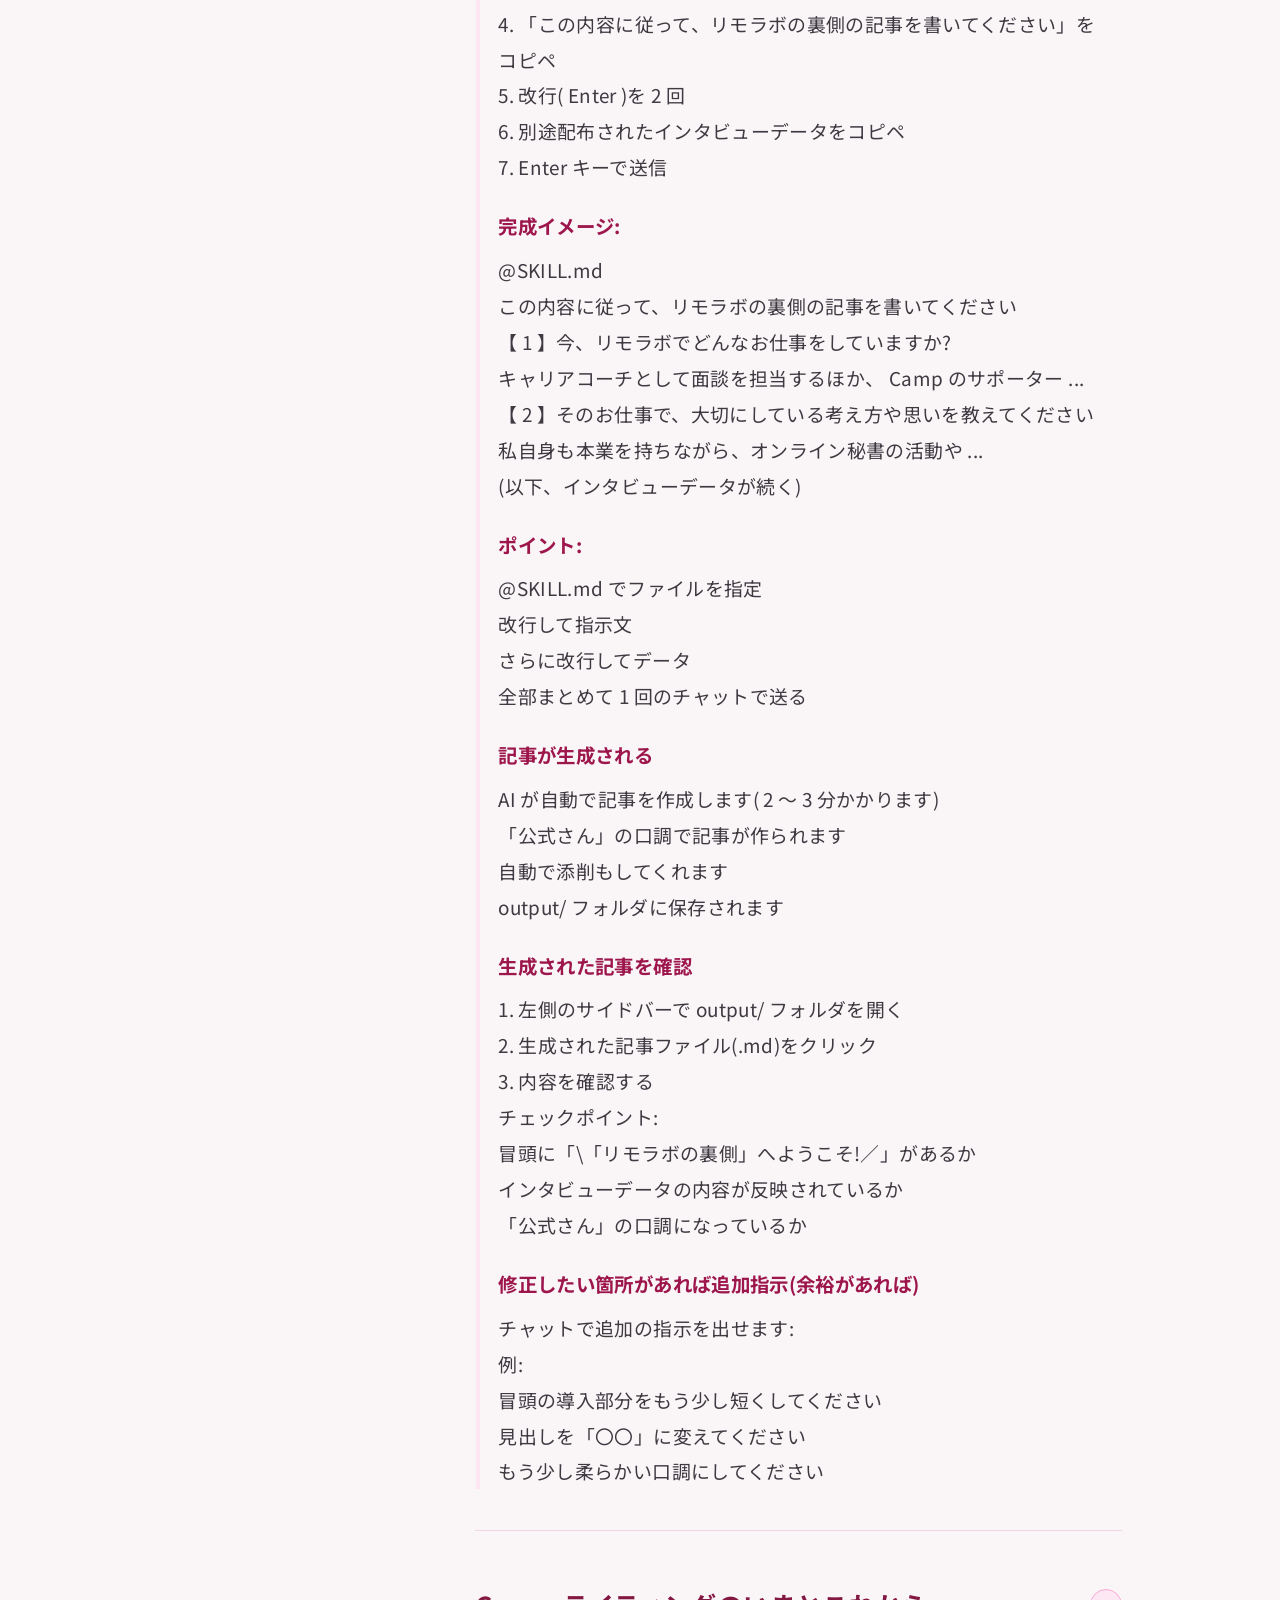
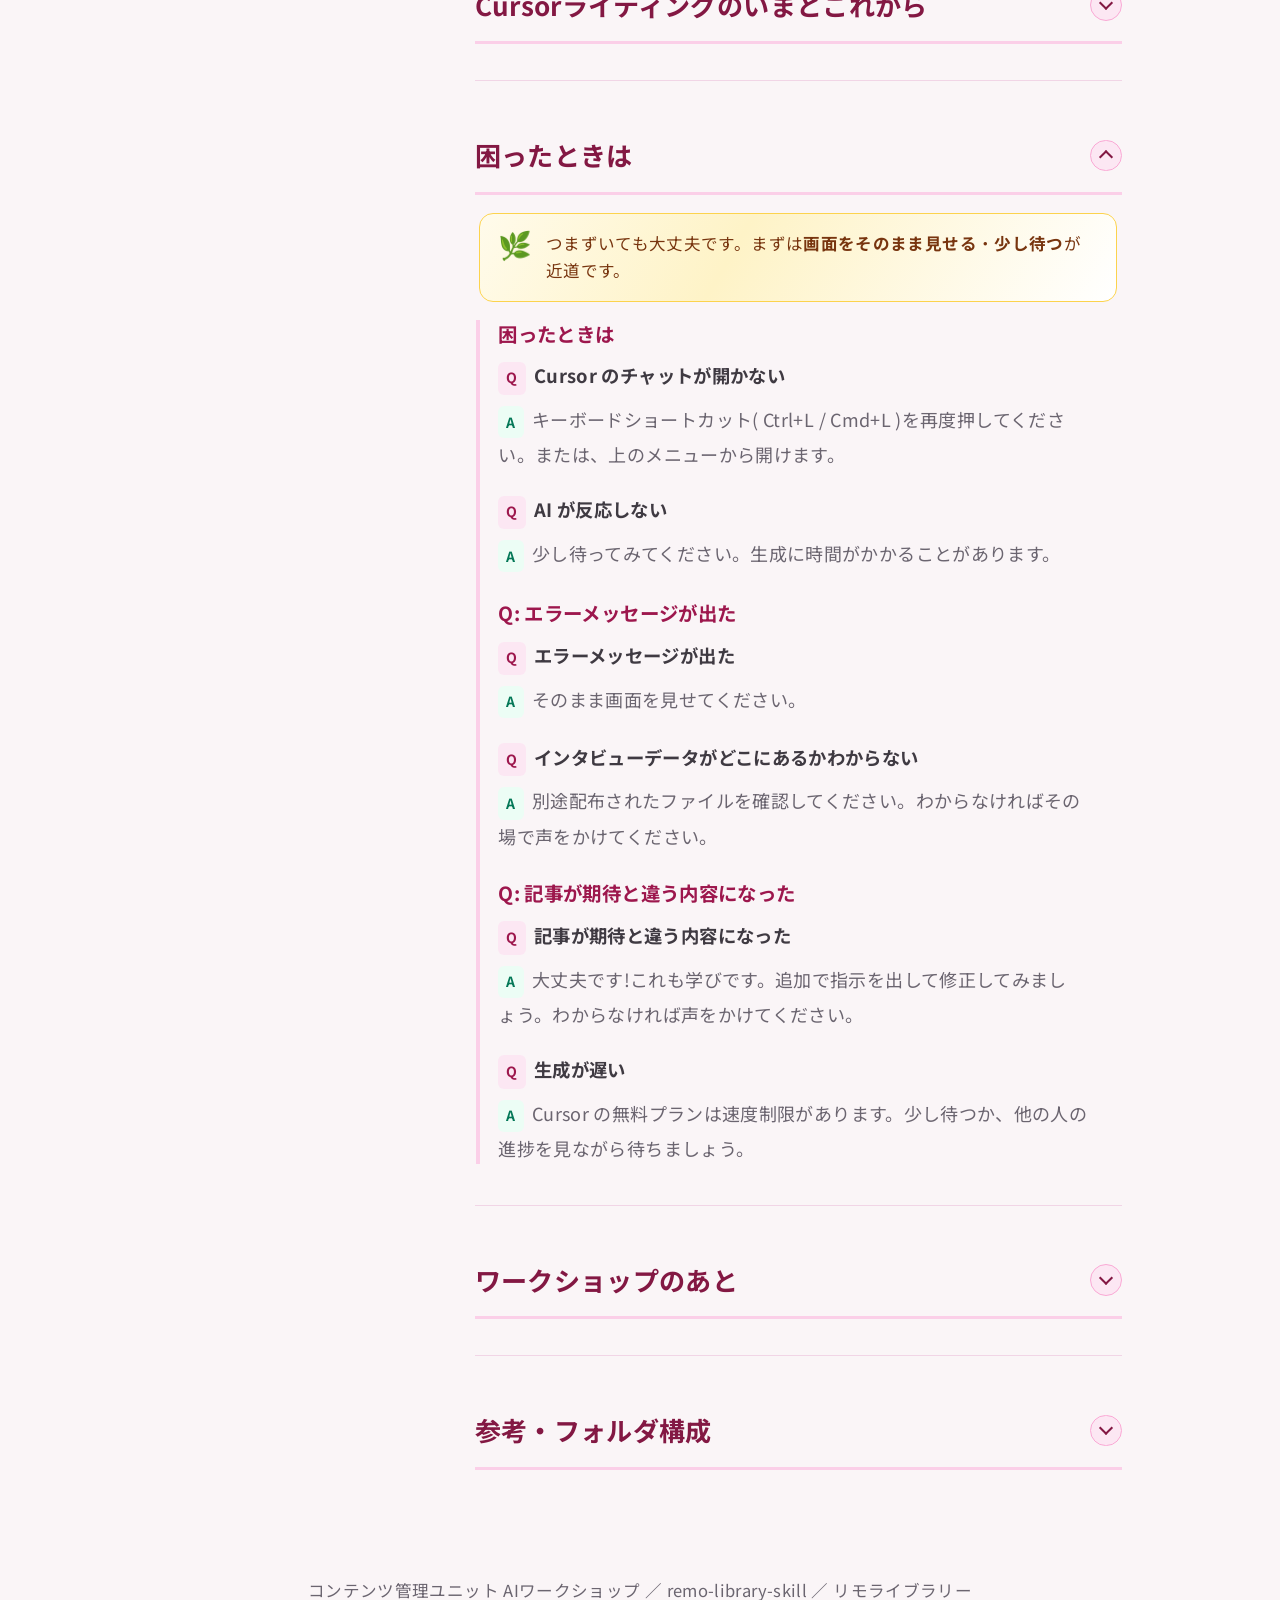
==== commit f8879596: "Wrap outlook chapter in details toggle; CSS tweak Made-with: Cursor" ====
--- a/ワークショップ手順書_v2.html
+++ b/ワークショップ手順書_v2.html
@@ -449,8 +449,9 @@
     </div>
   </section>
 
-  <section class="chapter chapter-outlook" id="outlook" data-chapter="outlook" aria-labelledby="outlook-heading">
-    <h2 id="outlook-heading">Cursorライティングのいまとこれから</h2>
+  <details class="chapter-details chapter-appendix chapter-outlook" id="outlook" aria-labelledby="outlook-heading">
+    <summary class="chapter-details-summary" id="outlook-heading"><span class="chapter-details-summary-title">Cursorライティングのいまとこれから</span><span class="chapter-details-chevron" aria-hidden="true"></span></summary>
+    <div class="chapter-details-body">
 
     <div class="chapter-viz chapter-viz-outlook">
       <p class="viz-caption">ざっくりイメージ</p>
@@ -562,7 +563,8 @@
         <p><strong>ゴールのイメージ：</strong>「分身として完璧に仕事してもらう」に近づけること。いまは<strong>スキルを育て、入力とルールを積み上げるフェーズ</strong>だと捉えると、今日のハンズオンともつながります。</p>
       </aside>
     </div>
-  </section>
+    </div>
+  </details>
 
   <details class="chapter-details chapter-appendix" id="trouble" open>
     <summary class="chapter-details-summary"><span class="chapter-details-summary-title">困ったときは</span><span class="chapter-details-chevron" aria-hidden="true"></span></summary>
--- a/workshop-document.css
+++ b/workshop-document.css
@@ -543,6 +543,10 @@
 .chapter-details-body .chapter-inner {
   border-left-color: #fbcfe8;
 }
+/* outlook を details にしたとき：ビジュアル帯の余白 */
+.chapter-details.chapter-outlook .chapter-viz-outlook {
+  margin-top: 0;
+}
 
 /* 目次 */
 .doc-toc {
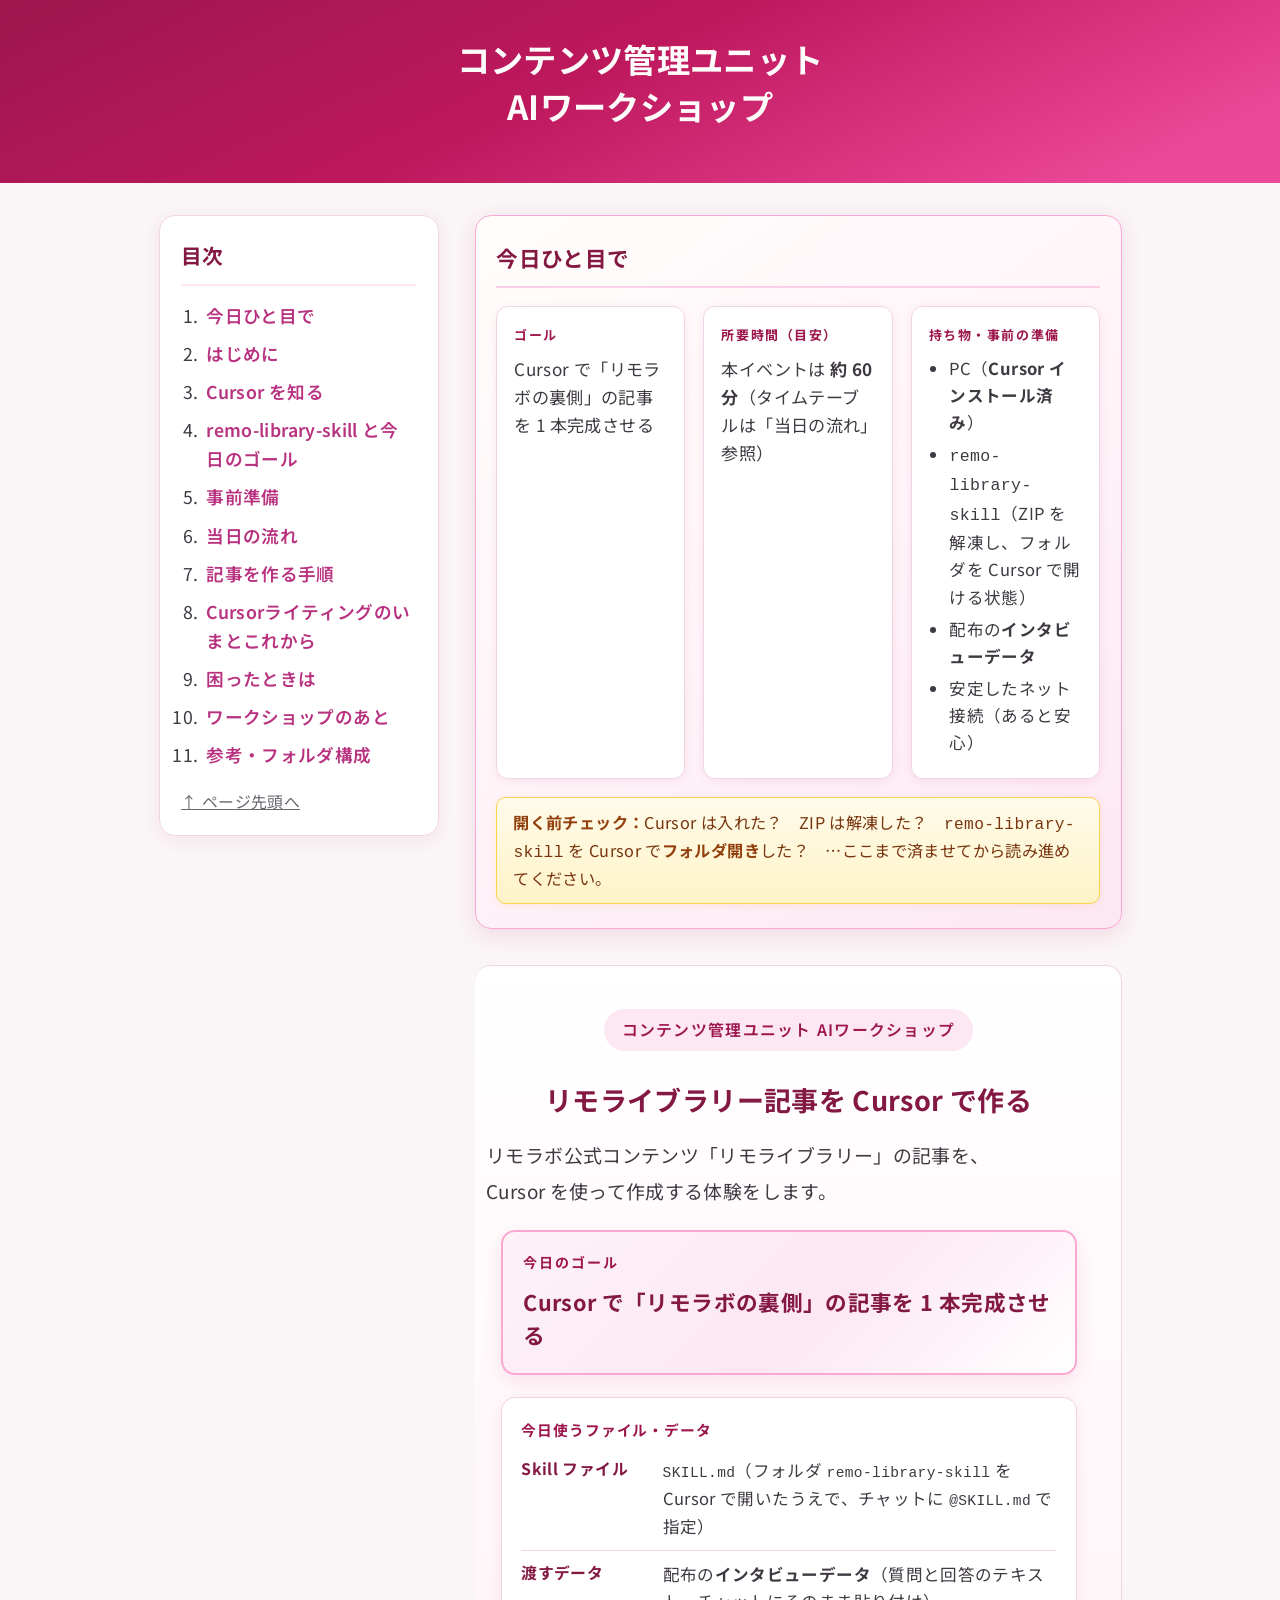
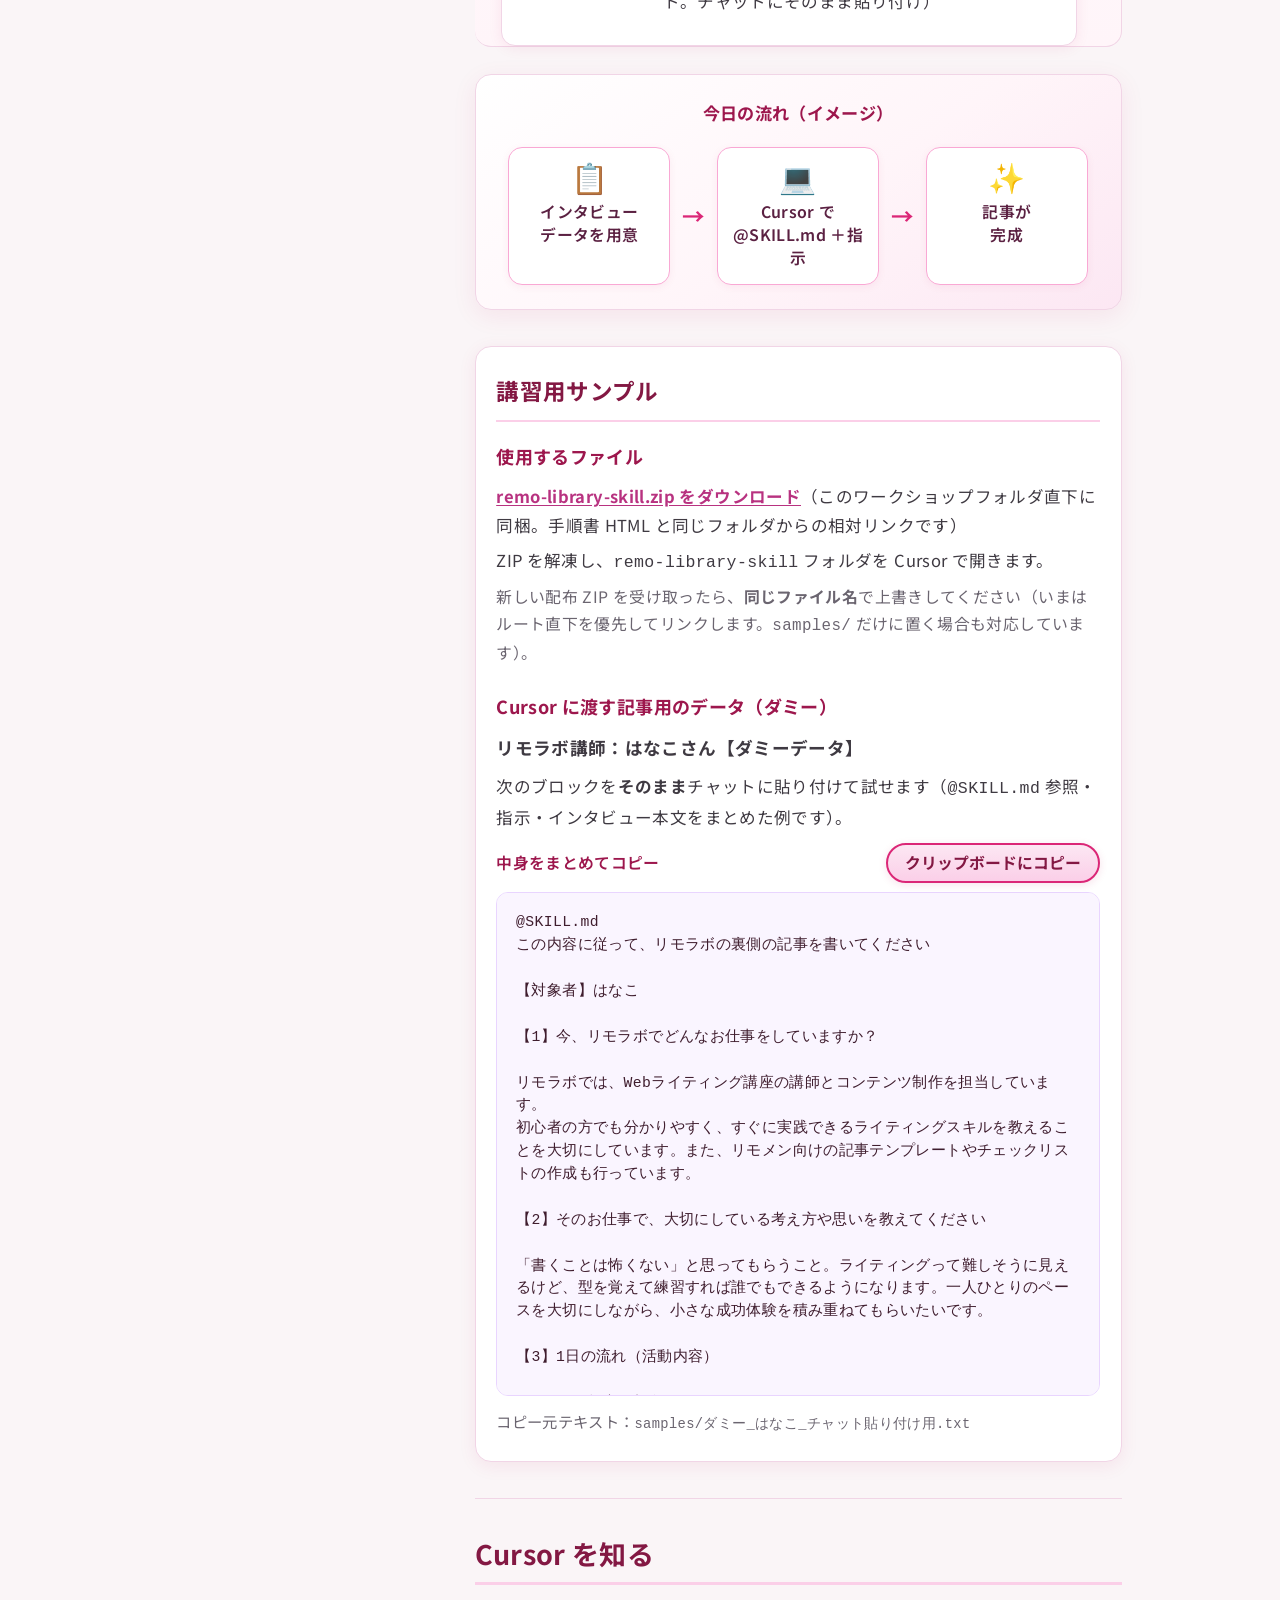
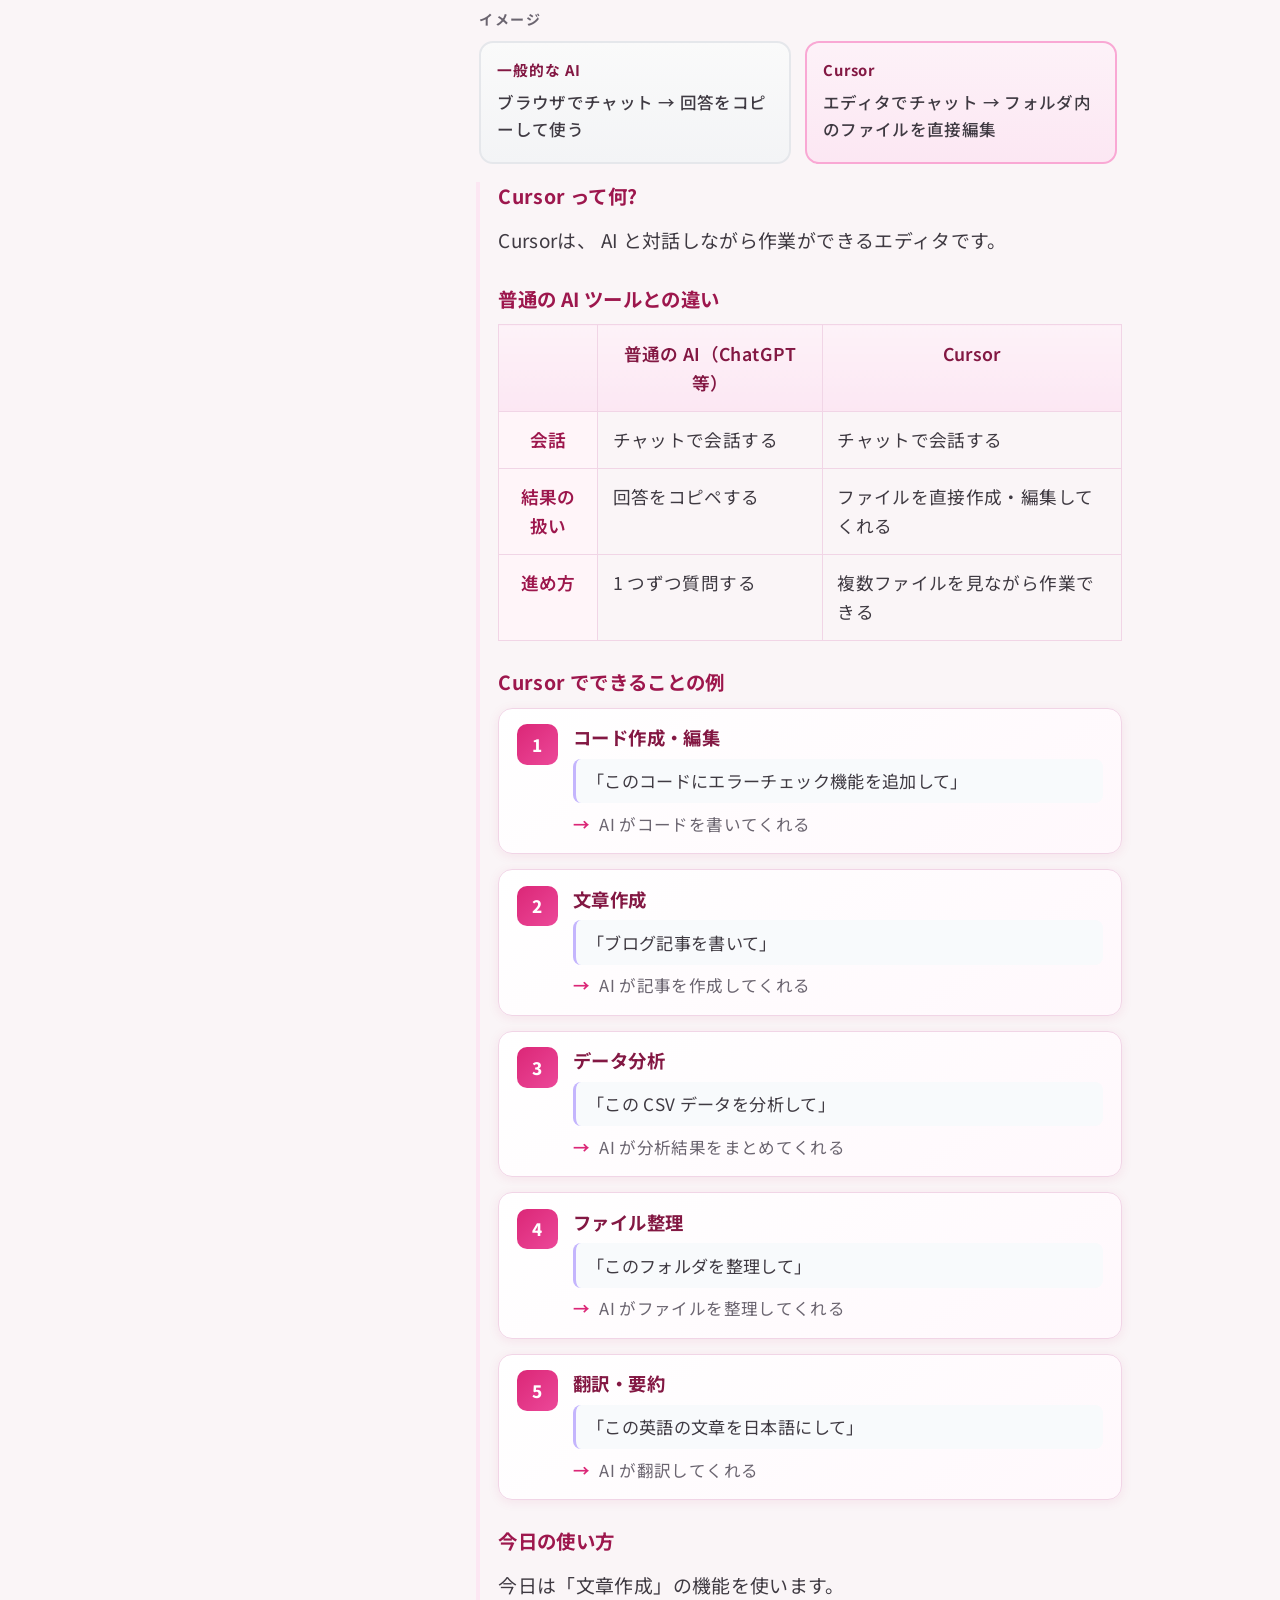
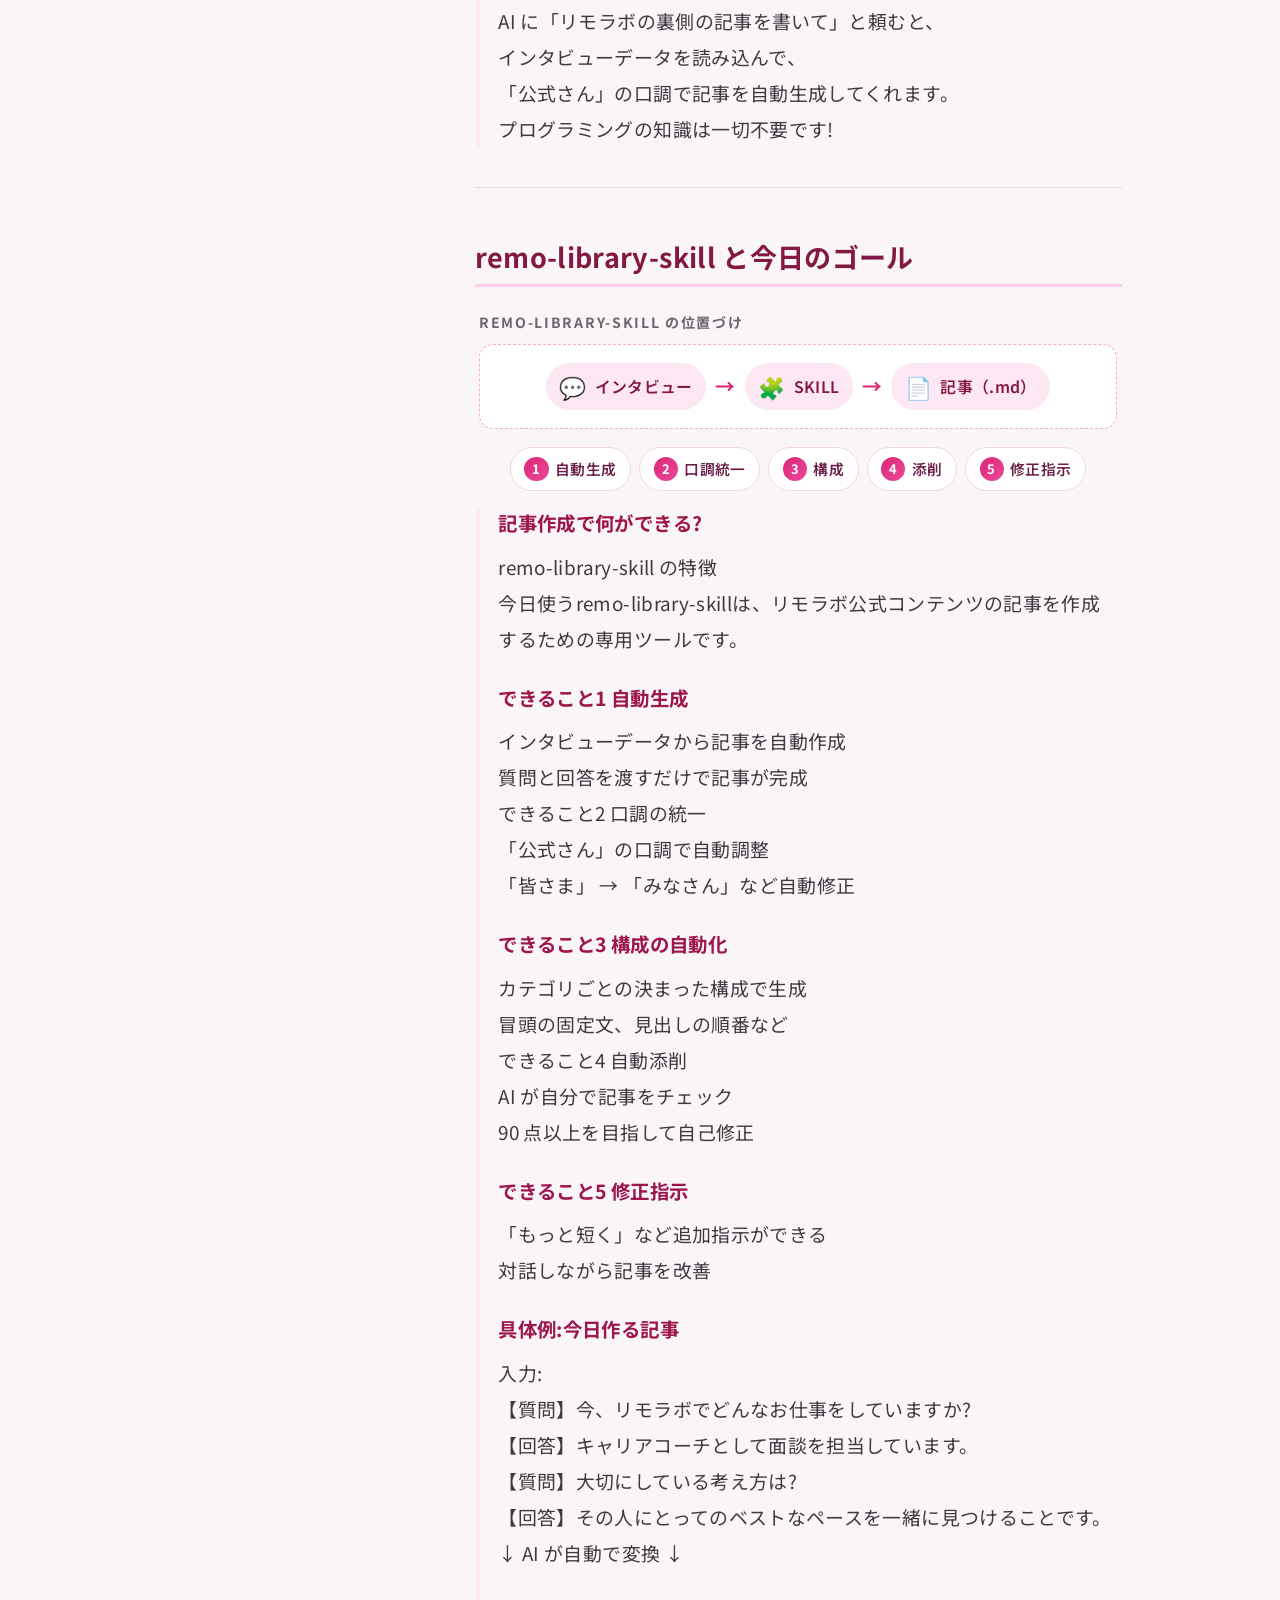
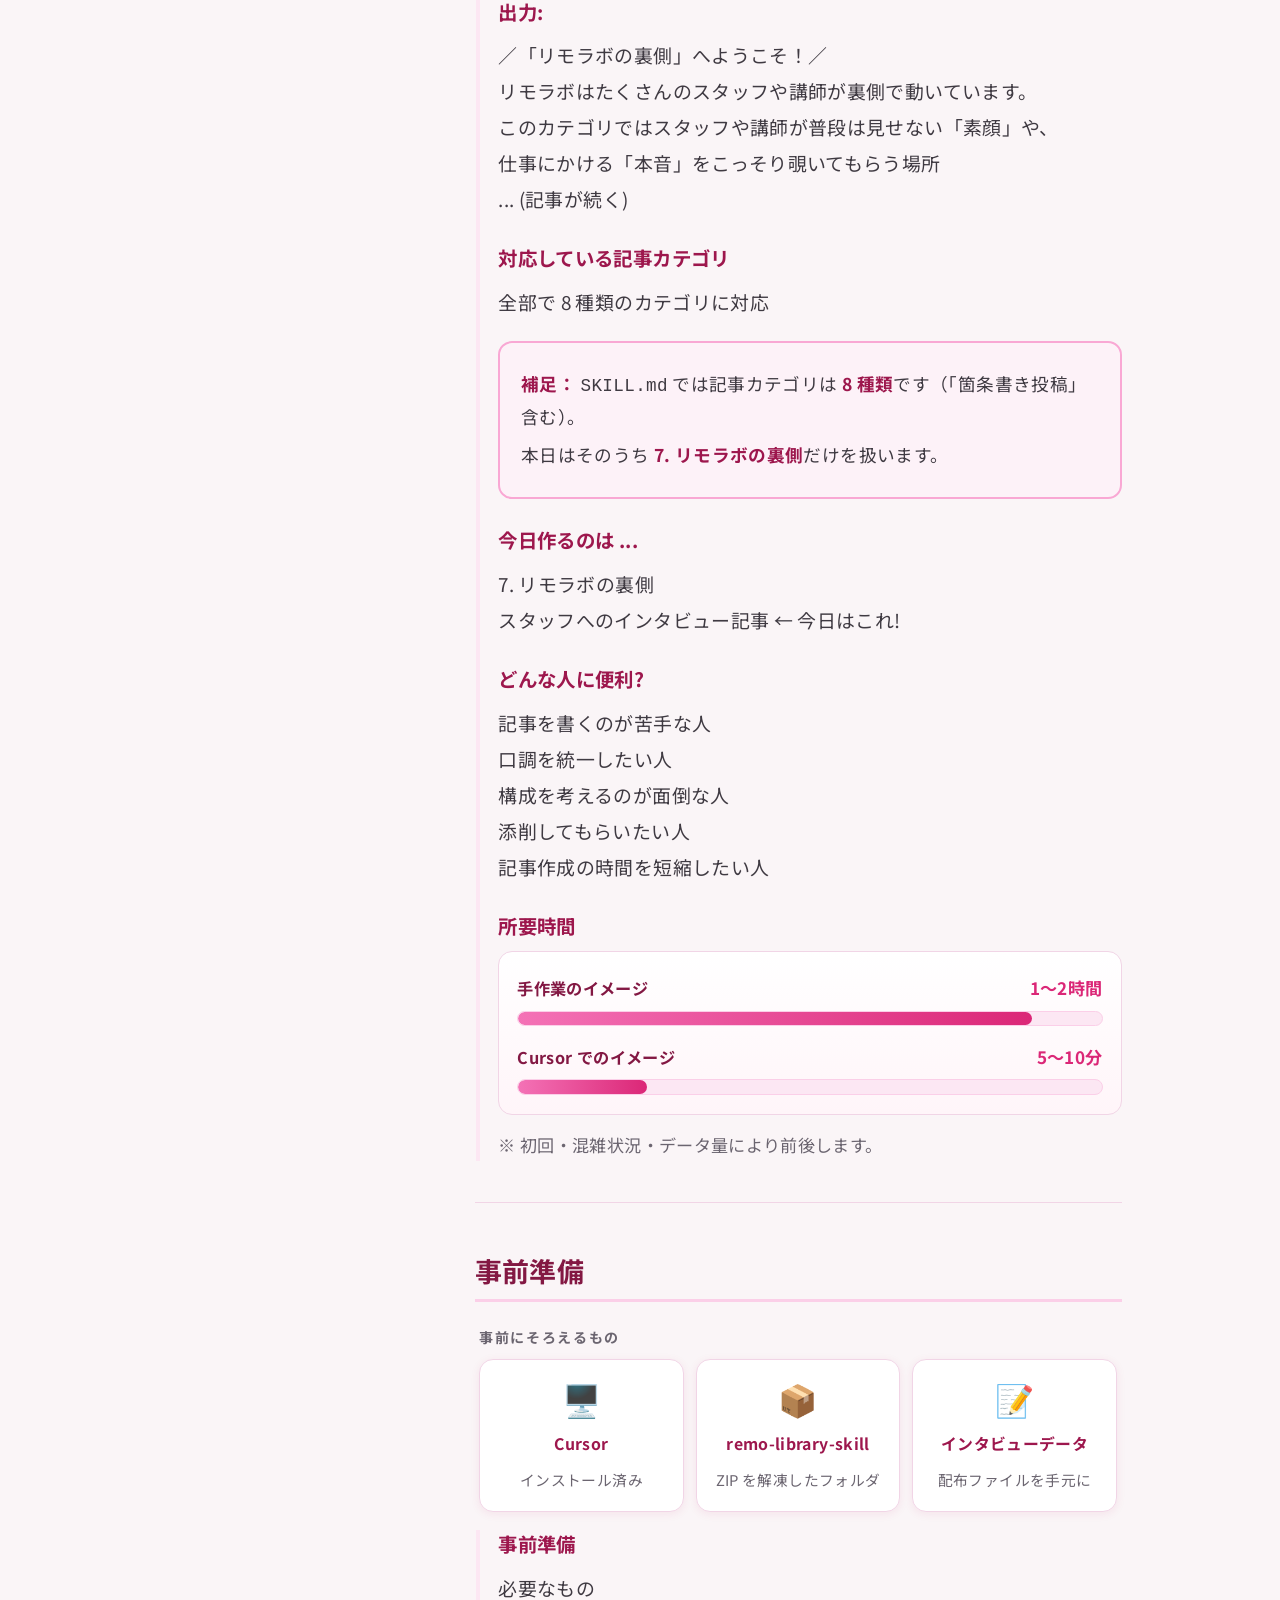
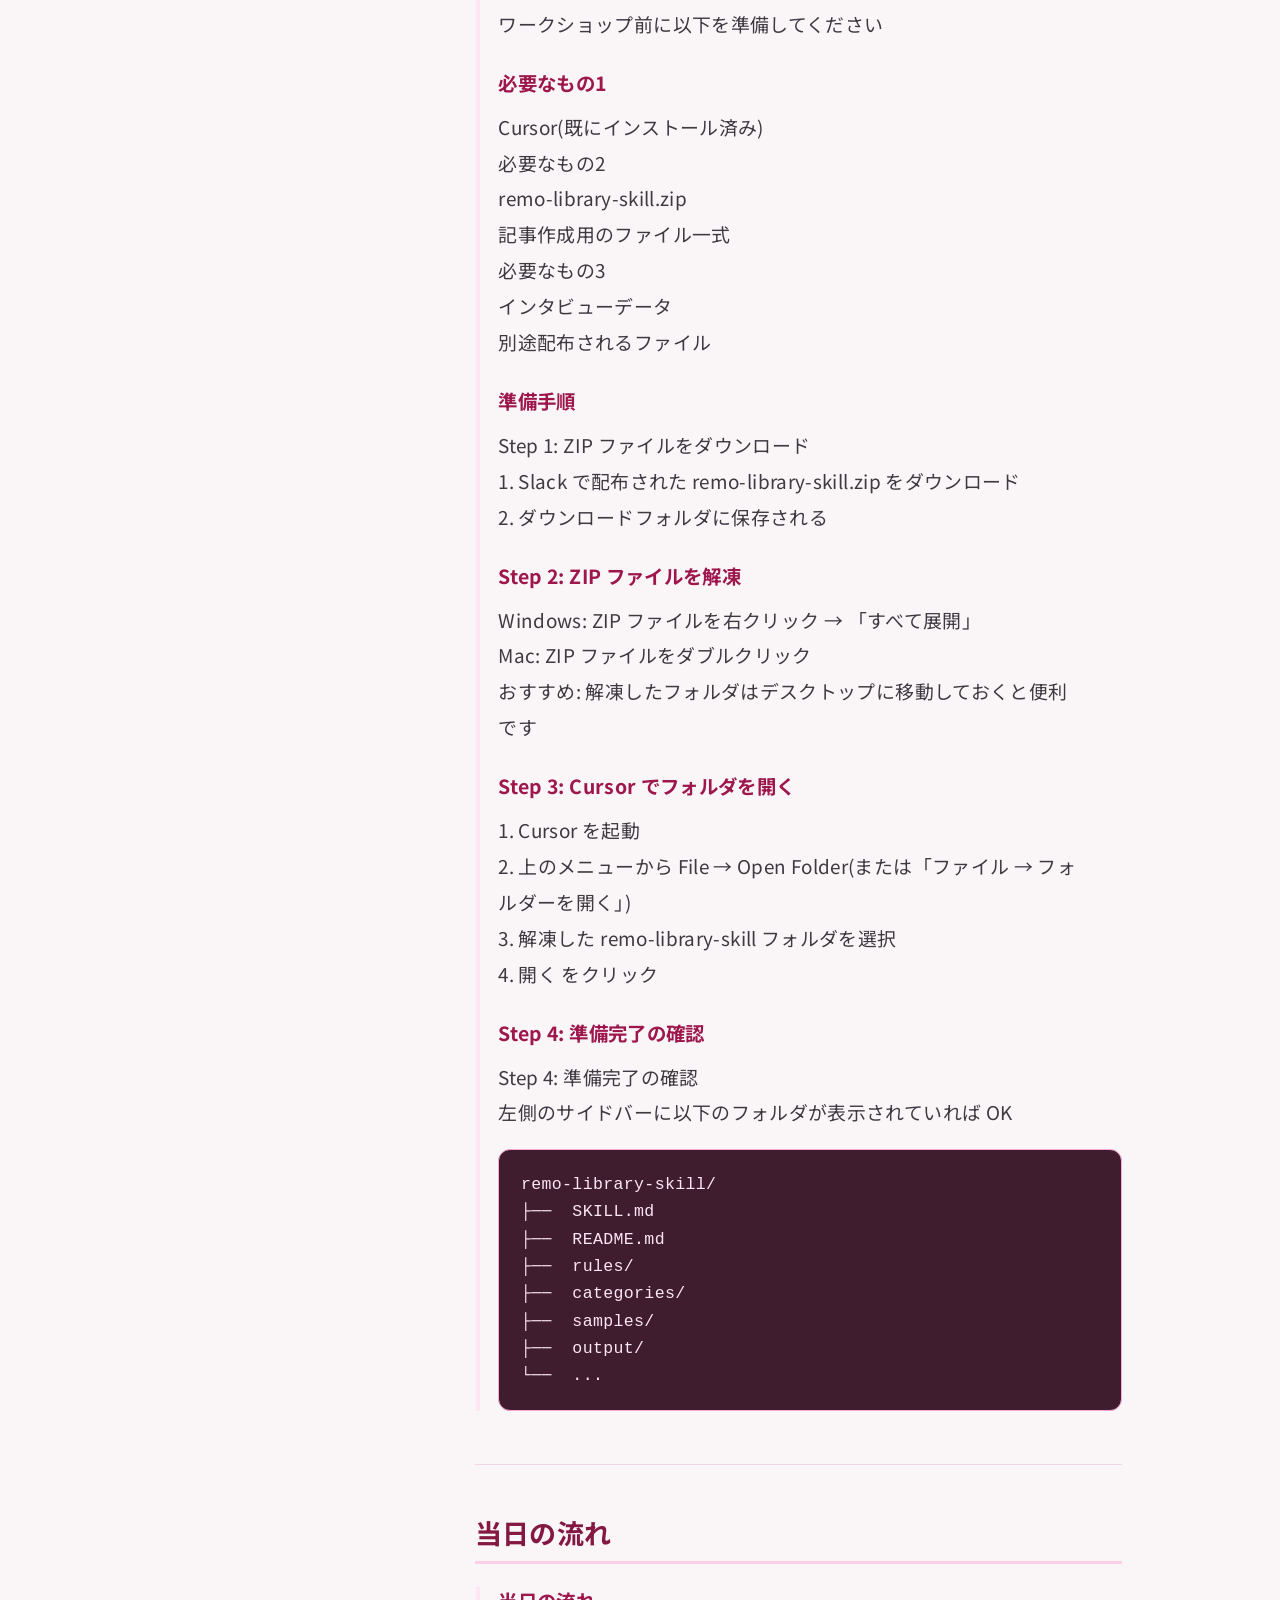
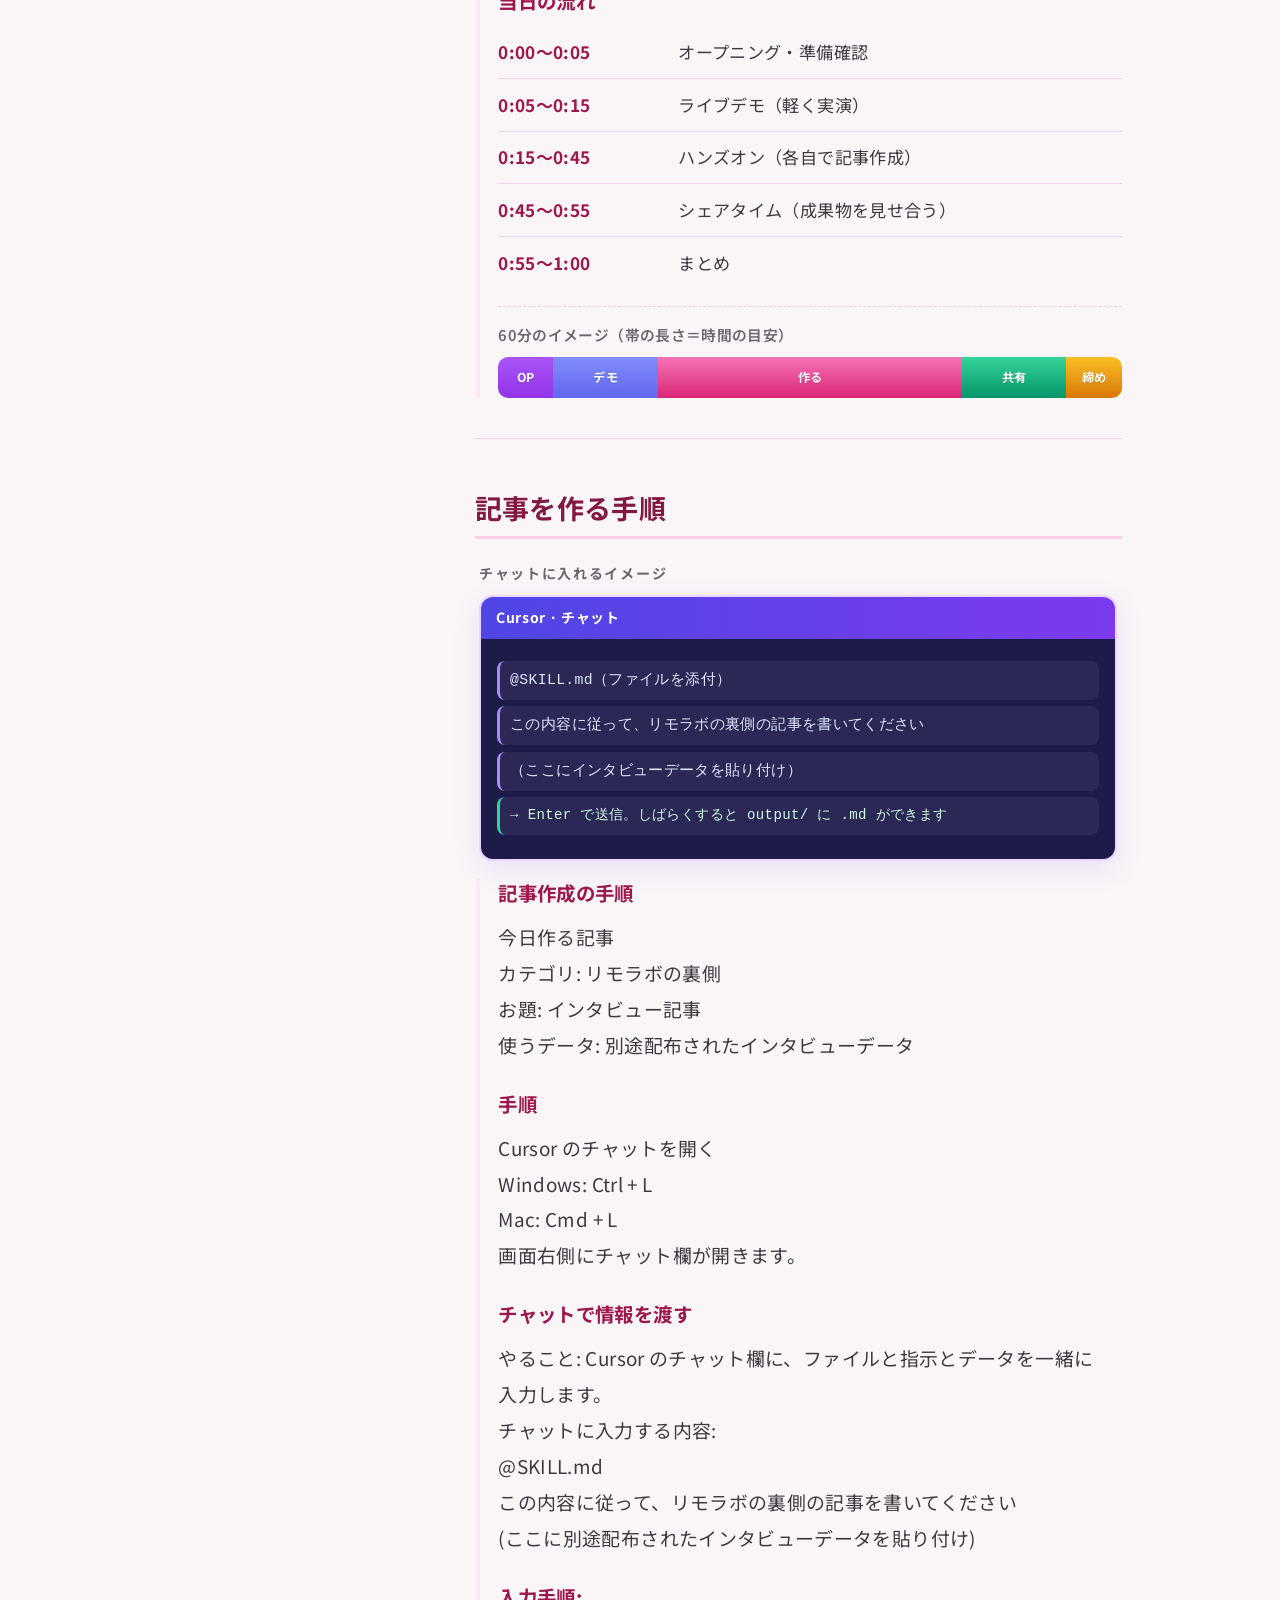
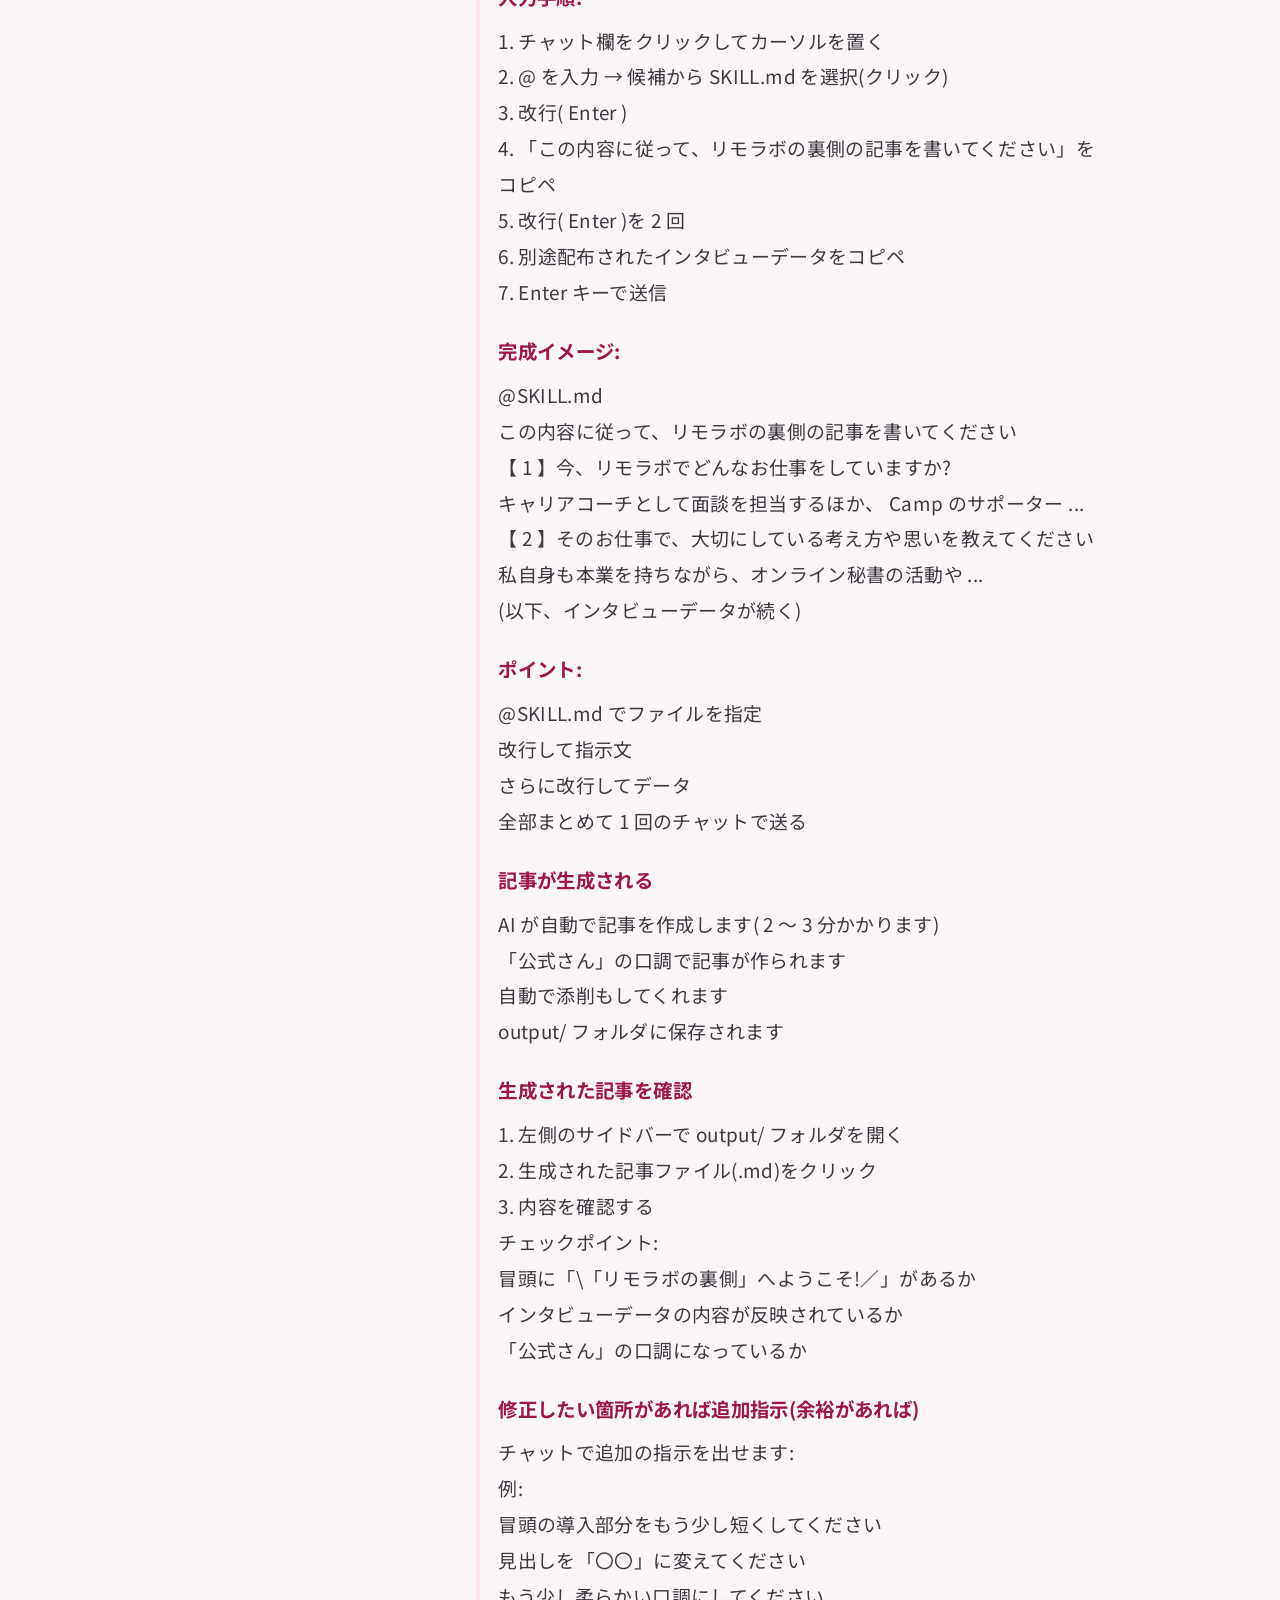
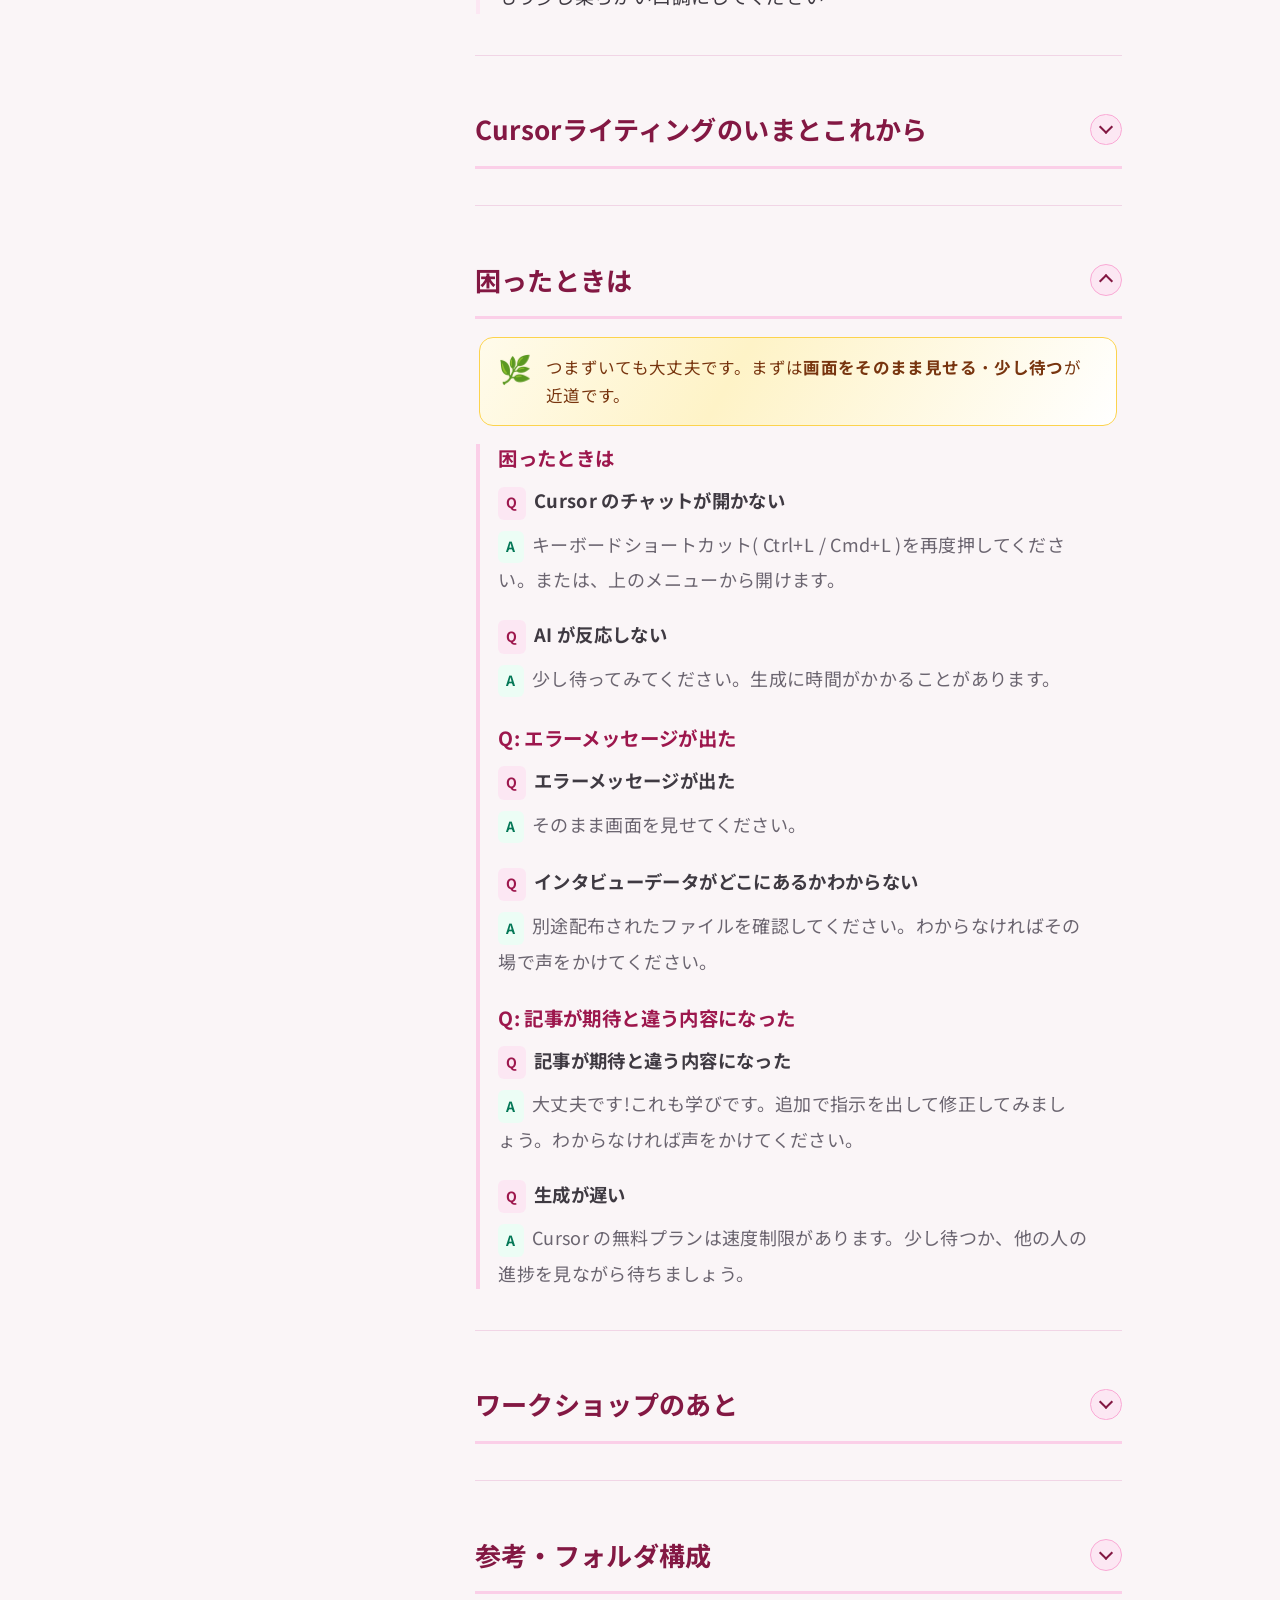
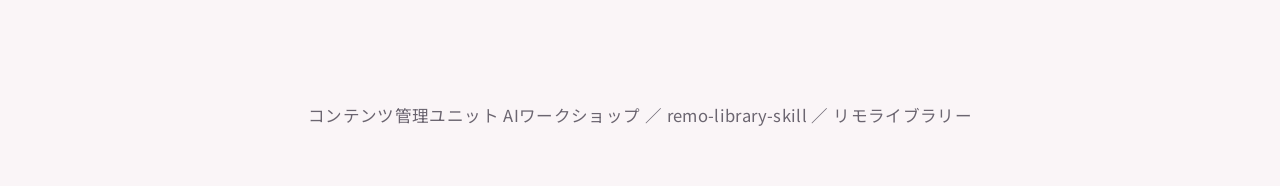
==== commit 4e1a2b3d: "Add pre-open checklist line to at-a-glance section Made-with: Cursor" ====
--- a/ワークショップ手順書_v2.html
+++ b/ワークショップ手順書_v2.html
@@ -61,6 +61,7 @@
         </ul>
       </div>
     </div>
+    <p class="workshop-preopen-check" role="note"><strong>開く前チェック：</strong>Cursor は入れた？　ZIP は解凍した？　<code>remo-library-skill</code> を Cursor で<strong>フォルダ開き</strong>した？　…ここまで済ませてから読み進めてください。</p>
   </section>
   <section class="chapter chapter-intro" id="intro" aria-label="はじめに">
     <div class="doc-hero-inner">
--- a/workshop-document.css
+++ b/workshop-document.css
@@ -124,6 +124,20 @@
 }
 .workshop-aag-list li {
   margin: 0.25rem 0;
+}
+.workshop-at-a-glance .workshop-preopen-check {
+  margin: 1rem 0 0;
+  padding: 0.65rem 0.9rem;
+  font-size: 0.9rem;
+  line-height: 1.55;
+  background: linear-gradient(180deg, #fffbeb 0%, #fef3c7 100%);
+  border: 1px solid #fcd34d;
+  border-radius: 10px;
+  color: #78350f;
+  box-shadow: 0 1px 6px rgba(245, 158, 11, 0.12);
+}
+.workshop-at-a-glance .workshop-preopen-check strong {
+  color: #92400e;
 }
 
 /* Cursorライティングのいまとこれから（章・視覚強化） */
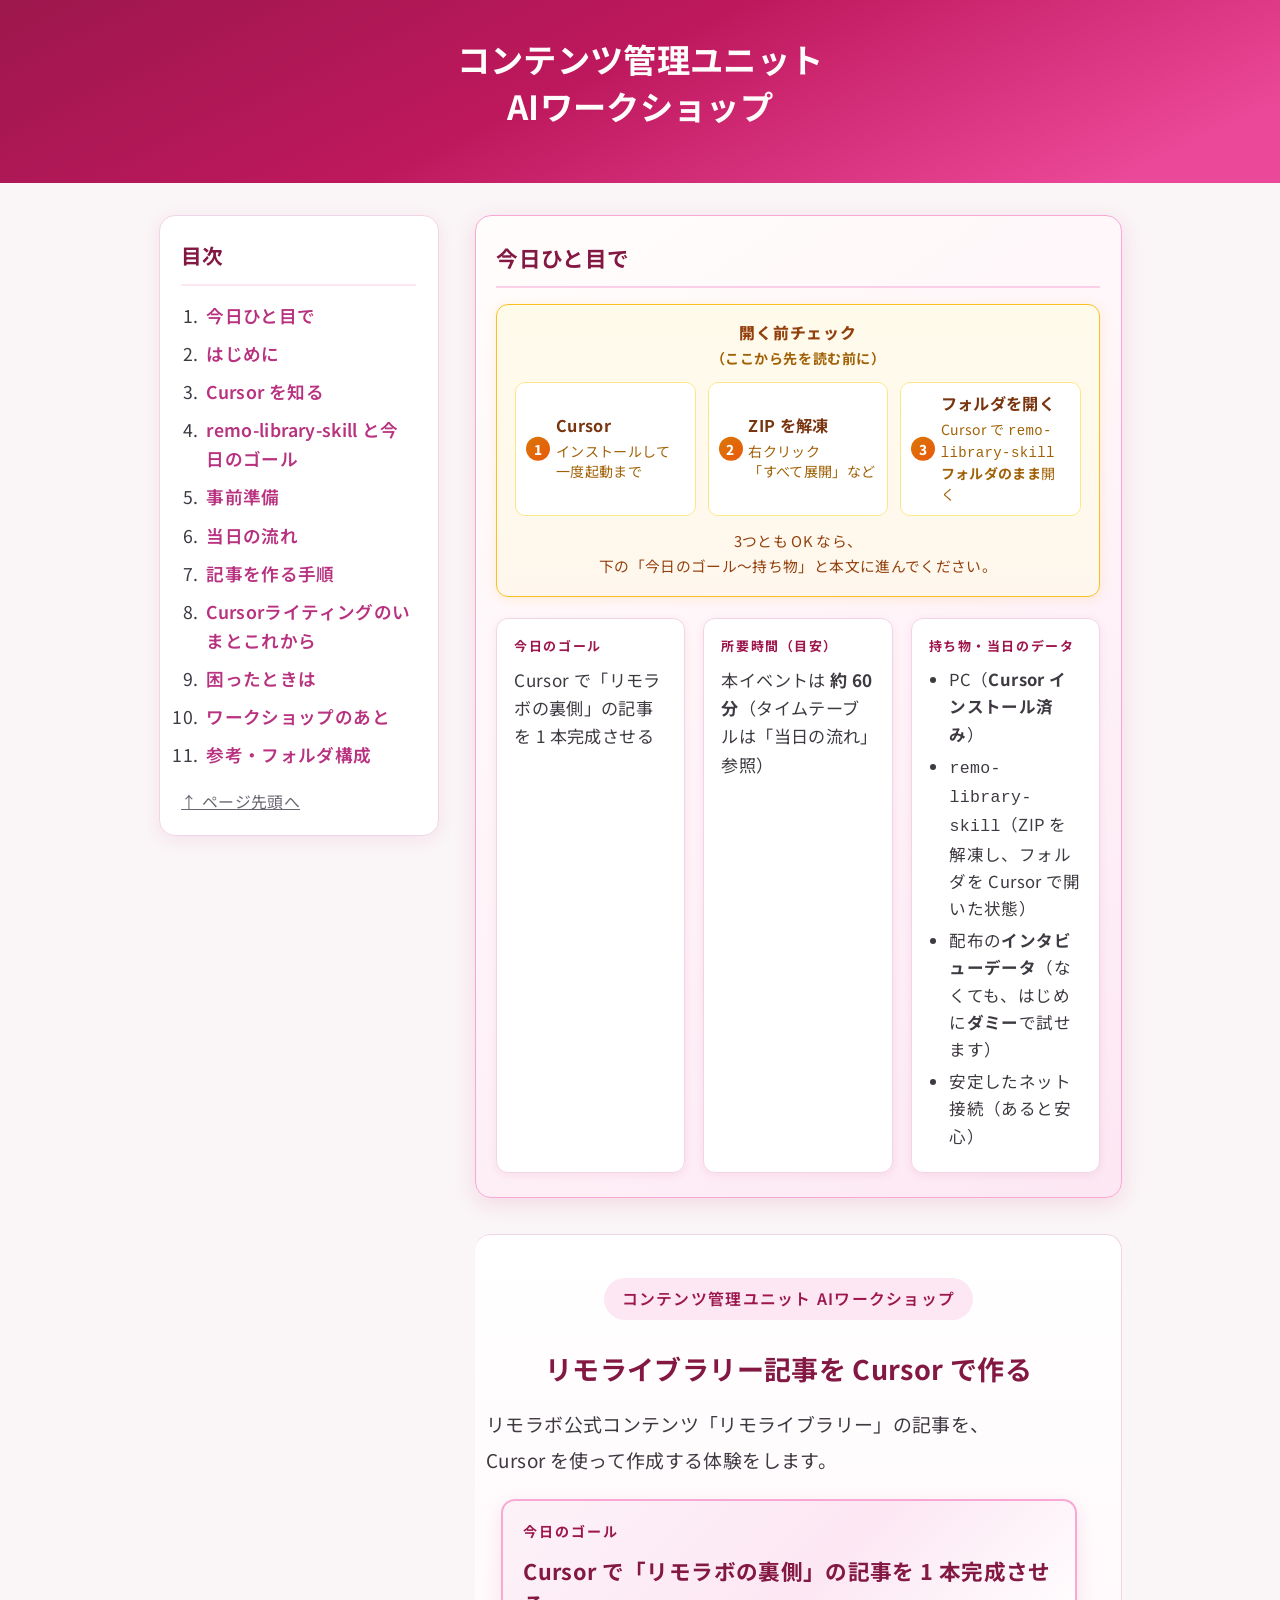
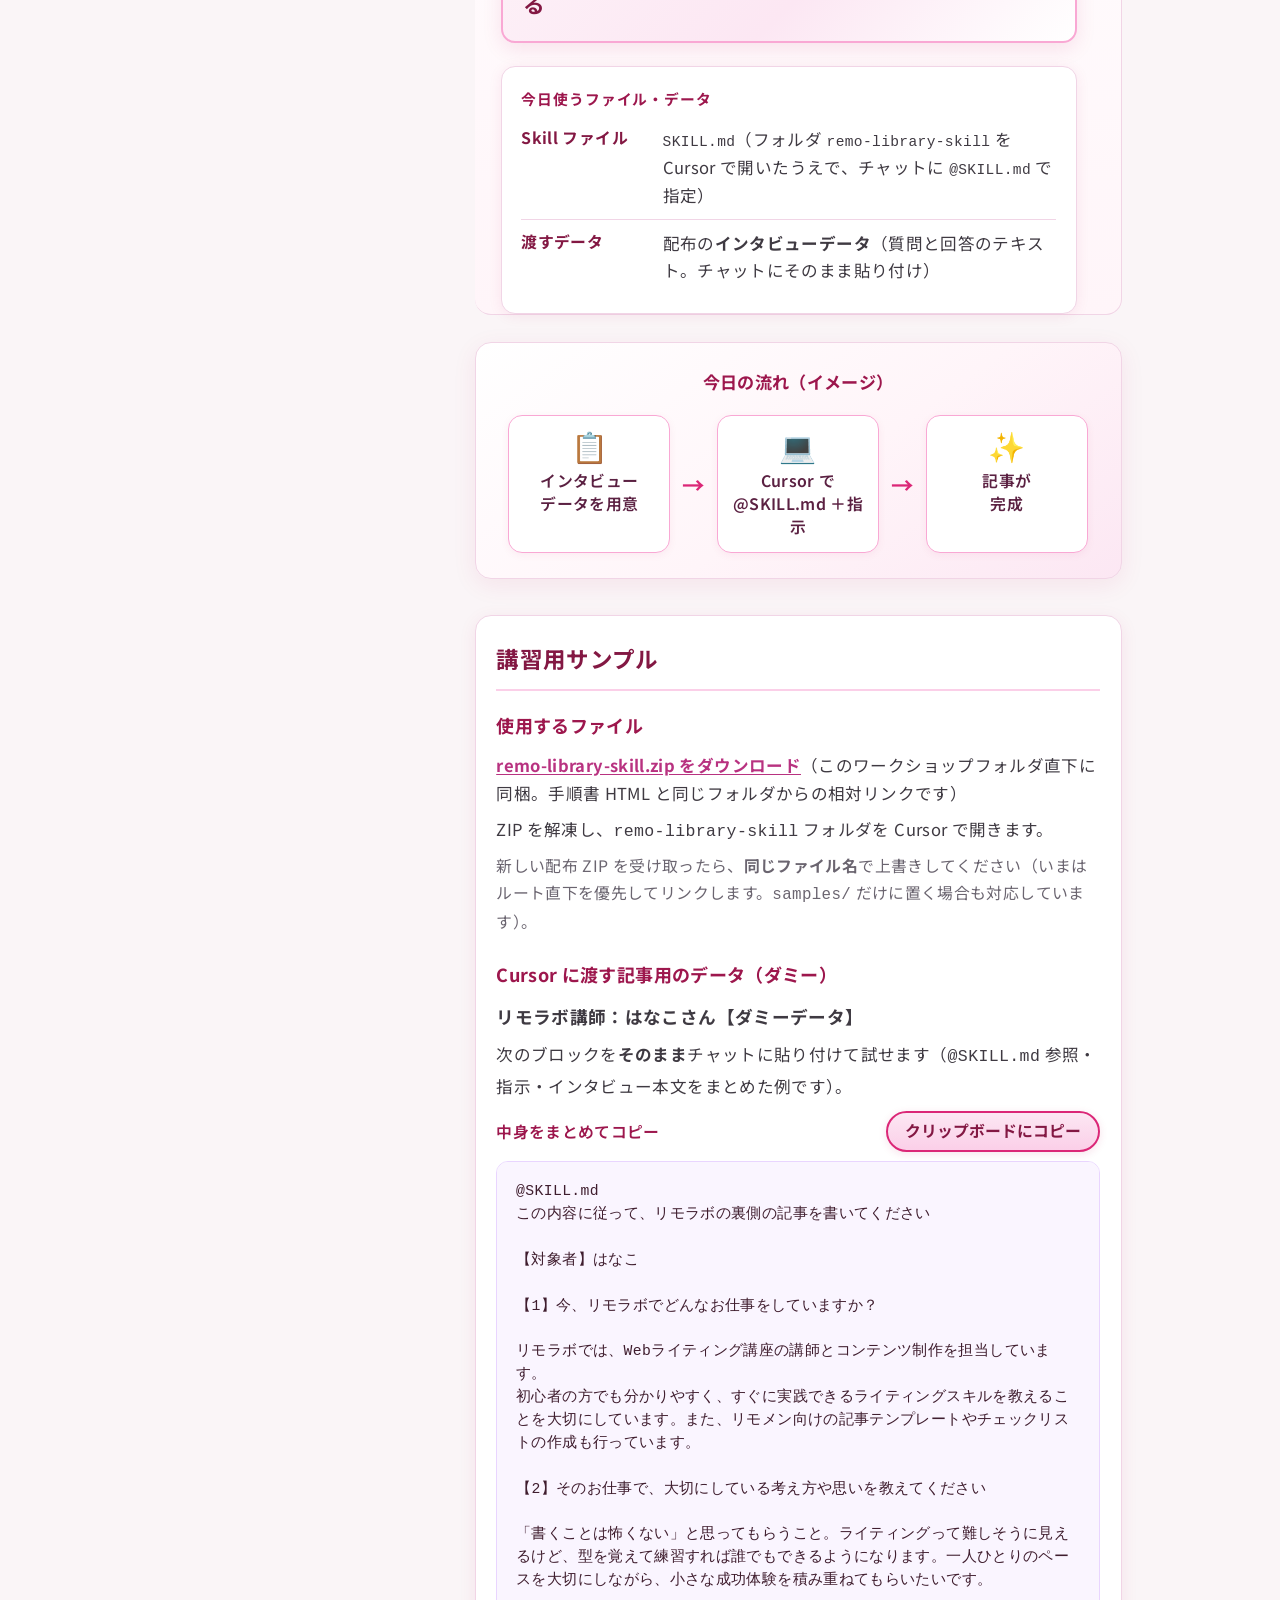
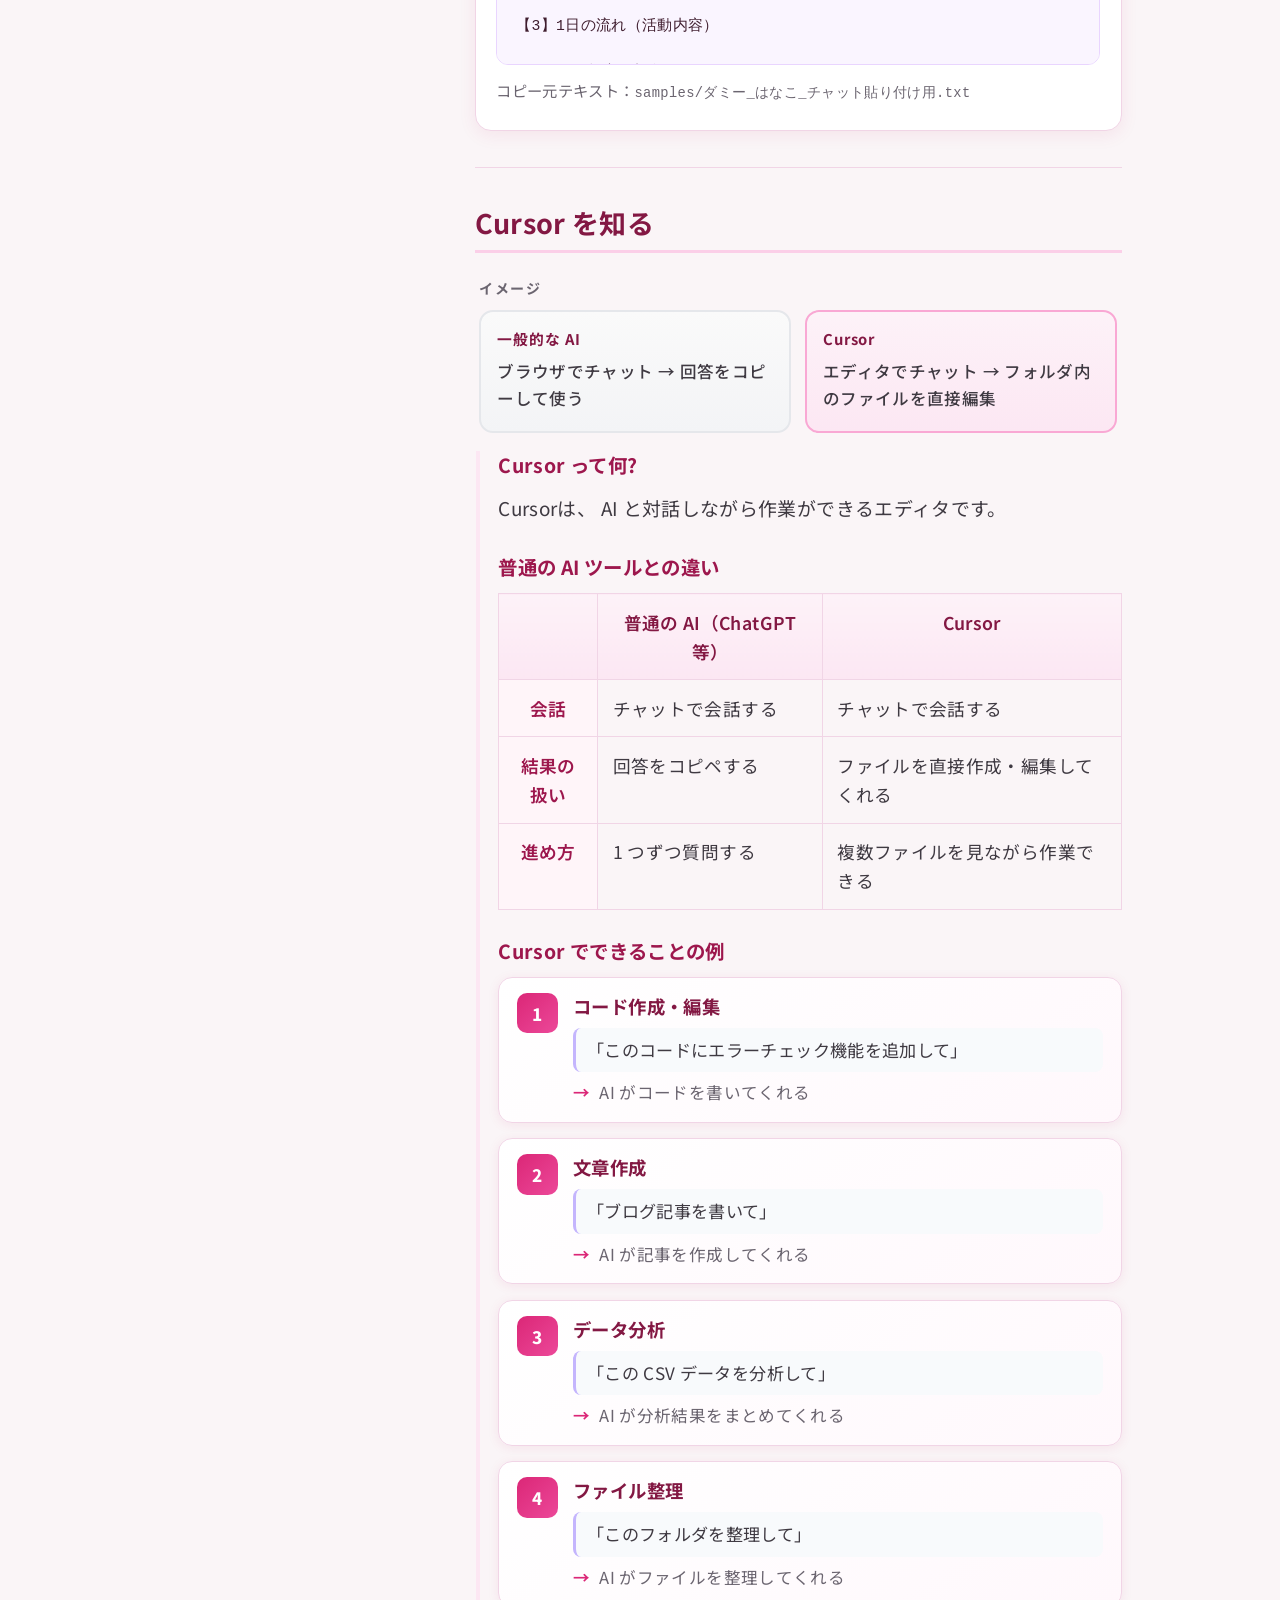
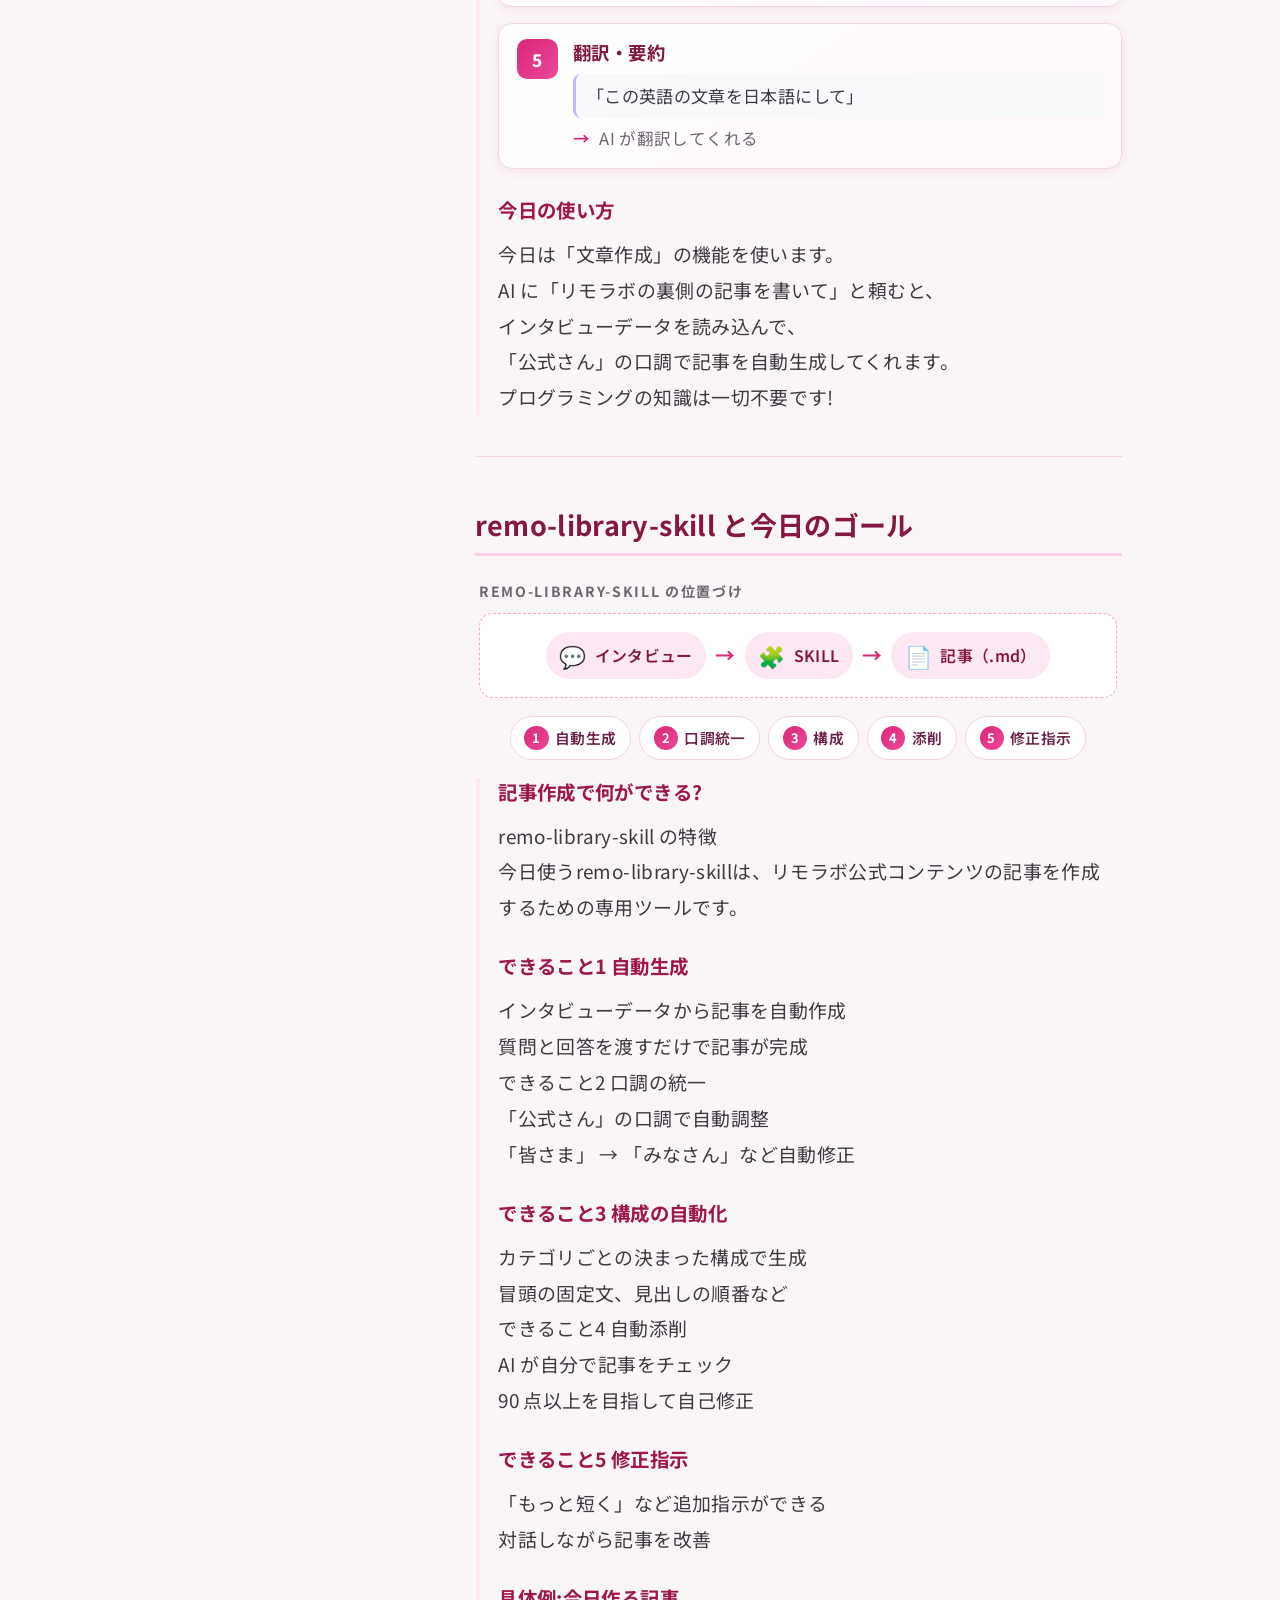
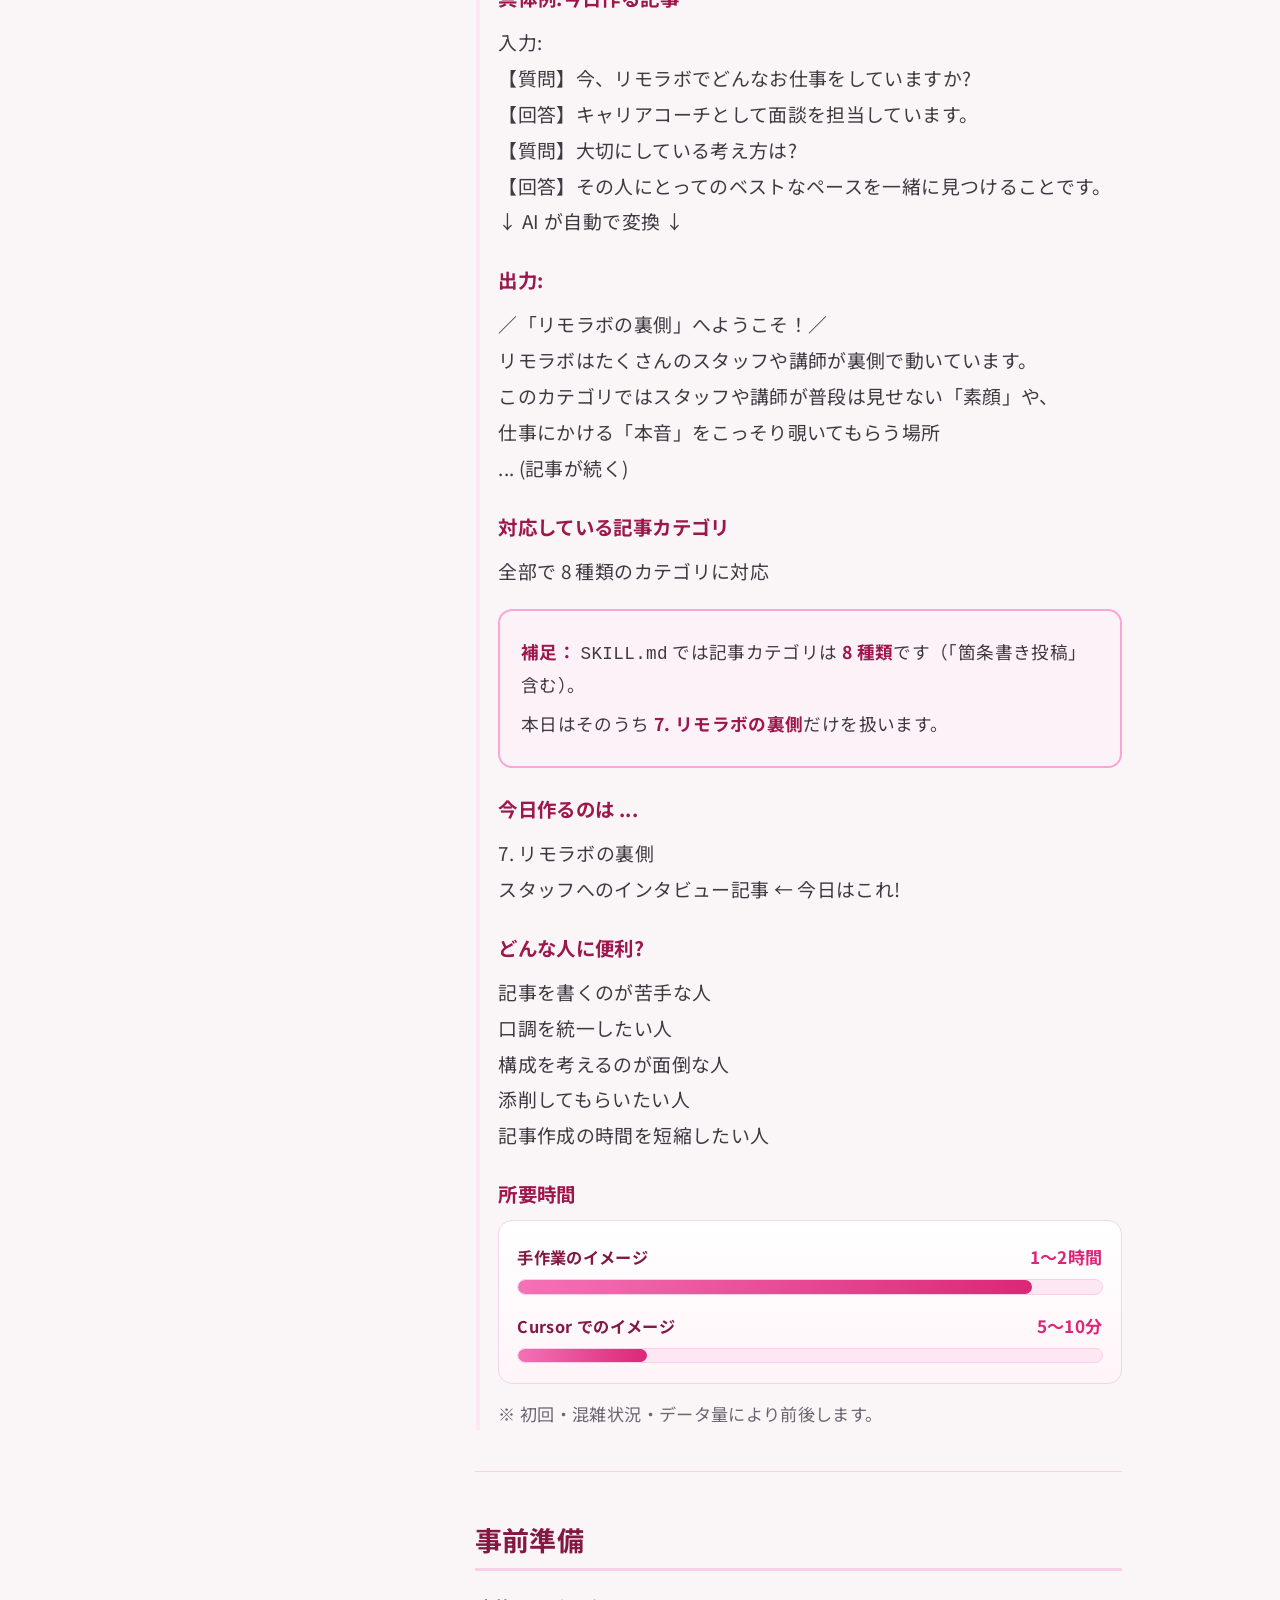
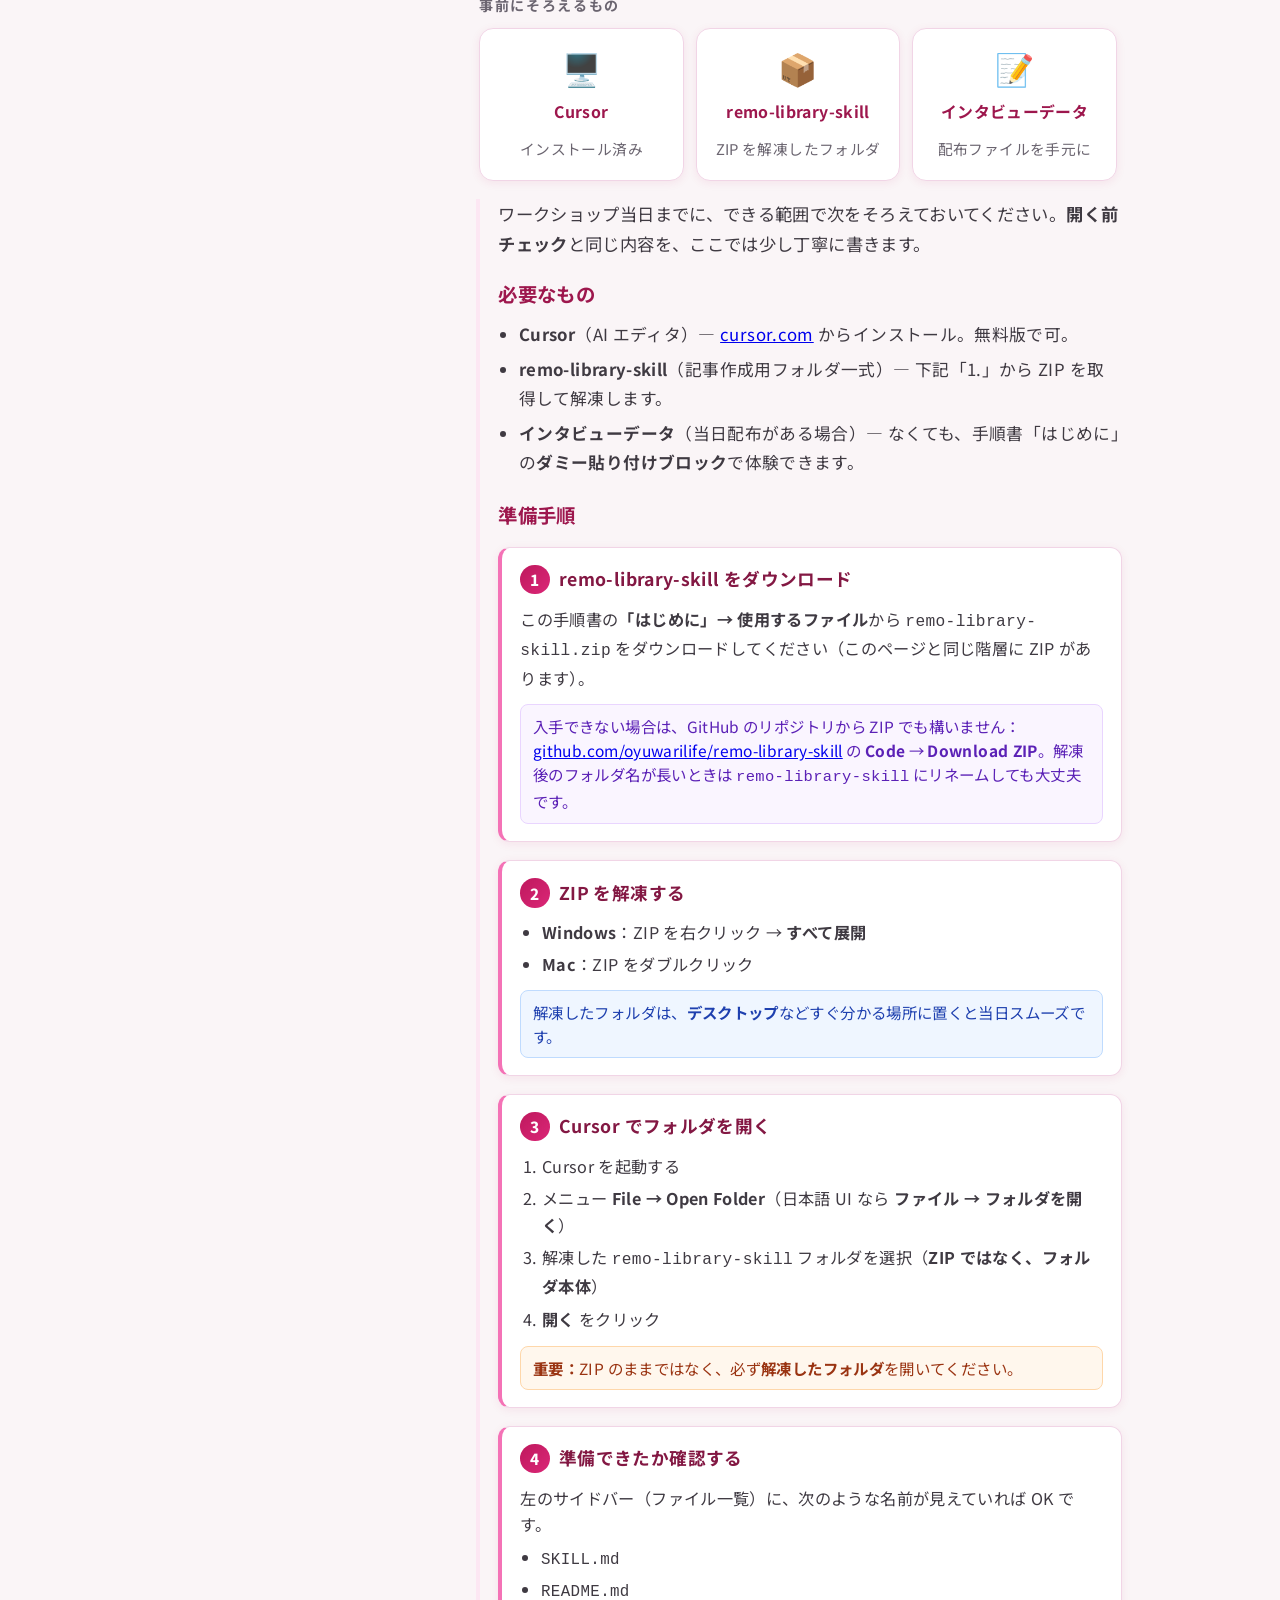
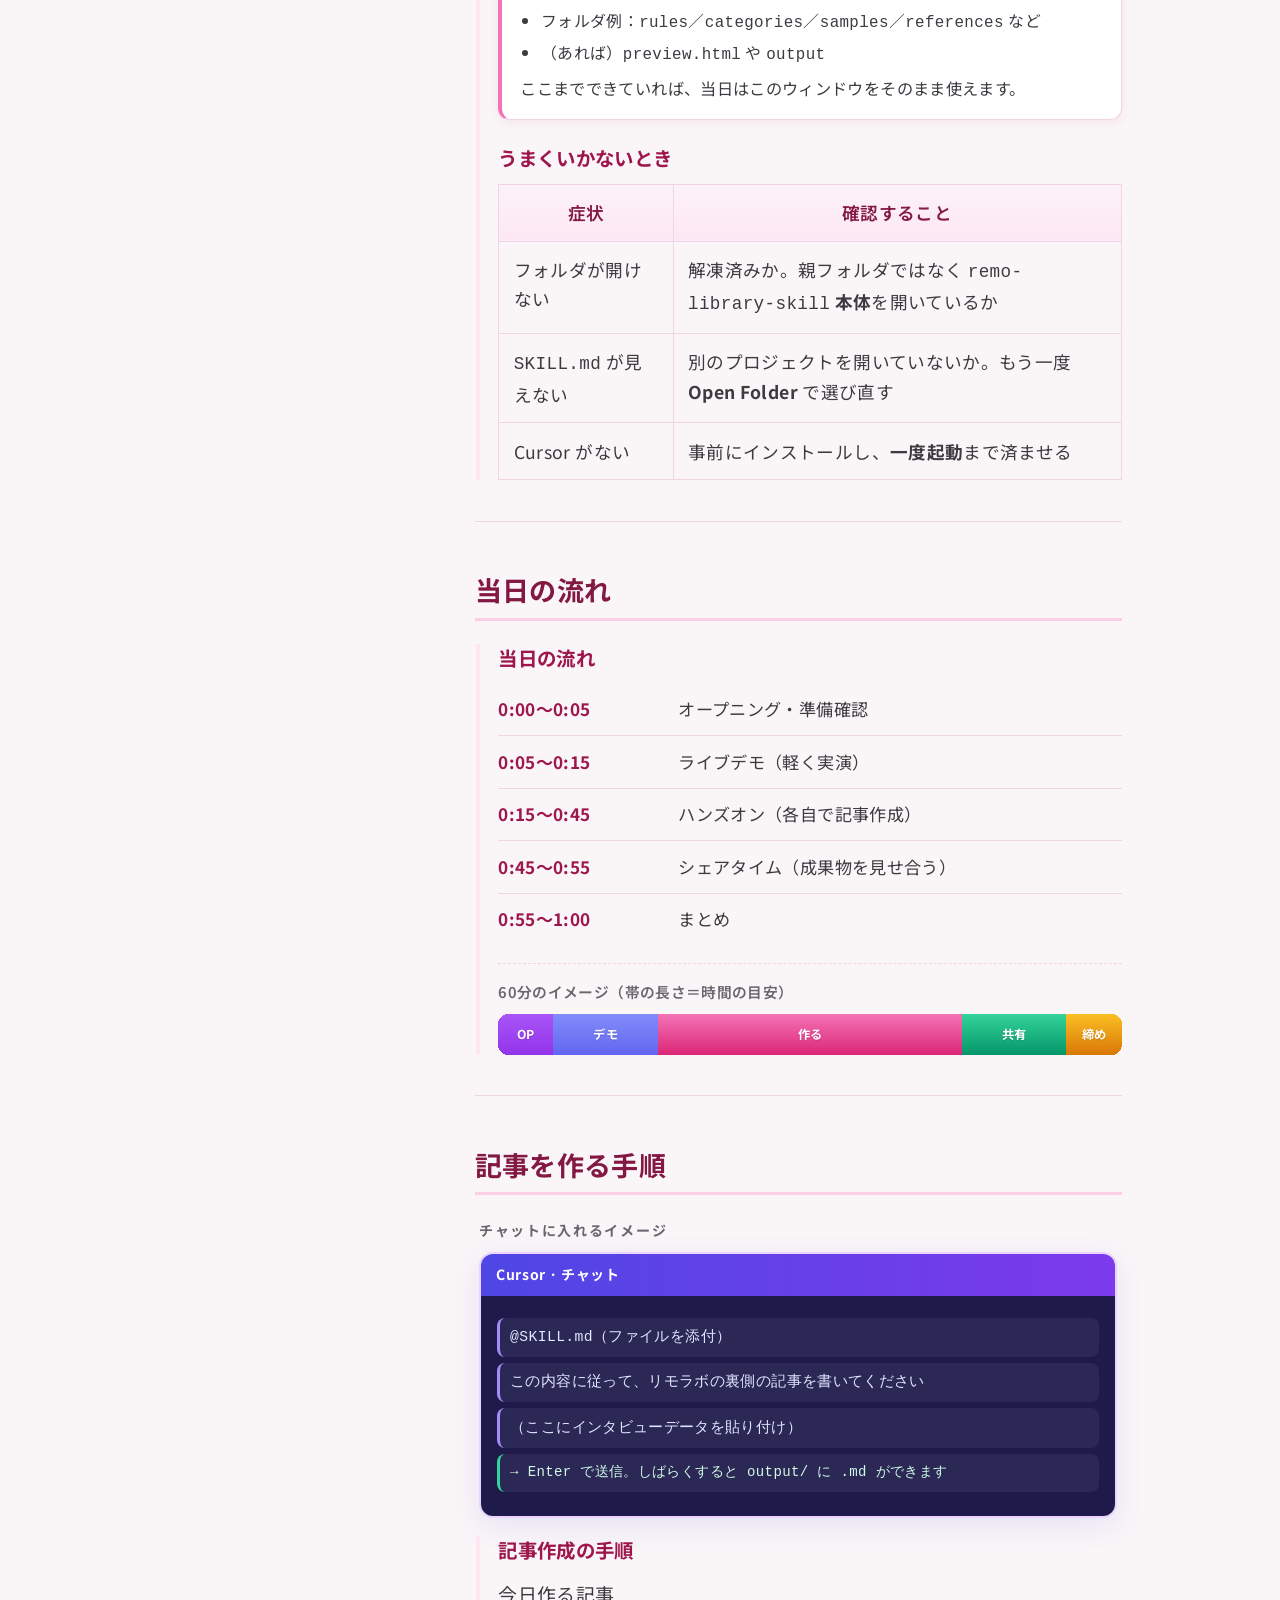
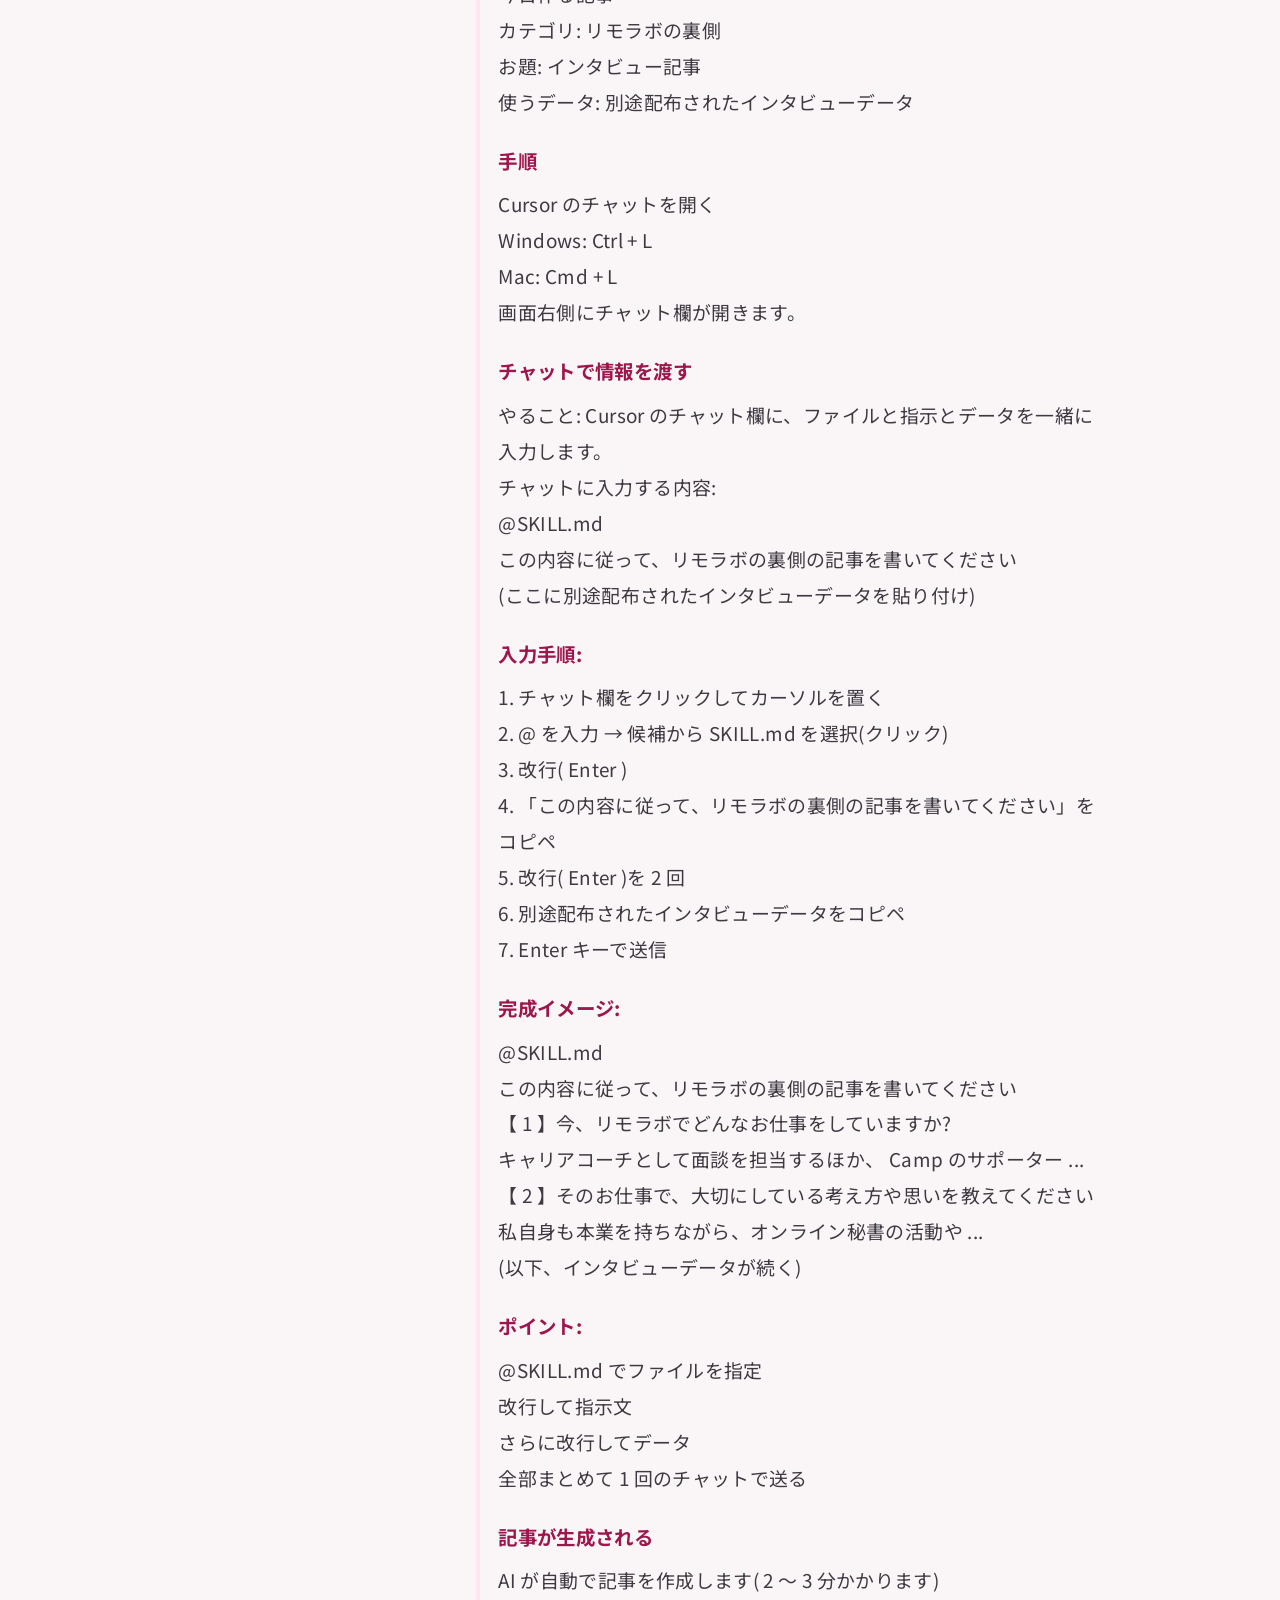
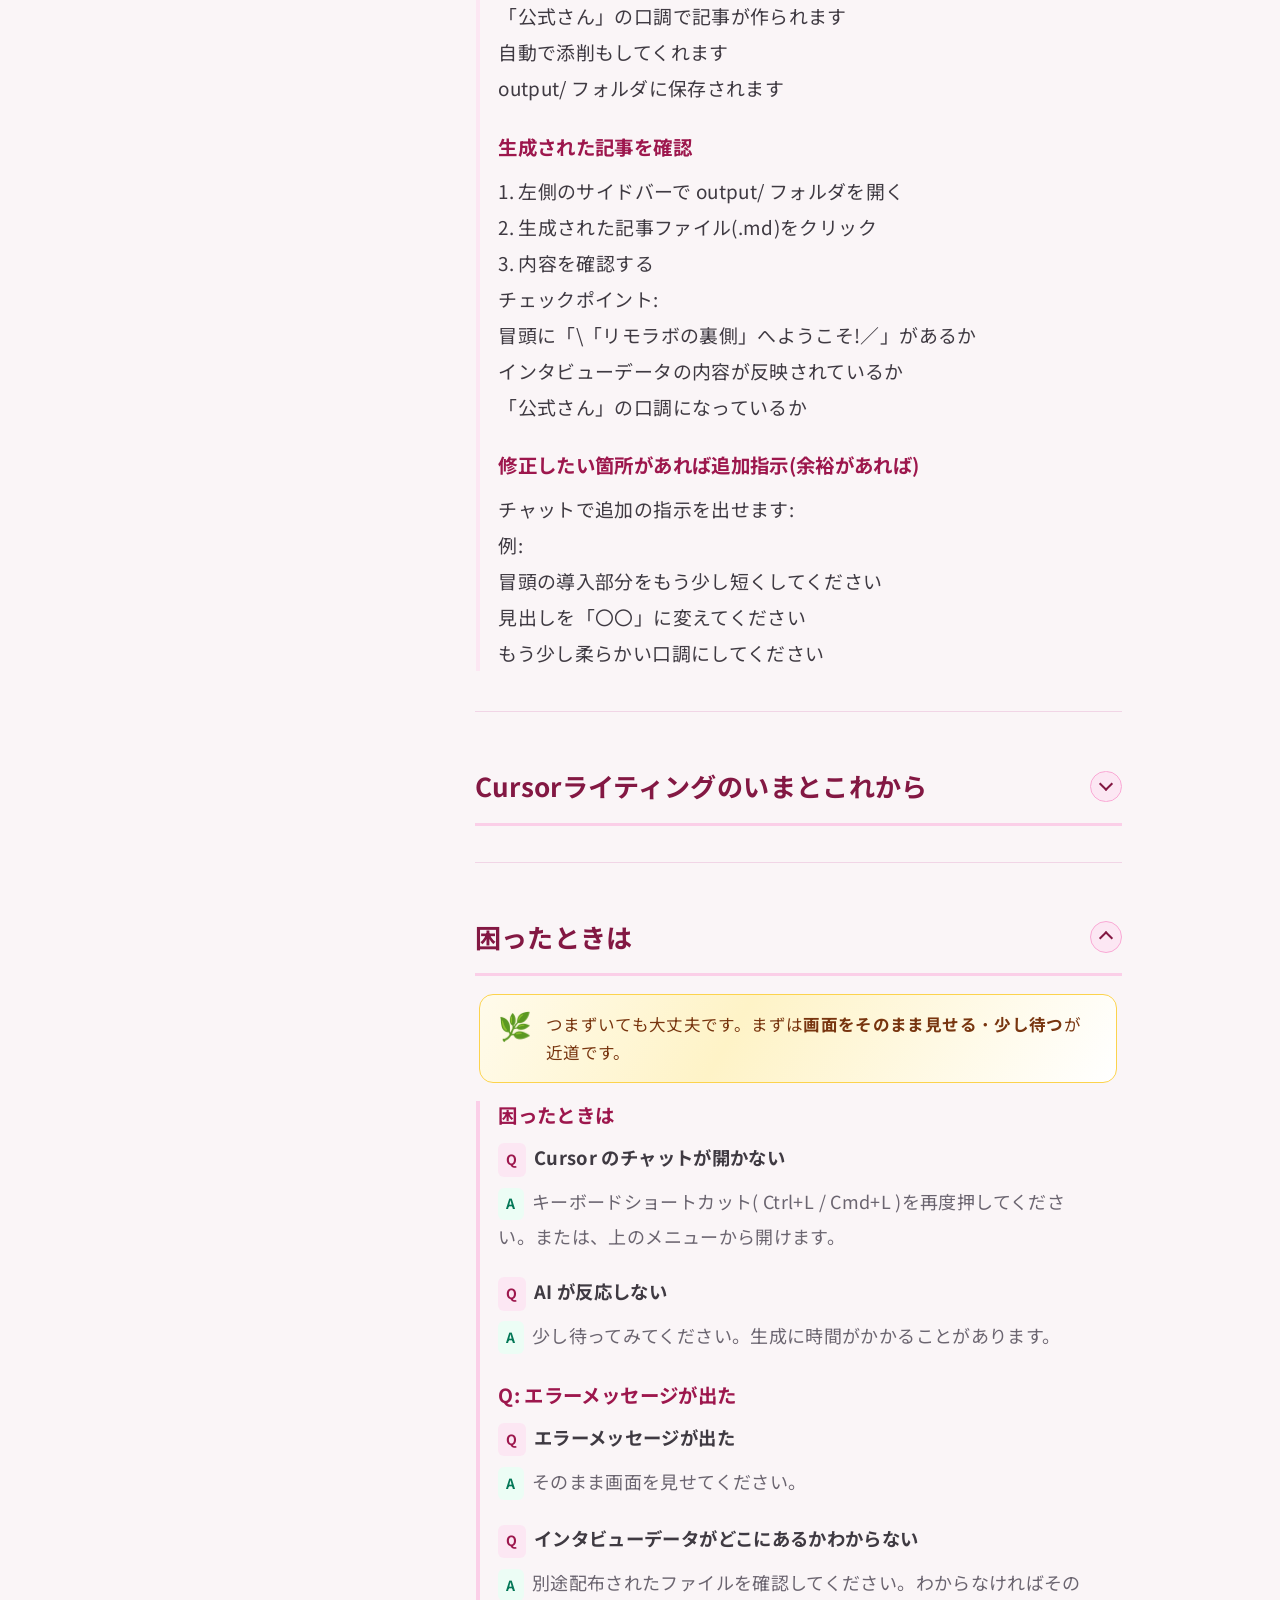
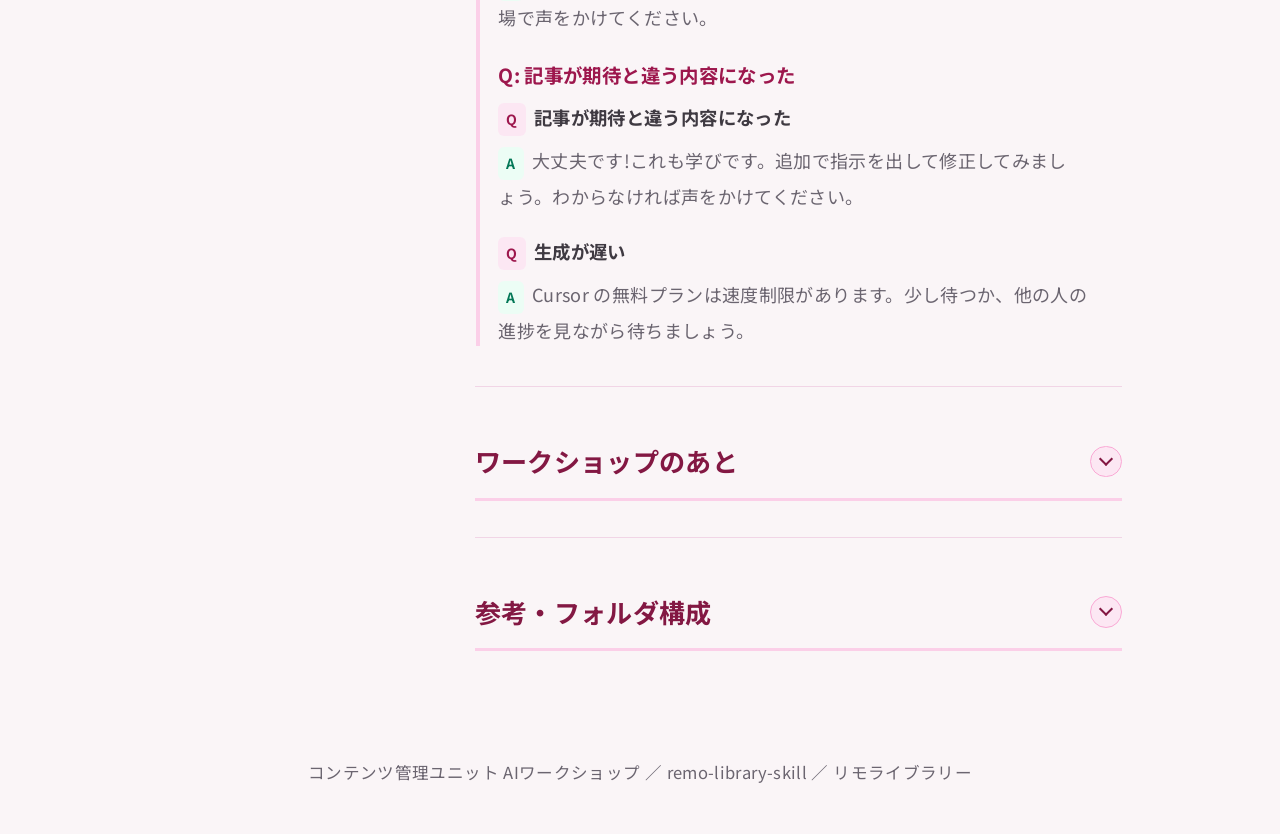
==== commit 85e7b2f2: "At-a-glance: today goal label, preopen line breaks; prep chapter and CSS Made-with: Cursor" ====
--- a/ワークショップ手順書_v2.html
+++ b/ワークショップ手順書_v2.html
@@ -42,9 +42,18 @@
     <article class="doc-article" id="top">
   <section class="workshop-at-a-glance" id="at-a-glance" aria-labelledby="aag-title">
     <h2 id="aag-title" class="workshop-at-a-glance-title">今日ひと目で</h2>
+    <div class="workshop-preopen-strip" role="region" aria-labelledby="preopen-title">
+      <p class="workshop-preopen-strip-title" id="preopen-title">開く前チェック<br /><span class="workshop-preopen-strip-subline">（ここから先を読む前に）</span></p>
+      <ul class="workshop-preopen-steps" role="list" aria-label="3つの確認">
+        <li><span class="wps-main">Cursor</span><span class="wps-sub">インストールして<br />一度起動まで</span></li>
+        <li><span class="wps-main">ZIP を解凍</span><span class="wps-sub">右クリック<br />「すべて展開」など</span></li>
+        <li><span class="wps-main">フォルダを開く</span><span class="wps-sub">Cursor で <code>remo-library-skill</code><br /><strong>フォルダのまま</strong>開く</span></li>
+      </ul>
+      <p class="workshop-preopen-strip-note">3つとも OK なら、<br />下の「今日のゴール〜持ち物」と本文に進んでください。</p>
+    </div>
     <div class="workshop-at-a-glance-grid">
       <div class="workshop-aag-card workshop-aag-card--goal">
-        <h3 class="workshop-aag-label">ゴール</h3>
+        <h3 class="workshop-aag-label">今日のゴール</h3>
         <p class="workshop-aag-value">Cursor で「リモラボの裏側」の記事を 1 本完成させる</p>
       </div>
       <div class="workshop-aag-card workshop-aag-card--time">
@@ -52,16 +61,15 @@
         <p class="workshop-aag-value">本イベントは <strong>約 60 分</strong>（タイムテーブルは「当日の流れ」参照）</p>
       </div>
       <div class="workshop-aag-card workshop-aag-card--bring">
-        <h3 class="workshop-aag-label">持ち物・事前の準備</h3>
+        <h3 class="workshop-aag-label">持ち物・当日のデータ</h3>
         <ul class="workshop-aag-list">
           <li>PC（<strong>Cursor インストール済み</strong>）</li>
-          <li><code>remo-library-skill</code>（ZIP を解凍し、フォルダを Cursor で開ける状態）</li>
-          <li>配布の<strong>インタビューデータ</strong></li>
+          <li><code>remo-library-skill</code>（ZIP を解凍し、フォルダを Cursor で開いた状態）</li>
+          <li>配布の<strong>インタビューデータ</strong>（なくても、はじめに<strong>ダミー</strong>で試せます）</li>
           <li>安定したネット接続（あると安心）</li>
         </ul>
       </div>
     </div>
-    <p class="workshop-preopen-check" role="note"><strong>開く前チェック：</strong>Cursor は入れた？　ZIP は解凍した？　<code>remo-library-skill</code> を Cursor で<strong>フォルダ開き</strong>した？　…ここまで済ませてから読み進めてください。</p>
   </section>
   <section class="chapter chapter-intro" id="intro" aria-label="はじめに">
     <div class="doc-hero-inner">
@@ -328,7 +336,7 @@
     </div>
   </section>
 
-  <section class="chapter" id="prep" data-chapter="prep" aria-labelledby="prep-heading">
+  <section class="chapter chapter-prep" id="prep" data-chapter="prep" aria-labelledby="prep-heading">
     <h2 id="prep-heading">事前準備</h2>
 
     <div class="chapter-viz">
@@ -351,30 +359,78 @@
         </div>
       </div>
     </div>
-    <div class="chapter-inner">
-    <h3 class="chunk-title">事前準備</h3>
-    <div class="chunk-body"><div class="prose">必要なもの<br>ワークショップ前に以下を準備してください</div></div>
-
-    <h3 class="chunk-title">必要なもの1</h3>
-    <div class="chunk-body"><div class="prose">Cursor(既にインストール済み)<br>必要なもの2<br>remo-library-skill.zip<br>記事作成用のファイル一式<br>必要なもの3<br>インタビューデータ<br>別途配布されるファイル</div></div>
-
-    <h3 class="chunk-title">準備手順</h3>
-    <div class="chunk-body"><div class="prose">Step 1: ZIP ファイルをダウンロード<br>1. Slack で配布された  remo-library-skill.zip をダウンロード<br>2. ダウンロードフォルダに保存される</div></div>
-
-    <h3 class="chunk-title">Step 2: ZIP ファイルを解凍</h3>
-    <div class="chunk-body"><div class="prose">Windows: ZIP ファイルを右クリック  →  「すべて展開」<br>Mac: ZIP ファイルをダブルクリック<br> おすすめ: 解凍したフォルダはデスクトップに移動しておくと便利<br>です</div></div>
-
-    <h3 class="chunk-title">Step 3: Cursor でフォルダを開く</h3>
-    <div class="chunk-body"><div class="prose">1. Cursor を起動<br>2. 上のメニューから  File →  Open Folder(または「ファイル  →  フォ<br>ルダーを開く」)<br>3. 解凍した  remo-library-skill フォルダを選択<br>4. 開く をクリック</div></div>
-
-    <h3 class="chunk-title">Step 4: 準備完了の確認</h3><div class="chunk-body"><p class="prose">Step 4: 準備完了の確認<br>左側のサイドバーに以下のフォルダが表示されていれば OK</p><pre class="tree">remo-library-skill/
-├──  SKILL.md
-├──  README.md
-├──  rules/
-├──  categories/
-├──  samples/
-├──  output/
-└──  ...</pre></div>
+    <div class="chapter-inner chapter-prep-inner">
+
+      <p class="prep-lead">ワークショップ当日までに、できる範囲で次をそろえておいてください。<strong>開く前チェック</strong>と同じ内容を、ここでは少し丁寧に書きます。</p>
+
+      <h3 class="chunk-title prep-chunk-title">必要なもの</h3>
+      <div class="chunk-body">
+        <ul class="prep-need-list">
+          <li><strong>Cursor</strong>（AI エディタ）— <a href="https://cursor.com/" target="_blank" rel="noopener noreferrer">cursor.com</a> からインストール。無料版で可。</li>
+          <li><strong>remo-library-skill</strong>（記事作成用フォルダ一式）— 下記「1.」から ZIP を取得して解凍します。</li>
+          <li><strong>インタビューデータ</strong>（当日配布がある場合）— なくても、手順書「はじめに」の<strong>ダミー貼り付けブロック</strong>で体験できます。</li>
+        </ul>
+      </div>
+
+      <h3 class="chunk-title prep-chunk-title">準備手順</h3>
+
+      <div class="prep-step-block">
+        <h4 class="prep-step-title"><span class="prep-step-num">1</span> remo-library-skill をダウンロード</h4>
+        <div class="prep-step-body">
+          <p>この手順書の<strong>「はじめに」→ 使用するファイル</strong>から <code>remo-library-skill.zip</code> をダウンロードしてください（このページと同じ階層に ZIP があります）。</p>
+          <p class="prep-alt">入手できない場合は、GitHub のリポジトリから ZIP でも構いません：<a href="https://github.com/oyuwarilife/remo-library-skill" target="_blank" rel="noopener noreferrer">github.com/oyuwarilife/remo-library-skill</a> の <strong>Code</strong> → <strong>Download ZIP</strong>。解凍後のフォルダ名が長いときは <code>remo-library-skill</code> にリネームしても大丈夫です。</p>
+        </div>
+      </div>
+
+      <div class="prep-step-block">
+        <h4 class="prep-step-title"><span class="prep-step-num">2</span> ZIP を解凍する</h4>
+        <div class="prep-step-body">
+          <ul class="prep-mini-ul">
+            <li><strong>Windows</strong>：ZIP を右クリック → <strong>すべて展開</strong></li>
+            <li><strong>Mac</strong>：ZIP をダブルクリック</li>
+          </ul>
+          <p class="prep-tip">解凍したフォルダは、<strong>デスクトップ</strong>などすぐ分かる場所に置くと当日スムーズです。</p>
+        </div>
+      </div>
+
+      <div class="prep-step-block">
+        <h4 class="prep-step-title"><span class="prep-step-num">3</span> Cursor でフォルダを開く</h4>
+        <div class="prep-step-body">
+          <ol class="prep-ol">
+            <li>Cursor を起動する</li>
+            <li>メニュー <strong>File → Open Folder</strong>（日本語 UI なら <strong>ファイル → フォルダを開く</strong>）</li>
+            <li>解凍した <code>remo-library-skill</code> フォルダを選択（<strong>ZIP ではなく、フォルダ本体</strong>）</li>
+            <li><strong>開く</strong> をクリック</li>
+          </ol>
+          <p class="prep-warn"><strong>重要：</strong>ZIP のままではなく、必ず<strong>解凍したフォルダ</strong>を開いてください。</p>
+        </div>
+      </div>
+
+      <div class="prep-step-block">
+        <h4 class="prep-step-title"><span class="prep-step-num">4</span> 準備できたか確認する</h4>
+        <div class="prep-step-body">
+          <p>左のサイドバー（ファイル一覧）に、次のような名前が見えていれば OK です。</p>
+          <ul class="prep-checklist">
+            <li><code>SKILL.md</code></li>
+            <li><code>README.md</code></li>
+            <li>フォルダ例：<code>rules</code>／<code>categories</code>／<code>samples</code>／<code>references</code> など</li>
+            <li>（あれば）<code>preview.html</code> や <code>output</code></li>
+          </ul>
+          <p>ここまでできていれば、当日はこのウィンドウをそのまま使えます。</p>
+        </div>
+      </div>
+
+      <h3 class="chunk-title prep-chunk-title">うまくいかないとき</h3>
+      <div class="chunk-body">
+        <table class="compare prep-trouble-table">
+          <thead><tr><th>症状</th><th>確認すること</th></tr></thead>
+          <tbody>
+            <tr><td>フォルダが開けない</td><td>解凍済みか。親フォルダではなく <code>remo-library-skill</code> <strong>本体</strong>を開いているか</td></tr>
+            <tr><td><code>SKILL.md</code> が見えない</td><td>別のプロジェクトを開いていないか。もう一度 <strong>Open Folder</strong> で選び直す</td></tr>
+            <tr><td>Cursor がない</td><td>事前にインストールし、<strong>一度起動</strong>まで済ませる</td></tr>
+          </tbody>
+        </table>
+      </div>
     </div>
   </section>
 
--- a/workshop-document.css
+++ b/workshop-document.css
@@ -75,12 +75,101 @@
   box-shadow: 0 6px 22px rgba(190, 24, 93, 0.12);
 }
 .workshop-at-a-glance-title {
-  margin: 0 0 1rem;
+  margin: 0 0 0.85rem;
   font-size: clamp(1.05rem, 2.5vw, 1.2rem);
   font-weight: 700;
   color: #831843;
   padding-bottom: 0.45rem;
   border-bottom: 2px solid #fbcfe8;
+}
+.workshop-preopen-strip {
+  margin: 0 0 1.15rem;
+  padding: 0.9rem 1rem 1rem;
+  background: linear-gradient(180deg, #fffbeb 0%, #fff7ed 100%);
+  border: 1px solid #fbbf24;
+  border-radius: 12px;
+  box-shadow: 0 2px 12px rgba(245, 158, 11, 0.15);
+}
+.workshop-preopen-strip-title {
+  margin: 0 0 0.65rem;
+  font-size: 0.88rem;
+  font-weight: 800;
+  letter-spacing: 0.06em;
+  color: #92400e;
+  text-align: center;
+  line-height: 1.55;
+}
+.workshop-preopen-strip-subline {
+  display: inline-block;
+  margin-top: 0.15rem;
+  font-size: 0.78rem;
+  font-weight: 700;
+  letter-spacing: 0.04em;
+  color: #a16207;
+}
+.workshop-preopen-steps {
+  list-style: none;
+  margin: 0;
+  padding: 0;
+  display: grid;
+  gap: 0.5rem;
+  counter-reset: prepstep 0;
+}
+@media (min-width: 640px) {
+  .workshop-preopen-steps {
+    grid-template-columns: repeat(3, minmax(0, 1fr));
+    gap: 0.65rem;
+  }
+}
+.workshop-preopen-steps li {
+  counter-increment: prepstep;
+  position: relative;
+  margin: 0;
+  padding: 0.55rem 0.65rem 0.6rem 2.2rem;
+  background: #fff;
+  border: 1px solid #fde68a;
+  border-radius: 10px;
+  display: flex;
+  flex-direction: column;
+  gap: 0.2rem;
+  min-height: 3.5rem;
+  justify-content: center;
+}
+.workshop-preopen-steps li::before {
+  content: counter(prepstep);
+  position: absolute;
+  left: 0.55rem;
+  top: 50%;
+  transform: translateY(-50%);
+  width: 1.35rem;
+  height: 1.35rem;
+  line-height: 1.35rem;
+  text-align: center;
+  font-size: 0.75rem;
+  font-weight: 800;
+  color: #fff;
+  background: linear-gradient(135deg, #d97706 0%, #ea580c 100%);
+  border-radius: 50%;
+}
+.wps-main {
+  display: block;
+  font-size: 0.9rem;
+  font-weight: 700;
+  color: #78350f;
+  line-height: 1.35;
+}
+.wps-sub {
+  display: block;
+  font-size: 0.78rem;
+  line-height: 1.45;
+  color: #a16207;
+}
+.workshop-preopen-strip-note {
+  margin: 0.75rem 0 0;
+  font-size: 0.82rem;
+  line-height: 1.65;
+  color: #92400e;
+  text-align: center;
 }
 .workshop-at-a-glance-grid {
   display: grid;
@@ -125,19 +214,121 @@
 .workshop-aag-list li {
   margin: 0.25rem 0;
 }
-.workshop-at-a-glance .workshop-preopen-check {
+/* 事前準備章（固定HTML・丁寧版） */
+.chapter-prep-inner .prep-lead {
+  margin: 0 0 1.15rem;
+  font-size: 0.96rem;
+  line-height: 1.75;
+  color: var(--text);
+}
+.chapter-prep-inner .prep-chunk-title {
+  margin-top: 1.35rem;
+}
+.chapter-prep-inner .prep-chunk-title:first-of-type {
+  margin-top: 0;
+}
+.prep-need-list {
+  margin: 0.35rem 0 0;
+  padding-left: 1.15rem;
+  font-size: 0.93rem;
+  line-height: 1.7;
+}
+.prep-need-list li {
+  margin: 0.4rem 0;
+}
+.prep-step-block {
   margin: 1rem 0 0;
-  padding: 0.65rem 0.9rem;
+  padding: 0.85rem 1rem 0.95rem;
+  background: #fff;
+  border: 1px solid var(--border);
+  border-radius: 12px;
+  border-left: 4px solid #f472b6;
+  box-shadow: 0 2px 10px var(--shadow);
+}
+.prep-step-title {
+  margin: 0 0 0.55rem;
+  font-size: 0.98rem;
+  font-weight: 700;
+  color: #831843;
+  display: flex;
+  align-items: center;
+  gap: 0.5rem;
+  flex-wrap: wrap;
+}
+.prep-step-num {
+  display: inline-flex;
+  align-items: center;
+  justify-content: center;
+  width: 1.65rem;
+  height: 1.65rem;
+  font-size: 0.85rem;
+  font-weight: 800;
+  color: #fff;
+  background: linear-gradient(135deg, #be185d 0%, #db2777 100%);
+  border-radius: 50%;
+  flex-shrink: 0;
+}
+.prep-step-body {
   font-size: 0.9rem;
+  line-height: 1.65;
+  color: var(--text);
+}
+.prep-step-body p {
+  margin: 0.4rem 0 0;
+}
+.prep-step-body p:first-child {
+  margin-top: 0;
+}
+.prep-mini-ul,
+.prep-ol {
+  margin: 0.35rem 0 0;
+  padding-left: 1.2rem;
+}
+.prep-mini-ul li,
+.prep-ol li {
+  margin: 0.3rem 0;
+}
+.prep-alt {
+  margin-top: 0.65rem !important;
+  padding: 0.55rem 0.65rem;
+  font-size: 0.86rem;
   line-height: 1.55;
-  background: linear-gradient(180deg, #fffbeb 0%, #fef3c7 100%);
-  border: 1px solid #fcd34d;
-  border-radius: 10px;
-  color: #78350f;
-  box-shadow: 0 1px 6px rgba(245, 158, 11, 0.12);
-}
-.workshop-at-a-glance .workshop-preopen-check strong {
-  color: #92400e;
+  background: #faf5ff;
+  border-radius: 8px;
+  border: 1px solid #e9d5ff;
+  color: #5b21b6;
+}
+.prep-tip {
+  margin: 0.65rem 0 0 !important;
+  padding: 0.5rem 0.65rem;
+  font-size: 0.86rem;
+  line-height: 1.55;
+  background: #eff6ff;
+  border: 1px solid #bfdbfe;
+  border-radius: 8px;
+  color: #1e40af;
+}
+.prep-warn {
+  margin: 0.75rem 0 0 !important;
+  padding: 0.5rem 0.65rem;
+  font-size: 0.86rem;
+  line-height: 1.55;
+  background: #fff7ed;
+  border: 1px solid #fed7aa;
+  border-radius: 8px;
+  color: #9a3412;
+}
+.prep-checklist {
+  margin: 0.45rem 0 0;
+  padding-left: 1.15rem;
+  font-size: 0.88rem;
+  line-height: 1.55;
+}
+.prep-checklist li {
+  margin: 0.28rem 0;
+}
+.prep-trouble-table {
+  margin-top: 0.35rem;
 }
 
 /* Cursorライティングのいまとこれから（章・視覚強化） */
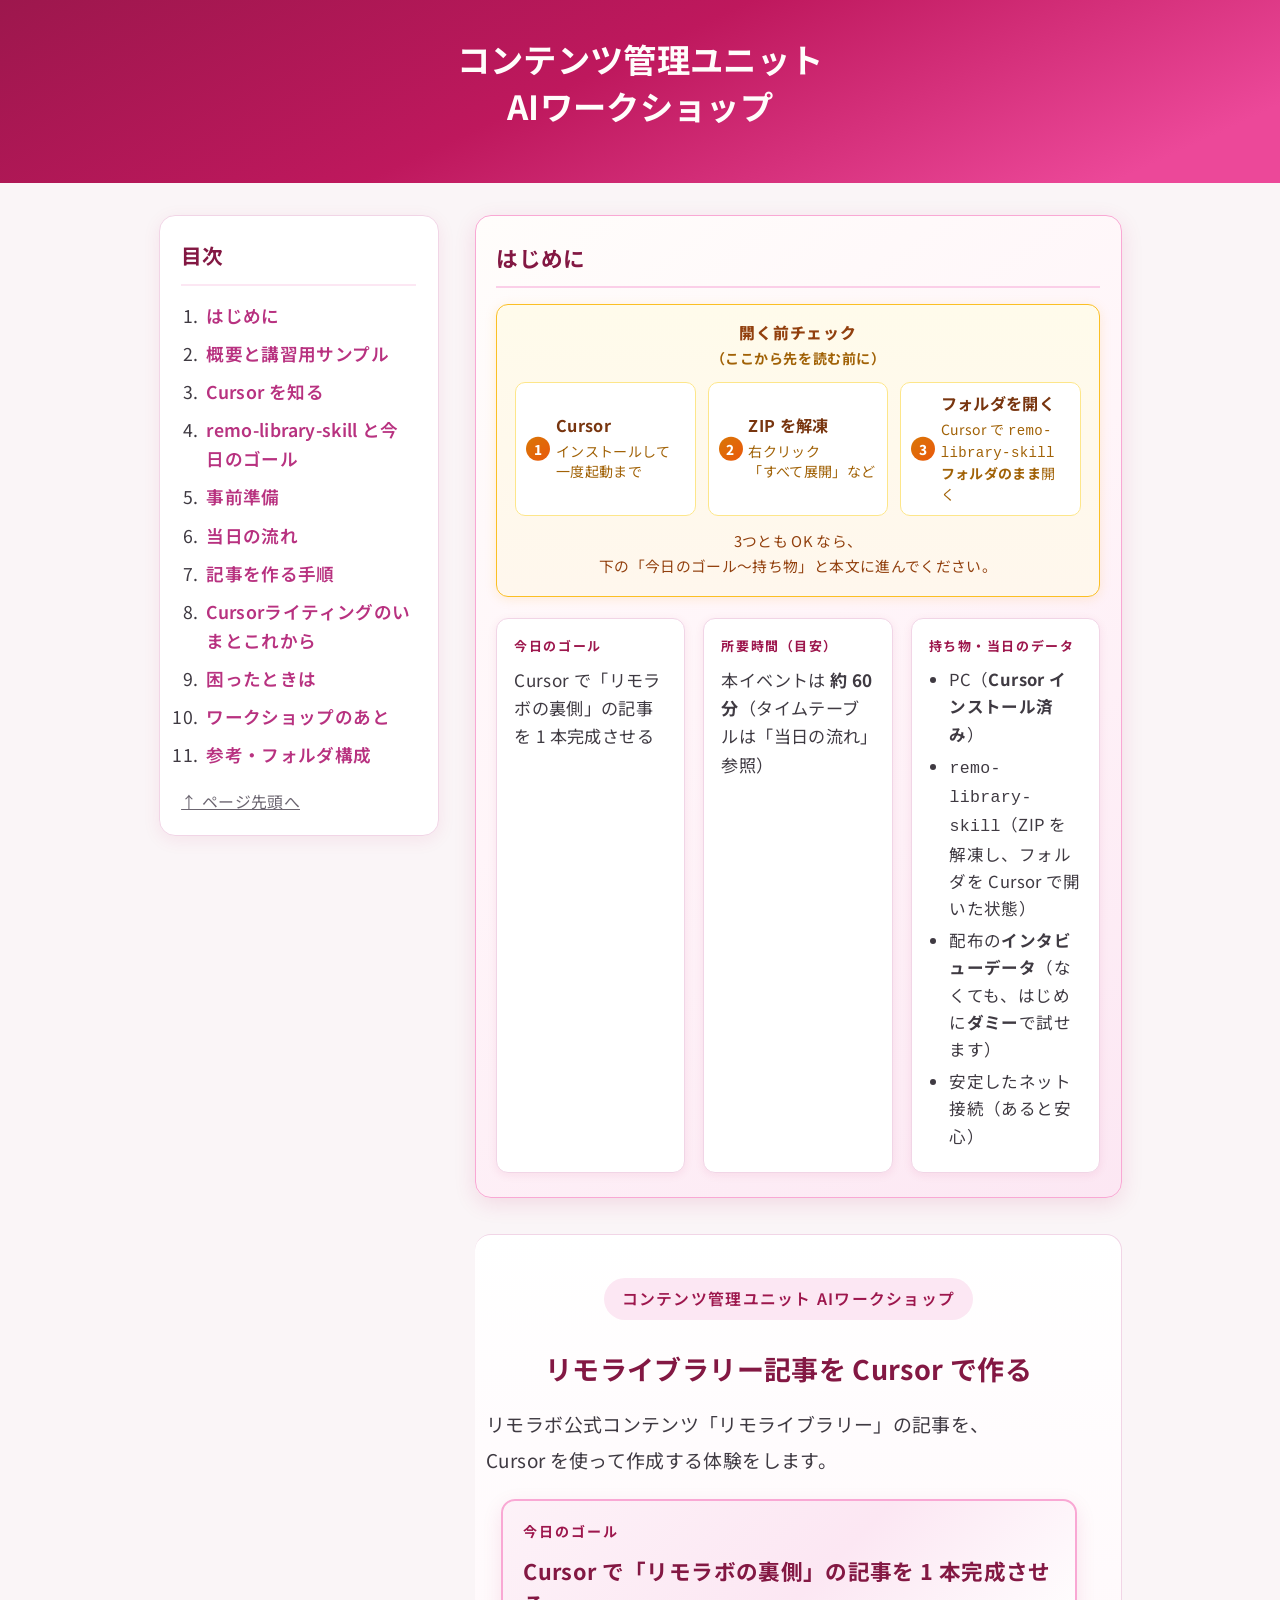
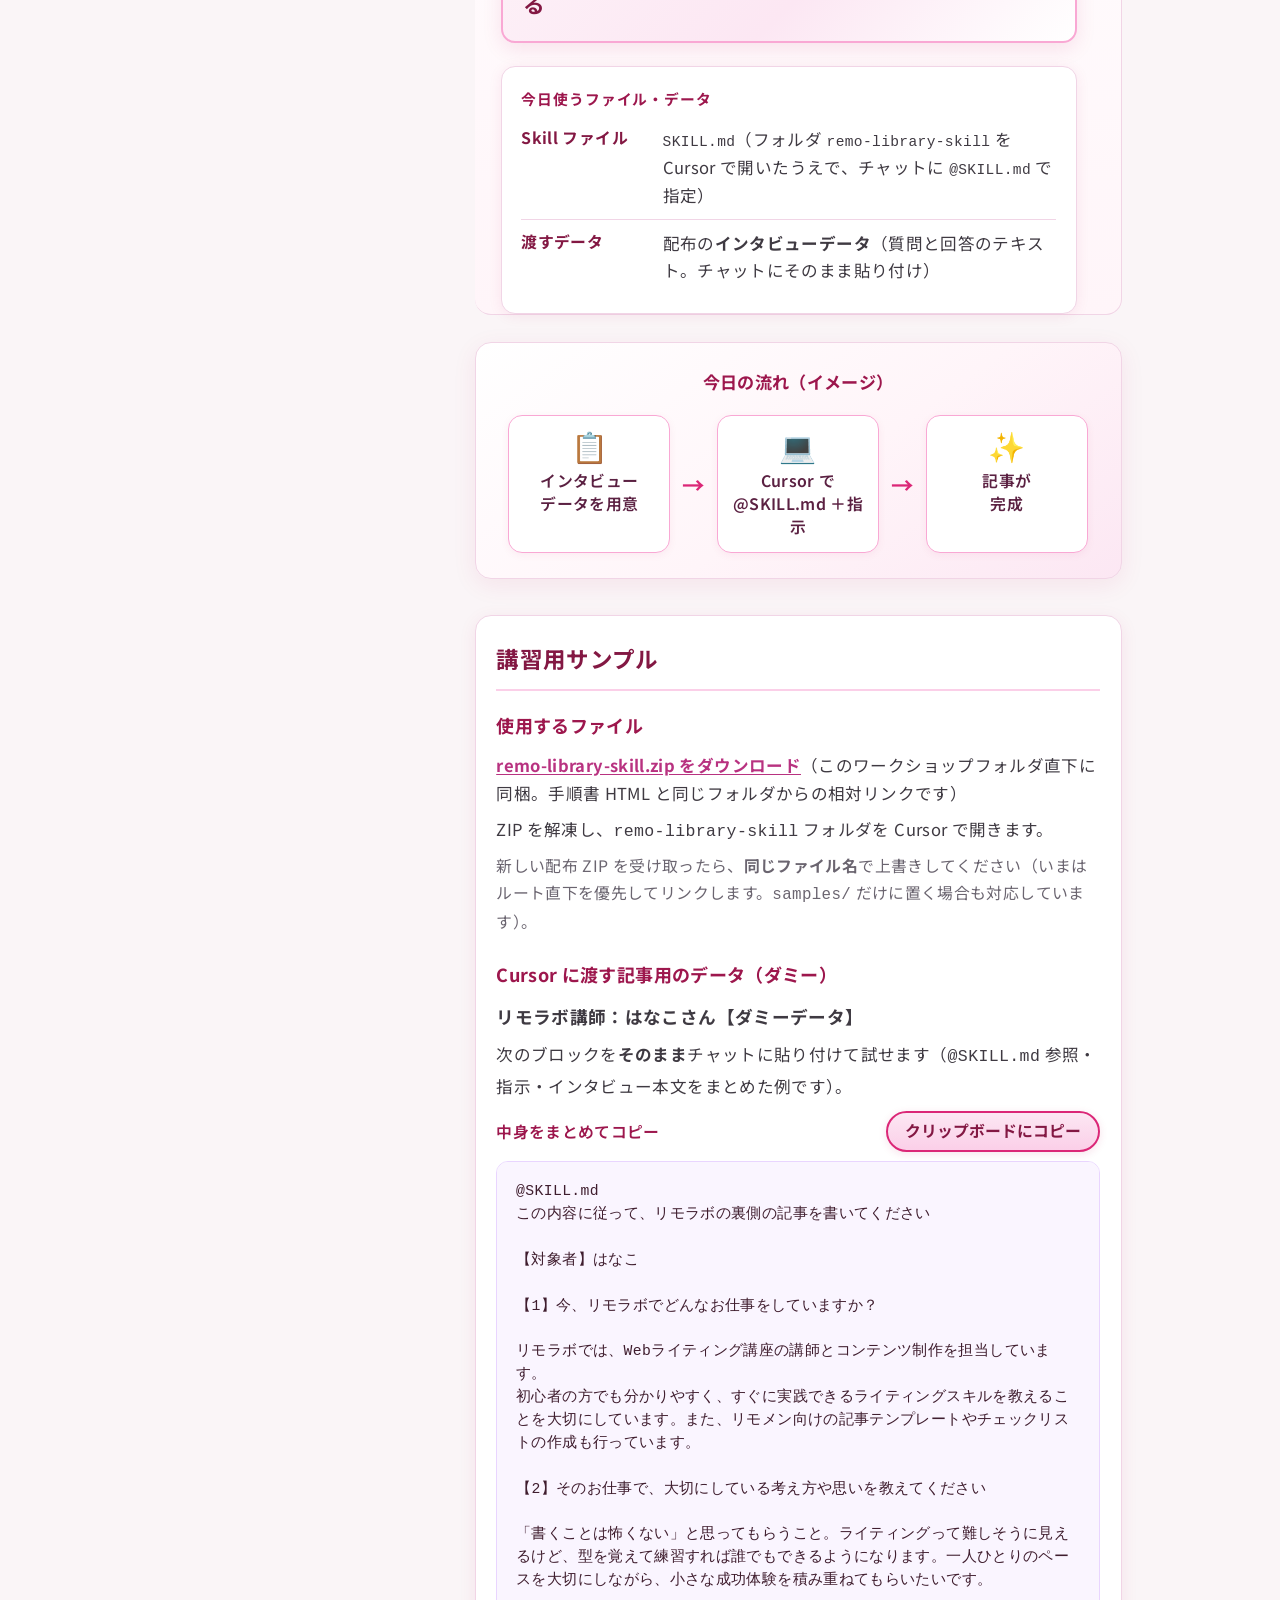
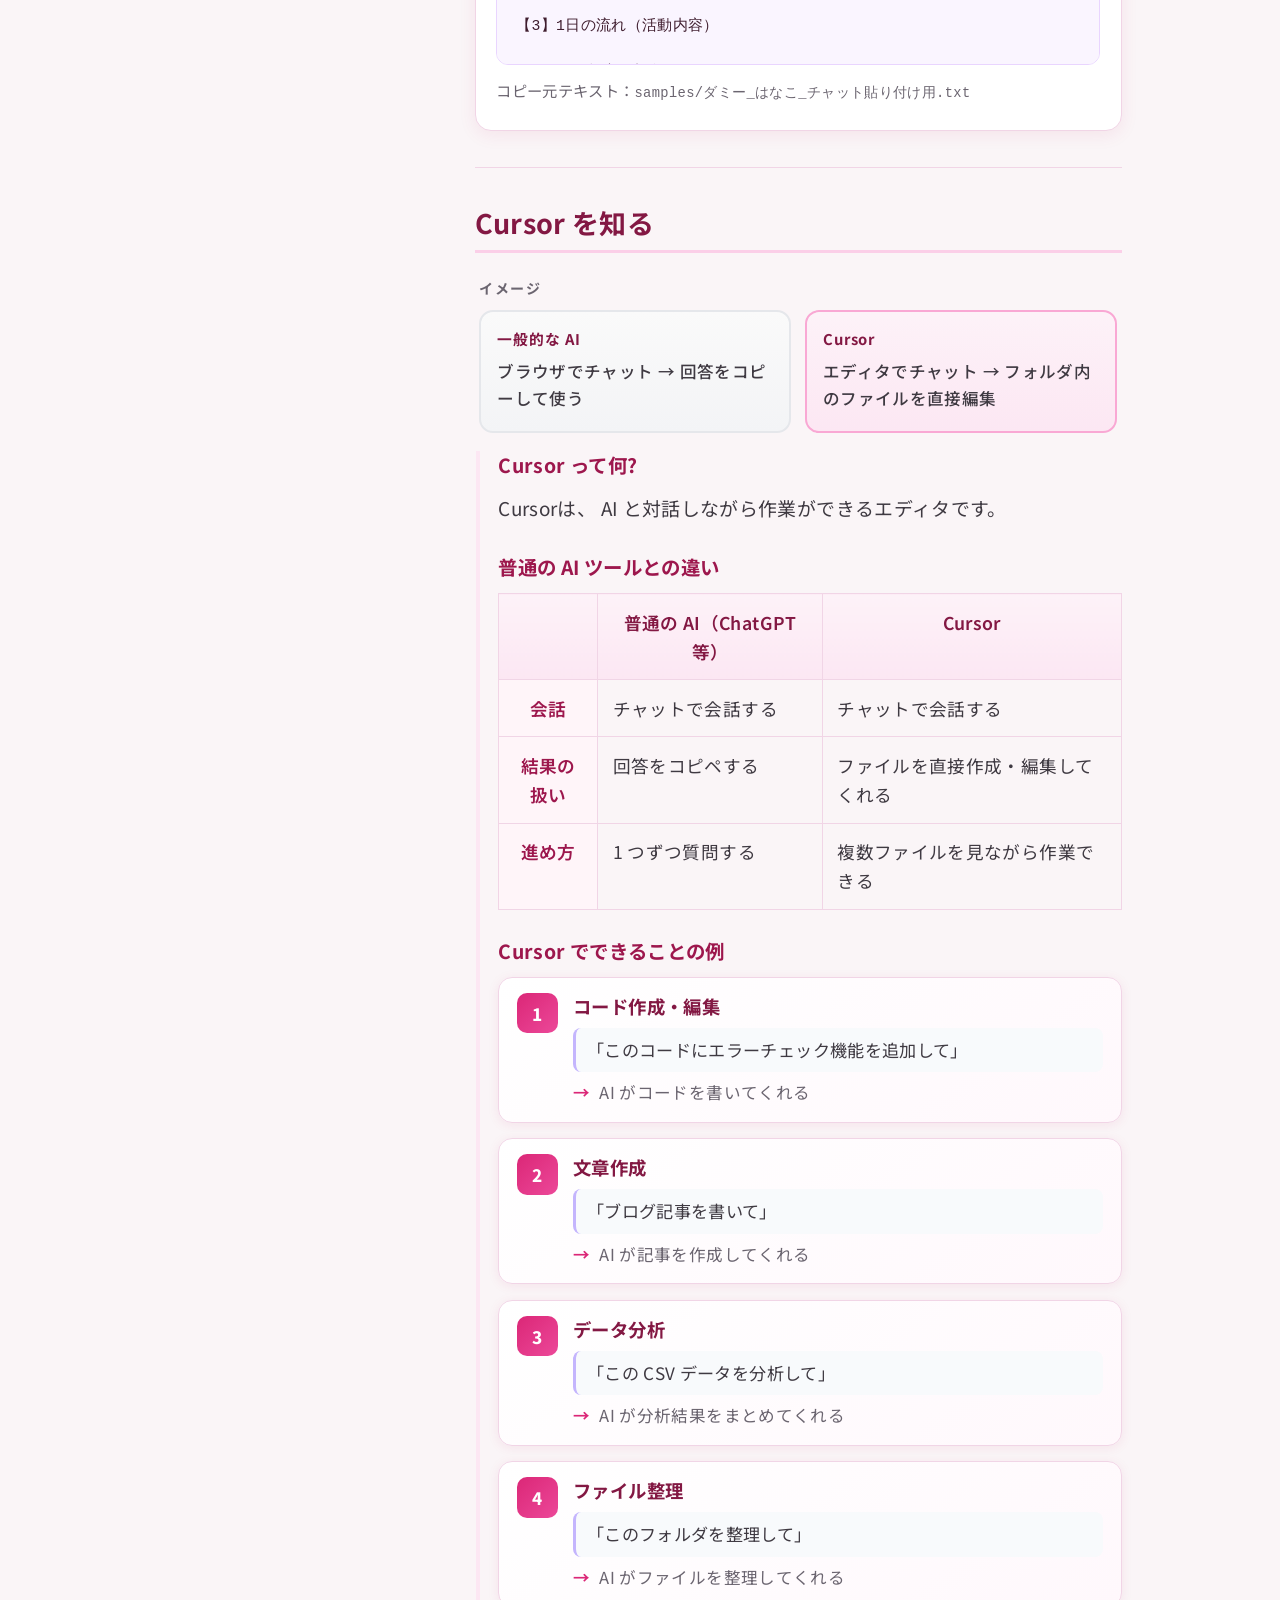
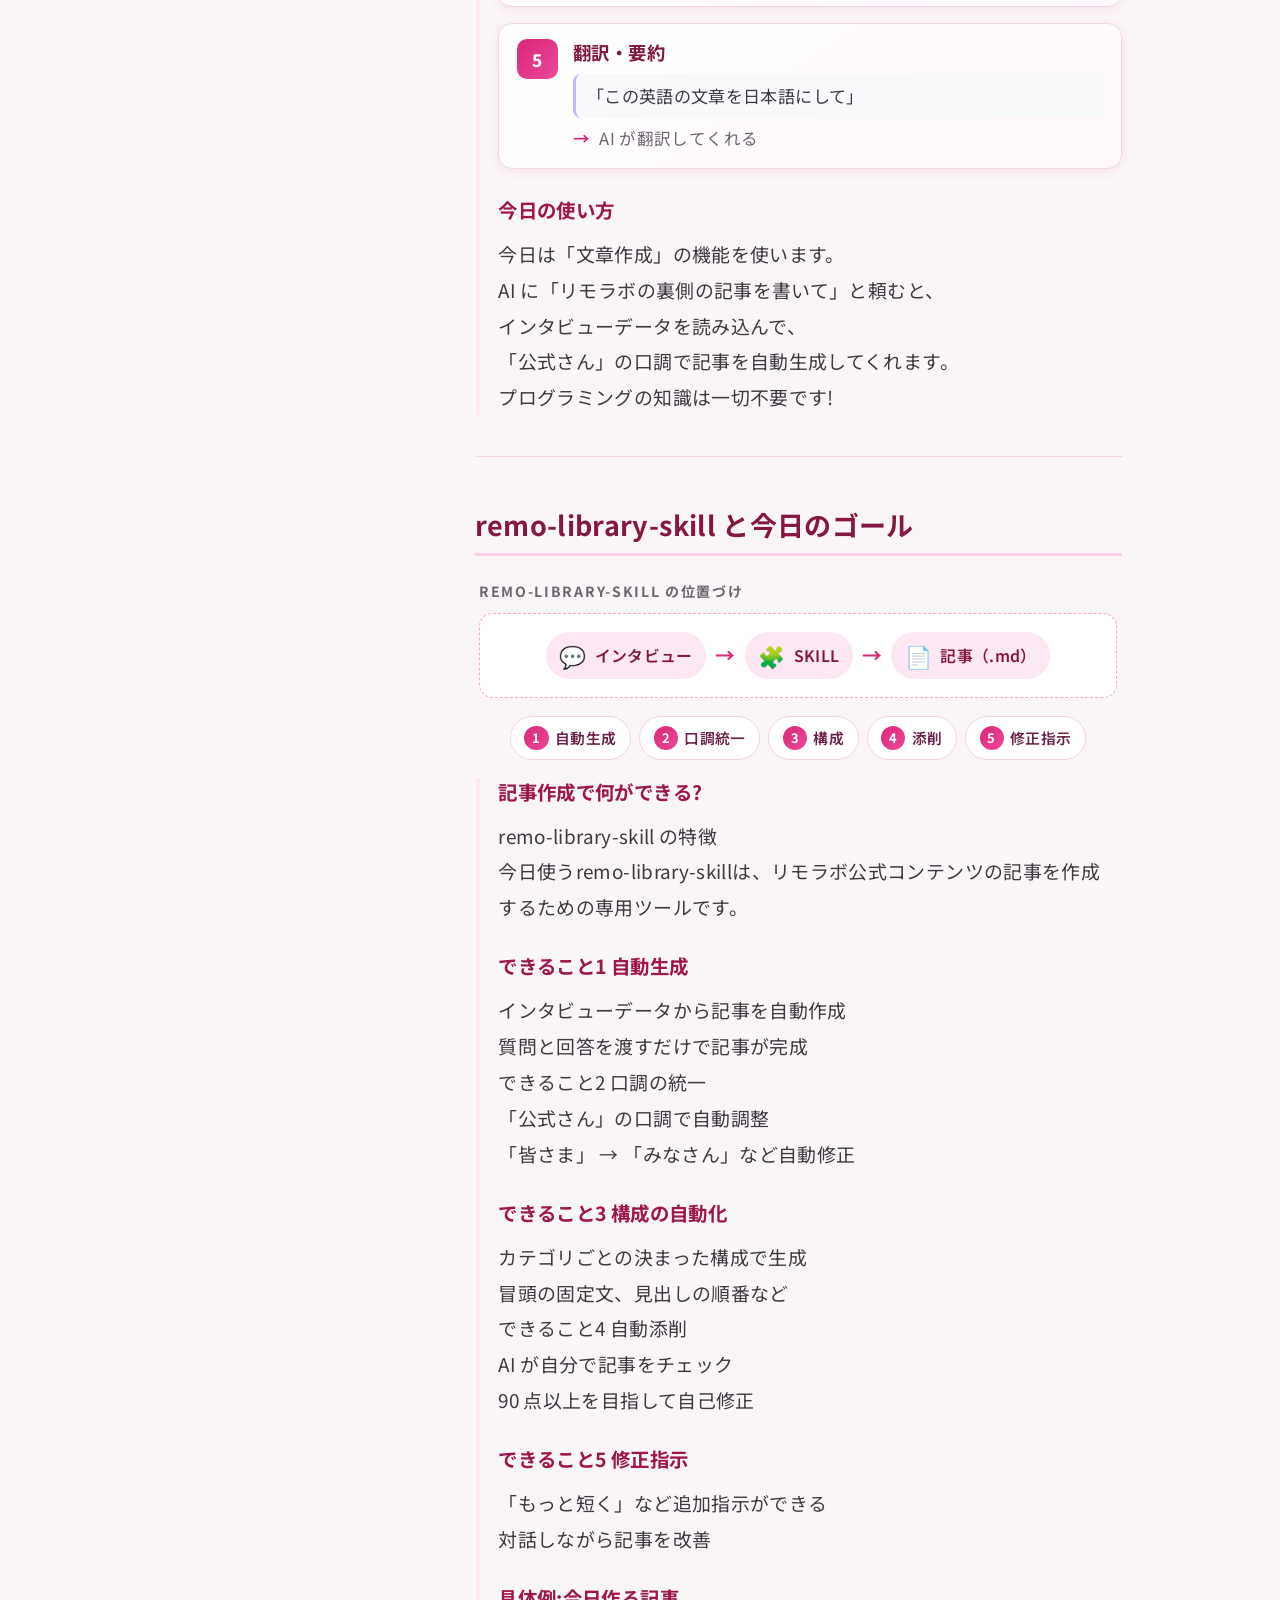
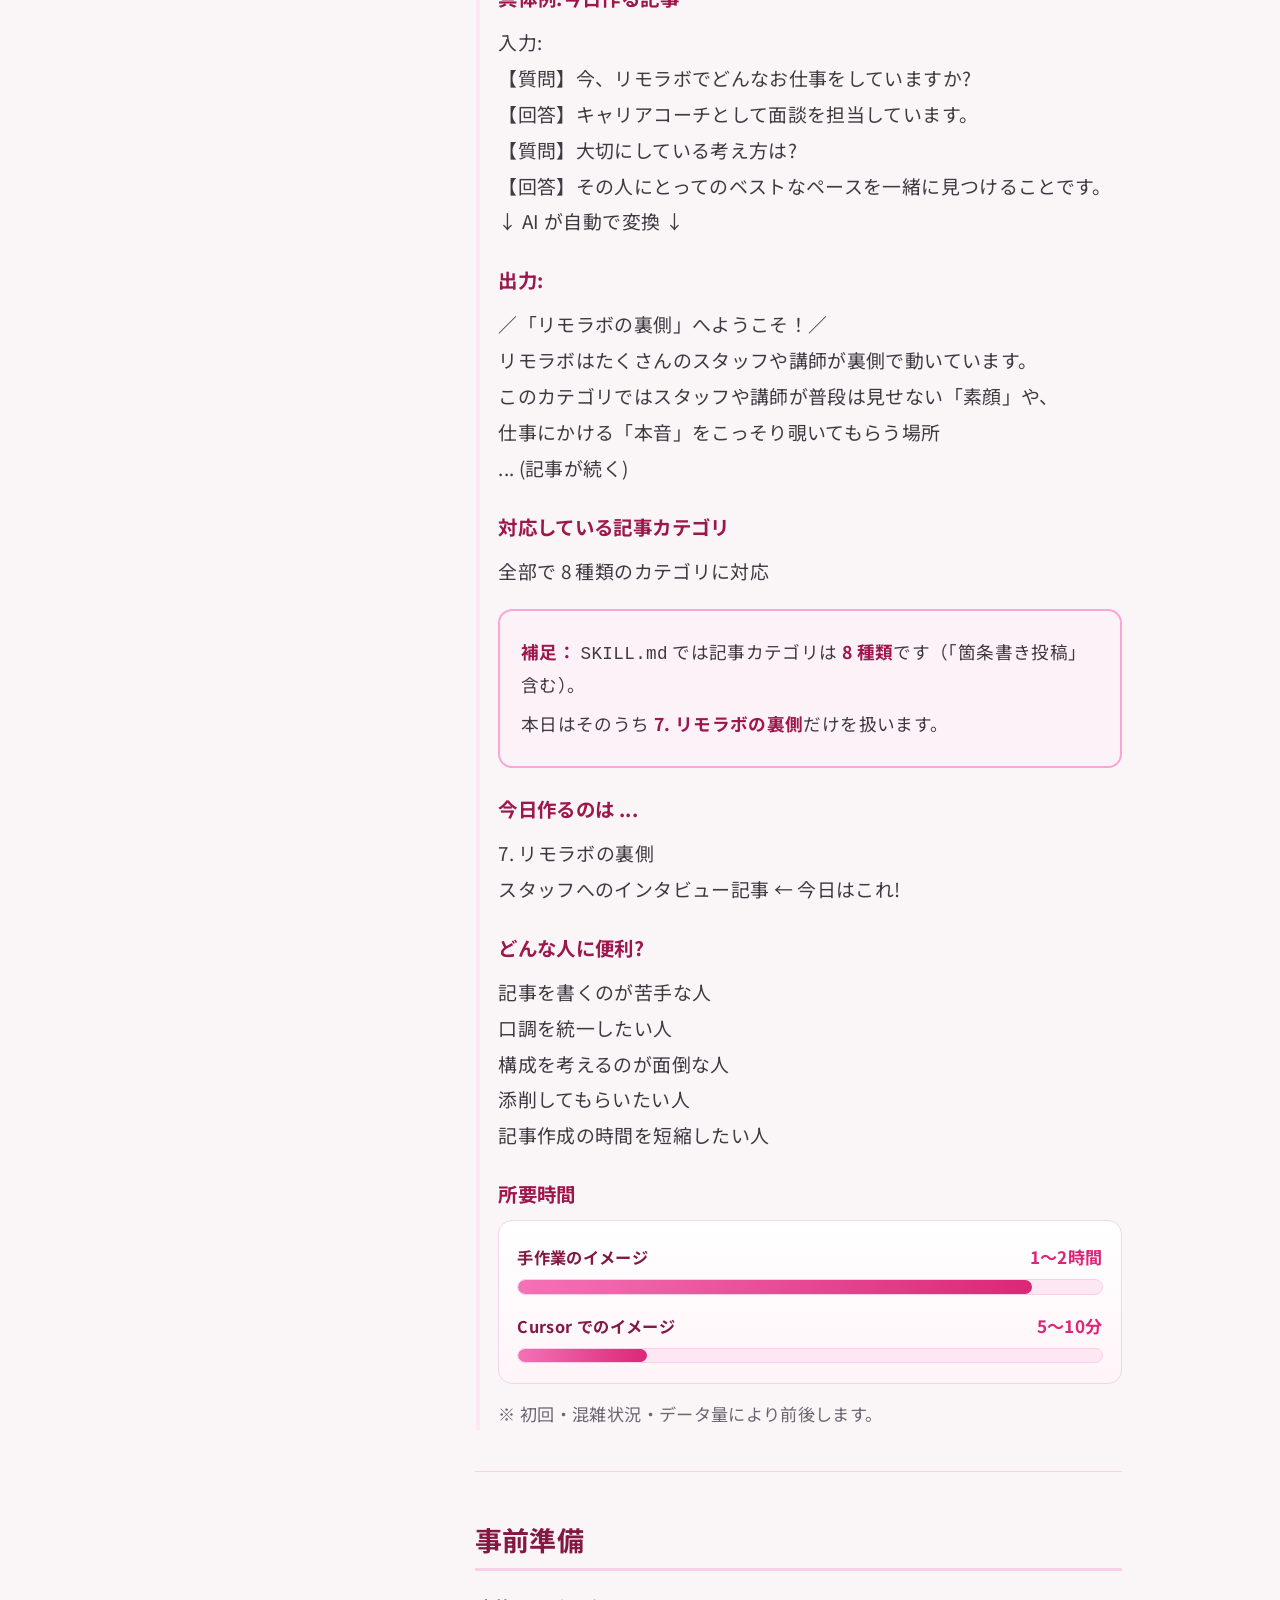
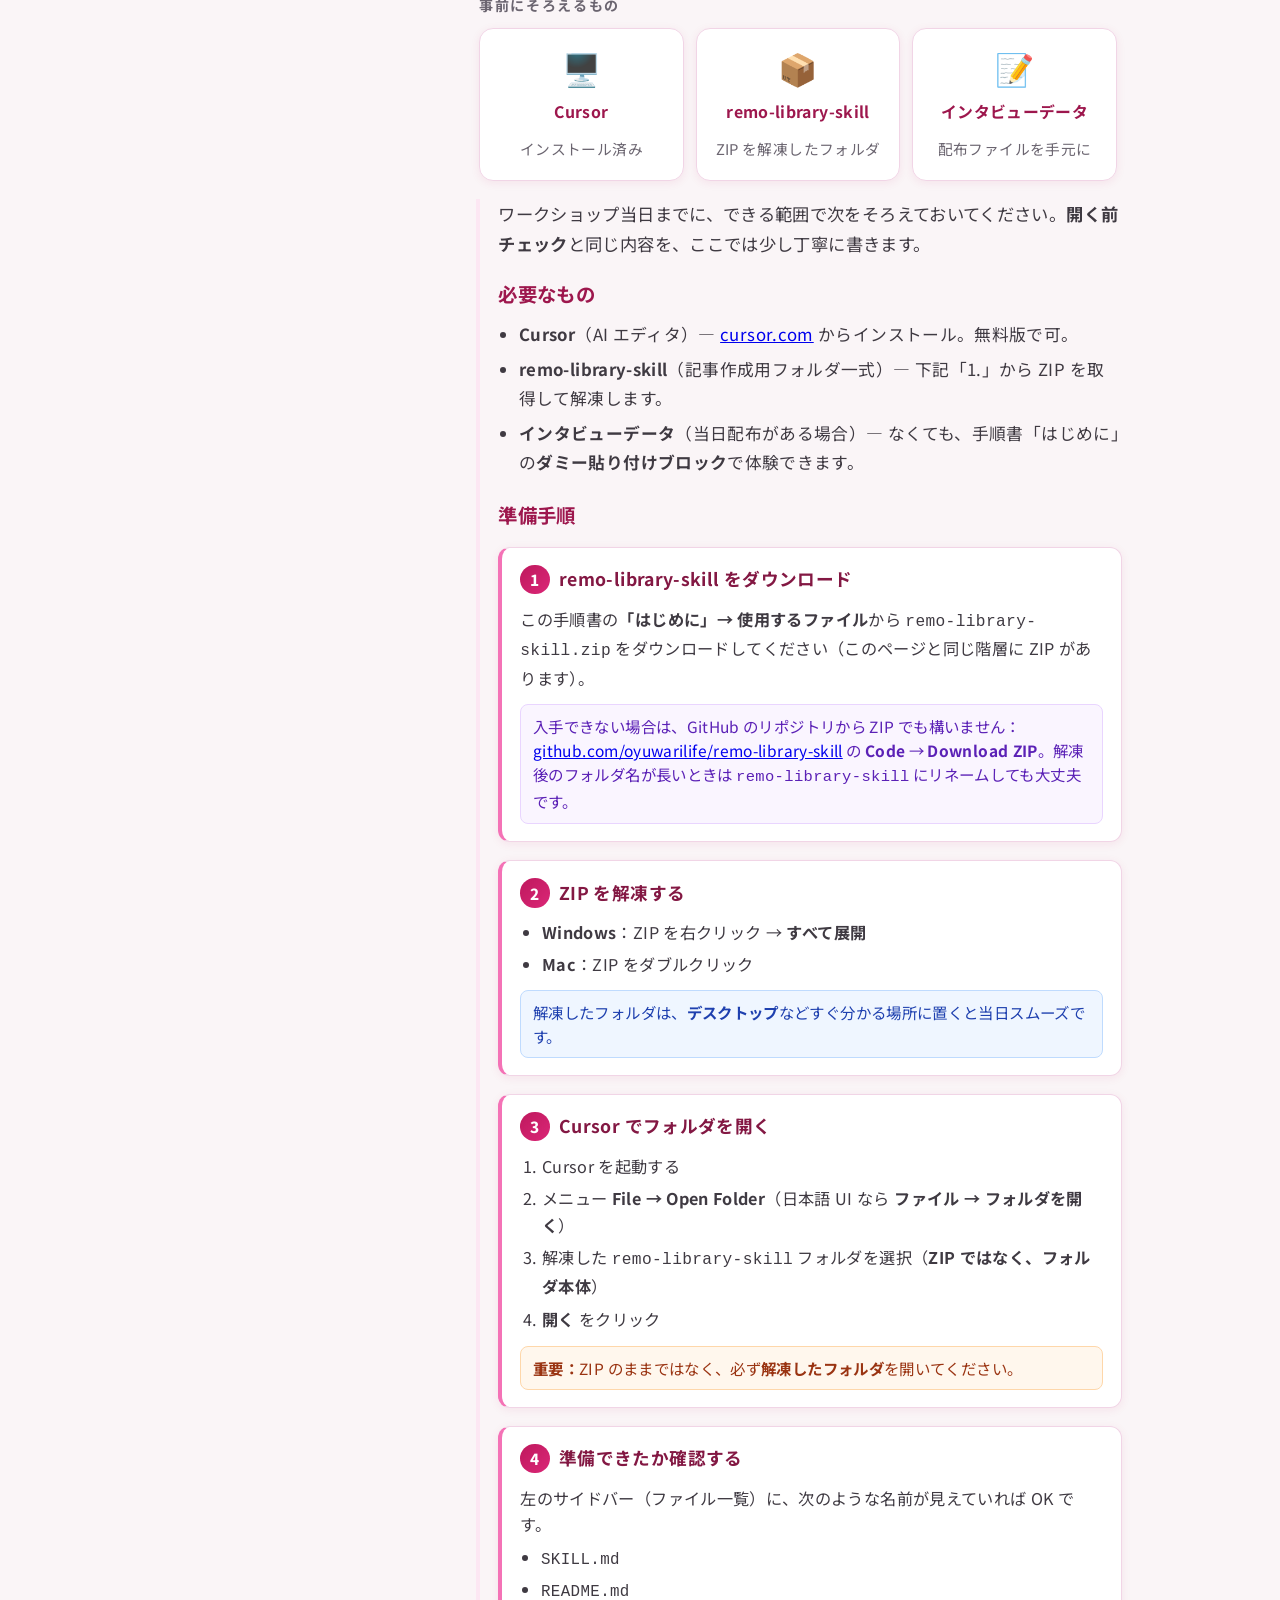
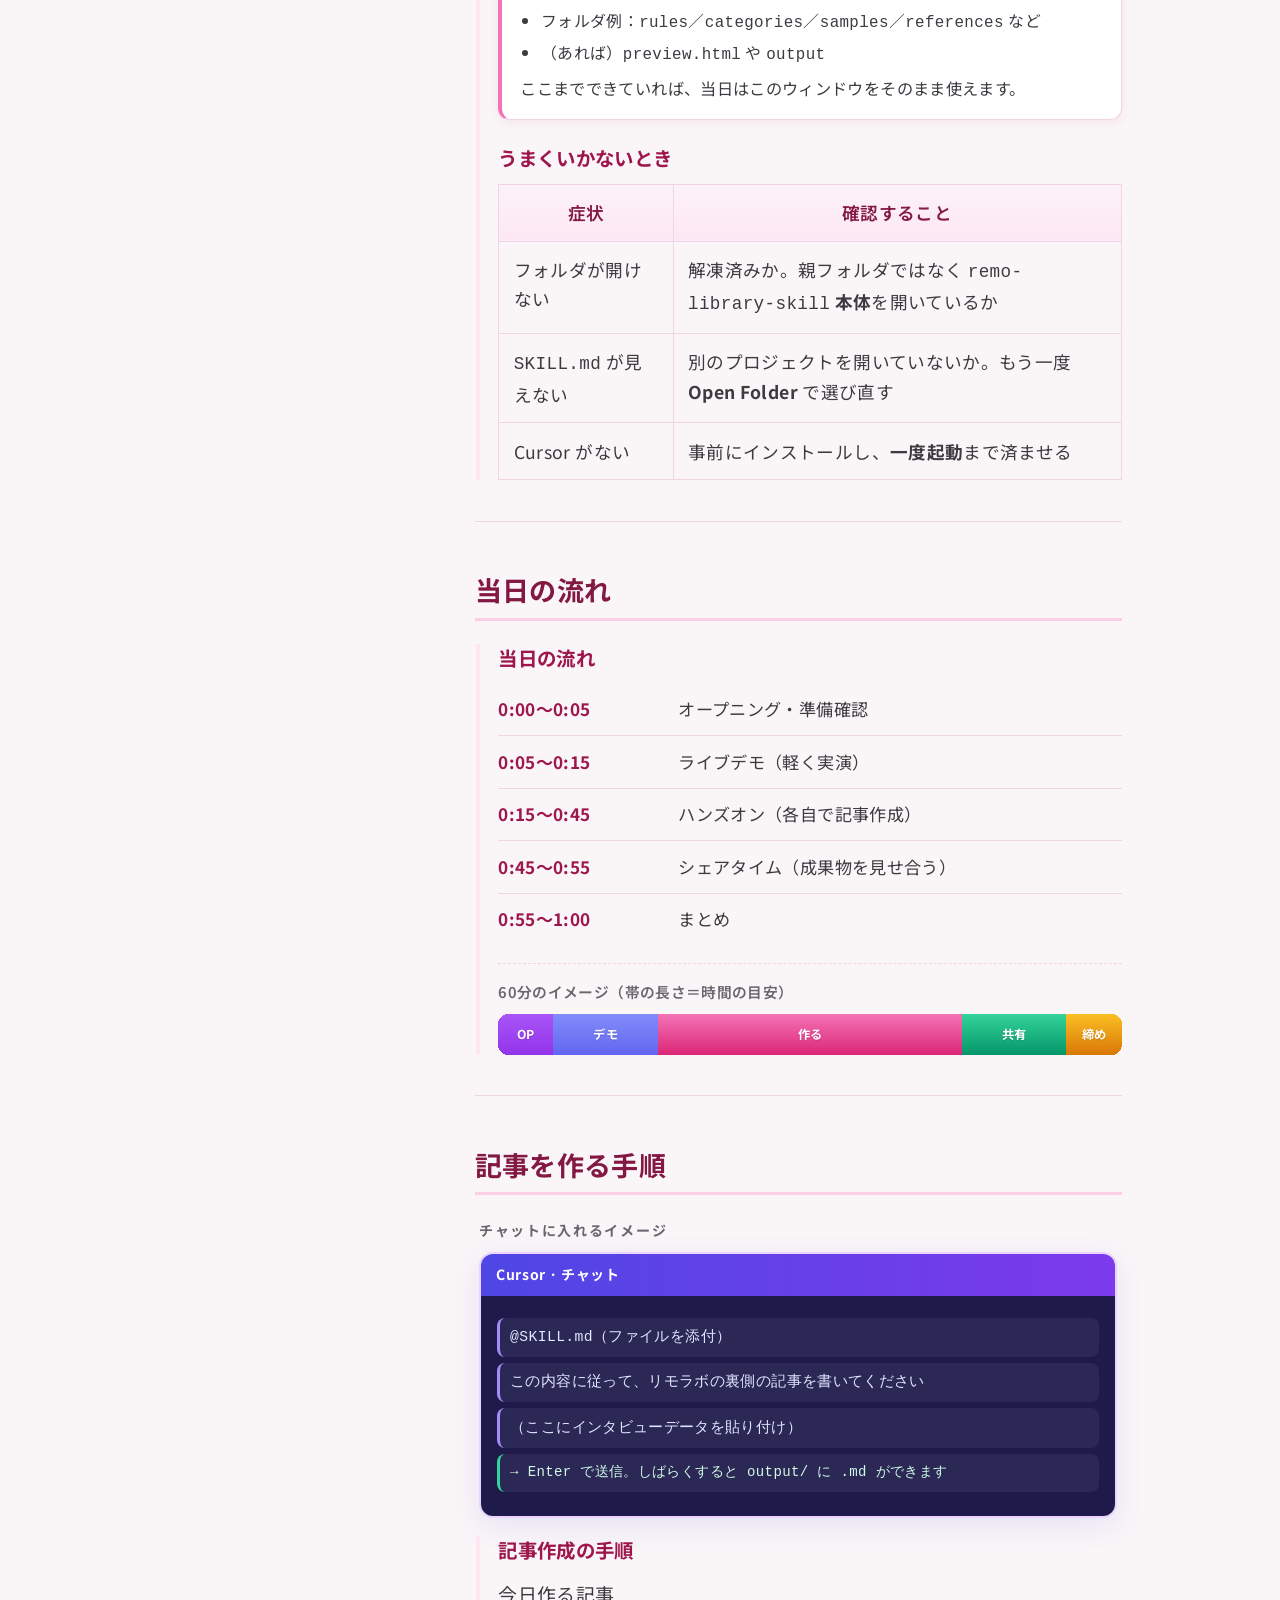
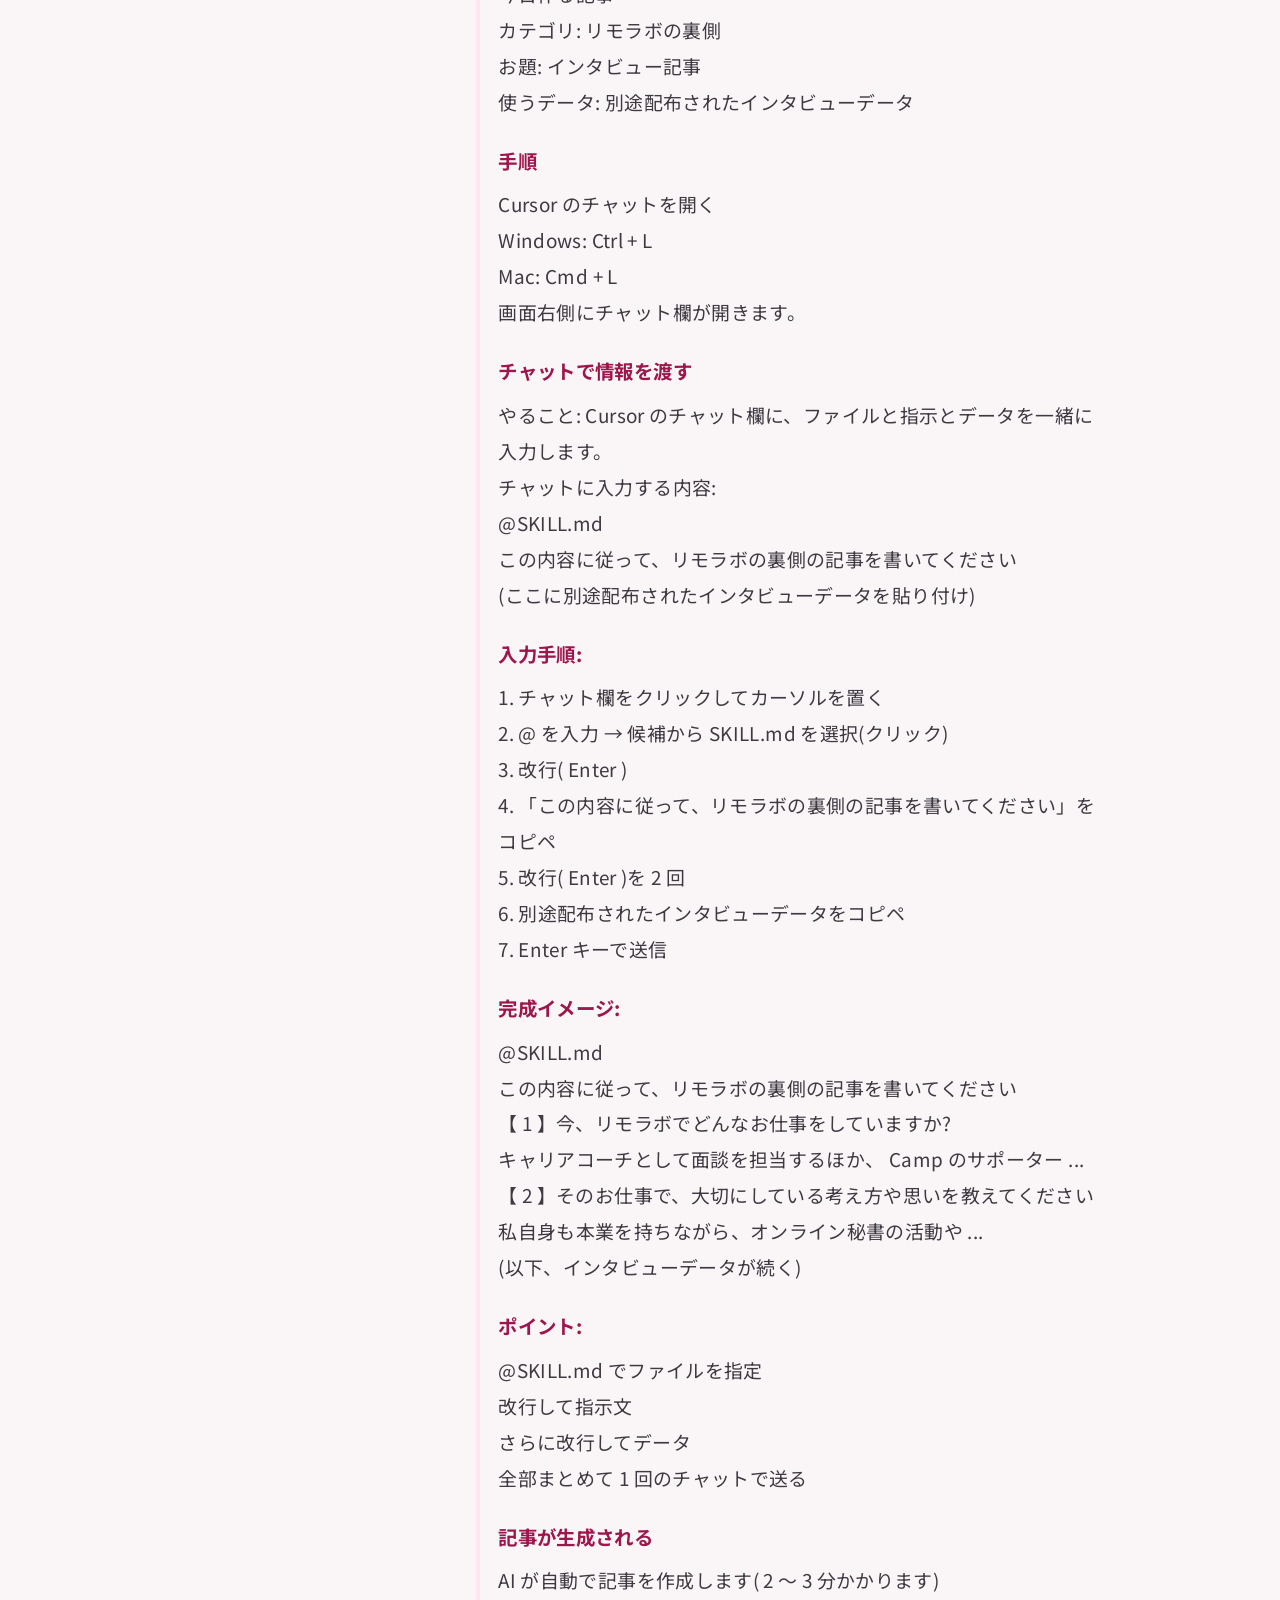
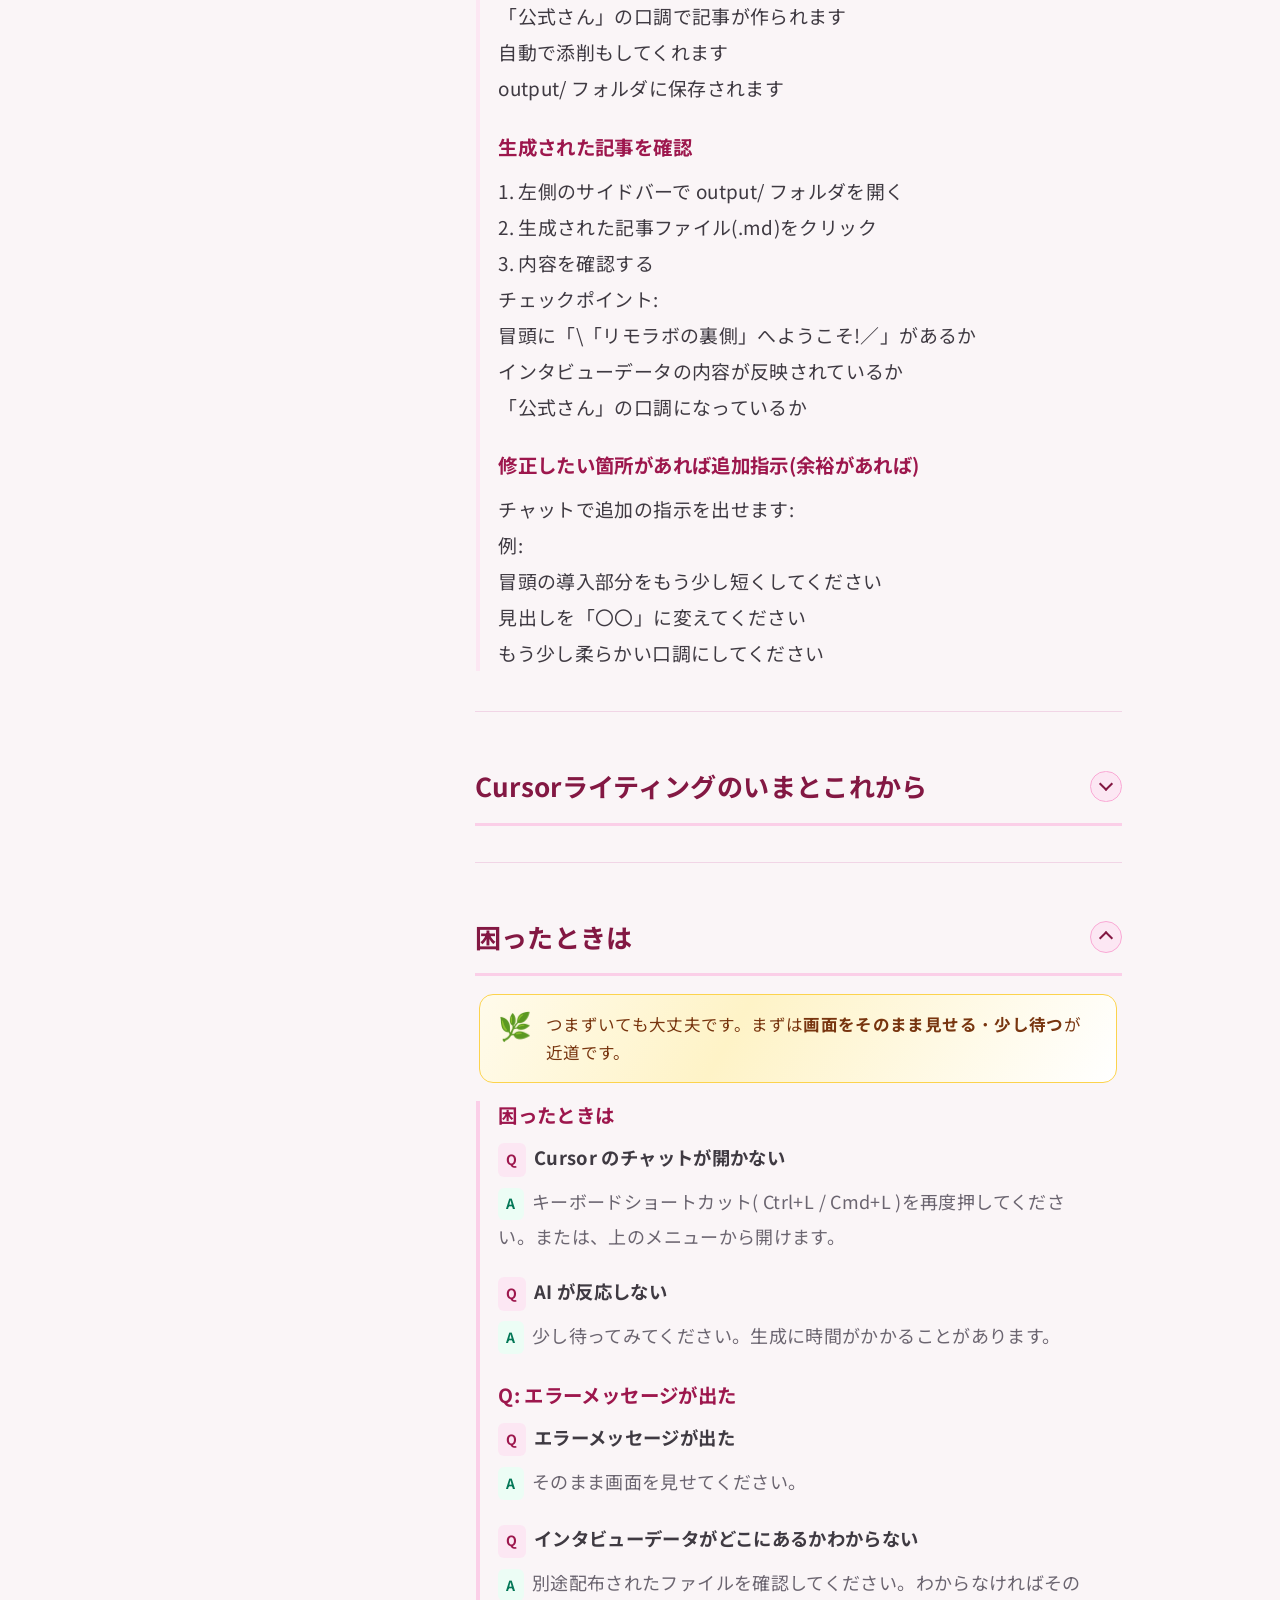
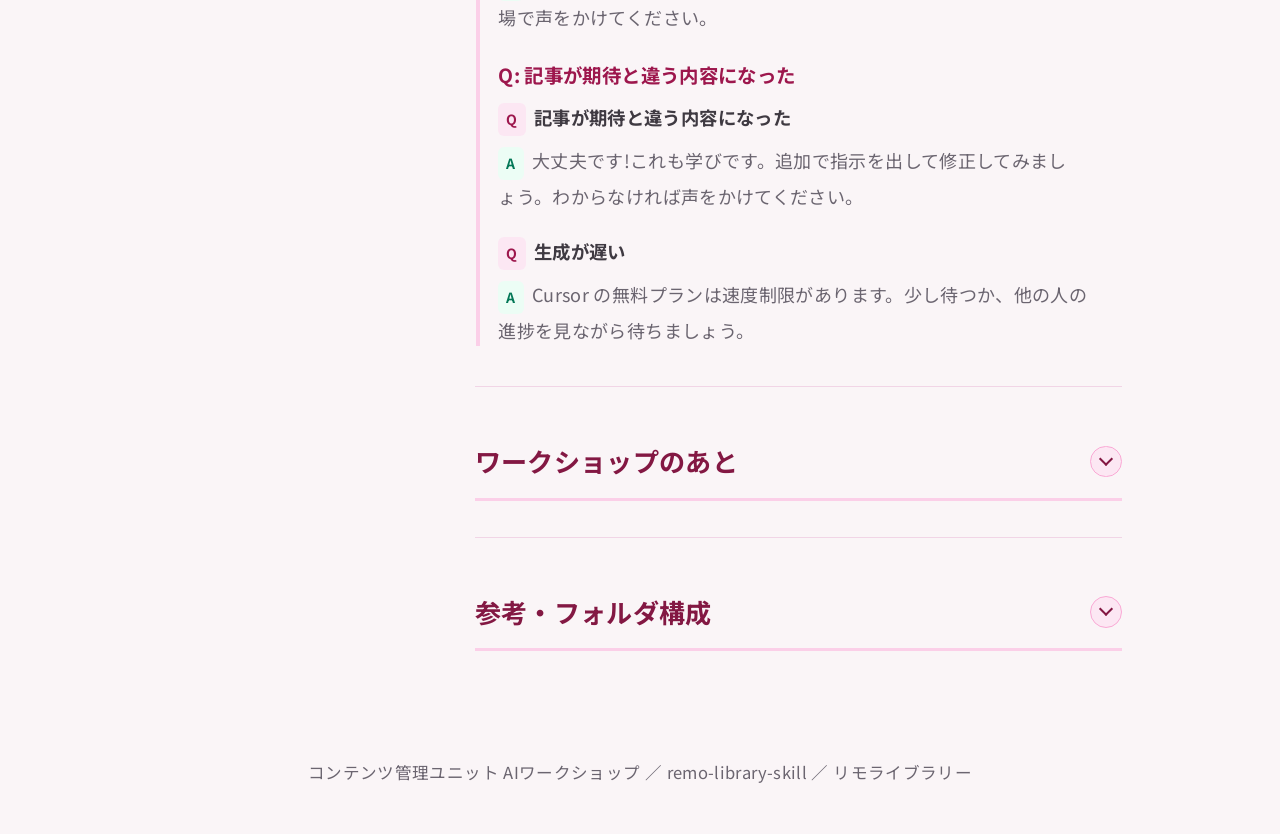
==== commit e0002063: "Rename first section to はじめに; intro TOC to 概要と講習用サンプル Made-with: Cursor" ====
--- a/ワークショップ手順書_v2.html
+++ b/ワークショップ手順書_v2.html
@@ -24,8 +24,8 @@
     <nav class="doc-toc" id="toc" aria-label="目次">
       <h2 class="toc-title">目次</h2>
       <ol class="toc-list">
-      <li><a href="#at-a-glance">今日ひと目で</a></li>
-      <li><a href="#intro">はじめに</a></li>
+      <li><a href="#at-a-glance">はじめに</a></li>
+      <li><a href="#intro">概要と講習用サンプル</a></li>
       <li><a href="#cursor">Cursor を知る</a></li>
       <li><a href="#skill">remo-library-skill と今日のゴール</a></li>
       <li><a href="#prep">事前準備</a></li>
@@ -41,7 +41,7 @@
 
     <article class="doc-article" id="top">
   <section class="workshop-at-a-glance" id="at-a-glance" aria-labelledby="aag-title">
-    <h2 id="aag-title" class="workshop-at-a-glance-title">今日ひと目で</h2>
+    <h2 id="aag-title" class="workshop-at-a-glance-title">はじめに</h2>
     <div class="workshop-preopen-strip" role="region" aria-labelledby="preopen-title">
       <p class="workshop-preopen-strip-title" id="preopen-title">開く前チェック<br /><span class="workshop-preopen-strip-subline">（ここから先を読む前に）</span></p>
       <ul class="workshop-preopen-steps" role="list" aria-label="3つの確認">
@@ -71,7 +71,7 @@
       </div>
     </div>
   </section>
-  <section class="chapter chapter-intro" id="intro" aria-label="はじめに">
+  <section class="chapter chapter-intro" id="intro" aria-label="概要と講習用サンプル">
     <div class="doc-hero-inner">
       <p class="badge">コンテンツ管理ユニット AIワークショップ</p>
       <h1>リモライブラリー記事を Cursor で作る</h1>
